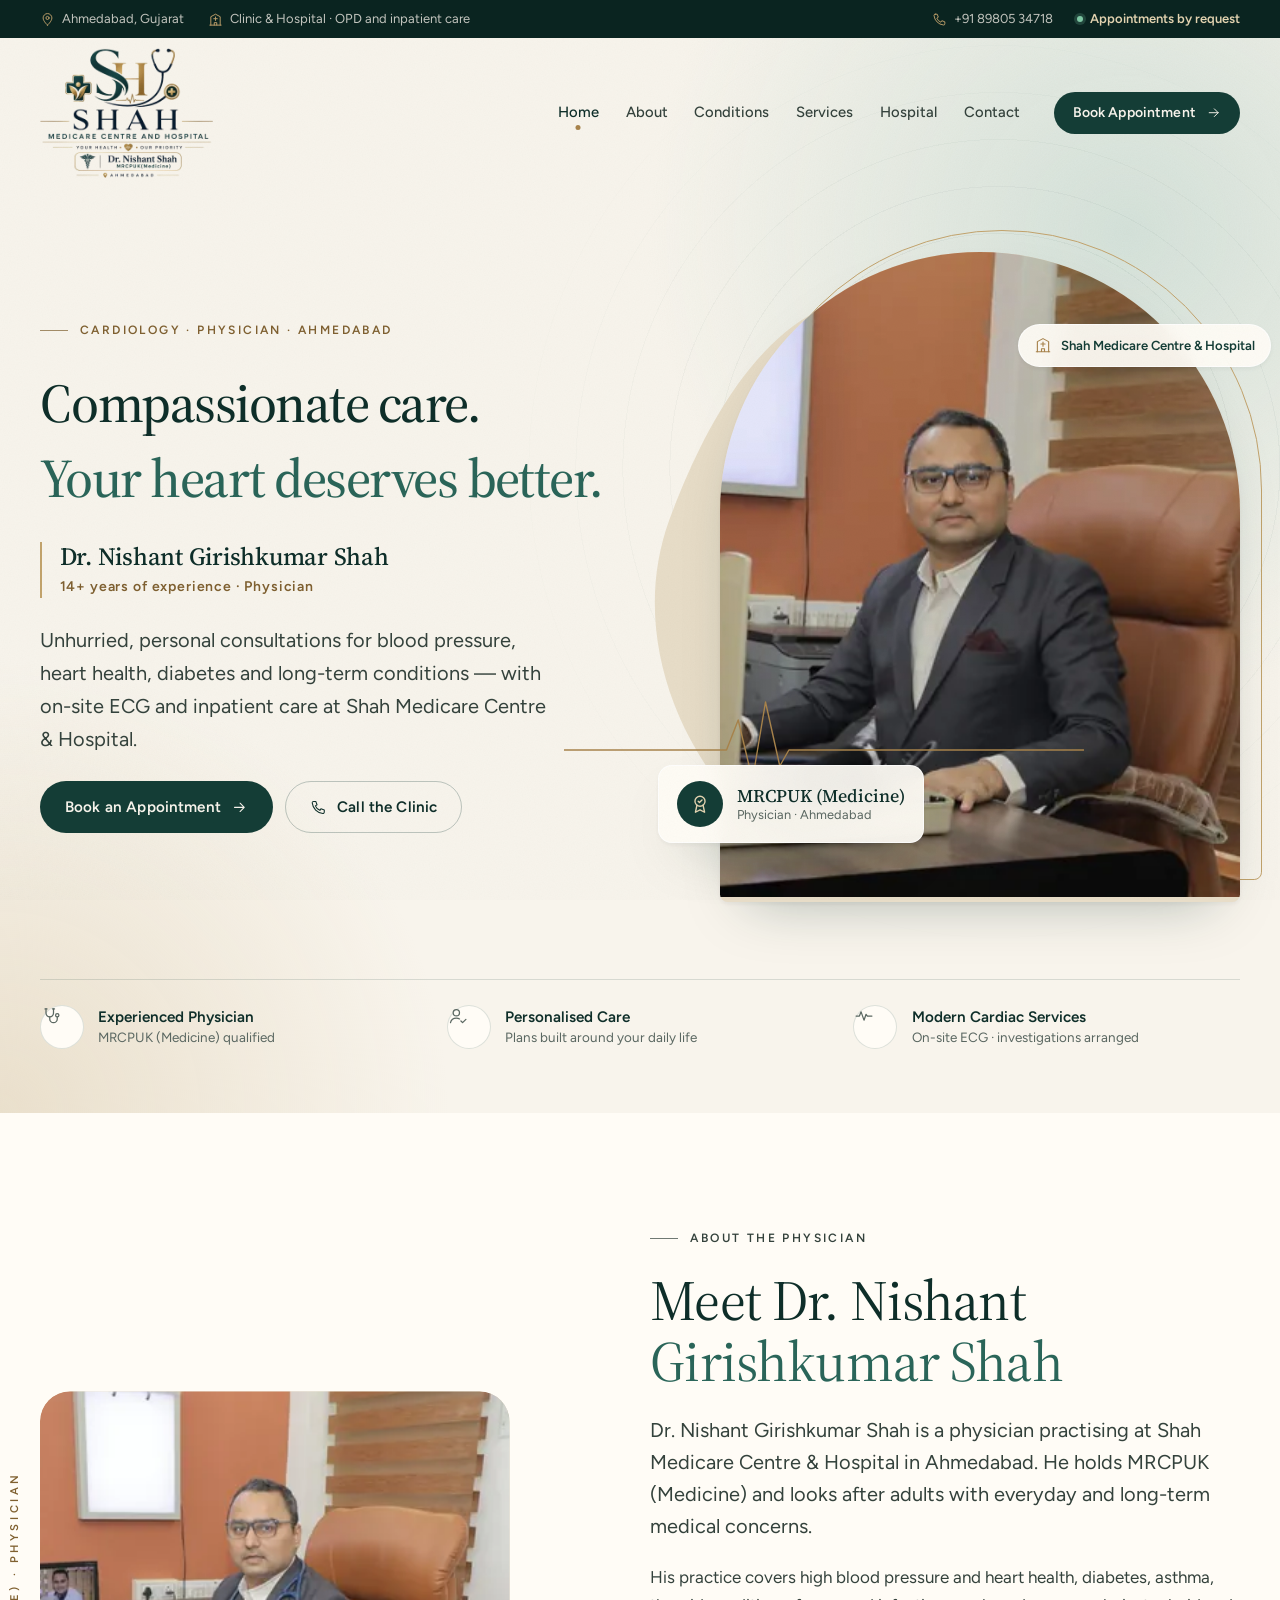
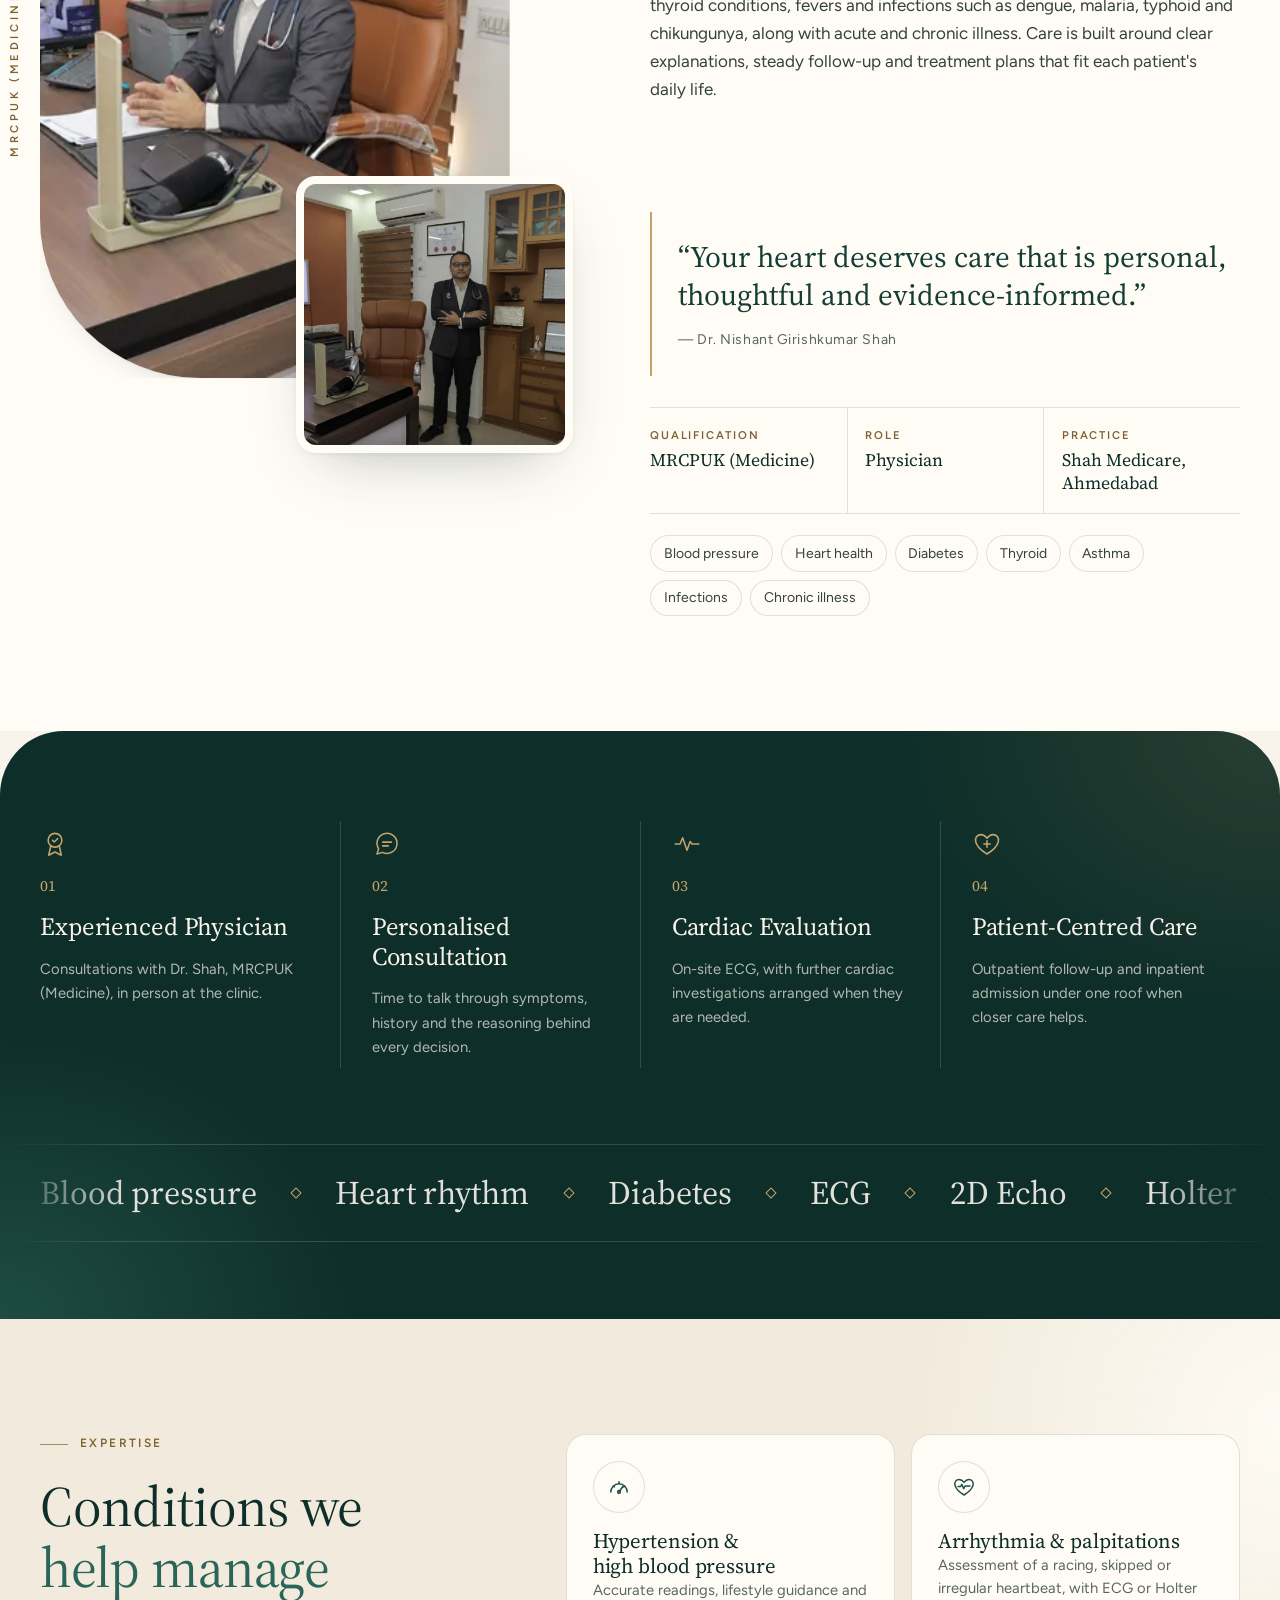
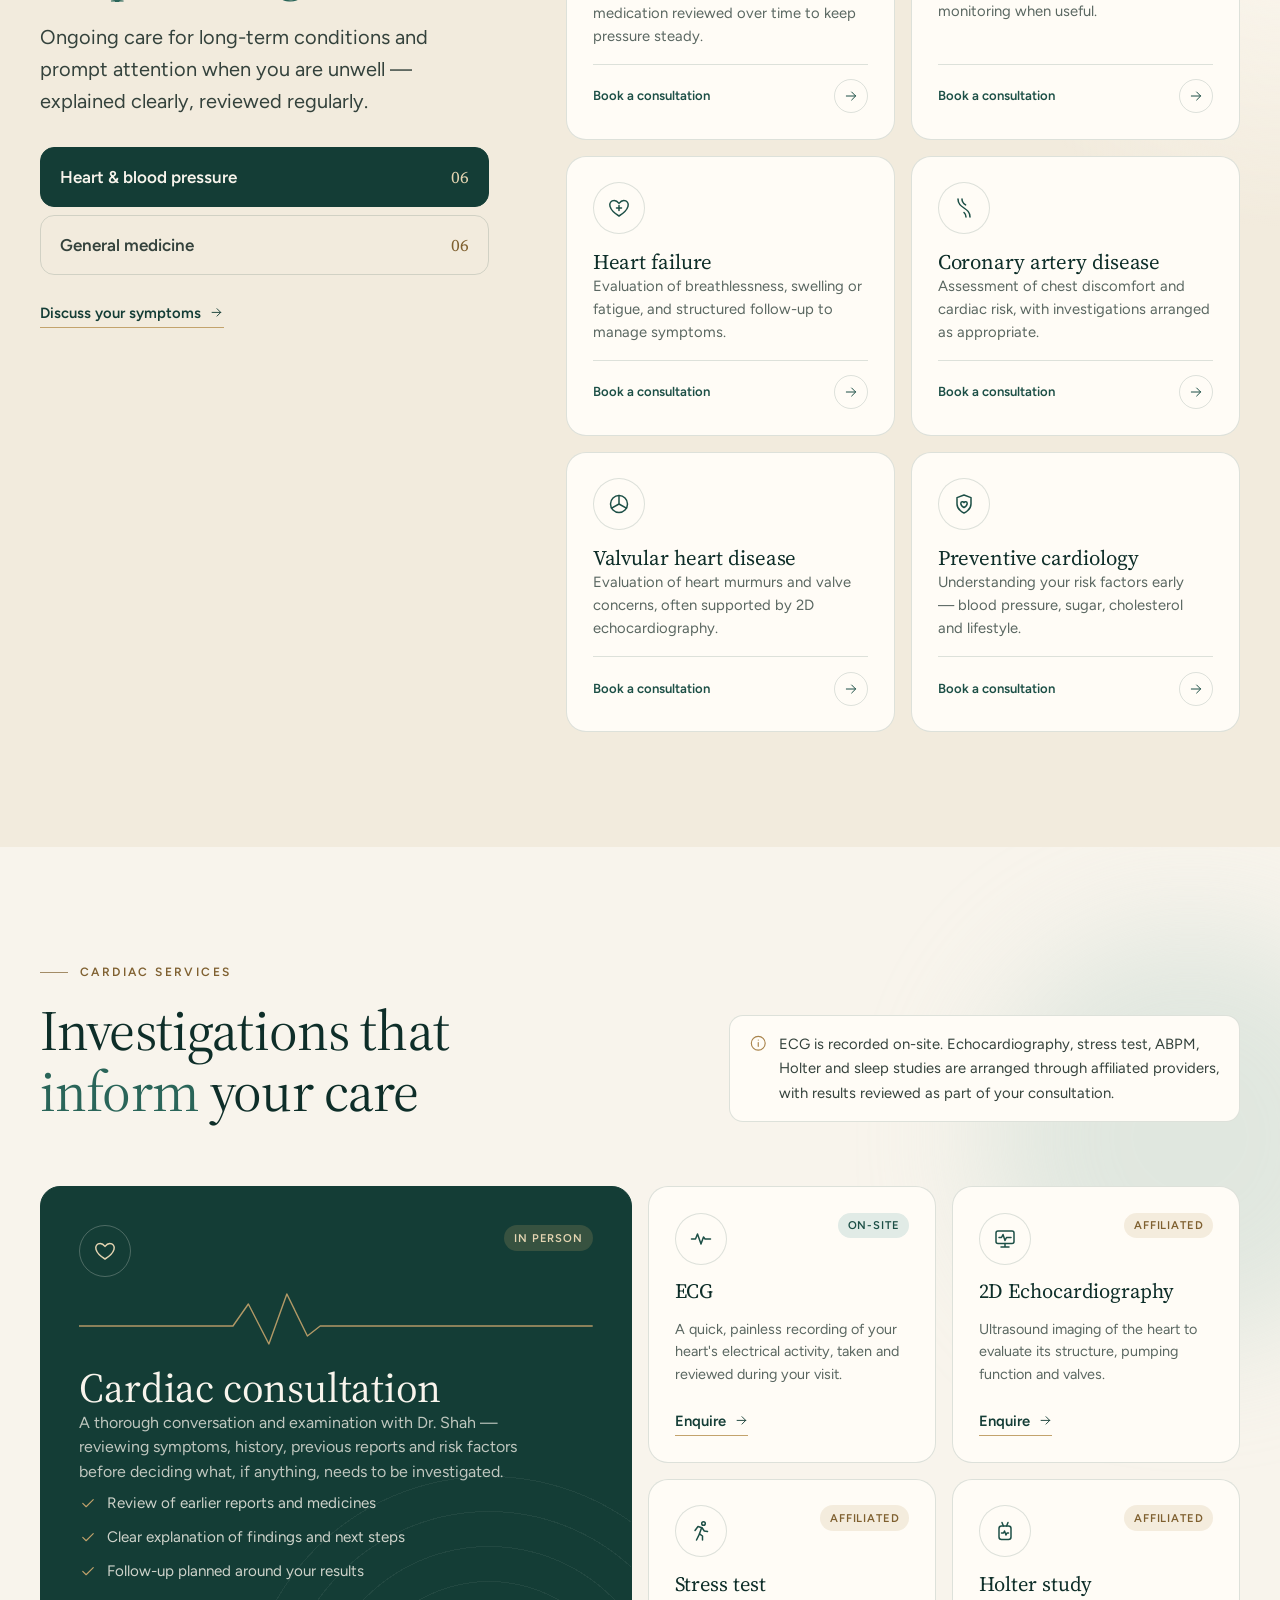
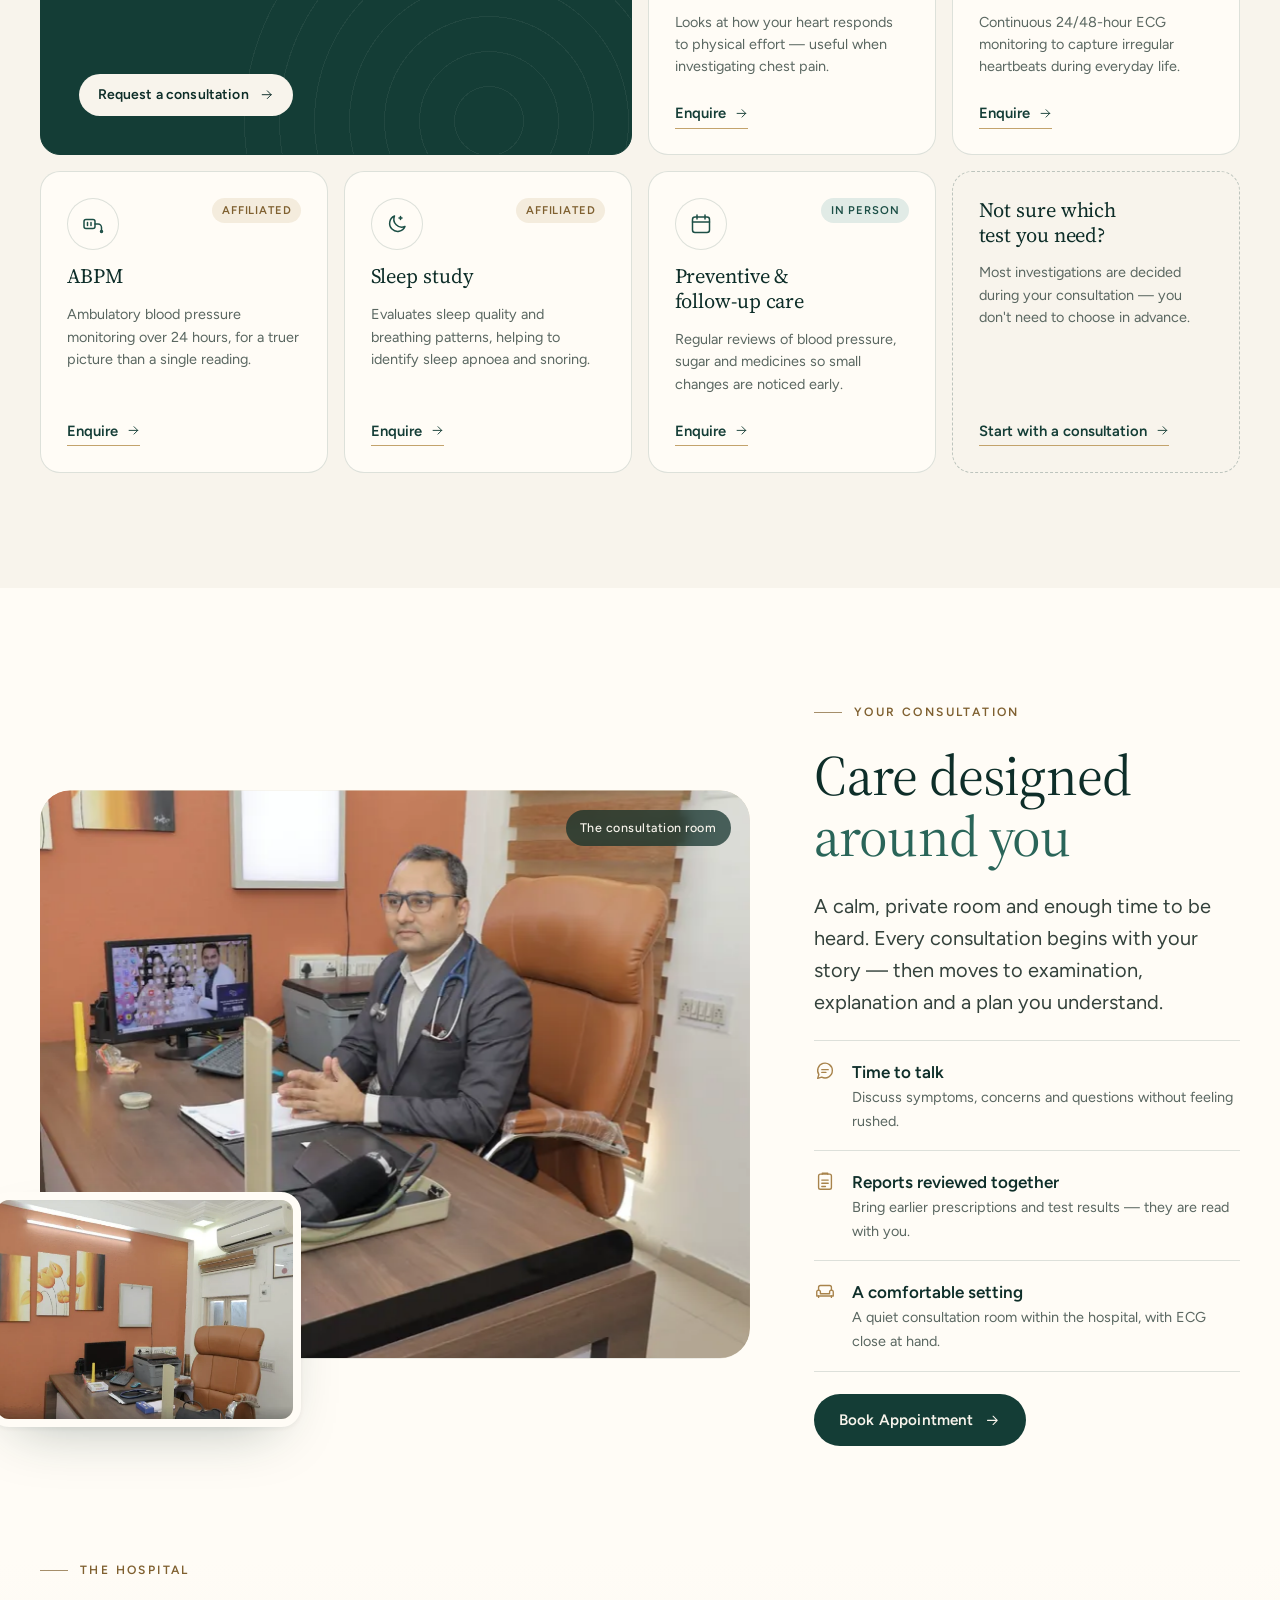
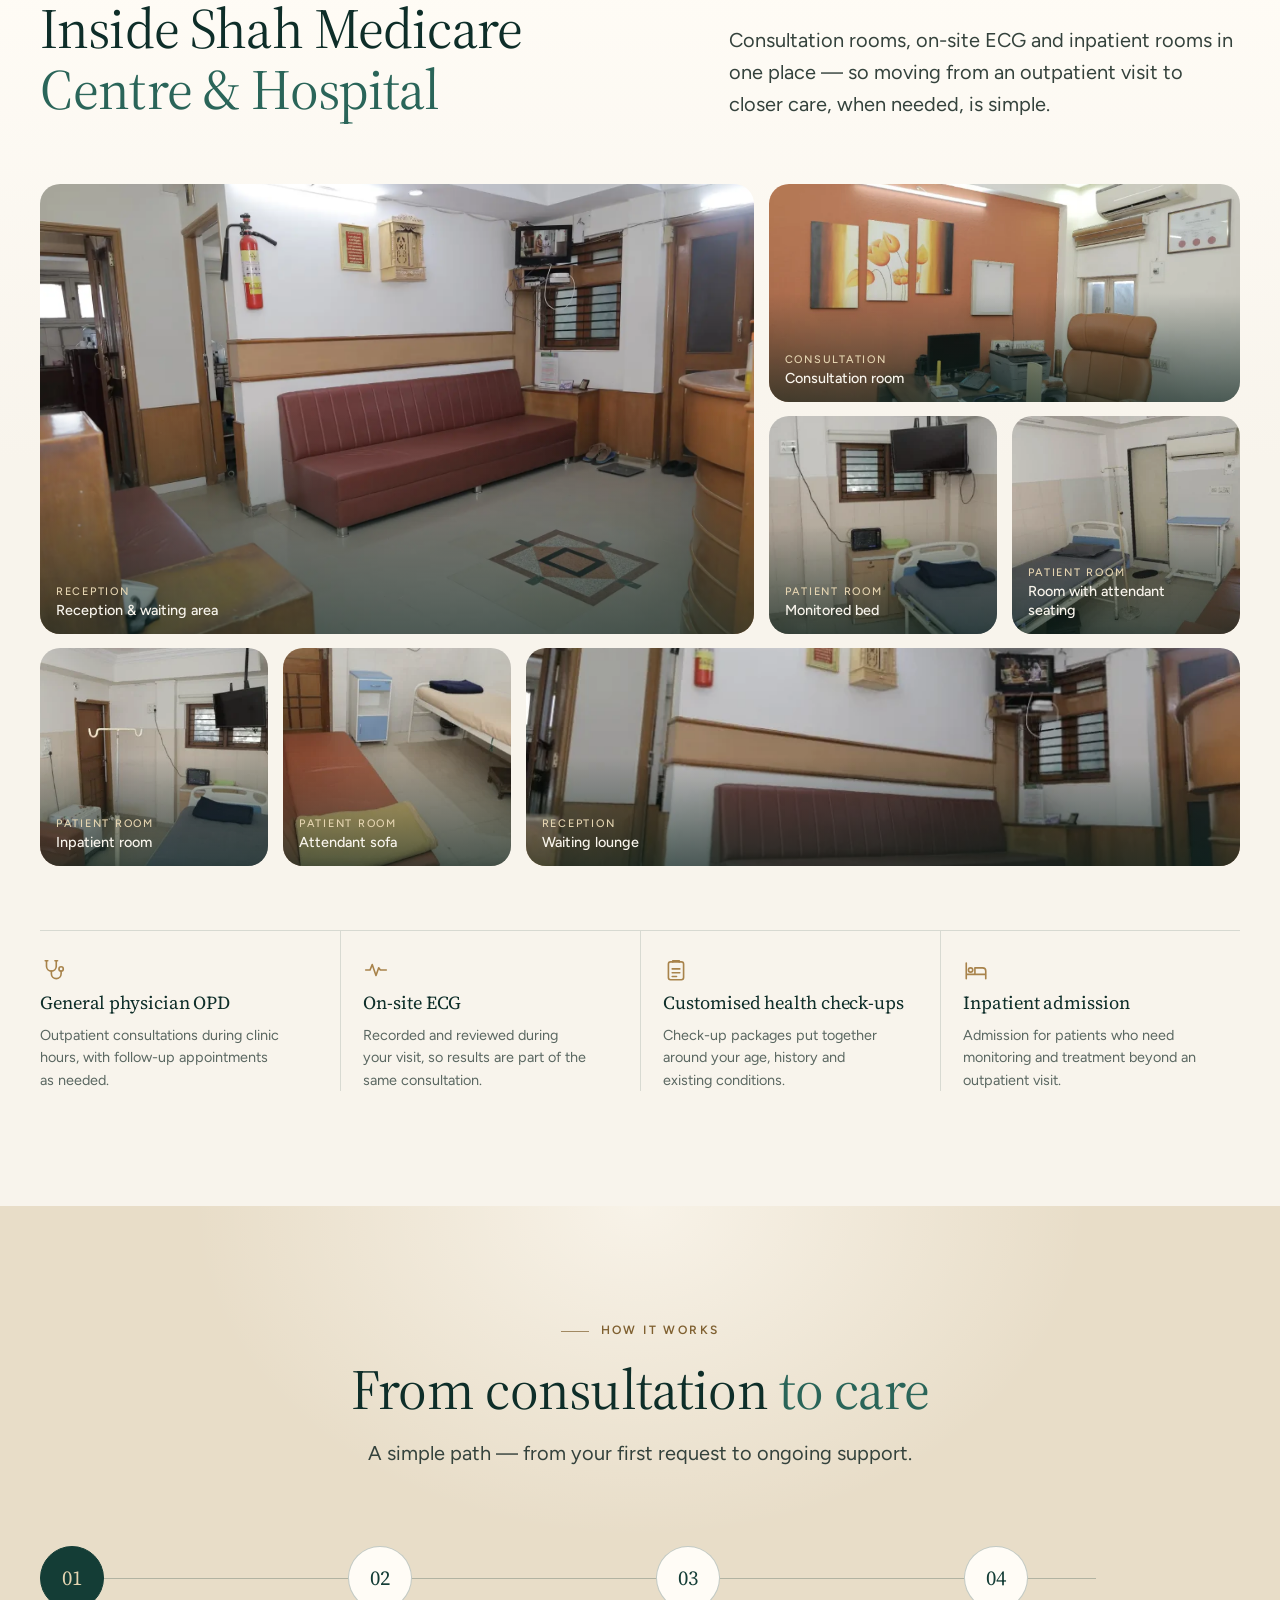
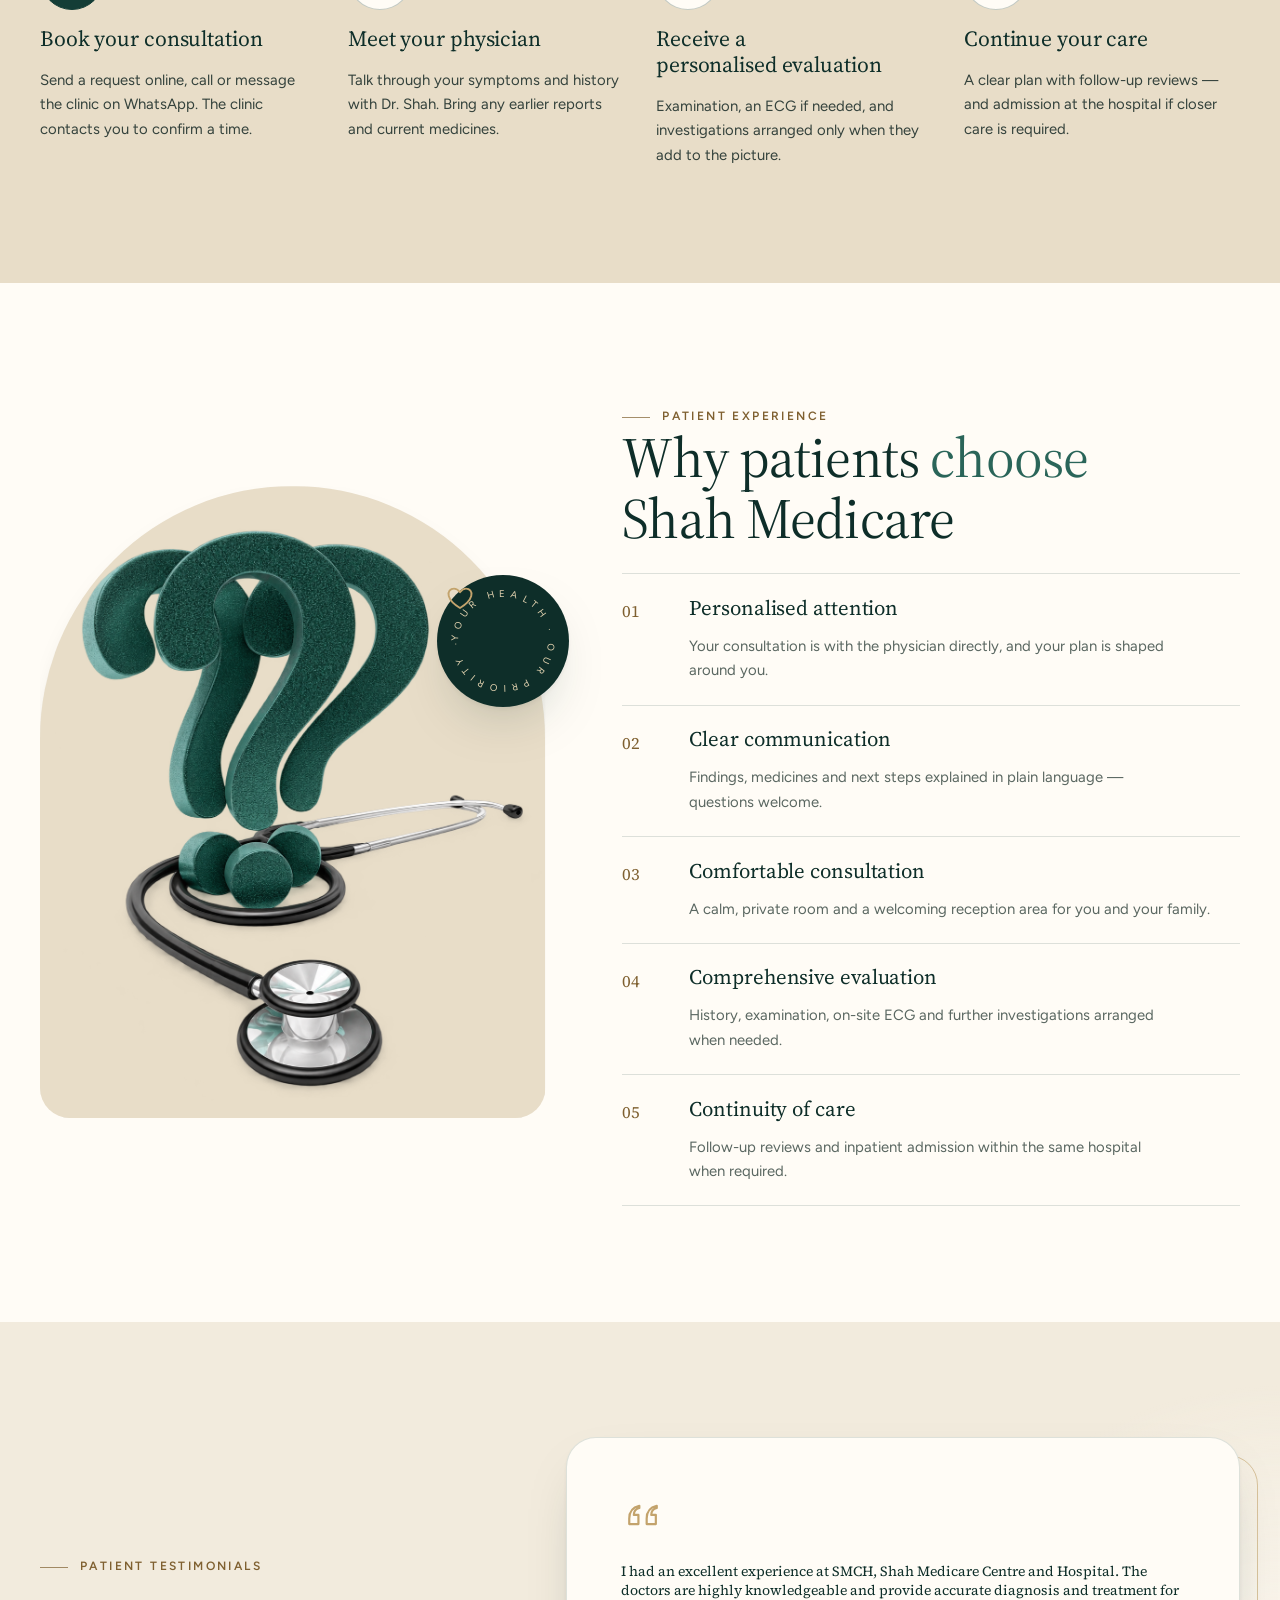
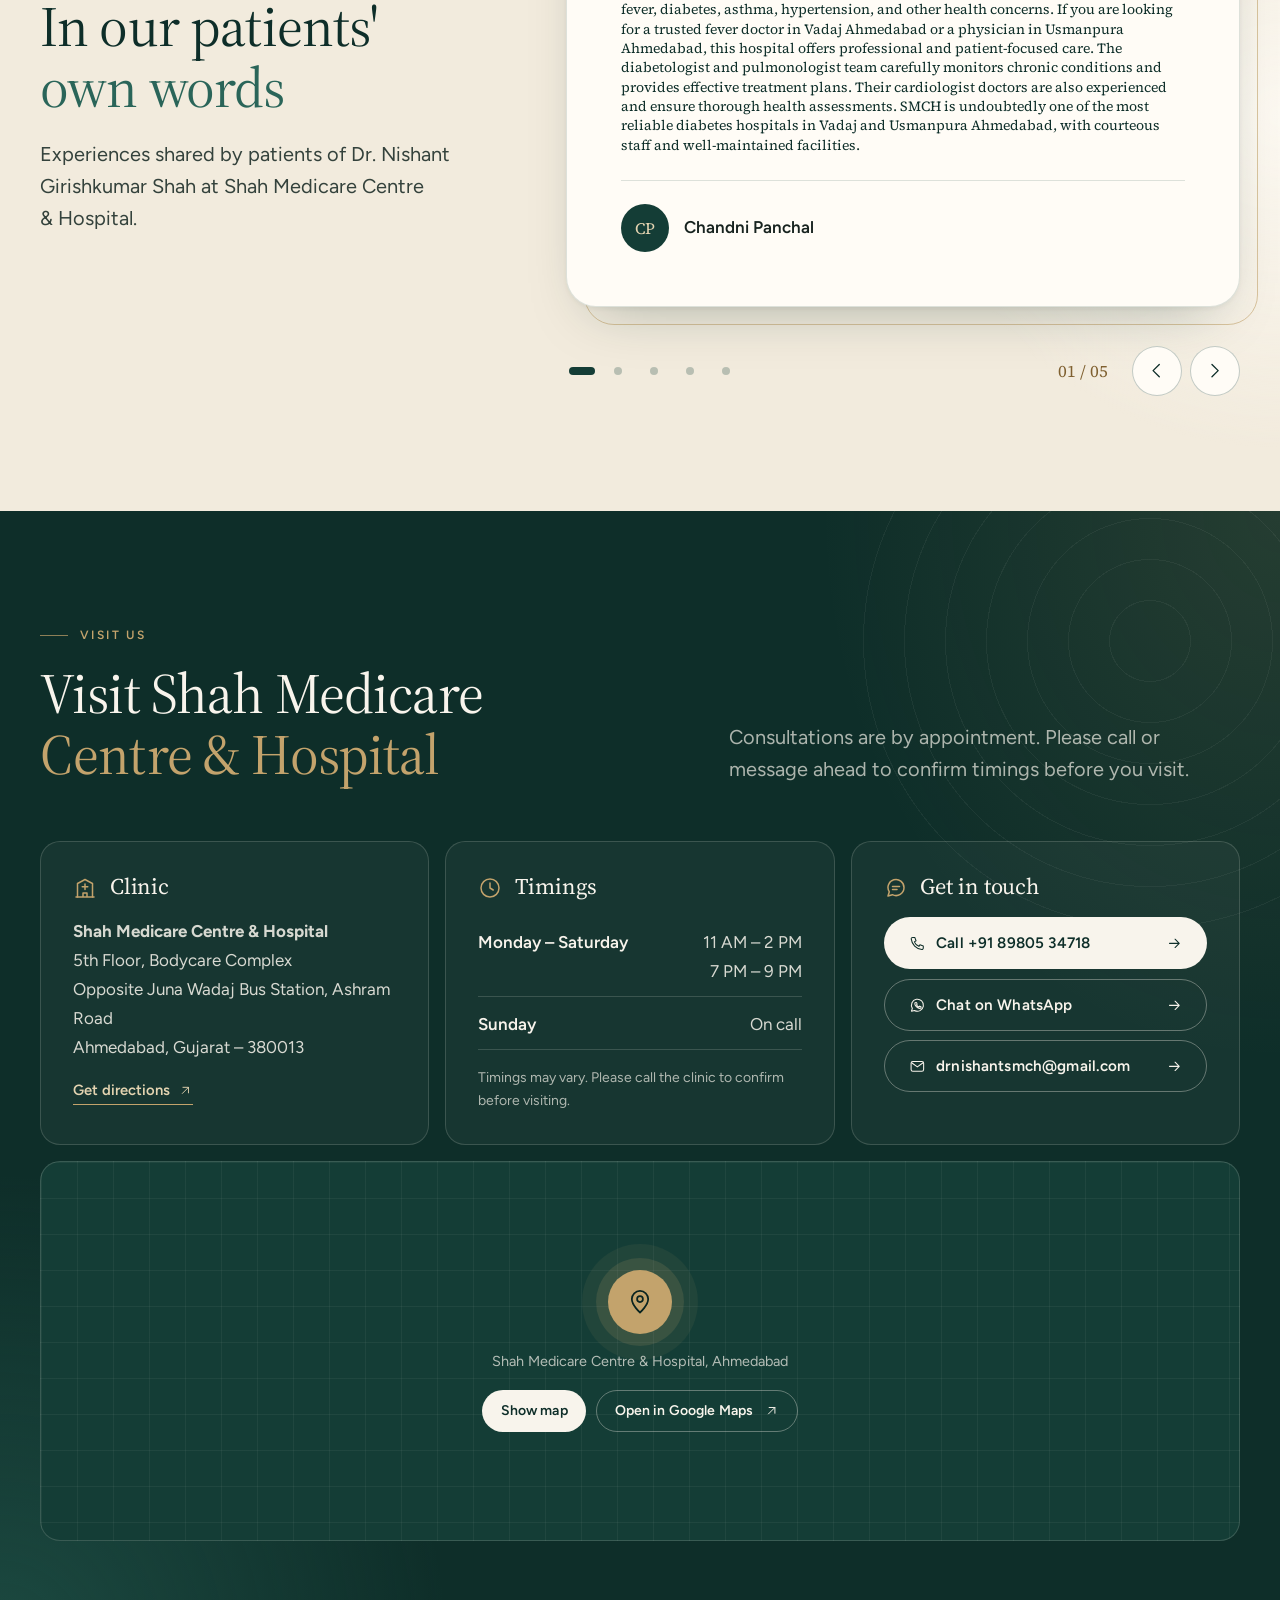
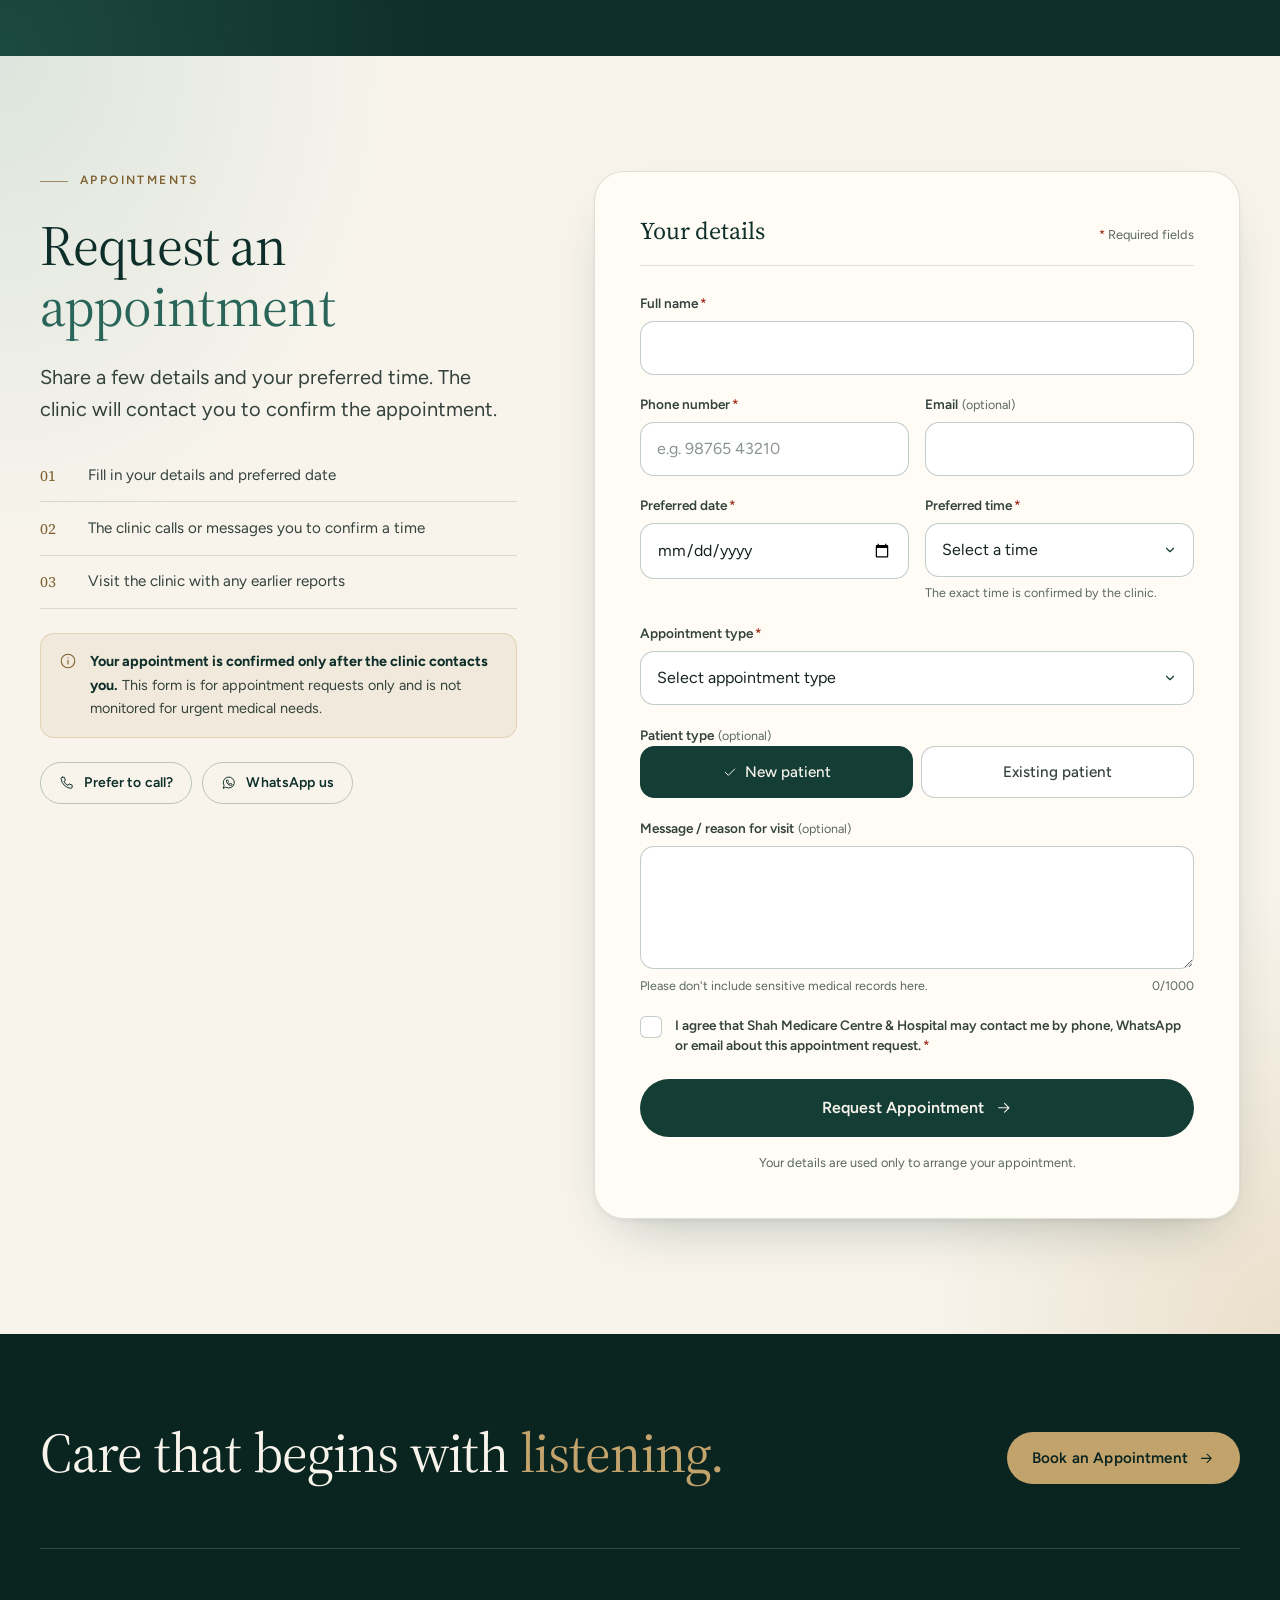
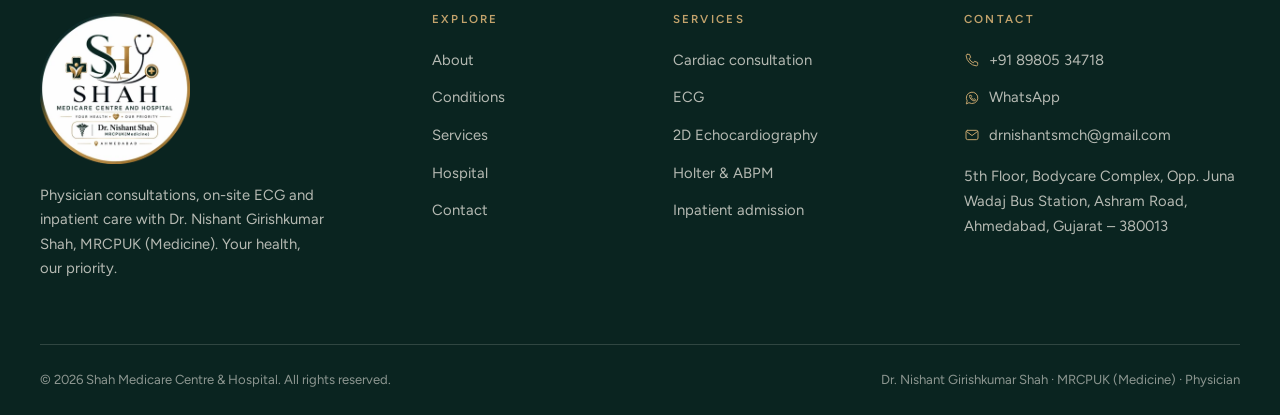
==== index.html @ a855cf31 "logo change" ====
<!doctype html>
<html lang="en-IN" class="no-js">

<head>
  <meta charset="utf-8">
  <meta name="viewport" content="width=device-width, initial-scale=1, viewport-fit=cover">
  <title>Dr. Nishant Girishkumar Shah | Shah Medicare Centre &amp; Hospital, Ahmedabad</title>
  <meta name="description"
    content="Dr. Nishant Girishkumar Shah, MRCPUK (Medicine), is a physician at Shah Medicare Centre &amp; Hospital, Ahmedabad — consultations for blood pressure, heart health, diabetes and chronic illness, with on-site ECG and inpatient care.">
  <meta name="theme-color" content="#0e2e29">
  <!-- REPLACE: set your live domain -->
  <link rel="canonical" href="https://www.example.com/">

  <meta property="og:type" content="website">
  <meta property="og:site_name" content="Shah Medicare Centre &amp; Hospital">
  <meta property="og:title" content="Dr. Nishant Girishkumar Shah — Shah Medicare Centre &amp; Hospital, Ahmedabad">
  <meta property="og:description"
    content="Compassionate, personal physician care in Ahmedabad. Consultations, on-site ECG, cardiac investigations and inpatient admission.">
  <meta property="og:url" content="https://www.example.com/">
  <meta property="og:image" content="https://www.example.com/assets/images/og-image.jpg">
  <meta property="og:image:width" content="1200">
  <meta property="og:image:height" content="630">
  <meta property="og:locale" content="en_IN">
  <meta name="twitter:card" content="summary_large_image">
  <meta name="twitter:title" content="Dr. Nishant Girishkumar Shah — Shah Medicare Centre &amp; Hospital">
  <meta name="twitter:description" content="Compassionate, personal physician care in Ahmedabad.">
  <meta name="twitter:image" content="https://www.example.com/assets/images/og-image.jpg">

  <link rel="icon" href="assets/icons/favicon-64.png" type="image/png" sizes="64x64">
  <link rel="apple-touch-icon" href="assets/icons/apple-touch-icon.png">
  <link rel="preconnect" href="https://fonts.googleapis.com">
  <link rel="preconnect" href="https://fonts.gstatic.com" crossorigin>
  <link rel="stylesheet"
    href="https://fonts.googleapis.com/css2?family=Figtree:wght@400;500;600&family=Source+Serif+4:opsz,wght@8..60,400..600&display=swap">
  <link rel="preload" as="image" href="assets/images/dr-shah-portrait-1000.webp"
    imagesrcset="assets/images/dr-shah-portrait-640.webp 640w, assets/images/dr-shah-portrait-1000.webp 1000w, assets/images/dr-shah-portrait-1600.webp 1600w"
    imagesizes="(max-width: 860px) 80vw, 520px" type="image/webp">
  <link rel="stylesheet" href="css/style.css?v=20260929">
  <script>document.documentElement.classList.replace('no-js', 'js');</script>

  <script type="application/ld+json">
  {
    "@context": "https://schema.org",
    "@graph": [
      {
        "@type": ["MedicalClinic", "LocalBusiness"],
        "@id": "https://www.example.com/#clinic",
        "name": "Shah Medicare Centre & Hospital",
        "url": "https://www.example.com/",
        "image": "https://www.example.com/assets/images/waiting_area.webp",
        "logo": "https://www.example.com/assets/images/logo-badge-320.png",
        "slogan": "Your Health, Our Priority",
        "medicalSpecialty": ["Cardiovascular", "PrimaryCare"],
        "address": {
          "@type": "PostalAddress",
          "streetAddress": "5th Floor, Bodycare Complex, Opposite Juna Wadaj Bus Station, Ashram Road",
          "addressLocality": "Ahmedabad",
          "addressRegion": "Gujarat",
          "postalCode": "380013",
          "addressCountry": "IN"
        },
        "telephone": "+91-89805-34718",
        "email": "drnishantsmch@gmail.com",
        "openingHoursSpecification": [
          {"@type": "OpeningHoursSpecification", "dayOfWeek": ["Monday","Tuesday","Wednesday","Thursday","Friday","Saturday"], "opens": "11:00", "closes": "14:00"},
          {"@type": "OpeningHoursSpecification", "dayOfWeek": ["Monday","Tuesday","Wednesday","Thursday","Friday","Saturday"], "opens": "19:00", "closes": "21:00"}
        ],
        "availableService": [
          {"@type": "MedicalTest", "name": "Electrocardiogram (ECG)"},
          {"@type": "MedicalTest", "name": "2D Echocardiography"},
          {"@type": "MedicalTest", "name": "Stress Test"},
          {"@type": "MedicalTest", "name": "Holter Study"},
          {"@type": "MedicalTest", "name": "Ambulatory Blood Pressure Monitoring (ABPM)"},
          {"@type": "MedicalTest", "name": "Sleep Study"}
        ],
        "employee": {"@id": "https://www.example.com/#dr-shah"}
      },
      {
        "@type": "Person",
        "@id": "https://www.example.com/#dr-shah",
        "name": "Dr. Nishant Girishkumar Shah",
        "honorificPrefix": "Dr.",
        "jobTitle": "Physician",
        "image": "https://www.example.com/assets/images/dr-shah-portrait-1000.jpg",
        "hasCredential": {"@type": "EducationalOccupationalCredential", "name": "MRCPUK (Medicine)", "credentialCategory": "Professional membership"},
        "worksFor": {"@id": "https://www.example.com/#clinic"}
      },
      {
        "@type": "WebSite",
        "@id": "https://www.example.com/#website",
        "url": "https://www.example.com/",
        "name": "Shah Medicare Centre & Hospital",
        "inLanguage": "en-IN"
      }
    ]
  }
  </script>
</head>

<body id="top">
  <!-- ========== ICON SPRITE ========== -->
  <svg width="0" height="0" style="position:absolute" aria-hidden="true" focusable="false">
    <symbol id="i-arrow" viewBox="0 0 24 24">
      <path d="M5 12h14M13 6l6 6-6 6" />
    </symbol>
    <symbol id="i-arrow-ur" viewBox="0 0 24 24">
      <path d="M7 17 17 7M8 7h9v9" />
    </symbol>
    <symbol id="i-phone" viewBox="0 0 24 24">
      <path
        d="M5.2 3.5h3.1l1.8 4.8-2.4 1.5a11.5 11.5 0 0 0 6.5 6.5l1.5-2.4 4.8 1.8v3.1a2 2 0 0 1-2.1 2A17 17 0 0 1 3.2 5.6a2 2 0 0 1 2-2.1z" />
    </symbol>
    <symbol id="i-whatsapp" viewBox="0 0 24 24">
      <path d="M3.6 20.4l1.2-4.1a8.6 8.6 0 1 1 3.1 3z" />
      <path
        d="M9.1 8.3c.2-.4.4-.5.8-.5h.5c.2 0 .4.1.5.4l.7 1.7c.1.2 0 .4-.1.6l-.5.6c-.1.1-.2.3 0 .5a6.3 6.3 0 0 0 2.7 2.5c.2.1.4.1.5-.1l.6-.7c.2-.2.4-.2.6-.1l1.6.8c.2.1.3.3.3.5v.4c0 .5-.2.9-.7 1.1-1 .5-2.3.4-4-.5a9.3 9.3 0 0 1-3.6-3.7c-.8-1.5-.7-2.7-.4-3.5z" />
    </symbol>
    <symbol id="i-mail" viewBox="0 0 24 24">
      <rect x="3" y="5" width="18" height="14" rx="2.5" />
      <path d="m3.8 6.8 8.2 6 8.2-6" />
    </symbol>
    <symbol id="i-pin" viewBox="0 0 24 24">
      <path d="M12 21s-7-6.1-7-11.5a7 7 0 0 1 14 0C19 14.9 12 21 12 21z" />
      <circle cx="12" cy="9.5" r="2.5" />
    </symbol>
    <symbol id="i-clock" viewBox="0 0 24 24">
      <circle cx="12" cy="12" r="9" />
      <path d="M12 7v5l3.2 2" />
    </symbol>
    <symbol id="i-calendar" viewBox="0 0 24 24">
      <rect x="3.5" y="5" width="17" height="15.5" rx="2.5" />
      <path d="M3.5 10h17M8 3v4M16 3v4" />
    </symbol>
    <symbol id="i-check" viewBox="0 0 24 24">
      <path d="m5 12.5 4.5 4.5L19 7.5" />
    </symbol>
    <symbol id="i-close" viewBox="0 0 24 24">
      <path d="M6 6l12 12M18 6 6 18" />
    </symbol>
    <symbol id="i-chev-l" viewBox="0 0 24 24">
      <path d="m15 5-7 7 7 7" />
    </symbol>
    <symbol id="i-chev-r" viewBox="0 0 24 24">
      <path d="m9 5 7 7-7 7" />
    </symbol>
    <symbol id="i-plus" viewBox="0 0 24 24">
      <path d="M12 5v14M5 12h14" />
    </symbol>
    <symbol id="i-info" viewBox="0 0 24 24">
      <circle cx="12" cy="12" r="9" />
      <path d="M12 11v5M12 7.8v.1" />
    </symbol>
    <symbol id="i-heart" viewBox="0 0 24 24">
      <path
        d="M12 20s-7.6-4.6-9-9.6C2 6.9 4.3 4.5 7.2 4.5c2 0 3.4 1.1 4.8 2.9 1.4-1.8 2.8-2.9 4.8-2.9 2.9 0 5.2 2.4 4.2 5.9C19.6 15.4 12 20 12 20z" />
    </symbol>
    <symbol id="i-pulse" viewBox="0 0 24 24">
      <path d="M2.5 12h4l2-5 3.5 10 2.5-7 1.5 2h5.5" />
    </symbol>
    <symbol id="i-gauge" viewBox="0 0 24 24">
      <path d="M3.8 17a8.2 8.2 0 1 1 16.4 0" />
      <path d="M12 17l3.6-5.2" />
      <circle cx="12" cy="17" r="1.4" />
      <path d="M6.4 11.2l1 .7M12 6.8v1.3M17.6 11.2l-1 .7" />
    </symbol>
    <symbol id="i-rhythm" viewBox="0 0 24 24">
      <path
        d="M12 20s-7.6-4.6-9-9.6C2 6.9 4.3 4.5 7.2 4.5c2 0 3.4 1.1 4.8 2.9 1.4-1.8 2.8-2.9 4.8-2.9 2.9 0 5.2 2.4 4.2 5.9C19.6 15.4 12 20 12 20z" />
      <path d="M6 11.5h2.6l1.2-2.2 1.9 4.3 1.4-2.6H18" />
    </symbol>
    <symbol id="i-heart-care" viewBox="0 0 24 24">
      <path
        d="M12 20s-7.6-4.6-9-9.6C2 6.9 4.3 4.5 7.2 4.5c2 0 3.4 1.1 4.8 2.9 1.4-1.8 2.8-2.9 4.8-2.9 2.9 0 5.2 2.4 4.2 5.9C19.6 15.4 12 20 12 20z" />
      <path d="M12 9.5v5M9.5 12h5" />
    </symbol>
    <symbol id="i-artery" viewBox="0 0 24 24">
      <path d="M6 3c0 5 3 7 6 9s6 4 6 9" />
      <path d="M10 3c0 3 1.6 4.6 3.6 5.9" />
      <path d="M14 21c0-2-.8-3.4-2-4.5" />
    </symbol>
    <symbol id="i-valve" viewBox="0 0 24 24">
      <circle cx="12" cy="12" r="8.5" />
      <path d="M12 12V3.5M12 12l7.4 4.2M12 12l-7.4 4.2" />
    </symbol>
    <symbol id="i-shield" viewBox="0 0 24 24">
      <path d="M12 21s7-3 7-9V5.6L12 3 5 5.6V12c0 6 7 9 7 9z" />
      <path d="M12 15.6s-3.2-1.9-3.2-4.1a1.7 1.7 0 0 1 3.2-.8 1.7 1.7 0 0 1 3.2.8c0 2.2-3.2 4.1-3.2 4.1z" />
    </symbol>
    <symbol id="i-drop" viewBox="0 0 24 24">
      <path d="M12 3.5s6 6.4 6 10.5a6 6 0 0 1-12 0c0-4.1 6-10.5 6-10.5z" />
      <path d="M9.5 14.5a2.5 2.5 0 0 0 2.5 2.5" />
    </symbol>
    <symbol id="i-thyroid" viewBox="0 0 24 24">
      <path d="M12 6.5v11" />
      <path d="M12 9c-1-2-3-3-5-2.5S4 10 5 13.5 9 18 12 15" />
      <path d="M12 9c1-2 3-3 5-2.5s3 3.5 2 7-4 4.5-7 1.5" />
    </symbol>
    <symbol id="i-lungs" viewBox="0 0 24 24">
      <path d="M12 4v7.5" />
      <path d="M12 11c-.9.9-1.9 1.2-3 1.2M12 11c.9.9 1.9 1.2 3 1.2" />
      <path d="M9 7.5C6.4 7.5 4 11 4 16c0 2.4 1.4 3.5 3 3.5 2 0 2.5-1.5 2.5-3.5V8" />
      <path d="M15 7.5c2.6 0 5 3.5 5 8.5 0 2.4-1.4 3.5-3 3.5-2 0-2.5-1.5-2.5-3.5V8" />
    </symbol>
    <symbol id="i-thermo" viewBox="0 0 24 24">
      <path d="M14 14.5V5a2 2 0 0 0-4 0v9.5a4 4 0 1 0 4 0z" />
      <path d="M12 9v7" />
    </symbol>
    <symbol id="i-clipboard" viewBox="0 0 24 24">
      <rect x="5" y="4.5" width="14" height="16.5" rx="2" />
      <path d="M9 4.5V3.5h6v1" />
      <path d="M8.5 11h7M8.5 14.5h7M8.5 18h4" />
    </symbol>
    <symbol id="i-echo" viewBox="0 0 24 24">
      <rect x="3" y="4" width="18" height="12.5" rx="2" />
      <path d="M8 20h8M12 16.5V20" />
      <path d="M6 10.5h2.5l1.5-3 2 6 1.5-3H18" />
    </symbol>
    <symbol id="i-stress" viewBox="0 0 24 24">
      <circle cx="14.5" cy="4.5" r="1.8" />
      <path d="M7.5 21l3-6.2 3 2.2v4" />
      <path d="M6 11.5l3-4 4 1.2 2.3 3.3 3.2.6" />
      <path d="M10.5 14.8l2.1-6" />
    </symbol>
    <symbol id="i-holter" viewBox="0 0 24 24">
      <rect x="6" y="7" width="12" height="13.5" rx="2.5" />
      <path d="M9 3.5l1.4 3.5M15 3.5 13.6 7" />
      <path d="M8.5 14h2l1-2 1.5 4 1-2h1.5" />
    </symbol>
    <symbol id="i-cuff" viewBox="0 0 24 24">
      <rect x="3" y="7.5" width="11" height="9" rx="2" />
      <path d="M14 12h3a3.5 3.5 0 0 1 3.5 3.5V19" />
      <path d="M6.5 10.5v3M10 10.5v3" />
      <circle cx="20.5" cy="19.5" r="1" />
    </symbol>
    <symbol id="i-moon" viewBox="0 0 24 24">
      <path d="M20 14.5A8 8 0 0 1 9.5 4a8 8 0 1 0 10.5 10.5z" />
      <path d="M15.5 4.5v3M14 6h3" />
    </symbol>
    <symbol id="i-steth" viewBox="0 0 24 24">
      <path d="M6 3.5v5a4.5 4.5 0 0 0 9 0v-5" />
      <path d="M10.5 13v2.5a4.5 4.5 0 0 0 9 0V13.2" />
      <circle cx="19.5" cy="11" r="2" />
      <path d="M4.8 3.5h2.4M13.8 3.5h2.4" />
    </symbol>
    <symbol id="i-user" viewBox="0 0 24 24">
      <circle cx="10" cy="8" r="3.8" />
      <path d="M3 20c.8-3.6 3.6-5.5 7-5.5 1.5 0 2.8.3 3.9 1" />
      <path d="m15.5 18 2 2 4-4" />
    </symbol>
    <symbol id="i-award" viewBox="0 0 24 24">
      <circle cx="12" cy="9" r="5.5" />
      <path d="M8.6 13.4 7 21l5-2.6 5 2.6-1.6-7.6" />
      <path d="m10 9 1.4 1.4L14.2 7.6" />
    </symbol>
    <symbol id="i-hospital" viewBox="0 0 24 24">
      <path d="M4.5 21V7.5L12 3.5l7.5 4V21" />
      <path d="M12 8v5.5M9.2 10.7h5.6" />
      <path d="M3 21h18M10 21v-4h4v4" />
    </symbol>
    <symbol id="i-bed" viewBox="0 0 24 24">
      <path d="M3 5.5V20M3 16h18v4M21 16v-3a3 3 0 0 0-3-3h-7v6" />
      <circle cx="7" cy="12" r="2" />
    </symbol>
    <symbol id="i-chat" viewBox="0 0 24 24">
      <path d="M20 11.5a8 8 0 0 1-11.6 7.2L4 20l1.3-4.2A8 8 0 1 1 20 11.5z" />
      <path d="M8.5 10.5h7M8.5 13.5h4.5" />
    </symbol>
    <symbol id="i-expand" viewBox="0 0 24 24">
      <path d="M14 4h6v6M10 20H4v-6M20 4l-6.5 6.5M4 20l6.5-6.5" />
    </symbol>
    <symbol id="i-copy" viewBox="0 0 24 24">
      <rect x="8" y="8" width="12" height="12" rx="2" />
      <path d="M16 8V6a2 2 0 0 0-2-2H6a2 2 0 0 0-2 2v8a2 2 0 0 0 2 2h2" />
    </symbol>
    <symbol id="i-quote" viewBox="0 0 24 24">
      <path
        d="M10 7.5C6.5 8.3 4.5 10.8 4.5 14.5v3h5v-5H7c0-2 1-3.3 3-3.8zM19.5 7.5c-3.5.8-5.5 3.3-5.5 7v3h5v-5h-2.5c0-2 1-3.3 3-3.8z" />
    </symbol>
    <symbol id="i-directions" viewBox="0 0 24 24">
      <path d="M12 2.8 21.2 12 12 21.2 2.8 12z" />
      <path d="M9.5 14v-2.2a1 1 0 0 1 1-1h4.2M13 8.8l2 2-2 2" />
    </symbol>
    <symbol id="i-sofa" viewBox="0 0 24 24">
      <path d="M5 11V8a2 2 0 0 1 2-2h10a2 2 0 0 1 2 2v3" />
      <path d="M3 13a2 2 0 0 1 4 0v2h10v-2a2 2 0 0 1 4 0v4.5H3z" />
      <path d="M5 17.5V19M19 17.5V19" />
    </symbol>
  </svg>

  <a class="skip-link" href="#main">Skip to main content</a>
  <div class="scroll-progress" aria-hidden="true"></div>

  <!-- ========== UTILITY BAR ========== -->
  <div class="utility">
    <div class="container">
      <div class="utility__group">
        <span class="utility__item"><svg class="icon" aria-hidden="true">
            <use href="#i-pin" />
          </svg>Ahmedabad, Gujarat</span>
        <span class="utility__item utility__hide-md"><svg class="icon" aria-hidden="true">
            <use href="#i-hospital" />
          </svg>Clinic &amp; Hospital · OPD and inpatient care</span>
      </div>
      <div class="utility__group">
        <a class="utility__item" href="tel:+918980534718"><svg class="icon" aria-hidden="true">
            <use href="#i-phone" />
          </svg>+91 89805 34718</a>
        <a class="utility__item utility__cta utility__hide-sm" href="#appointment"><span class="utility__dot"
            aria-hidden="true"></span>Appointments by request</a>
      </div>
    </div>
  </div>

  <!-- ========== HEADER ========== -->
  <header class="site-header" data-header>
    <div class="container">
   <a class="brand" href="index.html" aria-label="Shah Medicare Centre and Hospital — Home">
        <picture class="brand__logo brand__logo--dark">
          <source type="image/webp" srcset="assets/images/logo-full.webp">
          <img src="assets/images/logo-full.png" width="400" height="300" alt="Shah Medicare Centre and Hospital — Dr. Nishant Shah, MRCPUK (Medicine), Ahmedabad" decoding="async" fetchpriority="high">
        </picture>
        <picture class="brand__logo brand__logo--light" aria-hidden="true">
          <source type="image/webp" srcset="assets/images/logo-full-light.webp">
          <img src="assets/images/logo-full-light.png" width="400" height="300" alt="" decoding="async" loading="lazy">
        </picture>
      </a>

      <nav class="nav" aria-label="Primary">
        <ul class="nav__list">
          <li><a class="nav__link" href="#top" data-spy="top">Home</a></li>
          <li><a class="nav__link" href="#about" data-spy="about">About</a></li>
          <li><a class="nav__link" href="#conditions" data-spy="conditions">Conditions</a></li>
          <li><a class="nav__link" href="#services" data-spy="services">Services</a></li>
          <li><a class="nav__link" href="#hospital" data-spy="hospital">Hospital</a></li>
          <li><a class="nav__link" href="contact.html">Contact</a></li>
        </ul>
        <a class="btn btn--primary btn--sm" href="#appointment" data-magnetic>Book Appointment <svg
            class="icon icon--arrow" aria-hidden="true">
            <use href="#i-arrow" />
          </svg></a>
        <button class="nav-toggle" type="button" aria-expanded="false" aria-controls="mobile-menu" data-nav-toggle>
          <span class="visually-hidden" data-nav-toggle-label>Open menu</span>
          <span class="nav-toggle__bars" aria-hidden="true"><span></span><span></span><span></span></span>
        </button>
      </nav>
    </div>
  </header>

  <div class="mobile-menu" id="mobile-menu" data-mobile-menu role="dialog" aria-modal="true" aria-label="Site menu"
    hidden>
    <ul class="mobile-menu__list">
      <li><a href="#top"><small>01</small>Home</a></li>
      <li><a href="#about"><small>02</small>About</a></li>
      <li><a href="#conditions"><small>03</small>Conditions</a></li>
      <li><a href="#services"><small>04</small>Services</a></li>
      <li><a href="#hospital"><small>05</small>Hospital</a></li>
      <li><a href="contact.html"><small>06</small>Contact</a></li>
    </ul>
    <div class="mobile-menu__foot">
      <a class="btn btn--gold btn--block" href="#appointment">Book an Appointment <svg class="icon icon--arrow"
          aria-hidden="true">
          <use href="#i-arrow" />
        </svg></a>
      <div class="mobile-menu__contact on-dark">
        <a href="tel:+918980534718"><svg class="icon" aria-hidden="true">
            <use href="#i-phone" />
          </svg>+91 89805 34718</a>
        <a href="https://wa.me/918980534718" target="_blank" rel="noopener"><svg class="icon" aria-hidden="true">
            <use href="#i-whatsapp" />
          </svg>Chat on WhatsApp</a>
      </div>
    </div>
  </div>

  <main id="main">
    <!-- ========== HERO ========== -->
    <section class="hero" aria-labelledby="hero-title">
      <div class="container">
        <div class="hero__grid">
          <div class="hero__copy">
            <p class="eyebrow" data-hero style="--d:100ms">Cardiology · Physician · Ahmedabad</p>
            <h1 class="hero__title" id="hero-title" data-hero style="--d:220ms">
              <span class="line">Compassionate care.</span>
              <span class="line"><em>Your heart deserves better.</em></span>
            </h1>
            <div class="hero__doctor" data-hero style="--d:380ms">
              <strong>Dr. Nishant Girishkumar Shah</strong>
              <span>14+
years of experience · Physician</span>
            </div>
            <p class="hero__desc" data-hero style="--d:480ms">Unhurried, personal consultations for blood pressure,
              heart health, diabetes and long-term conditions — with on-site ECG and inpatient care at Shah Medicare
              Centre &amp; Hospital.</p>
            <div class="hero__actions" data-hero style="--d:600ms">
              <a class="btn btn--primary" href="#appointment" data-magnetic>Book an Appointment <svg
                  class="icon icon--arrow" aria-hidden="true">
                  <use href="#i-arrow" />
                </svg></a>
              <a class="btn btn--ghost" href="tel:+918980534718"><svg class="icon" aria-hidden="true">
                  <use href="#i-phone" />
                </svg>Call the Clinic</a>
            </div>
          </div>

          <div class="hero__visual">
            <svg class="hero__blob" viewBox="0 0 600 700" aria-hidden="true">
              <path fill="currentColor"
                d="M318 32c92 6 190 62 232 152 44 94 20 196-8 290-28 96-94 190-196 214-104 24-214-20-274-104C14 500-10 392 26 294 62 196 112 110 176 66 216 38 262 28 318 32z" />
            </svg>
            <div class="hero__frame" aria-hidden="true" data-hero="card" style="--d:520ms"></div>
            <div class="hero__photo" data-hero="image" style="--d:260ms">
              <picture>
                <source type="image/webp"
                  srcset="assets/images/dr-shah-portrait-640.webp 640w, assets/images/dr-shah-portrait-1000.webp 1000w, assets/images/dr-shah-portrait-1600.webp 1600w"
                  sizes="(max-width: 860px) 80vw, 520px">
                <img src="assets/images/dr-shah-portrait-1000.jpg"
                  srcset="assets/images/dr-shah-portrait-640.jpg 640w, assets/images/dr-shah-portrait-1000.jpg 1000w, assets/images/dr-shah-portrait-1600.jpg 1600w"
                  sizes="(max-width: 860px) 80vw, 520px" width="1000" height="667"
                  alt="Dr. Nishant Girishkumar Shah seated at his consultation desk at Shah Medicare Centre &amp; Hospital"
                  fetchpriority="high" decoding="async" data-parallax="-0.04">
              </picture>
            </div>
            <svg class="hero__ecg" viewBox="0 0 800 90" preserveAspectRatio="none" aria-hidden="true">
              <path d="M0 55h250l18-30 22 60 20-78 22 64 14-16h454" fill="none" stroke="currentColor" stroke-width="1.4"
                stroke-linecap="round" stroke-linejoin="round" vector-effect="non-scaling-stroke" />
            </svg>
            <div class="hero-card hero-card--place" data-hero="card" style="--d:900ms">
              <svg class="icon" aria-hidden="true">
                <use href="#i-hospital" />
              </svg>Shah Medicare Centre &amp; Hospital
            </div>
            <div class="hero-card hero-card--cred" data-hero="card" style="--d:1050ms">
              <span class="icon-disc" aria-hidden="true"><svg class="icon">
                  <use href="#i-award" />
                </svg></span>
              <span class="hero-card__t"><strong>MRCPUK (Medicine)</strong><span>Physician · Ahmedabad</span></span>
            </div>
          </div>
        </div>

        <ul class="hero__trust" role="list" data-hero style="--d:800ms">
          <li class="trust-item">
            <span class="icon-disc" aria-hidden="true"><svg class="icon">
                <use href="#i-steth" />
              </svg></span>
            <span><strong>Experienced Physician</strong><span>MRCPUK (Medicine) qualified</span></span>
          </li>
          <li class="trust-item">
            <span class="icon-disc" aria-hidden="true"><svg class="icon">
                <use href="#i-user" />
              </svg></span>
            <span><strong>Personalised Care</strong><span>Plans built around your daily life</span></span>
          </li>
          <li class="trust-item">
            <span class="icon-disc" aria-hidden="true"><svg class="icon">
                <use href="#i-pulse" />
              </svg></span>
            <span><strong>Modern Cardiac Services</strong><span>On-site ECG · investigations arranged</span></span>
          </li>
        </ul>
      </div>
    </section>

    <!-- ========== ABOUT ========== -->
    <section class="section about" id="about" aria-labelledby="about-title">
      <div class="container about__grid">
        <div class="about__media">
          <span class="about__label" aria-hidden="true">MRCPUK (Medicine) · Physician</span>
          <div class="img-frame about__main" data-reveal="mask">
            <picture>
              <source type="image/webp"
                srcset="assets/images/dr-shah-consulting-640.webp 640w, assets/images/dr-shah-consulting-1000.webp 1000w, assets/images/dr-shah-consulting-1600.webp 1600w"
                sizes="(max-width: 860px) 90vw, 480px">
              <img src="assets/images/dr-shah-consulting-1000.jpg"
                srcset="assets/images/dr-shah-consulting-640.jpg 640w, assets/images/dr-shah-consulting-1000.jpg 1000w, assets/images/dr-shah-consulting-1600.jpg 1600w"
                sizes="(max-width: 860px) 90vw, 480px" width="1000" height="667"
                alt="Dr. Shah in his consultation room, stethoscope around his neck, speaking with a patient"
                loading="lazy" decoding="async">
            </picture>
          </div>
          <div class="img-frame about__inset" data-reveal="scale" style="--d:250ms" data-parallax="0.06">
            <picture>
              <source type="image/webp" srcset="assets/images/doctor-standing.webp">
              <img src="assets/images/doctor-standing.jpg" width="728" height="440"
                alt="Dr. Shah standing in his consultation room beside his certificates" loading="lazy"
                decoding="async">
            </picture>
          </div>
        </div>

        <div class="about__copy">
          <p class="eyebrow" data-reveal>About the physician</p>
          <h2 id="about-title" data-reveal>Meet Dr. Nishant <em>Girishkumar Shah</em></h2>
          <p class="lead" data-reveal>Dr. Nishant Girishkumar Shah is a physician practising at Shah Medicare Centre
            &amp; Hospital in Ahmedabad. He holds MRCPUK (Medicine) and looks after adults with everyday and long-term
            medical concerns.</p>
          <p data-reveal>His practice covers high blood pressure and heart health, diabetes, asthma, thyroid conditions,
            fevers and infections such as dengue, malaria, typhoid and chikungunya, along with acute and chronic
            illness. Care is built around clear explanations, steady follow-up and treatment plans that fit each
            patient's daily life.</p>
          <p data-reveal>Consultations are available on an outpatient basis, with inpatient admission at the hospital
            when a condition needs closer monitoring.</p>

          <blockquote class="quote" data-reveal>
            <p>“Your heart deserves care that is personal, thoughtful and evidence-informed.”</p>
            <footer>— Dr. Nishant Girishkumar Shah</footer>
          </blockquote>

          <dl class="creds" data-reveal>
            <div>
              <dt>Qualification</dt>
              <dd>MRCPUK (Medicine)</dd>
            </div>
            <div>
              <dt>Role</dt>
              <dd>Physician</dd>
            </div>
            <div>
              <dt>Practice</dt>
              <dd>Shah Medicare, Ahmedabad</dd>
            </div>
          </dl>

          <ul class="tag-list" aria-label="Areas of focus" data-reveal>
            <li class="chip">Blood pressure</li>
            <li class="chip">Heart health</li>
            <li class="chip">Diabetes</li>
            <li class="chip">Thyroid</li>
            <li class="chip">Asthma</li>
            <li class="chip">Infections</li>
            <li class="chip">Chronic illness</li>
          </ul>
        </div>
      </div>
    </section>

    <!-- ========== TRUST STRIP ========== -->
    <section class="trust on-dark sheet-top" aria-labelledby="trust-title">
      <div class="container">
        <h2 id="trust-title" class="visually-hidden">Why patients trust our care</h2>
        <div class="trust__grid">
          <div class="trust__item" data-reveal>
            <svg class="icon" aria-hidden="true">
              <use href="#i-award" />
            </svg>
            <span class="trust__num">01</span>
            <h3>Experienced Physician</h3>
            <p>Consultations with Dr. Shah, MRCPUK (Medicine), in person at the clinic.</p>
          </div>
          <div class="trust__item" data-reveal style="--d:100ms">
            <svg class="icon" aria-hidden="true">
              <use href="#i-chat" />
            </svg>
            <span class="trust__num">02</span>
            <h3>Personalised Consultation</h3>
            <p>Time to talk through symptoms, history and the reasoning behind every decision.</p>
          </div>
          <div class="trust__item" data-reveal style="--d:200ms">
            <svg class="icon" aria-hidden="true">
              <use href="#i-pulse" />
            </svg>
            <span class="trust__num">03</span>
            <h3>Cardiac Evaluation</h3>
            <p>On-site ECG, with further cardiac investigations arranged when they are needed.</p>
          </div>
          <div class="trust__item" data-reveal style="--d:300ms">
            <svg class="icon" aria-hidden="true">
              <use href="#i-heart-care" />
            </svg>
            <span class="trust__num">04</span>
            <h3>Patient-Centred Care</h3>
            <p>Outpatient follow-up and inpatient admission under one roof when closer care helps.</p>
          </div>
        </div>
      </div>
      <div class="marquee" aria-hidden="true">
        <div class="marquee__track">
          <ul class="marquee__group">
            <li>Blood pressure</li>
            <li class="sep"></li>
            <li>Heart rhythm</li>
            <li class="sep"></li>
            <li>Diabetes</li>
            <li class="sep"></li>
            <li>ECG</li>
            <li class="sep"></li>
            <li>2D Echo</li>
            <li class="sep"></li>
            <li>Holter</li>
            <li class="sep"></li>
            <li>Thyroid</li>
            <li class="sep"></li>
            <li>Preventive care</li>
            <li class="sep"></li>
          </ul>
          <ul class="marquee__group" aria-hidden="true">
            <li>Blood pressure</li>
            <li class="sep"></li>
            <li>Heart rhythm</li>
            <li class="sep"></li>
            <li>Diabetes</li>
            <li class="sep"></li>
            <li>ECG</li>
            <li class="sep"></li>
            <li>2D Echo</li>
            <li class="sep"></li>
            <li>Holter</li>
            <li class="sep"></li>
            <li>Thyroid</li>
            <li class="sep"></li>
            <li>Preventive care</li>
            <li class="sep"></li>
          </ul>
        </div>
      </div>
    </section>

    <!-- ========== CONDITIONS ========== -->
    <section class="section conditions" id="conditions" aria-labelledby="conditions-title">
      <div class="container conditions__grid">
        <div class="conditions__aside">
          <p class="eyebrow" data-reveal>Expertise</p>
          <h2 id="conditions-title" data-reveal>Conditions we <em>help manage</em></h2>
          <p class="lead" data-reveal>Ongoing care for long-term conditions and prompt attention when you are unwell —
            explained clearly, reviewed regularly.</p>
          <div class="tabs" role="tablist" aria-label="Condition groups" data-tabs data-reveal>
            <button class="tab" type="button" role="tab" id="tab-heart" aria-controls="panel-heart"
              aria-selected="true">Heart &amp; blood pressure <span class="tab__count">06</span></button>
            <button class="tab" type="button" role="tab" id="tab-general" aria-controls="panel-general"
              aria-selected="false" tabindex="-1">General medicine <span class="tab__count">06</span></button>
          </div>
          <div data-reveal><a class="link-arrow" href="#appointment">Discuss your symptoms <svg class="icon"
                aria-hidden="true">
                <use href="#i-arrow" />
              </svg></a></div>
        </div>

        <div class="conditions__panels">
          <div class="tabpanel" role="tabpanel" id="panel-heart" aria-labelledby="tab-heart" tabindex="0">
            <p class="tabpanel-title">Heart &amp; blood pressure</p>
            <ul class="cond-grid" role="list">
              <li style="--i:0" data-reveal><a class="cond-card" href="#appointment" data-book="Cardiology Consultation"
                  data-book-note="Hypertension / high blood pressure">
                  <span class="icon-disc" aria-hidden="true"><svg class="icon">
                      <use href="#i-gauge" />
                    </svg></span>
                  <div>
                    <h3>Hypertension &amp; high blood pressure</h3>
                    <p>Accurate readings, lifestyle guidance and medication reviewed over time to keep pressure steady.
                    </p>
                  </div>
                  <span class="cond-card__foot">Book a consultation <span class="cond-card__arrow"
                      aria-hidden="true"><svg class="icon">
                        <use href="#i-arrow" />
                      </svg></span></span>
                </a></li>
              <li style="--i:1" data-reveal><a class="cond-card" href="#appointment" data-book="Cardiology Consultation"
                  data-book-note="Palpitations / heart rhythm">
                  <span class="icon-disc" aria-hidden="true"><svg class="icon">
                      <use href="#i-rhythm" />
                    </svg></span>
                  <div>
                    <h3>Arrhythmia &amp; palpitations</h3>
                    <p>Assessment of a racing, skipped or irregular heartbeat, with ECG or Holter monitoring when
                      useful.</p>
                  </div>
                  <span class="cond-card__foot">Book a consultation <span class="cond-card__arrow"
                      aria-hidden="true"><svg class="icon">
                        <use href="#i-arrow" />
                      </svg></span></span>
                </a></li>
              <li style="--i:2" data-reveal><a class="cond-card" href="#appointment" data-book="Cardiology Consultation"
                  data-book-note="Heart failure">
                  <span class="icon-disc" aria-hidden="true"><svg class="icon">
                      <use href="#i-heart-care" />
                    </svg></span>
                  <div>
                    <h3>Heart failure</h3>
                    <p>Evaluation of breathlessness, swelling or fatigue, and structured follow-up to manage symptoms.
                    </p>
                  </div>
                  <span class="cond-card__foot">Book a consultation <span class="cond-card__arrow"
                      aria-hidden="true"><svg class="icon">
                        <use href="#i-arrow" />
                      </svg></span></span>
                </a></li>
              <li style="--i:3" data-reveal><a class="cond-card" href="#appointment" data-book="Cardiology Consultation"
                  data-book-note="Coronary artery disease / chest pain">
                  <span class="icon-disc" aria-hidden="true"><svg class="icon">
                      <use href="#i-artery" />
                    </svg></span>
                  <div>
                    <h3>Coronary artery disease</h3>
                    <p>Assessment of chest discomfort and cardiac risk, with investigations arranged as appropriate.</p>
                  </div>
                  <span class="cond-card__foot">Book a consultation <span class="cond-card__arrow"
                      aria-hidden="true"><svg class="icon">
                        <use href="#i-arrow" />
                      </svg></span></span>
                </a></li>
              <li style="--i:4" data-reveal><a class="cond-card" href="#appointment" data-book="Cardiology Consultation"
                  data-book-note="Valvular heart disease">
                  <span class="icon-disc" aria-hidden="true"><svg class="icon">
                      <use href="#i-valve" />
                    </svg></span>
                  <div>
                    <h3>Valvular heart disease</h3>
                    <p>Evaluation of heart murmurs and valve concerns, often supported by 2D echocardiography.</p>
                  </div>
                  <span class="cond-card__foot">Book a consultation <span class="cond-card__arrow"
                      aria-hidden="true"><svg class="icon">
                        <use href="#i-arrow" />
                      </svg></span></span>
                </a></li>
              <li style="--i:5" data-reveal><a class="cond-card" href="#appointment" data-book="General Consultation"
                  data-book-note="Preventive heart check-up">
                  <span class="icon-disc" aria-hidden="true"><svg class="icon">
                      <use href="#i-shield" />
                    </svg></span>
                  <div>
                    <h3>Preventive cardiology</h3>
                    <p>Understanding your risk factors early — blood pressure, sugar, cholesterol and lifestyle.</p>
                  </div>
                  <span class="cond-card__foot">Book a consultation <span class="cond-card__arrow"
                      aria-hidden="true"><svg class="icon">
                        <use href="#i-arrow" />
                      </svg></span></span>
                </a></li>
            </ul>
          </div>

          <div class="tabpanel" role="tabpanel" id="panel-general" aria-labelledby="tab-general" tabindex="0">
            <p class="tabpanel-title">General medicine</p>
            <ul class="cond-grid" role="list">
              <li style="--i:0"><a class="cond-card" href="#appointment" data-book="General Consultation"
                  data-book-note="Diabetes care">
                  <span class="icon-disc" aria-hidden="true"><svg class="icon">
                      <use href="#i-drop" />
                    </svg></span>
                  <div>
                    <h3>Diabetes care</h3>
                    <p>Blood sugar monitoring, medication review and practical guidance on diet and daily routine.</p>
                  </div>
                  <span class="cond-card__foot">Book a consultation <span class="cond-card__arrow"
                      aria-hidden="true"><svg class="icon">
                        <use href="#i-arrow" />
                      </svg></span></span>
                </a></li>
              <li style="--i:1"><a class="cond-card" href="#appointment" data-book="General Consultation"
                  data-book-note="Thyroid care">
                  <span class="icon-disc" aria-hidden="true"><svg class="icon">
                      <use href="#i-thyroid" />
                    </svg></span>
                  <div>
                    <h3>Thyroid care</h3>
                    <p>Investigation of thyroid-related symptoms and ongoing management with periodic review.</p>
                  </div>
                  <span class="cond-card__foot">Book a consultation <span class="cond-card__arrow"
                      aria-hidden="true"><svg class="icon">
                        <use href="#i-arrow" />
                      </svg></span></span>
                </a></li>
              <li style="--i:2"><a class="cond-card" href="#appointment" data-book="General Consultation"
                  data-book-note="Asthma care">
                  <span class="icon-disc" aria-hidden="true"><svg class="icon">
                      <use href="#i-lungs" />
                    </svg></span>
                  <div>
                    <h3>Asthma care</h3>
                    <p>Assessment of wheezing and breathing difficulty, inhaler technique and a clear action plan.</p>
                  </div>
                  <span class="cond-card__foot">Book a consultation <span class="cond-card__arrow"
                      aria-hidden="true"><svg class="icon">
                        <use href="#i-arrow" />
                      </svg></span></span>
                </a></li>
              <li style="--i:3"><a class="cond-card" href="#appointment" data-book="General Consultation"
                  data-book-note="Fever / infection">
                  <span class="icon-disc" aria-hidden="true"><svg class="icon">
                      <use href="#i-thermo" />
                    </svg></span>
                  <div>
                    <h3>Fever &amp; infections</h3>
                    <p>Diagnosis and treatment of fevers, including dengue, malaria, typhoid and chikungunya.</p>
                  </div>
                  <span class="cond-card__foot">Book a consultation <span class="cond-card__arrow"
                      aria-hidden="true"><svg class="icon">
                        <use href="#i-arrow" />
                      </svg></span></span>
                </a></li>
              <li style="--i:4"><a class="cond-card" href="#appointment" data-book="General Consultation"
                  data-book-note="Acute / chronic illness">
                  <span class="icon-disc" aria-hidden="true"><svg class="icon">
                      <use href="#i-clipboard" />
                    </svg></span>
                  <div>
                    <h3>Acute &amp; chronic illness</h3>
                    <p>Care for sudden illness and steady, long-term management of ongoing conditions.</p>
                  </div>
                  <span class="cond-card__foot">Book a consultation <span class="cond-card__arrow"
                      aria-hidden="true"><svg class="icon">
                        <use href="#i-arrow" />
                      </svg></span></span>
                </a></li>
              <li style="--i:5"><a class="cond-card" href="#appointment" data-book="General Consultation"
                  data-book-note="Customised health check-up">
                  <span class="icon-disc" aria-hidden="true"><svg class="icon">
                      <use href="#i-steth" />
                    </svg></span>
                  <div>
                    <h3>Customised health check-ups</h3>
                    <p>Check-up packages put together around your age, history and existing conditions.</p>
                  </div>
                  <span class="cond-card__foot">Book a consultation <span class="cond-card__arrow"
                      aria-hidden="true"><svg class="icon">
                        <use href="#i-arrow" />
                      </svg></span></span>
                </a></li>
            </ul>
          </div>
        </div>
      </div>
    </section>

    <!-- ========== CARDIAC SERVICES ========== -->
    <section class="section services" id="services" aria-labelledby="services-title">
      <span class="glow glow--a" aria-hidden="true"></span>
      <div class="container">
        <div class="sec-head sec-head--split">
          <div class="sec-head__main">
            <p class="eyebrow" data-reveal>Cardiac services</p>
            <h2 id="services-title" data-reveal>Investigations that <em>inform</em> your care</h2>
          </div>
          <div data-reveal>
            <p class="services__note"><svg class="icon" aria-hidden="true">
                <use href="#i-info" />
              </svg><span>ECG is recorded on-site. Echocardiography, stress test, ABPM, Holter and sleep studies are
                arranged through affiliated providers, with results reviewed as part of your consultation.</span></p>
          </div>
        </div>

        <ul class="bento h-scroll" role="list" data-hscroll>
          <li class="svc svc--feature" data-reveal>
            <div class="svc__top">
              <span class="icon-disc" aria-hidden="true"><svg class="icon">
                  <use href="#i-heart" />
                </svg></span>
              <span class="badge">In person</span>
            </div>
            <svg class="svc__pulse" viewBox="0 0 400 60" preserveAspectRatio="none" aria-hidden="true">
              <path d="M0 34h120l12-22 16 40 14-50 16 42 10-10h212" fill="none" stroke="currentColor" stroke-width="1.4"
                stroke-linecap="round" stroke-linejoin="round" vector-effect="non-scaling-stroke" />
            </svg>
            <div>
              <h3>Cardiac consultation</h3>
              <p>A thorough conversation and examination with Dr. Shah — reviewing symptoms, history, previous reports
                and risk factors before deciding what, if anything, needs to be investigated.</p>
              <ul class="svc__list" role="list">
                <li><svg class="icon" aria-hidden="true">
                    <use href="#i-check" />
                  </svg>Review of earlier reports and medicines</li>
                <li><svg class="icon" aria-hidden="true">
                    <use href="#i-check" />
                  </svg>Clear explanation of findings and next steps</li>
                <li><svg class="icon" aria-hidden="true">
                    <use href="#i-check" />
                  </svg>Follow-up planned around your results</li>
              </ul>
            </div>
            <div class="svc__action"><a class="btn btn--light btn--sm" href="#appointment"
                data-book="Cardiology Consultation">Request a consultation <svg class="icon icon--arrow"
                  aria-hidden="true">
                  <use href="#i-arrow" />
                </svg></a></div>
          </li>
          <li class="svc" data-reveal style="--d:60ms">
            <div class="svc__top"><span class="icon-disc" aria-hidden="true"><svg class="icon">
                  <use href="#i-pulse" />
                </svg></span><span class="badge">On-site</span></div>
            <h3>ECG</h3>
            <p>A quick, painless recording of your heart's electrical activity, taken and reviewed during your visit.
            </p>
            <div class="svc__action"><button type="button" class="link-arrow" data-book="ECG">Enquire <svg class="icon"
                  aria-hidden="true">
                  <use href="#i-arrow" />
                </svg></button></div>
          </li>
          <li class="svc" data-reveal style="--d:120ms">
            <div class="svc__top"><span class="icon-disc" aria-hidden="true"><svg class="icon">
                  <use href="#i-echo" />
                </svg></span><span class="badge badge--gold">Affiliated</span></div>
            <h3>2D Echocardiography</h3>
            <p>Ultrasound imaging of the heart to evaluate its structure, pumping function and valves.</p>
            <div class="svc__action"><button type="button" class="link-arrow" data-book="Echocardiography"
                data-book-note="2D Echocardiography">Enquire <svg class="icon" aria-hidden="true">
                  <use href="#i-arrow" />
                </svg></button></div>
          </li>
          <li class="svc" data-reveal style="--d:180ms">
            <div class="svc__top"><span class="icon-disc" aria-hidden="true"><svg class="icon">
                  <use href="#i-stress" />
                </svg></span><span class="badge badge--gold">Affiliated</span></div>
            <h3>Stress test</h3>
            <p>Looks at how your heart responds to physical effort — useful when investigating chest pain.</p>
            <div class="svc__action"><button type="button" class="link-arrow" data-book="Other"
                data-book-note="Stress test">Enquire <svg class="icon" aria-hidden="true">
                  <use href="#i-arrow" />
                </svg></button></div>
          </li>
          <li class="svc" data-reveal style="--d:60ms">
            <div class="svc__top"><span class="icon-disc" aria-hidden="true"><svg class="icon">
                  <use href="#i-holter" />
                </svg></span><span class="badge badge--gold">Affiliated</span></div>
            <h3>Holter study</h3>
            <p>Continuous 24/48-hour ECG monitoring to capture irregular heartbeats during everyday life.</p>
            <div class="svc__action"><button type="button" class="link-arrow" data-book="Other"
                data-book-note="Holter study">Enquire <svg class="icon" aria-hidden="true">
                  <use href="#i-arrow" />
                </svg></button></div>
          </li>
          <li class="svc" data-reveal style="--d:120ms">
            <div class="svc__top"><span class="icon-disc" aria-hidden="true"><svg class="icon">
                  <use href="#i-cuff" />
                </svg></span><span class="badge badge--gold">Affiliated</span></div>
            <h3>ABPM</h3>
            <p>Ambulatory blood pressure monitoring over 24 hours, for a truer picture than a single reading.</p>
            <div class="svc__action"><button type="button" class="link-arrow" data-book="Other"
                data-book-note="ABPM (24-hour blood pressure monitoring)">Enquire <svg class="icon" aria-hidden="true">
                  <use href="#i-arrow" />
                </svg></button></div>
          </li>
          <li class="svc" data-reveal style="--d:60ms">
            <div class="svc__top"><span class="icon-disc" aria-hidden="true"><svg class="icon">
                  <use href="#i-moon" />
                </svg></span><span class="badge badge--gold">Affiliated</span></div>
            <h3>Sleep study</h3>
            <p>Evaluates sleep quality and breathing patterns, helping to identify sleep apnoea and snoring.</p>
            <div class="svc__action"><button type="button" class="link-arrow" data-book="Other"
                data-book-note="Sleep study">Enquire <svg class="icon" aria-hidden="true">
                  <use href="#i-arrow" />
                </svg></button></div>
          </li>
          <li class="svc" data-reveal style="--d:120ms">
            <div class="svc__top"><span class="icon-disc" aria-hidden="true"><svg class="icon">
                  <use href="#i-calendar" />
                </svg></span><span class="badge">In person</span></div>
            <h3>Preventive &amp; follow-up care</h3>
            <p>Regular reviews of blood pressure, sugar and medicines so small changes are noticed early.</p>
            <div class="svc__action"><button type="button" class="link-arrow" data-book="Follow-up Consultation">Enquire
                <svg class="icon" aria-hidden="true">
                  <use href="#i-arrow" />
                </svg></button></div>
          </li>
          <li class="svc svc--cta" data-reveal style="--d:180ms">
            <h3>Not sure which test you need?</h3>
            <p>Most investigations are decided during your consultation — you don't need to choose in advance.</p>
            <div class="svc__action"><a class="link-arrow" href="#appointment">Start with a consultation <svg
                  class="icon" aria-hidden="true">
                  <use href="#i-arrow" />
                </svg></a></div>
          </li>
        </ul>
        <div class="h-scroll__bar" aria-hidden="true"><span data-hscroll-bar></span></div>
      </div>
    </section>

    <!-- ========== CONSULTATION FEATURE ========== -->
    <section class="section consult" aria-labelledby="consult-title">
      <div class="container consult__grid">
        <div class="consult__media">
          <div class="img-frame consult__main" data-reveal="mask">
            <picture>
              <source type="image/webp"
                srcset="assets/images/dr-shah-desk-640.webp 640w, assets/images/dr-shah-desk-1000.webp 1000w, assets/images/dr-shah-desk-1600.webp 1600w"
                sizes="(max-width: 1024px) 94vw, 720px">
              <img src="assets/images/dr-shah-desk-1000.jpg"
                srcset="assets/images/dr-shah-desk-640.jpg 640w, assets/images/dr-shah-desk-1000.jpg 1000w, assets/images/dr-shah-desk-1600.jpg 1600w"
                sizes="(max-width: 1024px) 94vw, 720px" width="1000" height="667"
                alt="Dr. Shah listening attentively at his desk during a consultation" loading="lazy" decoding="async"
                data-parallax="0.05">
            </picture>
            <span class="consult__caption">The consultation room</span>
          </div>
          <div class="img-frame consult__inset" data-reveal="scale" style="--d:300ms">
            <picture>
              <source type="image/webp" srcset="assets/images/consultation.webp">
              <img src="assets/images/consultation.jpg" width="734" height="433"
                alt="The consultation room with desk, examination equipment and X-ray viewer" loading="lazy"
                decoding="async">
            </picture>
          </div>
        </div>
        <div class="consult__copy">
          <p class="eyebrow" data-reveal>Your consultation</p>
          <h2 id="consult-title" data-reveal>Care designed <em>around you</em></h2>
          <p class="lead" data-reveal>A calm, private room and enough time to be heard. Every consultation begins with
            your story — then moves to examination, explanation and a plan you understand.</p>
          <ul class="benefits" role="list" data-reveal>
            <li><svg class="icon" aria-hidden="true">
                <use href="#i-chat" />
              </svg>
              <div><strong>Time to talk</strong><span>Discuss symptoms, concerns and questions without feeling
                  rushed.</span></div>
            </li>
            <li><svg class="icon" aria-hidden="true">
                <use href="#i-clipboard" />
              </svg>
              <div><strong>Reports reviewed together</strong><span>Bring earlier prescriptions and test results — they
                  are read with you.</span></div>
            </li>
            <li><svg class="icon" aria-hidden="true">
                <use href="#i-sofa" />
              </svg>
              <div><strong>A comfortable setting</strong><span>A quiet consultation room within the hospital, with ECG
                  close at hand.</span></div>
            </li>
          </ul>
          <div data-reveal><a class="btn btn--primary" href="#appointment" data-magnetic>Book Appointment <svg
                class="icon icon--arrow" aria-hidden="true">
                <use href="#i-arrow" />
              </svg></a></div>
        </div>
      </div>
    </section>

    <!-- ========== HOSPITAL GALLERY ========== -->
    <section class="section hospital" id="hospital" aria-labelledby="hospital-title" style="padding-top: 0">
      <div class="container">
        <div class="sec-head sec-head--split">
          <div class="sec-head__main">
            <p class="eyebrow" data-reveal>The hospital</p>
            <h2 id="hospital-title" data-reveal>Inside Shah Medicare <em>Centre &amp; Hospital</em></h2>
          </div>
          <p class="lead" data-reveal>Consultation rooms, on-site ECG and inpatient rooms in one place — so moving from
            an outpatient visit to closer care, when needed, is simple.</p>
        </div>

        <ul class="gallery" role="list" data-gallery aria-label="Hospital photographs">
          <li data-reveal="scale"><button type="button" class="g-item" data-lightbox
              data-src="assets/images/waiting_area.webp" data-caption="Reception &amp; waiting area" data-cat="Reception">
              <picture>
                <source type="image/webp" srcset="assets/images/waiting_area.webp"><img
                  src="assets/images/waiting_area.webp" width="728" height="442"
                  alt="Reception desk and waiting area with seating" loading="lazy" decoding="async">
              </picture>
              <span class="g-item__cap"><small>Reception</small>Reception &amp; waiting area</span>
              <span class="g-item__zoom" aria-hidden="true"><svg class="icon">
                  <use href="#i-expand" />
                </svg></span>
              <span class="visually-hidden">Open larger image</span>
            </button></li>
          <li data-reveal="scale" style="--d:80ms"><button type="button" class="g-item" data-lightbox
              data-src="assets/images/consultation.jpg" data-caption="Consultation room" data-cat="Consultation">
              <picture>
                <source type="image/webp" srcset="assets/images/consultation.webp"><img
                  src="assets/images/consultation.jpg" width="734" height="433"
                  alt="Consultation room with desk and examination equipment" loading="lazy" decoding="async">
              </picture>
              <span class="g-item__cap"><small>Consultation</small>Consultation room</span>
              <span class="g-item__zoom" aria-hidden="true"><svg class="icon">
                  <use href="#i-expand" />
                </svg></span>
              <span class="visually-hidden">Open larger image</span>
            </button></li>
          <li data-reveal="scale" style="--d:140ms"><button type="button" class="g-item" data-lightbox
              data-src="assets/images/room-2.jpg" data-caption="Patient room with monitor" data-cat="Patient room">
              <picture>
                <source type="image/webp" srcset="assets/images/room-2.webp"><img src="assets/images/room-2.jpg"
                  width="356" height="270" alt="Patient room with hospital bed, bedside monitor and television"
                  loading="lazy" decoding="async">
              </picture>
              <span class="g-item__cap"><small>Patient room</small>Monitored bed</span>
              <span class="g-item__zoom" aria-hidden="true"><svg class="icon">
                  <use href="#i-expand" />
                </svg></span>
              <span class="visually-hidden">Open larger image</span>
            </button></li>
          <li data-reveal="scale" style="--d:200ms"><button type="button" class="g-item" data-lightbox
              data-src="assets/images/room-4.jpg" data-caption="Air-conditioned patient room" data-cat="Patient room">
              <picture>
                <source type="image/webp" srcset="assets/images/room-4.webp"><img src="assets/images/room-4.jpg"
                  width="356" height="322" alt="Air-conditioned patient room with bed, IV stand and attendant sofa"
                  loading="lazy" decoding="async">
              </picture>
              <span class="g-item__cap"><small>Patient room</small>Room with attendant seating</span>
              <span class="g-item__zoom" aria-hidden="true"><svg class="icon">
                  <use href="#i-expand" />
                </svg></span>
              <span class="visually-hidden">Open larger image</span>
            </button></li>
          <li data-reveal="scale" style="--d:60ms"><button type="button" class="g-item" data-lightbox
              data-src="assets/images/room-3.jpg" data-caption="Inpatient room" data-cat="Patient room">
              <picture>
                <source type="image/webp" srcset="assets/images/room-3.webp"><img src="assets/images/room-3.jpg"
                  width="350" height="322" alt="Inpatient room with bed, IV stand and wall-mounted television"
                  loading="lazy" decoding="async">
              </picture>
              <span class="g-item__cap"><small>Patient room</small>Inpatient room</span>
              <span class="g-item__zoom" aria-hidden="true"><svg class="icon">
                  <use href="#i-expand" />
                </svg></span>
              <span class="visually-hidden">Open larger image</span>
            </button></li>
          <li data-reveal="scale" style="--d:120ms"><button type="button" class="g-item" data-lightbox
              data-src="assets/images/room-1.jpg" data-caption="Room with attendant sofa" data-cat="Patient room">
              <picture>
                <source type="image/webp" srcset="assets/images/room-1.webp"><img src="assets/images/room-1.jpg"
                  width="350" height="320" alt="Patient room with bed, bedside cabinet and attendant sofa"
                  loading="lazy" decoding="async">
              </picture>
              <span class="g-item__cap"><small>Patient room</small>Attendant sofa</span>
              <span class="g-item__zoom" aria-hidden="true"><svg class="icon">
                  <use href="#i-expand" />
                </svg></span>
              <span class="visually-hidden">Open larger image</span>
            </button></li>
          <li data-reveal="scale" style="--d:180ms"><button type="button" class="g-item" data-lightbox
              data-src="assets/images/reception-2.jpg" data-caption="Patient waiting lounge" data-cat="Reception">
              <picture>
                <source type="image/webp" srcset="assets/images/reception-2.webp"><img
                  src="assets/images/reception-2.jpg" width="728" height="390"
                  alt="Waiting lounge with upholstered bench seating" loading="lazy" decoding="async">
              </picture>
              <span class="g-item__cap"><small>Reception</small>Waiting lounge</span>
              <span class="g-item__zoom" aria-hidden="true"><svg class="icon">
                  <use href="#i-expand" />
                </svg></span>
              <span class="visually-hidden">Open larger image</span>
            </button></li>
        </ul>

        <ul class="facilities" role="list">
          <li data-reveal><svg class="icon" aria-hidden="true">
              <use href="#i-steth" />
            </svg>
            <h3>General physician OPD</h3>
            <p>Outpatient consultations during clinic hours, with follow-up appointments as needed.</p>
          </li>
          <li data-reveal style="--d:80ms"><svg class="icon" aria-hidden="true">
              <use href="#i-pulse" />
            </svg>
            <h3>On-site ECG</h3>
            <p>Recorded and reviewed during your visit, so results are part of the same consultation.</p>
          </li>
          <li data-reveal style="--d:160ms"><svg class="icon" aria-hidden="true">
              <use href="#i-clipboard" />
            </svg>
            <h3>Customised health check-ups</h3>
            <p>Check-up packages put together around your age, history and existing conditions.</p>
          </li>
          <li data-reveal style="--d:240ms"><svg class="icon" aria-hidden="true">
              <use href="#i-bed" />
            </svg>
            <h3>Inpatient admission</h3>
            <p>Admission for patients who need monitoring and treatment beyond an outpatient visit.</p>
          </li>
        </ul>
      </div>
    </section>

    <!-- ========== CARE JOURNEY ========== -->
    <section class="section journey" aria-labelledby="journey-title" data-journey>
      <div class="container">
        <div class="sec-head sec-head--center">
          <p class="eyebrow" data-reveal>How it works</p>
          <h2 id="journey-title" data-reveal>From consultation <em>to care</em></h2>
          <p class="lead" data-reveal>A simple path — from your first request to ongoing support.</p>
        </div>
        <ol class="steps" role="list">
          <li class="steps__line" aria-hidden="true"></li>
          <li class="step" data-step data-reveal><span class="step__num" aria-hidden="true">01</span>
            <h3>Book your consultation</h3>
            <p>Send a request online, call or message the clinic on WhatsApp. The clinic contacts you to confirm a time.
            </p>
          </li>
          <li class="step" data-step data-reveal style="--d:100ms"><span class="step__num" aria-hidden="true">02</span>
            <h3>Meet your physician</h3>
            <p>Talk through your symptoms and history with Dr. Shah. Bring any earlier reports and current medicines.
            </p>
          </li>
          <li class="step" data-step data-reveal style="--d:200ms"><span class="step__num" aria-hidden="true">03</span>
            <h3>Receive a personalised evaluation</h3>
            <p>Examination, an ECG if needed, and investigations arranged only when they add to the picture.</p>
          </li>
          <li class="step" data-step data-reveal style="--d:300ms"><span class="step__num" aria-hidden="true">04</span>
            <h3>Continue your care</h3>
            <p>A clear plan with follow-up reviews — and admission at the hospital if closer care is required.</p>
          </li>
        </ol>
      </div>
    </section>

    <!-- ========== WHY CHOOSE ========== -->
    <section class="section why" aria-labelledby="why-title">
      <div class="container why__grid">
        <div class="why__media">
          <div class="img-frame why__img" data-reveal="mask">
            <picture>
              <source type="image/webp" srcset="assets/images/why_us.png">
              <img src="assets/images/why_us.png" width="728" height="440"
                alt="Dr. Shah seated at his desk in the consultation room" loading="lazy" decoding="async">
            </picture>
          </div>
          <div class="why__stamp" aria-hidden="true" data-parallax="-0.08">
            <svg viewBox="0 0 120 120">
              <defs>
                <path id="stamp-circle" d="M60 60m-46 0a46 46 0 1 1 92 0a46 46 0 1 1-92 0" />
              </defs><text>
                <textPath href="#stamp-circle" textLength="286" lengthAdjust="spacing">Your health · Our priority ·
                </textPath>
              </text>
            </svg>
            <svg class="icon">
              <use href="#i-heart" />
            </svg>
          </div>
        </div>
        <div>
          <p class="eyebrow" data-reveal>Patient experience</p>
          <h2 id="why-title" data-reveal>Why patients <em>choose</em> Shah Medicare</h2>
          <ol class="why__list" role="list">
            <li data-reveal>
              <h3>Personalised attention</h3>
              <p>Your consultation is with the physician directly, and your plan is shaped around you.</p>
            </li>
            <li data-reveal>
              <h3>Clear communication</h3>
              <p>Findings, medicines and next steps explained in plain language — questions welcome.</p>
            </li>
            <li data-reveal>
              <h3>Comfortable consultation</h3>
              <p>A calm, private room and a welcoming reception area for you and your family.</p>
            </li>
            <li data-reveal>
              <h3>Comprehensive evaluation</h3>
              <p>History, examination, on-site ECG and further investigations arranged when needed.</p>
            </li>
            <li data-reveal>
              <h3>Continuity of care</h3>
              <p>Follow-up reviews and inpatient admission within the same hospital when required.</p>
            </li>
          </ol>
        </div>
      </div>
    </section>

    <!-- ========== PATIENT TESTIMONIALS ==========
         REPLACE each [bracketed] placeholder with a real testimonial the patient
         has approved for publication. Add or remove <figure class="t-slide">
         blocks as needed — dots and "1 of N" labels update automatically. -->
    <section class="section testimonials" id="testimonials" aria-labelledby="t-title">
      <div class="container t-layout">
        <div class="t-intro">
          <p class="eyebrow" data-reveal>Patient testimonials</p>
          <h2 id="t-title" data-reveal>In our patients' <em>own words</em></h2>
          <p class="lead" data-reveal>Experiences shared by patients of Dr. Nishant Girishkumar Shah at Shah Medicare
            Centre &amp; Hospital.</p>
          <p class="t-consent" data-reveal><svg class="icon" aria-hidden="true">
              <use href="#i-shield" />
            </svg>Shared with each patient's consent. Individual experiences vary.</p>
        </div>

        <div class="t-slider" data-slider data-reveal="right" role="region" aria-roledescription="carousel"
          aria-label="Patient testimonials">
          <div class="t-stage">
            <div class="t-viewport">
              <div class="t-track" data-slider-track aria-live="polite">
                <figure class="t-slide" role="group" aria-roledescription="slide">
                  <svg class="icon t-quote" aria-hidden="true">
                    <use href="#i-quote" />
                  </svg>
                  <blockquote>
                    <p><span class="ph">I had an excellent experience at SMCH, Shah Medicare Centre and Hospital. The doctors are highly knowledgeable and provide accurate diagnosis and treatment for fever, diabetes, asthma, hypertension, and other health concerns. If you are looking for a trusted fever doctor in Vadaj Ahmedabad or a physician in Usmanpura Ahmedabad, this hospital offers professional and patient-focused care. The diabetologist and pulmonologist team carefully monitors chronic conditions and provides effective treatment plans. Their cardiologist doctors are also experienced and ensure thorough health assessments. SMCH is undoubtedly one of the most reliable diabetes hospitals in Vadaj and Usmanpura Ahmedabad, with courteous staff and well-maintained facilities.</span></p>
                  </blockquote>
                  <figcaption>
                    <span class="t-avatar" aria-hidden="true">CP</span>
                    <span><strong class="ph">Chandni Panchal</strong><span class="ph"></span></span>
                  </figcaption>
                </figure>
                <figure class="t-slide" role="group" aria-roledescription="slide">
                  <svg class="icon t-quote" aria-hidden="true">
                    <use href="#i-quote" />
                  </svg>
                  <blockquote>
                    <p><span class="ph">SMCH, Shah Medicare Centre and Hospital provides exceptional healthcare services with a team of experienced physicians and specialists. I visited for diabetes and blood pressure management, and the diabetologist explained everything in detail while creating a personalized treatment plan. Patients looking for a hypertension doctor in Vadaj Ahmedabad, a diabetologist in Usmanpura Ahmedabad, or an asthma doctor in Vadaj Ahmedabad can confidently choose this hospital. The medical staff is attentive, appointments are managed efficiently, and the overall patient experience is very comfortable. Their commitment to quality healthcare makes them a preferred choice in the area.</span>
                    </p>
                  </blockquote>
                  <figcaption>
                    <span class="t-avatar" aria-hidden="true">KR</span>
                    <span><strong class="ph">Kuntal R. Sathwara</strong></span>
                  </figcaption>
                </figure>
                <figure class="t-slide" role="group" aria-roledescription="slide">
                  <svg class="icon t-quote" aria-hidden="true">
                    <use href="#i-quote" />
                  </svg>
                  <blockquote>
                    <p><span class="ph">Dr. Nishant is an excellent doctor, and the way he handled my mother’s case is truly commendable. Three months ago, my mother’s fasting blood sugar (FBS) level was 360, and today her reports are showing 100. The improvement has been remarkable and honestly feels unbelievable to me. We are truly grateful for his guidance, treatment, and care throughout this journey.
Fully re              commend this doctor!</span></p>
                  </blockquote>
                  <figcaption>
                    <span class="t-avatar" aria-hidden="true">AS</span>
                    <span><strong class="ph">Akshay shah</strong></span>
                  </figcaption>
                </figure>

                <figure class="t-slide" role="group" aria-roledescription="slide">
                  <svg class="icon t-quote" aria-hidden="true">
                    <use href="#i-quote" />
                  </svg>
                  <blockquote>
                    <p><span class="ph">Highly satisfied with the treatment and care at SMCH Hospital by Dr. Nishant Shah. One of the best fever doctors and physicians in Vadaj and Usmanpura Ahmedabad, providing accurate diagnosis and effective treatment for fever, diabetes, asthma, hypertension, and chest-related problems. The staff is supportive, the hospital environment is clean, and patients receive proper attention with expert medical guidance. Strongly recommended for anyone looking for a diabetologist, pulmonologist, cardiologist, or general physician in Ahmedabad </span></p>
                  </blockquote>
                  <figcaption>
                    <span class="t-avatar" aria-hidden="true">BS</span>
                    <span><strong class="ph">Bhavesh Shah</strong></span>
                  </figcaption>
                </figure>

                <figure class="t-slide" role="group" aria-roledescription="slide">
                  <svg class="icon t-quote" aria-hidden="true">
                    <use href="#i-quote" />
                  </svg>
                  <blockquote>
                    <p><span class="ph">
                      Dr. thank you for explained every step of my treatment plan clearly". "He was friendly, clear in communication and explained the problem in detail</span></p>
                  </blockquote>
                  <figcaption>
                    <span class="t-avatar" aria-hidden="true">NH</span>
                    <span><strong class="ph">Namrata Hingu</strong></span>
                  </figcaption>
                </figure>
              </div>
            </div>
          </div>
          <div class="t-controls">
            <div class="t-dots" data-slider-dots></div>
            <span class="t-count" data-slider-count aria-hidden="true">01 / 05</span>
            <div class="t-arrows">
              <button class="round-btn" type="button" data-slider-prev aria-label="Previous testimonial"><svg
                  class="icon" aria-hidden="true">
                  <use href="#i-chev-l" />
                </svg></button>
              <button class="round-btn" type="button" data-slider-next aria-label="Next testimonial"><svg class="icon"
                  aria-hidden="true">
                  <use href="#i-chev-r" />
                </svg></button>
            </div>
          </div>
        </div>
      </div>
    </section>

    <!-- ========== VISIT ========== -->
    <section class="section visit on-dark" id="visit" aria-labelledby="visit-title">
      <div class="container">
        <div class="sec-head sec-head--split">
          <div class="sec-head__main">
            <p class="eyebrow" data-reveal>Visit us</p>
            <h2 id="visit-title" data-reveal>Visit Shah Medicare <em>Centre &amp; Hospital</em></h2>
          </div>
          <p class="lead muted" data-reveal>Consultations are by appointment. Please call or message ahead to confirm
            timings before you visit.</p>
        </div>

        <div class="visit__cards">
          <article class="v-card" data-reveal>
            <div class="v-card__head"><svg class="icon" aria-hidden="true">
                <use href="#i-hospital" />
              </svg>
              <h3>Clinic</h3>
            </div>
            <address>
              <strong>Shah Medicare Centre &amp; Hospital</strong><br>
              5th Floor, Bodycare Complex<br>
              Opposite Juna Wadaj Bus Station, Ashram Road<br>
              Ahmedabad, Gujarat – 380013
            </address>
            <a class="link-arrow"
              href="https://www.google.com/maps/search/?api=1&amp;query=Shah+Medicare+Centre+%26+Hospital,+Bodycare+Complex,+Ashram+Road,+Ahmedabad"
              target="_blank" rel="noopener" style="color:var(--c-gold-200)">Get directions <svg class="icon"
                aria-hidden="true">
                <use href="#i-arrow-ur" />
              </svg><span class="visually-hidden">(opens Google Maps in a new tab)</span></a>
          </article>
          <article class="v-card" data-reveal style="--d:100ms">
            <div class="v-card__head"><svg class="icon" aria-hidden="true">
                <use href="#i-clock" />
              </svg>
              <h3>Timings</h3>
            </div>
            <dl class="hours">
              <div>
                <dt>Monday – Saturday</dt>
                <dd>11 AM – 2 PM<br>7 PM – 9 PM</dd>
              </div>
              <div>
                <dt>Sunday</dt>
                <dd>On call</dd>
              </div>
            </dl>
            <p class="muted" style="font-size:.875rem">Timings may vary. Please call the clinic to confirm before
              visiting.</p>
          </article>
          <article class="v-card" data-reveal style="--d:200ms">
            <div class="v-card__head"><svg class="icon" aria-hidden="true">
                <use href="#i-chat" />
              </svg>
              <h3>Get in touch</h3>
            </div>
            <div class="contact-actions">
              <a class="btn btn--light" href="tel:+918980534718"><svg class="icon" aria-hidden="true">
                  <use href="#i-phone" />
                </svg>Call +91 89805 34718<svg class="icon icon--arrow" aria-hidden="true">
                  <use href="#i-arrow" />
                </svg></a>
              <a class="btn btn--outline-light" href="https://wa.me/918980534718" target="_blank" rel="noopener"><svg
                  class="icon" aria-hidden="true">
                  <use href="#i-whatsapp" />
                </svg>Chat on WhatsApp<svg class="icon icon--arrow" aria-hidden="true">
                  <use href="#i-arrow" />
                </svg></a>
              <a class="btn btn--outline-light" href="mailto:drnishantsmch@gmail.com"><svg class="icon"
                  aria-hidden="true">
                  <use href="#i-mail" />
                </svg>drnishantsmch@gmail.com<svg class="icon icon--arrow" aria-hidden="true">
                  <use href="#i-arrow" />
                </svg></a>
            </div>
          </article>
        </div>

        <!-- Map loads only on request (faster pages, no third-party tracking until clicked) -->
        <div class="map" data-map
          data-map-src="https://www.google.com/maps?q=Shah+Medicare+Centre+%26+Hospital,+Bodycare+Complex,+Ashram+Road,+Ahmedabad&amp;output=embed"
          data-reveal>
          <div class="map__facade">
            <span class="map__pin" aria-hidden="true"><svg class="icon">
                <use href="#i-pin" />
              </svg></span>
            <p>Shah Medicare Centre &amp; Hospital, Ahmedabad</p>
            <div class="map__actions">
              <button class="btn btn--light btn--sm" type="button" data-map-load>Show map</button>
              <a class="btn btn--outline-light btn--sm"
                href="https://www.google.com/maps/search/?api=1&amp;query=Shah+Medicare+Centre+%26+Hospital,+Bodycare+Complex,+Ashram+Road,+Ahmedabad"
                target="_blank" rel="noopener">Open in Google Maps <svg class="icon" aria-hidden="true">
                  <use href="#i-arrow-ur" />
                </svg></a>
            </div>
          </div>
        </div>
      </div>
    </section>

    <!-- ========== APPOINTMENT (dynamic) ========== -->
    <section class="section appointment" id="appointment" aria-labelledby="appt-title">
      <div class="container appt__grid">
        <div class="appt__intro">
          <p class="eyebrow" data-reveal>Appointments</p>
          <h2 id="appt-title" data-reveal>Request an <em>appointment</em></h2>
          <p class="lead" data-reveal>Share a few details and your preferred time. The clinic will contact you to
            confirm the appointment.</p>
          <ol class="mini-steps" role="list" data-reveal>
            <li>Fill in your details and preferred date</li>
            <li>The clinic calls or messages you to confirm a time</li>
            <li>Visit the clinic with any earlier reports</li>
          </ol>
          <div class="notice" data-reveal>
            <svg class="icon" aria-hidden="true">
              <use href="#i-info" />
            </svg>
            <p><strong>Your appointment is confirmed only after the clinic contacts you.</strong> This form is for
              appointment requests only and is not monitored for urgent medical needs.</p>
          </div>
          <div class="appt__alt" data-reveal>
            <a class="btn btn--ghost btn--sm" href="tel:+918980534718"><svg class="icon" aria-hidden="true">
                <use href="#i-phone" />
              </svg>Prefer to call?</a>
            <a class="btn btn--ghost btn--sm" href="https://wa.me/918980534718" target="_blank" rel="noopener"><svg
                class="icon" aria-hidden="true">
                <use href="#i-whatsapp" />
              </svg>WhatsApp us</a>
          </div>
        </div>

        <div class="form-card" data-reveal="right">
          <div data-form-view>
            <div class="form-card__head">
              <h3>Your details</h3>
              <p><span aria-hidden="true" style="color:var(--c-error)">*</span> Required fields</p>
            </div>
            <form class="appt-form" id="appointment-form" novalidate data-appointment-form
              data-endpoint="api/appointment.php">
              <div class="form-grid">
                <div class="field field--full">
                  <label for="f-name">Full name<span class="req" aria-hidden="true">*</span></label>
                  <input class="input" id="f-name" name="full_name" type="text" autocomplete="name" required
                    maxlength="100" aria-describedby="f-name-err">
                  <p class="field__error" id="f-name-err" aria-live="polite"></p>
                </div>
                <div class="field">
                  <label for="f-phone">Phone number<span class="req" aria-hidden="true">*</span></label>
                  <input class="input" id="f-phone" name="phone" type="tel" inputmode="tel" autocomplete="tel" required
                    maxlength="20" placeholder="e.g. 98765 43210" aria-describedby="f-phone-err">
                  <p class="field__error" id="f-phone-err" aria-live="polite"></p>
                </div>
                <div class="field">
                  <label for="f-email">Email<span class="opt">(optional)</span></label>
                  <input class="input" id="f-email" name="email" type="email" autocomplete="email" maxlength="150"
                    aria-describedby="f-email-err">
                  <p class="field__error" id="f-email-err" aria-live="polite"></p>
                </div>
                <div class="field">
                  <label for="f-date">Preferred date<span class="req" aria-hidden="true">*</span></label>
                  <input class="input" id="f-date" name="appointment_date" type="date" required
                    aria-describedby="f-date-err">
                  <p class="field__error" id="f-date-err" aria-live="polite"></p>
                </div>
                <div class="field">
                  <label for="f-time">Preferred time<span class="req" aria-hidden="true">*</span></label>
                  <select class="input" id="f-time" name="appointment_time" required
                    aria-describedby="f-time-hint f-time-err">
                    <option value="">Select a time</option>
                    <option value="Morning">Morning</option>
                    <option value="Afternoon">Afternoon</option>
                    <option value="Evening">Evening</option>
                  </select>
                  <p class="field__hint" id="f-time-hint">The exact time is confirmed by the clinic.</p>
                  <p class="field__error" id="f-time-err" aria-live="polite"></p>
                </div>
                <div class="field field--full">
                  <label for="f-type">Appointment type<span class="req" aria-hidden="true">*</span></label>
                  <select class="input" id="f-type" name="appointment_type" required aria-describedby="f-type-err">
                    <option value="">Select appointment type</option>
                    <option>General Consultation</option>
                    <option>Cardiology Consultation</option>
                    <option>Follow-up Consultation</option>
                    <option>ECG</option>
                    <option>Echocardiography</option>
                    <option>Other</option>
                  </select>
                  <p class="field__error" id="f-type-err" aria-live="polite"></p>
                </div>
                <fieldset class="field field--full">
                  <legend>Patient type<span class="opt">(optional)</span></legend>
                  <div class="segmented">
                    <label><input type="radio" name="patient_type" value="New Patient" checked><span><svg class="icon"
                          aria-hidden="true">
                          <use href="#i-check" />
                        </svg>New patient</span></label>
                    <label><input type="radio" name="patient_type" value="Existing Patient"><span><svg class="icon"
                          aria-hidden="true">
                          <use href="#i-check" />
                        </svg>Existing patient</span></label>
                  </div>
                </fieldset>
                <div class="field field--full">
                  <label for="f-msg">Message / reason for visit<span class="opt">(optional)</span></label>
                  <textarea class="input" id="f-msg" name="message" rows="4" maxlength="1000"
                    aria-describedby="f-msg-hint f-msg-err"></textarea>
                  <p class="field__hint" id="f-msg-hint"><span>Please don't include sensitive medical records
                      here.</span><span data-counter="f-msg">0/1000</span></p>
                  <p class="field__error" id="f-msg-err" aria-live="polite"></p>
                </div>
                <div class="field field--full consent-wrap">
                  <label class="consent">
                    <input type="checkbox" name="consent" value="1" required aria-describedby="f-consent-err">
                    <span class="consent__box" aria-hidden="true"><svg class="icon">
                        <use href="#i-check" />
                      </svg></span>
                    <span>I agree that Shah Medicare Centre &amp; Hospital may contact me by phone, WhatsApp or email
                      about this appointment request.<span class="req" aria-hidden="true">*</span></span>
                  </label>
                  <p class="field__error" id="f-consent-err" aria-live="polite"></p>
                </div>
                <!-- Anti-spam honeypot: humans never see or fill this -->
                <div class="hp-field" aria-hidden="true">
                  <label for="f-website">Website</label>
                  <input id="f-website" name="website" type="text" tabindex="-1" autocomplete="off">
                </div>
              </div>
              <div class="form-foot">
                <p class="form-status" role="alert" data-form-status></p>
                <button class="btn btn--primary btn--block submit-btn" type="submit" data-submit>
                  <span data-submit-label>Request Appointment</span>
                  <span class="spinner" aria-hidden="true"></span>
                  <svg class="icon icon--arrow" aria-hidden="true">
                    <use href="#i-arrow" />
                  </svg>
                </button>
                <p class="form-note">Your details are used only to arrange your appointment.</p>
              </div>
            </form>
          </div>

          <div class="appt-success" data-form-success tabindex="-1" hidden>
            <svg class="success-mark" viewBox="0 0 88 88" aria-hidden="true">
              <circle cx="44" cy="44" r="40" fill="none" stroke="currentColor" stroke-width="2" />
              <path d="m28 45 11 11 22-24" fill="none" stroke="currentColor" stroke-width="2.5" stroke-linecap="round"
                stroke-linejoin="round" />
            </svg>
            <h3>Your appointment request has been received.</h3>
            <p>The clinic will contact you to confirm your appointment. Please keep your reference number handy.</p>
            <div class="ref-box">
              <div><small>Appointment reference</small><strong data-success-ref>APPT-00000000-0000</strong></div>
              <button class="copy-btn" type="button" data-copy-ref><svg class="icon" aria-hidden="true">
                  <use href="#i-copy" />
                </svg><span>Copy</span></button>
            </div>
            <button class="link-arrow" type="button" data-form-again>Make another request <svg class="icon"
                aria-hidden="true">
                <use href="#i-arrow" />
              </svg></button>
          </div>
        </div>
      </div>
    </section>
  </main>

  <!-- ========== FOOTER ========== -->
  <footer class="site-footer on-dark">
    <div class="container">
      <div class="footer__cta">
        <h2>Care that begins with <em>listening.</em></h2>
        <a class="btn btn--gold" href="#appointment" data-magnetic>Book an Appointment <svg class="icon icon--arrow"
            aria-hidden="true">
            <use href="#i-arrow" />
          </svg></a>
      </div>
      <div class="footer__grid">
        <div class="footer__brand">
          <a class="footer__logo" href="index.html" aria-label="Shah Medicare Centre and Hospital — Home">
            <picture>
              <source type="image/webp" srcset="assets/images/logo-badge-320.webp">
              <img src="assets/images/logo-badge-320.png" width="320" height="322" alt="Shah Medicare Centre and Hospital — Your health, our priority" loading="lazy" decoding="async">
            </picture>
          </a>
          <p>Physician consultations, on-site ECG and inpatient care with Dr. Nishant Girishkumar Shah, MRCPUK
            (Medicine). Your health, our priority.</p>
        </div>
        <div class="footer__col">
          <h3>Explore</h3>
          <ul role="list">
            <li><a href="#about">About</a></li>
            <li><a href="#conditions">Conditions</a></li>
            <li><a href="#services">Services</a></li>
            <li><a href="#hospital">Hospital</a></li>
            <li><a href="contact.html">Contact</a></li>
          </ul>
        </div>
        <div class="footer__col">
          <h3>Services</h3>
          <ul role="list">
            <li><a href="#services">Cardiac consultation</a></li>
            <li><a href="#services">ECG</a></li>
            <li><a href="#services">2D Echocardiography</a></li>
            <li><a href="#services">Holter &amp; ABPM</a></li>
            <li><a href="#hospital">Inpatient admission</a></li>
          </ul>
        </div>
        <div class="footer__col footer__col--contact">
          <h3>Contact</h3>
          <ul role="list">
            <li><a href="tel:+918980534718"><svg class="icon" aria-hidden="true">
                  <use href="#i-phone" />
                </svg>+91 89805 34718</a></li>
            <li><a href="https://wa.me/918980534718" target="_blank" rel="noopener"><svg class="icon"
                  aria-hidden="true">
                  <use href="#i-whatsapp" />
                </svg>WhatsApp</a></li>
            <li><a href="mailto:drnishantsmch@gmail.com"><svg class="icon" aria-hidden="true">
                  <use href="#i-mail" />
                </svg>drnishantsmch@gmail.com</a></li>
          </ul>
          <address style="margin-top:.8rem">5th Floor, Bodycare Complex, Opp. Juna Wadaj Bus Station, Ashram Road,
            Ahmedabad, Gujarat – 380013</address>
        </div>
      </div>
      <div class="footer__bottom">
        <p>© <span data-year>2026</span> Shah Medicare Centre &amp; Hospital. All rights reserved.</p>
        <p>Dr. Nishant Girishkumar Shah · MRCPUK (Medicine) · Physician</p>
      </div>
    </div>
  </footer>

  <nav class="action-bar" aria-label="Quick actions" data-action-bar>
    <a href="tel:+918980534718"><svg class="icon" aria-hidden="true">
        <use href="#i-phone" />
      </svg>Call</a>
    <a href="https://wa.me/918980534718" target="_blank" rel="noopener"><svg class="icon" aria-hidden="true">
        <use href="#i-whatsapp" />
      </svg>WhatsApp</a>
    <a class="is-primary" href="#appointment"><svg class="icon" aria-hidden="true">
        <use href="#i-calendar" />
      </svg>Book</a>
  </nav>

  <!-- Lightbox -->
  <div class="lightbox" data-lightbox-root role="dialog" aria-modal="true" aria-label="Image viewer" hidden>
    <div class="lightbox__bar">
      <span class="lightbox__count" data-lb-count aria-live="polite">1 / 7</span>
      <button class="lb-btn" type="button" data-lb-close aria-label="Close image viewer"><svg class="icon"
          aria-hidden="true">
          <use href="#i-close" />
        </svg></button>
    </div>
    <div class="lightbox__stage" data-lb-stage>
      <figure class="lightbox__figure">
        <img class="lightbox__img" data-lb-img src="[data-uri]" alt="">
        <figcaption class="lightbox__cap" data-lb-cap></figcaption>
      </figure>
    </div>
    <div class="lightbox__nav">
      <button class="lb-btn" type="button" data-lb-prev aria-label="Previous image"><svg class="icon"
          aria-hidden="true">
          <use href="#i-chev-l" />
        </svg></button>
      <button class="lb-btn" type="button" data-lb-next aria-label="Next image"><svg class="icon" aria-hidden="true">
          <use href="#i-chev-r" />
        </svg></button>
    </div>
  </div>

  <script src="js/main.js?v=20260929" defer></script>
  <script src="js/appointment.js?v=20260929" defer></script>
</body>

</html>
---- css/style.css ----
/* ==========================================================================
   Shah Medicare Centre & Hospital — Dr. Nishant Girishkumar Shah
   Design system + layout. Vanilla CSS, no framework.

   1. Tokens            7. Hero                13. Journey
   2. Reset / base      8. About               14. Why choose
   3. Typography        9. Trust strip         15. Testimonials
   4. Layout helpers   10. Conditions          16. Visit
   5. Components       11. Services            17. Appointment + form
   6. Header / nav     12. Consultation/Gallery 18. Footer, contact page, utilities
   ========================================================================== */

/* 1. TOKENS ---------------------------------------------------------------- */
:root {
  /* Brand palette — change these to re-theme the entire site */
  --c-green-950: #0a2420;
  --c-green-900: #0e2e29;
  --c-green-800: #143d36;
  --c-green-700: #1c4f46;
  --c-green-600: #2a6559;
  --c-green-200: #c9dbd3;
  --c-green-100: #e1ebe6;

  --c-ivory: #f8f4ec;
  --c-cream: #f2ebdd;
  --c-beige: #e8ddc8;
  --c-sand: #d8c7a5;
  --c-paper: #fffcf6;

  --c-gold-700: #7f6030;   /* gold text on light backgrounds (AA) */
  --c-gold-500: #a8834b;
  --c-gold-400: #c3a36c;
  --c-gold-200: #e4d4b1;

  --c-ink: #17231f;
  --c-ink-2: #34423c;
  --c-muted: #5a6761;
  --c-line: rgba(20, 61, 54, 0.14);
  --c-line-strong: rgba(20, 61, 54, 0.26);
  --c-line-light: rgba(248, 244, 236, 0.16);

  --c-error: #a3321f;
  --c-success: #1f6b4f;

  /* Type */
  --f-display: "Source Serif 4", "Iowan Old Style", Georgia, "Times New Roman", serif;
  --f-body: "Figtree", system-ui, -apple-system, "Segoe UI", Roboto, sans-serif;

  --fs-xs: 0.75rem;
  --fs-sm: 0.875rem;
  --fs-base: clamp(1rem, 0.96rem + 0.18vw, 1.0625rem);
  --fs-lg: clamp(1.0625rem, 1rem + 0.35vw, 1.25rem);
  --fs-h3: clamp(1.2rem, 1.1rem + 0.45vw, 1.45rem);
  --fs-h2: clamp(2.1rem, 1.45rem + 2.6vw, 3.6rem);
  --fs-h1: clamp(1rem, 1rem + 3vw, 4rem);

  /* Space & shape */
  --container: 1240px;
  --gutter: clamp(16px, 4vw, 40px);
  --sec-py: clamp(80px, 9vw, 144px);
  --r-sm: 8px;
  --r-md: 14px;
  --r-lg: 20px;
  --r-xl: 30px;
  --r-pill: 999px;

  --sh-1: 0 1px 2px rgba(14, 46, 41, 0.05), 0 10px 30px -16px rgba(14, 46, 41, 0.22);
  --sh-2: 0 2px 4px rgba(14, 46, 41, 0.05), 0 24px 60px -28px rgba(14, 46, 41, 0.35);

  --ease: cubic-bezier(0.2, 0.7, 0.2, 1);
  --ease-out: cubic-bezier(0.16, 1, 0.3, 1);
  --t-fast: 180ms;
  --t-med: 380ms;
  --t-slow: 900ms;

  --header-h: 150px;
  --utility-h: 38px;
  --logo-h: 130px; /* header logo height (full logo) */
}

/* 2. RESET / BASE ---------------------------------------------------------- */
*, *::before, *::after { box-sizing: border-box; }
* { margin: 0; }
html {
  color-scheme: light;
  -webkit-text-size-adjust: 100%;
  text-size-adjust: 100%;
  scroll-behavior: smooth;
  scroll-padding-top: 110px;
}
body {
  min-height: 100vh;
  background: var(--c-ivory);
  color: var(--c-ink);
  font-family: var(--f-body);
  font-size: var(--fs-base);
  line-height: 1.65;
  -webkit-font-smoothing: antialiased;
  -moz-osx-font-smoothing: grayscale;
  overflow-x: clip;
}
/* Subtle paper grain across the whole site */
body::before {
  content: "";
  position: fixed;
  inset: 0;
  z-index: 500;
  pointer-events: none;
  opacity: 0.03;
  mix-blend-mode: multiply;
  background-image: url("data:image/svg+xml,%3Csvg xmlns='http://www.w3.org/2000/svg' width='160' height='160'%3E%3Cfilter id='n'%3E%3CfeTurbulence type='fractalNoise' baseFrequency='.85' numOctaves='3' stitchTiles='stitch'/%3E%3CfeColorMatrix values='0 0 0 0 0.08 0 0 0 0 0.2 0 0 0 0 0.18 0 0 0 1 0'/%3E%3C/filter%3E%3Crect width='100%25' height='100%25' filter='url(%23n)'/%3E%3C/svg%3E");
}
body.is-locked { overflow: hidden; }

img, picture, svg, video { display: block; max-width: 100%; }
img { height: auto; }
input, button, textarea, select { font: inherit; color: inherit; }
button { cursor: pointer; background: none; border: 0; padding: 0; }
a { color: inherit; text-decoration-thickness: 1px; text-underline-offset: 0.2em; }
:where(ul[role="list"], ol[role="list"]) { list-style: none; padding: 0; }
p, li, h1, h2, h3, h4 { overflow-wrap: break-word; }
[hidden] { display: none !important; }

:focus-visible {
  outline: 2px solid var(--c-gold-500);
  outline-offset: 3px;
  border-radius: 4px;
}
::selection { background: var(--c-gold-200); color: var(--c-green-900); }

.icon {
  width: 1.25em;
  height: 1.25em;
  flex: none;
  fill: none;
  stroke: currentColor;
  stroke-width: 1.5;
  stroke-linecap: round;
  stroke-linejoin: round;
}

.visually-hidden {
  position: absolute !important;
  width: 1px; height: 1px;
  padding: 0; margin: -1px;
  overflow: hidden; clip: rect(0 0 0 0);
  white-space: nowrap; border: 0;
}
.skip-link {
  position: fixed;
  top: 12px; left: 12px;
  z-index: 1000;
  padding: 0.75rem 1.1rem;
  background: var(--c-green-900);
  color: var(--c-ivory);
  border-radius: var(--r-sm);
  text-decoration: none;
  transform: translateY(-160%);
  transition: transform var(--t-fast) var(--ease);
}
.skip-link:focus { transform: none; }

/* Placeholder marker: content the clinic must confirm/replace (see README) */

.on-dark .ph { background-image: linear-gradient(transparent 62%, rgba(195, 163, 108, 0.22) 62%); }

/* 3. TYPOGRAPHY ------------------------------------------------------------ */
h1, h2, h3, h4, .display {
  font-family: var(--f-display);
  font-weight: 400;
  font-optical-sizing: auto;
  line-height: 1.08;
  letter-spacing: -0.015em;
  color: var(--c-green-900);
  text-wrap: balance;
}
h2 { font-size: var(--fs-h2); }
h3 { font-size: var(--fs-h3); line-height: 1.2; letter-spacing: -0.005em; }
h2 em, h1 em, .display em {
  font-style: normal;
  font-weight: inherit;
  color: var(--c-green-600);
}
p { text-wrap: pretty; }
.lead { font-size: var(--fs-lg); color: var(--c-ink-2); line-height: 1.6; }
.muted { color: var(--c-muted); }

.eyebrow {
  display: inline-flex;
  align-items: center;
  gap: 0.75rem;
  font-family: var(--f-body);
  font-size: var(--fs-xs);
  font-weight: 600;
  letter-spacing: 0.2em;
  text-transform: uppercase;
  color: var(--c-gold-700);
}
.eyebrow::before {
  content: "";
  width: 28px;
  height: 1px;
  background: currentColor;
  opacity: 0.7;
}
.on-dark .eyebrow { color: var(--c-gold-400); }

.on-dark { color: rgba(248, 244, 236, 0.86); }
.on-dark h2, .on-dark h3, .on-dark h4 { color: var(--c-ivory); }
.on-dark h2 em { color: var(--c-gold-400); }
.on-dark .muted { color: rgba(248, 244, 236, 0.68); }

/* 4. LAYOUT HELPERS -------------------------------------------------------- */
.container {
  width: min(100% - (var(--gutter) * 2), var(--container));
  margin-inline: auto;
}
.section { position: relative; padding-block: var(--sec-py); }
.sec-head { max-width: 680px; display: grid; gap: 1.1rem; }
.sec-head--split {
  max-width: none;
  grid-template-columns: minmax(0, 1.1fr) minmax(0, 0.9fr);
  align-items: end;
  gap: clamp(1.5rem, 5vw, 5rem);
}
.sec-head--split .sec-head__main { display: grid; gap: 1.1rem; }
.sec-head--center { margin-inline: auto; text-align: center; justify-items: center; }

/* Section surfaces */
.bg-ivory { background: var(--c-ivory); }
.bg-paper { background: var(--c-paper); }
.bg-cream { background: var(--c-cream); }
.bg-beige { background: var(--c-beige); }
.bg-green { background: var(--c-green-900); }

/* Soft organic glow shapes */
.section > .container { position: relative; z-index: 1; }
.glow { position: absolute; z-index: 0; pointer-events: none; border-radius: 50%; filter: blur(60px); opacity: 0.55; }

/* Rounded "sheet" transitions between surfaces */
.sheet-top { border-radius: clamp(28px, 5vw, 64px) clamp(28px, 5vw, 64px) 0 0; }
.sheet-bottom { border-radius: 0 0 clamp(28px, 5vw, 64px) clamp(28px, 5vw, 64px); }

/* 5. COMPONENTS ------------------------------------------------------------ */
.btn {
  --btn-bg: var(--c-green-800);
  --btn-fg: var(--c-ivory);
  --btn-bd: transparent;
  position: relative;
  display: inline-flex;
  align-items: center;
  justify-content: center;
  gap: 0.65rem;
  min-height: 52px;
  padding: 0.85rem 1.5rem;
  border: 1px solid var(--btn-bd);
  border-radius: var(--r-pill);
  background: var(--btn-bg);
  color: var(--btn-fg);
  font-weight: 600;
  font-size: 0.95rem;
  letter-spacing: 0.01em;
  line-height: 1.2;
  text-decoration: none;
  white-space: nowrap;
  transition: background-color var(--t-fast) var(--ease), color var(--t-fast) var(--ease),
    border-color var(--t-fast) var(--ease), box-shadow var(--t-med) var(--ease), transform var(--t-med) var(--ease-out);
  will-change: transform;
}
.btn .icon { width: 1.1em; height: 1.1em; transition: transform var(--t-med) var(--ease-out); }
.btn:hover { box-shadow: 0 12px 28px -14px rgba(14, 46, 41, 0.55); }
.btn:hover .icon--arrow { transform: translateX(4px); }
.btn:active { transform: scale(0.98); }
.btn--primary:hover { --btn-bg: var(--c-green-700); }
.btn--ghost { --btn-bg: transparent; --btn-fg: var(--c-green-900); --btn-bd: var(--c-line-strong); }
.btn--ghost:hover { --btn-bg: var(--c-paper); --btn-bd: var(--c-green-800); box-shadow: none; }
.btn--light { --btn-bg: var(--c-ivory); --btn-fg: var(--c-green-900); }
.btn--light:hover { --btn-bg: #fff; }
.btn--outline-light { --btn-bg: transparent; --btn-fg: var(--c-ivory); --btn-bd: rgba(248, 244, 236, 0.35); }
.btn--outline-light:hover { --btn-bd: var(--c-gold-400); --btn-bg: rgba(248, 244, 236, 0.06); box-shadow: none; }
.btn--gold { --btn-bg: var(--c-gold-400); --btn-fg: var(--c-green-950); }
.btn--gold:hover { --btn-bg: var(--c-gold-200); }
.btn--sm { min-height: 42px; padding: 0.6rem 1.1rem; font-size: 0.875rem; }
.btn--block { width: 100%; }

.link-arrow {
  display: inline-flex;
  align-items: center;
  gap: 0.5rem;
  font-weight: 600;
  font-size: 0.925rem;
  color: var(--c-green-800);
  text-decoration: none;
  border-bottom: 1px solid var(--c-gold-400);
  padding-bottom: 2px;
  transition: gap var(--t-med) var(--ease-out), color var(--t-fast);
}
.link-arrow:hover { gap: 0.8rem; color: var(--c-green-600); }
.link-arrow .icon { width: 1em; height: 1em; }
button.link-arrow { border-radius: 0; }

.chip {
  display: inline-flex;
  align-items: center;
  gap: 0.45rem;
  padding: 0.35rem 0.8rem;
  border: 1px solid var(--c-line);
  border-radius: var(--r-pill);
  font-size: var(--fs-sm);
  color: var(--c-ink-2);
  background: rgba(255, 252, 246, 0.6);
}
.badge {
  display: inline-flex;
  align-items: center;
  gap: 0.35rem;
  padding: 0.22rem 0.6rem;
  border-radius: var(--r-pill);
  font-size: 0.7rem;
  font-weight: 600;
  letter-spacing: 0.08em;
  text-transform: uppercase;
  background: var(--c-green-100);
  color: var(--c-green-700);
}
.badge--gold { background: rgba(195, 163, 108, 0.18); color: var(--c-gold-700); }

.icon-disc {
  display: grid;
  place-items: center;
  width: 52px;
  height: 52px;
  border-radius: 50%;
  border: 1px solid var(--c-line);
  background: var(--c-paper);
  color: var(--c-green-700);
  transition: transform var(--t-med) var(--ease-out), background-color var(--t-med), color var(--t-med), border-color var(--t-med);
}
.icon-disc .icon { width: 24px; height: 24px; }

/* Image frames */
.img-frame { position: relative; overflow: hidden; background: var(--c-beige); }
.img-frame picture, .hero__photo picture, .g-item picture { display: block; width: 100%; height: 100%; }
.img-frame img { width: 100%; height: 100%; object-fit: cover; }

/* Scroll progress */
.scroll-progress {
  position: fixed;
  inset: 0 0 auto 0;
  height: 3px;
  z-index: 200;
  pointer-events: none;
  background: linear-gradient(90deg, var(--c-gold-400), var(--c-gold-500));
  transform-origin: 0 50%;
  transform: scaleX(var(--progress, 0));
}

/* 6. UTILITY BAR / HEADER / NAV ------------------------------------------- */
.utility {
  position: relative;
  height: var(--utility-h);
  background: var(--c-green-950);
  color: rgba(248, 244, 236, 0.78);
  font-size: 0.8125rem;
  z-index: 60;
}
.utility .container { height: 100%; display: flex; align-items: center; justify-content: space-between; gap: 1rem; }
.utility__group { display: flex; align-items: center; gap: 1.5rem; min-width: 0; }
.utility__item { display: inline-flex; align-items: center; gap: 0.45rem; white-space: nowrap; text-decoration: none; }
.utility__item .icon { width: 15px; height: 15px; color: var(--c-gold-400); }
a.utility__item:hover { color: var(--c-ivory); }
.utility__cta { color: var(--c-gold-200); font-weight: 600; }
.utility__cta:hover { color: #fff; }
.utility__dot { width: 6px; height: 6px; border-radius: 50%; background: #7fc8a4; box-shadow: 0 0 0 3px rgba(127, 200, 164, 0.2); }

.site-header {
  position: sticky;
  top: 0;
  z-index: 100;
  height: var(--header-h);
  transition: height var(--t-med) var(--ease), background-color var(--t-med) var(--ease),
    box-shadow var(--t-med) var(--ease), border-color var(--t-med) var(--ease);
  border-bottom: 1px solid transparent;
}
.site-header.is-scrolled {
  --header-h: 100px;
  --logo-h: 86px;
  background: rgba(248, 244, 236, 0.86);
  -webkit-backdrop-filter: saturate(140%) blur(14px);
  backdrop-filter: saturate(140%) blur(14px);
  border-color: var(--c-line);
  box-shadow: 0 10px 30px -24px rgba(14, 46, 41, 0.5);
}
.site-header .container { height: 100%; display: flex; align-items: center; justify-content: space-between; gap: 1.5rem; }

.brand { display: inline-flex; align-items: center; flex: none; text-decoration: none; line-height: 0; border-radius: 6px; }
.brand__logo { display: block; }
.brand__logo img { display: block; width: auto; max-width: none; height: var(--logo-h); transition: height var(--t-med) var(--ease); }
.brand__logo--light { display: none; }
.site-header.menu-open .brand__logo--dark { display: none; }
.site-header.menu-open .brand__logo--light { display: block; }

.nav { display: flex; align-items: center; gap: clamp(1rem, 2.4vw, 2.2rem); }
.nav__list { display: flex; align-items: center; gap: clamp(0.4rem, 1.6vw, 1.6rem); list-style: none; padding: 0; }
.nav__link {
  position: relative;
  display: inline-block;
  padding: 0.5rem 0.2rem;
  font-size: 0.925rem;
  font-weight: 500;
  color: var(--c-ink-2);
  text-decoration: none;
  transition: color var(--t-fast);
}
.nav__link::after {
  content: "";
  position: absolute;
  left: 50%;
  bottom: 0.15rem;
  width: 5px;
  height: 5px;
  border-radius: 50%;
  background: var(--c-gold-500);
  transform: translateX(-50%) scale(0);
  transition: transform var(--t-med) var(--ease-out);
}
.nav__link:hover { color: var(--c-green-900); }
.nav__link.is-active, .nav__link[aria-current="page"] { color: var(--c-green-900); }
.nav__link.is-active::after, .nav__link[aria-current="page"]::after { transform: translateX(-50%) scale(1); }

.nav-toggle {
  display: none;
  width: 48px;
  height: 48px;
  border-radius: 50%;
  border: 1px solid var(--c-line-strong);
  place-items: center;
  color: var(--c-green-900);
  position: relative;
  z-index: 130;
}
.nav-toggle__bars { position: relative; width: 18px; height: 12px; }
.nav-toggle__bars span {
  position: absolute; left: 0; width: 100%; height: 1.5px; border-radius: 2px;
  background: currentColor;
  transition: transform var(--t-med) var(--ease-out), opacity var(--t-fast), top var(--t-med) var(--ease-out);
}
.nav-toggle__bars span:nth-child(1) { top: 0; }
.nav-toggle__bars span:nth-child(2) { top: 5.25px; }
.nav-toggle__bars span:nth-child(3) { top: 10.5px; }
.nav-toggle[aria-expanded="true"] { color: var(--c-ivory); border-color: rgba(248, 244, 236, 0.3); }
.nav-toggle[aria-expanded="true"] .nav-toggle__bars span:nth-child(1) { top: 5.25px; transform: rotate(45deg); }
.nav-toggle[aria-expanded="true"] .nav-toggle__bars span:nth-child(2) { opacity: 0; }
.nav-toggle[aria-expanded="true"] .nav-toggle__bars span:nth-child(3) { top: 5.25px; transform: rotate(-45deg); }

/* Mobile menu (full-screen) */
.mobile-menu {
  position: fixed;
  inset: 0;
  z-index: 120;
  display: flex;
  flex-direction: column;
  padding: calc(var(--utility-h) + 96px) var(--gutter) calc(24px + env(safe-area-inset-bottom));
  background:
    radial-gradient(120% 60% at 100% 0%, rgba(195, 163, 108, 0.16), transparent 60%),
    var(--c-green-900);
  color: var(--c-ivory);
  overflow-y: auto;
  visibility: hidden;
  opacity: 0;
  clip-path: inset(0 0 100% 0);
  transition: clip-path 560ms var(--ease-out), opacity 300ms var(--ease), visibility 0s linear 560ms;
}
.mobile-menu.is-open {
  visibility: visible;
  opacity: 1;
  clip-path: inset(0 0 0 0);
  transition: clip-path 560ms var(--ease-out), opacity 200ms var(--ease), visibility 0s;
}
.mobile-menu__list { list-style: none; padding: 0; display: grid; gap: 0.1rem; }
.mobile-menu__list a {
  display: flex;
  align-items: baseline;
  gap: 1rem;
  padding: 0.55rem 0;
  font-family: var(--f-display);
  font-size: clamp(2rem, 8vw, 2.6rem);
  line-height: 1.15;
  color: var(--c-ivory);
  text-decoration: none;
  border-bottom: 1px solid var(--c-line-light);
  opacity: 0;
  transform: translateY(14px);
  transition: opacity 420ms var(--ease), transform 520ms var(--ease-out), color var(--t-fast);
}
.mobile-menu__list a small { font-family: var(--f-body); font-size: 0.72rem; letter-spacing: 0.15em; color: var(--c-gold-400); }
.mobile-menu__list a:hover, .mobile-menu__list a[aria-current="page"] { color: var(--c-gold-200); }
.mobile-menu.is-open .mobile-menu__list a { opacity: 1; transform: none; }
.mobile-menu.is-open .mobile-menu__list li:nth-child(2) a { transition-delay: 40ms; }
.mobile-menu.is-open .mobile-menu__list li:nth-child(3) a { transition-delay: 80ms; }
.mobile-menu.is-open .mobile-menu__list li:nth-child(4) a { transition-delay: 120ms; }
.mobile-menu.is-open .mobile-menu__list li:nth-child(5) a { transition-delay: 160ms; }
.mobile-menu.is-open .mobile-menu__list li:nth-child(6) a { transition-delay: 200ms; }
.mobile-menu__foot { margin-top: auto; padding-top: 2rem; display: grid; gap: 1rem; }
.mobile-menu__contact { display: grid; gap: 0.5rem; font-size: 0.95rem; color: rgba(248, 244, 236, 0.75); }
.mobile-menu__contact a { display: inline-flex; gap: 0.6rem; align-items: center; text-decoration: none; min-height: 40px; }
.mobile-menu__contact .icon { color: var(--c-gold-400); }
.site-header.menu-open { z-index: 125; background: transparent; box-shadow: none; border-color: transparent; -webkit-backdrop-filter: none; backdrop-filter: none; }
.site-header.menu-open .brand { position: relative; z-index: 130; }

/* 7. HERO ------------------------------------------------------------------ */
.hero {
  position: relative;
  margin-top: calc(var(--header-h) * -1);
  padding-top: calc(var(--header-h) + clamp(28px, 5vw, 64px));
  padding-bottom: clamp(40px, 5vw, 64px);
  background:
    radial-gradient(60% 70% at 88% 18%, rgba(201, 219, 211, 0.75), transparent 62%),
    radial-gradient(50% 60% at 0% 100%, rgba(232, 221, 200, 0.9), transparent 70%),
    var(--c-ivory);
  overflow: clip;
}
/* Fine contour rings — organic "medical" pattern */
.hero::before {
  content: "";
  position: absolute;
  inset: 0;
  pointer-events: none;
  background: repeating-radial-gradient(circle at 78% 40%, transparent 0 46px, rgba(20, 61, 54, 0.06) 46px 47px);
  -webkit-mask-image: radial-gradient(55% 60% at 78% 40%, #000 20%, transparent 75%);
  mask-image: radial-gradient(55% 60% at 78% 40%, #000 20%, transparent 75%);
}
.hero__grid {
  position: relative;
  display: grid;
  grid-template-columns: minmax(0, 1.08fr) minmax(0, 0.92fr);
  align-items: center;
  gap: clamp(2rem, 5vw, 5rem);
}
.hero__copy { display: grid; gap: 1.6rem; justify-items: start; }
.hero__title {
  font-size: var(--fs-h1);
  font-weight: 500;
  line-height: 75px;
  letter-spacing: -0.028em;
}
.hero__title .line { display: block; }
.hero__title em { font-style: normal; font-weight: inherit; color: var(--c-green-600); }
.hero__doctor { display: grid; gap: 0.2rem; padding-left: 1.1rem; border-left: 2px solid var(--c-gold-400); }
.hero__doctor strong { font-family: var(--f-display); font-weight: 500; font-size: clamp(1.25rem, 1.1rem + 0.6vw, 1.55rem); color: var(--c-green-900); letter-spacing: -0.01em; line-height: 1.2; }
.hero__doctor span { font-size: var(--fs-sm); font-weight: 600; letter-spacing: 0.06em; color: var(--c-gold-700); }
.hero__desc { max-width: 520px; color: var(--c-ink-2); font-size: var(--fs-lg); }
.hero__actions { display: flex; flex-wrap: wrap; gap: 0.75rem; }

.hero__visual { position: relative; width: 100%; max-width: 520px; margin-inline: auto 0; aspect-ratio: 4 / 5; }
.hero__blob {
  position: absolute;
  inset: -9% -12% -6% -14%;
  width: 126%;
  height: 115%;
  color: var(--c-beige);
  animation: blobDrift 26s ease-in-out infinite alternate;
}
.hero__frame {
  position: absolute;
  inset: 0;
  border: 1px solid var(--c-gold-400);
  border-radius: 999px 999px var(--r-xl) var(--r-xl);
  translate: 22px -22px;
  opacity: 0.8;
}
.hero__photo {
  position: absolute;
  inset: 0;
  border-radius: 999px 999px var(--r-xl) var(--r-xl);
  overflow: hidden;
  background: var(--c-beige);
  box-shadow: var(--sh-2);
}
.hero__photo img { width: 100%; height: 100%; object-fit: cover; object-position: 80% 30%; transform: scale(1.04); }
.hero__ecg {
  position: absolute;
  left: -30%;
  right: -12%;
  bottom: 18%;
  height: 90px;
  color: var(--c-gold-500);
  pointer-events: none;
}
.hero__ecg path { stroke-dasharray: 1400; stroke-dashoffset: 1400; }
.hero-card {
  position: absolute;
  display: flex;
  align-items: center;
  gap: 0.85rem;
  padding: 0.95rem 1.15rem;
  background: rgba(255, 252, 246, 0.94);
  -webkit-backdrop-filter: blur(8px);
  backdrop-filter: blur(8px);
  border: 1px solid rgba(255, 255, 255, 0.8);
  border-radius: var(--r-md);
  box-shadow: var(--sh-2);
}
.hero-card--cred { left: -12%; bottom: 9%; }
.hero-card--cred .icon-disc { width: 46px; height: 46px; background: var(--c-green-800); color: var(--c-gold-200); border: 0; }
.hero-card--cred .icon-disc .icon { width: 22px; height: 22px; }
.hero-card__t { display: grid; line-height: 1.25; }
.hero-card__t strong { font-family: var(--f-display); font-weight: 500; font-size: 1.12rem; color: var(--c-green-900); }
.hero-card__t span { font-size: 0.8rem; color: var(--c-muted); }
.hero-card--place { right: -6%; top: 11%; padding: 0.6rem 0.95rem; gap: 0.55rem; border-radius: var(--r-pill); font-size: 0.82rem; font-weight: 600; color: var(--c-green-800); }
.hero-card--place .icon { color: var(--c-gold-500); width: 18px; height: 18px; }

.hero__trust {
  position: relative;
  margin-top: clamp(40px, 6vw, 80px);
  padding-top: 1.6rem;
  border-top: 1px solid var(--c-line);
  display: grid;
  grid-template-columns: repeat(3, minmax(0, 1fr));
  gap: 1.25rem;
}
.trust-item { display: flex; align-items: center; gap: 0.9rem; }
.trust-item .icon-disc { width: 44px; height: 44px; }
.trust-item .icon-disc .icon { width: 20px; height: 20px; }
.trust-item strong { display: block; font-weight: 600; font-size: 0.95rem; color: var(--c-green-900); line-height: 1.3; }
.trust-item span { display: block; font-size: 0.84rem; color: var(--c-muted); line-height: 1.4; }

/* Hero entrance (only when JS confirms it can run) */
.js .hero [data-hero] { opacity: 0; }
.js .is-loaded .hero [data-hero] { animation: heroUp 1000ms var(--ease-out) forwards; animation-delay: var(--d, 0ms); }
.js .is-loaded .hero [data-hero="image"] { animation-name: heroImage; animation-duration: 1300ms; }
.js .is-loaded .hero [data-hero="card"] { animation-name: heroCard; }
.js .is-loaded .hero__ecg path { animation: drawLine 2400ms var(--ease) 700ms forwards; }
.no-js .hero__ecg path, .reduced .hero__ecg path { stroke-dashoffset: 0; }

@keyframes heroUp { from { opacity: 0; transform: translateY(22px); } to { opacity: 1; transform: none; } }
@keyframes heroImage { from { opacity: 0; transform: translateY(32px) scale(0.97); } to { opacity: 1; transform: none; } }
@keyframes heroCard { from { opacity: 0; transform: translateY(16px) scale(0.96); } to { opacity: 1; transform: none; } }
@keyframes drawLine { to { stroke-dashoffset: 0; } }
@keyframes blobDrift { from { transform: rotate(-3deg) scale(1); } to { transform: rotate(4deg) scale(1.04); } }

/* 8. ABOUT ----------------------------------------------------------------- */
.about { background: var(--c-paper); }
.about__grid { display: grid; grid-template-columns: minmax(0, 0.95fr) minmax(0, 1.05fr); gap: clamp(2.5rem, 6vw, 6.5rem); align-items: center; }
.about__media { position: relative; padding: 0 12% 14% 0; }
.about__main { aspect-ratio: 4 / 5; border-radius: var(--r-xl) var(--r-xl) var(--r-xl) 160px; box-shadow: var(--sh-1); }
.about__main img { object-position: 57% 40%; }
.about__inset {
  position: absolute;
  right: 0;
  bottom: 0;
  width: 52%;
  aspect-ratio: 1 / 1;
  border-radius: var(--r-lg);
  border: 8px solid var(--c-paper);
  box-shadow: var(--sh-2);
}
.about__inset img { object-position: 55% 45%; }
.about__label {
  position: absolute;
  left: -2.2rem;
  top: 12%;
  writing-mode: vertical-rl;
  transform: rotate(180deg);
  font-size: 0.7rem;
  letter-spacing: 0.32em;
  text-transform: uppercase;
  color: var(--c-gold-700);
  font-weight: 600;
}
.about__copy { display: grid; gap: 1.35rem; }
.about__copy p { color: var(--c-ink-2); }
.quote {
  position: relative;
  margin: 0.6rem 0;
  padding: 1.6rem 0 1.6rem 1.6rem;
  border-left: 2px solid var(--c-gold-400);
}
.quote p {
  font-family: var(--f-display);
  font-style: normal;
  font-weight: 400;
  font-size: clamp(1.35rem, 1.1rem + 1vw, 1.85rem);
  line-height: 1.3;
  color: var(--c-green-800);
}
.quote footer { margin-top: 0.8rem; font-size: var(--fs-sm); color: var(--c-muted); letter-spacing: 0.04em; }
.creds { display: grid; grid-template-columns: repeat(3, minmax(0, 1fr)); border-top: 1px solid var(--c-line); border-bottom: 1px solid var(--c-line); }
.creds > div { padding: 1.1rem 1rem 1.1rem 0; }
.creds > div + div { padding-left: 1.1rem; border-left: 1px solid var(--c-line); }
.creds dt { font-size: 0.7rem; letter-spacing: 0.16em; text-transform: uppercase; font-weight: 600; color: var(--c-gold-700); }
.creds dd { margin: 0.3rem 0 0; font-family: var(--f-display); font-size: 1.1rem; color: var(--c-green-900); line-height: 1.3; }
.tag-list { display: flex; flex-wrap: wrap; gap: 0.5rem; list-style: none; padding: 0; }

/* 9. TRUST STRIP ----------------------------------------------------------- */
.trust {
  position: relative;
  background: var(--c-green-900);
  color: rgba(248, 244, 236, 0.85);
  overflow: hidden;
  padding-block: clamp(64px, 7vw, 104px) clamp(56px, 6vw, 88px);
}
.trust::before {
  content: "";
  position: absolute;
  inset: 0;
  pointer-events: none;
  background:
    radial-gradient(50% 80% at 100% 0%, rgba(195, 163, 108, 0.14), transparent 60%),
    radial-gradient(40% 70% at 0% 100%, rgba(42, 101, 89, 0.55), transparent 70%);
}
.trust__grid { position: relative; display: grid; grid-template-columns: repeat(4, minmax(0, 1fr)); }
.trust__item { display: grid; gap: 0.9rem; align-content: start; padding: 0.5rem clamp(1rem, 2.4vw, 2.2rem); }
.trust__item + .trust__item { border-left: 1px solid var(--c-line-light); }
.trust__item:first-child { padding-left: 0; }
.trust__num { font-family: var(--f-display); font-style: normal; font-weight: 400; font-size: 0.95rem; color: var(--c-gold-400); }
.trust__item h3 { color: var(--c-ivory); font-size: clamp(1.2rem, 1rem + 0.7vw, 1.55rem); }
.trust__item p { font-size: 0.925rem; color: rgba(248, 244, 236, 0.7); }
.trust__item .icon { width: 30px; height: 30px; color: var(--c-gold-400); stroke-width: 1.25; }

.marquee {
  position: relative;
  margin-top: clamp(48px, 6vw, 80px);
  padding-block: 1.3rem;
  border-block: 1px solid var(--c-line-light);
  overflow: hidden;
  -webkit-mask-image: linear-gradient(90deg, transparent, #000 10%, #000 90%, transparent);
  mask-image: linear-gradient(90deg, transparent, #000 10%, #000 90%, transparent);
}
.marquee__track { display: flex; width: max-content; animation: marquee 48s linear infinite; }
.marquee:hover .marquee__track { animation-play-state: paused; }
.marquee__group { display: flex; align-items: center; gap: 2.2rem; padding-right: 2.2rem; list-style: none; }
.marquee__group li { font-family: var(--f-display); font-size: clamp(1.4rem, 1.1rem + 1.2vw, 2.2rem); font-weight: 400; color: rgba(248, 244, 236, 0.9); white-space: nowrap; }
.marquee__group li:nth-child(even) { font-style: normal; color: var(--c-gold-200); }
.marquee__group .sep { width: 8px; height: 8px; border: 1px solid var(--c-gold-400); transform: rotate(45deg); flex: none; }
@keyframes marquee { to { transform: translateX(-50%); } }

/* 10. CONDITIONS ----------------------------------------------------------- */
.conditions {
  background:
    radial-gradient(40% 50% at 100% 10%, rgba(255, 252, 246, 0.9), transparent 70%),
    var(--c-cream);
}
.conditions__grid { display: grid; grid-template-columns: minmax(0, 0.8fr) minmax(0, 1.2fr); gap: clamp(2rem, 6vw, 6rem); align-items: start; }
.conditions__aside { position: sticky; top: 110px; display: grid; gap: 1.4rem; }
.tabs { display: grid; gap: 0.5rem; margin-top: 0.5rem; }
.tab {
  display: flex;
  align-items: center;
  justify-content: space-between;
  gap: 1rem;
  width: 100%;
  min-height: 60px;
  padding: 0.9rem 1.2rem;
  border: 1px solid var(--c-line);
  border-radius: var(--r-md);
  background: transparent;
  text-align: left;
  font-weight: 600;
  color: var(--c-ink-2);
  transition: background-color var(--t-med) var(--ease), color var(--t-med), border-color var(--t-med);
}
.tab__count { font-family: var(--f-display); font-style: normal; font-weight: 400; color: var(--c-gold-700); }
.tab:hover { border-color: var(--c-line-strong); background: rgba(255, 252, 246, 0.6); }
.tab[aria-selected="true"] { background: var(--c-green-800); color: var(--c-ivory); border-color: var(--c-green-800); }
.tab[aria-selected="true"] .tab__count { color: var(--c-gold-200); }
.tabpanel-title { margin-bottom: 1.2rem; font-size: 0.8rem; font-weight: 600; letter-spacing: 0.16em; text-transform: uppercase; color: var(--c-gold-700); }
.js .tabpanel-title { display: none; }
.tabpanel + .tabpanel { margin-top: 3rem; }
.js .tabpanel + .tabpanel { margin-top: 0; }
.tabpanel.is-entering .cond-card { animation: heroUp 700ms var(--ease-out) both; animation-delay: calc(var(--i, 0) * 60ms); }

.cond-grid { display: grid; grid-template-columns: repeat(2, minmax(0, 1fr)); gap: 1rem; list-style: none; padding: 0; }
.cond-card {
  position: relative;
  display: grid;
  grid-template-rows: auto 1fr auto;
  gap: 1rem;
  height: 100%;
  padding: 1.6rem;
  background: var(--c-paper);
  border: 1px solid var(--c-line);
  border-radius: var(--r-lg);
  text-decoration: none;
  color: inherit;
  transition: transform var(--t-med) var(--ease-out), border-color var(--t-med), box-shadow var(--t-med);
}
.cond-card h3 { font-size: 1.3rem; }
.cond-card p { font-size: 0.925rem; color: var(--c-muted); line-height: 1.55; }
.cond-card__foot { display: flex; align-items: center; justify-content: space-between; padding-top: 0.9rem; border-top: 1px solid var(--c-line); font-size: 0.82rem; font-weight: 600; color: var(--c-green-700); }
.cond-card__arrow { display: grid; place-items: center; width: 34px; height: 34px; border-radius: 50%; border: 1px solid var(--c-line); transition: background-color var(--t-med), color var(--t-med), transform var(--t-med) var(--ease-out), border-color var(--t-med); }
.cond-card__arrow .icon { width: 16px; height: 16px; }
.cond-card:hover { transform: translateY(-4px); border-color: var(--c-gold-200); box-shadow: var(--sh-1); }
.cond-card:hover .icon-disc { background: var(--c-green-800); color: var(--c-gold-200); border-color: var(--c-green-800); transform: rotate(-8deg); }
.cond-card:hover .cond-card__arrow { background: var(--c-gold-400); border-color: var(--c-gold-400); color: var(--c-green-950); transform: rotate(-45deg); }

/* 11. SERVICES ------------------------------------------------------------- */
.services { background: var(--c-ivory); }
.services .glow--a { width: 420px; height: 420px; right: -120px; top: 80px; background: rgba(201, 219, 211, 0.9); }
.services__note { display: flex; gap: 0.75rem; align-items: flex-start; font-size: 0.925rem; color: var(--c-ink-2); padding: 1rem 1.2rem; border-radius: var(--r-md); background: var(--c-paper); border: 1px solid var(--c-line); }
.services__note .icon { color: var(--c-gold-500); margin-top: 2px; }
.bento {
  position: relative;
  margin-top: clamp(2.5rem, 5vw, 4rem);
  display: grid;
  grid-template-columns: repeat(4, minmax(0, 1fr));
  grid-auto-rows: minmax(250px, auto);
  gap: 1rem;
  list-style: none;
  padding: 0;
}
.svc {
  position: relative;
  display: flex;
  flex-direction: column;
  gap: 0.9rem;
  padding: 1.6rem;
  background: var(--c-paper);
  border: 1px solid var(--c-line);
  border-radius: var(--r-lg);
  overflow: hidden;
  transition: transform var(--t-med) var(--ease-out), border-color var(--t-med), box-shadow var(--t-med);
}
.svc:hover { transform: translateY(-4px); border-color: var(--c-gold-200); box-shadow: var(--sh-1); }
.svc:hover .icon-disc { transform: scale(1.06); background: var(--c-green-100); }
.svc__top { display: flex; align-items: flex-start; justify-content: space-between; gap: 0.75rem; }
.svc h3 { font-size: 1.28rem; }
.svc p { font-size: 0.9rem; color: var(--c-muted); line-height: 1.55; }
.svc__action { margin-top: auto; padding-top: 0.4rem; }
.svc--feature {
  grid-column: span 2;
  grid-row: span 2;
  padding: clamp(1.8rem, 3vw, 2.6rem);
  background: var(--c-green-800);
  border-color: var(--c-green-800);
  color: rgba(248, 244, 236, 0.82);
  justify-content: space-between;
}
.svc--feature::before {
  content: "";
  position: absolute;
  inset: auto -20% -40% auto;
  width: 520px;
  height: 520px;
  border-radius: 50%;
  background: repeating-radial-gradient(circle, transparent 0 34px, rgba(248, 244, 236, 0.06) 34px 35px);
  pointer-events: none;
}
.svc--feature h3 { color: var(--c-ivory); font-size: clamp(1.8rem, 1.3rem + 1.6vw, 2.6rem); line-height: 1.08; }
.svc--feature p { color: rgba(248, 244, 236, 0.75); font-size: 1rem; max-width: 440px; }
.svc--feature .icon-disc { background: transparent; border-color: rgba(248, 244, 236, 0.25); color: var(--c-gold-200); }
.svc--feature .badge { background: rgba(195, 163, 108, 0.2); color: var(--c-gold-200); }
.svc--feature .svc__list { list-style: none; padding: 0; display: grid; gap: 0.55rem; margin-top: 0.4rem; }
.svc--feature .svc__list li { display: flex; gap: 0.6rem; align-items: flex-start; font-size: 0.95rem; }
.svc--feature .svc__list .icon { color: var(--c-gold-400); width: 18px; height: 18px; margin-top: 3px; }
.svc--feature:hover { border-color: var(--c-green-700); }
.svc--feature:hover .icon-disc { background: rgba(248, 244, 236, 0.08); }
.svc__pulse { position: relative; width: 100%; height: 60px; color: var(--c-gold-400); opacity: 0.9; }
.svc__pulse path { stroke-dasharray: 900; stroke-dashoffset: 900; }
.svc--feature.is-in .svc__pulse path { animation: drawLine 2200ms var(--ease) 300ms forwards; }
.svc--cta {
  background: transparent;
  border-style: dashed;
  border-color: var(--c-line-strong);
  justify-content: center;
}
.svc--cta h3 { font-style: normal; font-weight: 400; }
.svc--cta:hover { background: var(--c-paper); }

.h-scroll__bar { display: none; }

/* 12. CONSULTATION FEATURE ------------------------------------------------- */
.consult { background: var(--c-paper); overflow: clip; }
.consult__grid { display: grid; grid-template-columns: minmax(0, 1.25fr) minmax(0, 0.75fr); gap: clamp(2rem, 5vw, 5rem); align-items: center; }
.consult__media { position: relative; }
.consult__main { aspect-ratio: 5 / 4; border-radius: var(--r-xl); box-shadow: var(--sh-2); }
.consult__main img { object-position: 55% 50%; height: 115%; margin-top: -7.5%; }
.consult__inset {
  position: absolute;
  left: clamp(-60px, -4vw, -20px);
  bottom: -12%;
  width: 44%;
  aspect-ratio: 4 / 3;
  border-radius: var(--r-lg);
  border: 8px solid var(--c-paper);
  box-shadow: var(--sh-2);
}
.consult__caption {
  position: absolute;
  right: 1.2rem;
  top: 1.2rem;
  padding: 0.5rem 0.9rem;
  border-radius: var(--r-pill);
  background: rgba(14, 46, 41, 0.72);
  -webkit-backdrop-filter: blur(6px);
  backdrop-filter: blur(6px);
  color: var(--c-ivory);
  font-size: 0.78rem;
  font-weight: 500;
  letter-spacing: 0.04em;
}
.consult__copy { display: grid; gap: 1.4rem; }
.benefits { list-style: none; padding: 0; display: grid; border-top: 1px solid var(--c-line); }
.benefits li { display: grid; grid-template-columns: auto 1fr; gap: 1rem; align-items: start; padding: 1.05rem 0; border-bottom: 1px solid var(--c-line); }
.benefits .icon { color: var(--c-gold-500); width: 22px; height: 22px; margin-top: 2px; }
.benefits strong { display: block; color: var(--c-green-900); font-weight: 600; }
.benefits span { display: block; font-size: 0.9rem; color: var(--c-muted); }

/* Image mask reveal on scroll */
.js [data-reveal="mask"] { clip-path: inset(8% 8% 8% 8% round var(--r-xl)); opacity: 0.001; transition: clip-path 1300ms var(--ease-out), opacity 700ms var(--ease); }
.js [data-reveal="mask"] img { transform: scale(1.12); transition: transform 1600ms var(--ease-out); }
.js [data-reveal="mask"].is-in { clip-path: inset(0 0 0 0 round var(--r-xl)); opacity: 1; }
.js [data-reveal="mask"].is-in img { transform: scale(1); }

/* 13. HOSPITAL GALLERY ----------------------------------------------------- */
.hospital {
  background:
    linear-gradient(180deg, var(--c-paper) 0%, var(--c-ivory) 40%, var(--c-ivory) 100%);
}
.gallery {
  margin-top: clamp(2.5rem, 5vw, 4rem);
  display: grid;
  grid-template-columns: repeat(5, minmax(0, 1fr));
  grid-template-rows: repeat(3, clamp(160px, 17vw, 228px));
  grid-template-areas:
    "a a a b b"
    "a a a c d"
    "e f g g g";
  gap: 0.9rem;
  list-style: none;
  padding: 0;
}
.gallery li:nth-child(1) { grid-area: a; }
.gallery li:nth-child(2) { grid-area: b; }
.gallery li:nth-child(3) { grid-area: c; }
.gallery li:nth-child(4) { grid-area: d; }
.gallery li:nth-child(5) { grid-area: e; }
.gallery li:nth-child(6) { grid-area: f; }
.gallery li:nth-child(7) { grid-area: g; }
.g-item {
  position: relative;
  display: block;
  width: 100%;
  height: 100%;
  border-radius: var(--r-lg);
  overflow: hidden;
  background: var(--c-beige);
  text-align: left;
}
.g-item img { width: 100%; height: 100%; object-fit: cover; transition: transform 1200ms var(--ease-out); }
.g-item::after {
  content: "";
  position: absolute;
  inset: 0;
  background: linear-gradient(180deg, transparent 50%, rgba(10, 36, 32, 0.72));
  opacity: 0.85;
  transition: opacity var(--t-med);
}
.g-item__cap {
  position: absolute;
  left: 1rem;
  right: 3.6rem;
  bottom: 0.9rem;
  z-index: 1;
  color: var(--c-ivory);
  font-size: 0.9rem;
  font-weight: 500;
  line-height: 1.3;
}
.g-item__cap small { display: block; font-size: 0.68rem; letter-spacing: 0.16em; text-transform: uppercase; color: var(--c-gold-200); margin-bottom: 2px; }
.g-item__zoom {
  position: absolute;
  right: 0.9rem;
  bottom: 0.9rem;
  z-index: 1;
  display: grid;
  place-items: center;
  width: 38px;
  height: 38px;
  border-radius: 50%;
  background: rgba(248, 244, 236, 0.92);
  color: var(--c-green-900);
  transform: scale(0.85);
  opacity: 0;
  transition: transform var(--t-med) var(--ease-out), opacity var(--t-med);
}
.g-item__zoom .icon { width: 16px; height: 16px; }
.g-item:hover img, .g-item:focus-visible img { transform: scale(1.06); }
.g-item:hover .g-item__zoom, .g-item:focus-visible .g-item__zoom { opacity: 1; transform: none; }
.g-item:focus-visible { outline-offset: 4px; }

.facilities { margin-top: clamp(2.5rem, 5vw, 4rem); display: grid; grid-template-columns: repeat(4, minmax(0, 1fr)); border-top: 1px solid var(--c-line); list-style: none; padding: 0; }
.facilities li { display: grid; gap: 0.6rem; align-content: start; padding: 1.6rem 1.4rem 0 0; }
.facilities li + li { padding-left: 1.4rem; border-left: 1px solid var(--c-line); }
.facilities .icon { width: 26px; height: 26px; color: var(--c-gold-500); }
.facilities h3 { font-size: 1.15rem; }
.facilities p { font-size: 0.9rem; color: var(--c-muted); line-height: 1.55; }

/* Lightbox */
.lightbox {
  position: fixed;
  inset: 0;
  z-index: 300;
  display: grid;
  grid-template-rows: auto 1fr auto;
  padding: clamp(12px, 3vw, 28px);
  background: rgba(8, 26, 23, 0.94);
  color: var(--c-ivory);
  opacity: 0;
  visibility: hidden;
  transition: opacity var(--t-med) var(--ease), visibility 0s linear var(--t-med);
}
.lightbox.is-open { opacity: 1; visibility: visible; transition: opacity var(--t-med) var(--ease), visibility 0s; }
.lightbox__bar { display: flex; justify-content: space-between; align-items: center; gap: 1rem; }
.lightbox__count { font-size: 0.85rem; letter-spacing: 0.12em; color: rgba(248, 244, 236, 0.7); font-variant-numeric: tabular-nums; }
.lightbox__stage { position: relative; display: grid; place-items: center; min-height: 0; padding-block: 1rem; touch-action: pan-y; }
.lightbox__figure { display: grid; justify-items: center; gap: 1rem; max-width: 100%; max-height: 100%; min-height: 0; }
.lightbox__img {
  max-width: min(100%, 1100px);
  max-height: calc(100vh - 190px);
  max-height: calc(100dvh - 190px);
  width: auto;
  height: auto;
  border-radius: var(--r-md);
  box-shadow: 0 30px 80px -30px rgba(0, 0, 0, 0.6);
  transition: opacity 260ms var(--ease), transform 360ms var(--ease-out);
}
.lightbox__img.is-swapping { opacity: 0; transform: scale(0.98); }
.lightbox__cap { font-family: var(--f-display); font-size: 1.15rem; text-align: center; color: var(--c-ivory); }
.lightbox__cap small { display: block; font-family: var(--f-body); font-size: 0.72rem; letter-spacing: 0.18em; text-transform: uppercase; color: var(--c-gold-400); margin-bottom: 0.2rem; }
.lb-btn {
  display: grid;
  place-items: center;
  width: 52px;
  height: 52px;
  border-radius: 50%;
  border: 1px solid rgba(248, 244, 236, 0.25);
  color: var(--c-ivory);
  transition: background-color var(--t-fast), border-color var(--t-fast);
}
.lb-btn:hover { background: rgba(248, 244, 236, 0.1); border-color: var(--c-gold-400); }
.lb-btn .icon { width: 22px; height: 22px; }
.lightbox__nav { display: flex; justify-content: center; gap: 0.75rem; }

/* 14. JOURNEY -------------------------------------------------------------- */
.journey {
  background:
    radial-gradient(50% 70% at 50% 0%, rgba(255, 252, 246, 0.7), transparent 70%),
    var(--c-beige);
  --p: 0;
}
.steps { position: relative; margin-top: clamp(3rem, 6vw, 5rem); display: grid; grid-template-columns: repeat(4, minmax(0, 1fr)); gap: 2rem; list-style: none; padding: 0; }
.steps__line { position: absolute; left: 32px; right: 12%; top: 32px; height: 1px; background: var(--c-line-strong); }
.steps__line::after { content: ""; position: absolute; inset: 0; background: var(--c-green-700); transform-origin: 0 50%; transform: scaleX(var(--p)); }
.step { position: relative; display: grid; gap: 1rem; align-content: start; }
.step__num {
  position: relative;
  z-index: 1;
  display: grid;
  place-items: center;
  width: 64px;
  height: 64px;
  border-radius: 50%;
  background: var(--c-paper);
  border: 1px solid var(--c-line-strong);
  font-family: var(--f-display);
  font-style: normal;
  font-size: 1.3rem;
  color: var(--c-green-800);
  transition: background-color var(--t-slow) var(--ease), color var(--t-slow), border-color var(--t-slow);
}
.step.is-reached .step__num { background: var(--c-green-800); color: var(--c-gold-200); border-color: var(--c-green-800); }
.step h3 { font-size: 1.35rem; }
.step p { font-size: 0.93rem; color: var(--c-ink-2); }

/* 15. WHY CHOOSE ----------------------------------------------------------- */
.why { background: var(--c-paper); }
.why__grid { display: grid; grid-template-columns: minmax(0, 0.9fr) minmax(0, 1.1fr); gap: clamp(2rem, 6vw, 6rem); align-items: center; }
.why__media { position: relative; }
.why__img { aspect-ratio: 4 / 5; border-radius: 999px 999px var(--r-xl) var(--r-xl); box-shadow: var(--sh-1); }
.why__img img { object-position: 50% 40%; }
.why__stamp {
  position: absolute;
  right: -1.5rem;
  top: 14%;
  width: 132px;
  height: 132px;
  border-radius: 50%;
  display: grid;
  place-items: center;
  background: var(--c-green-900);
  color: var(--c-gold-200);
  box-shadow: var(--sh-2);
}
.why__stamp svg { position: absolute; inset: 8px; width: calc(100% - 16px); height: calc(100% - 16px); animation: spin 38s linear infinite; }
.why__stamp text { font-family: var(--f-body); font-size: 10px; letter-spacing: 0; text-transform: uppercase; fill: currentColor; }
.why__stamp .icon { width: 30px; height: 30px; color: var(--c-gold-400); }
@keyframes spin { to { transform: rotate(360deg); } }
.why__list { list-style: none; padding: 0; margin-top: 1.5rem; counter-reset: why; }
.why__list li {
  counter-increment: why;
  display: grid;
  grid-template-columns: 3.2rem 1fr;
  gap: 0.5rem 1rem;
  padding: 1.35rem 0;
  border-bottom: 1px solid var(--c-line);
  transition: padding-left var(--t-med) var(--ease-out);
}
.why__list li:first-child { border-top: 1px solid var(--c-line); }
.why__list li::before { content: counter(why, decimal-leading-zero); font-family: var(--f-display); font-style: normal; color: var(--c-gold-700); font-size: 1.05rem; padding-top: 0.15rem; }
.why__list li:hover { padding-left: 0.5rem; }
.why__list h3 { font-size: 1.3rem; }
.why__list p { grid-column: 2; font-size: 0.93rem; color: var(--c-muted); }

/* 16. TESTIMONIALS -------------------------------------------------------- */
.testimonials {
  background:
    radial-gradient(40% 60% at 100% 50%, rgba(255, 252, 246, 0.8), transparent 70%),
    var(--c-cream);
}
.t-layout { display: grid; grid-template-columns: minmax(0, 0.8fr) minmax(0, 1.2fr); gap: clamp(2rem, 6vw, 6rem); align-items: center; }
.t-intro { display: grid; gap: 1.2rem; }
.t-consent { display: flex; gap: 0.6rem; align-items: center; font-size: 0.85rem; color: var(--c-muted); }
.t-consent .icon { color: var(--c-gold-500); width: 18px; height: 18px; }
.t-slider { position: relative; min-width: 0; }
.t-stage { position: relative; }
.t-stage::before {
  content: "";
  position: absolute;
  inset: 18px -18px -18px 18px;
  border: 1px solid var(--c-gold-400);
  border-radius: var(--r-xl);
  opacity: 0.6;
  pointer-events: none;
}
.t-viewport { position: relative; overflow: hidden; border-radius: var(--r-xl); background: var(--c-paper); border: 1px solid var(--c-line); box-shadow: var(--sh-2); }
.t-track { display: flex; transition: transform 700ms var(--ease-out); }
.t-slide { flex: 0 0 100%; min-width: 0; display: grid; gap: 1.6rem; align-content: start; padding: clamp(1.8rem, 4.5vw, 3.4rem); }
.t-quote { width: 44px !important; height: 44px !important; color: var(--c-gold-400); stroke-width: 1.2; }
.t-slide blockquote p { font-family: var(--f-display); font-weight: 400; font-size: 14px; line-height: 1.38; color: var(--c-green-900); text-wrap: pretty; }
.t-slide figcaption { display: flex; align-items: center; gap: 0.9rem; padding-top: 1.4rem; border-top: 1px solid var(--c-line); }
.t-slide figcaption > span:last-child { display: grid; gap: 0.15rem; }
.t-slide figcaption strong { font-weight: 600; color: var(--c-ink); }
.t-slide figcaption strong + span { font-size: var(--fs-sm); color: var(--c-muted); }
.t-avatar { display: grid; place-items: center; width: 48px; height: 48px; border-radius: 50%; background: var(--c-green-800); color: var(--c-gold-200); font-family: var(--f-display); font-style: normal; font-size: 1rem; flex: none; }
.t-controls { position: relative; margin-top: 2.4rem; display: flex; align-items: center; justify-content: space-between; gap: 1rem; }
.t-dots { display: flex; gap: 0.25rem; }
.t-dot { width: 32px; height: 32px; display: grid; place-items: center; border-radius: 50%; }
.t-dot::before { content: ""; width: 8px; height: 8px; border-radius: 4px; background: var(--c-line-strong); transition: width var(--t-med) var(--ease-out), background-color var(--t-med); }
.t-dot[aria-current="true"]::before { width: 26px; background: var(--c-green-800); }
.t-count { font-family: var(--f-display); font-style: normal; color: var(--c-gold-700); font-variant-numeric: tabular-nums; margin-left: auto; margin-right: 0.5rem; }
.t-arrows { display: flex; gap: 0.5rem; }
.round-btn { display: grid; place-items: center; width: 50px; height: 50px; border-radius: 50%; border: 1px solid var(--c-line-strong); color: var(--c-green-900); background: var(--c-paper); transition: background-color var(--t-fast), color var(--t-fast), border-color var(--t-fast); }
.round-btn:hover { background: var(--c-green-800); border-color: var(--c-green-800); color: var(--c-ivory); }

/* 17. VISIT ---------------------------------------------------------------- */
.visit {
  background:
    radial-gradient(60% 80% at 100% 0%, rgba(195, 163, 108, 0.13), transparent 60%),
    radial-gradient(50% 60% at 0% 100%, rgba(42, 101, 89, 0.5), transparent 70%),
    var(--c-green-900);
  overflow: hidden;
}
.visit::after {
  content: "";
  position: absolute;
  right: -180px;
  top: -180px;
  width: 620px;
  height: 620px;
  border-radius: 50%;
  pointer-events: none;
  background: repeating-radial-gradient(circle, transparent 0 40px, rgba(248, 244, 236, 0.05) 40px 41px);
}
.visit__cards { position: relative; z-index: 1; margin-top: clamp(2.5rem, 5vw, 3.5rem); display: grid; grid-template-columns: repeat(3, minmax(0, 1fr)); gap: 1rem; }
.v-card {
  display: flex;
  flex-direction: column;
  gap: 1rem;
  padding: clamp(1.5rem, 2.5vw, 2rem);
  border: 1px solid var(--c-line-light);
  border-radius: var(--r-lg);
  background: rgba(248, 244, 236, 0.04);
  transition: background-color var(--t-med), border-color var(--t-med), transform var(--t-med) var(--ease-out);
}
.v-card:hover { background: rgba(248, 244, 236, 0.07); border-color: rgba(195, 163, 108, 0.45); transform: translateY(-4px); }
.v-card__head { display: flex; align-items: center; gap: 0.8rem; }
.v-card__head .icon { color: var(--c-gold-400); width: 24px; height: 24px; }
.v-card h3 { font-size: 1.4rem; }
.v-card address { font-style: normal; line-height: 1.7; }
.v-card .link-arrow { align-self: flex-start; }
.hours { display: grid; gap: 0.1rem; margin: 0; }
.hours > div { display: flex; justify-content: space-between; gap: 1rem; padding: 0.7rem 0; border-bottom: 1px solid var(--c-line-light); }
.hours dt { font-weight: 600; color: var(--c-ivory); }
.hours dd { margin: 0; text-align: right; }
.contact-actions { display: grid; gap: 0.6rem; }
.contact-actions .btn { justify-content: flex-start; }
.contact-actions .btn .icon--arrow { margin-left: auto; }

.map {
  position: relative;
  z-index: 1;
  margin-top: 1rem;
  height: clamp(260px, 32vw, 380px);
  border-radius: var(--r-lg);
  overflow: hidden;
  border: 1px solid var(--c-line-light);
  background:
    linear-gradient(rgba(248, 244, 236, 0.05) 1px, transparent 1px) 0 0 / 36px 36px,
    linear-gradient(90deg, rgba(248, 244, 236, 0.05) 1px, transparent 1px) 0 0 / 36px 36px,
    var(--c-green-800);
}
.map iframe { position: absolute; inset: 0; width: 100%; height: 100%; border: 0; filter: grayscale(0.25) contrast(1.02); }
.map__facade { position: absolute; inset: 0; display: grid; place-items: center; align-content: center; gap: 1rem; padding: 1.5rem; text-align: center; }
.map__pin { display: grid; place-items: center; width: 64px; height: 64px; border-radius: 50%; background: var(--c-gold-400); color: var(--c-green-950); box-shadow: 0 0 0 12px rgba(195, 163, 108, 0.15), 0 0 0 26px rgba(195, 163, 108, 0.07); }
.map__pin .icon { width: 28px; height: 28px; }
.map__facade p { max-width: 420px; font-size: 0.9rem; color: rgba(248, 244, 236, 0.7); }
.map__actions { display: flex; flex-wrap: wrap; justify-content: center; gap: 0.6rem; }
.map--light { background: linear-gradient(rgba(20, 61, 54, 0.06) 1px, transparent 1px) 0 0 / 36px 36px, linear-gradient(90deg, rgba(20, 61, 54, 0.06) 1px, transparent 1px) 0 0 / 36px 36px, var(--c-cream); border-color: var(--c-line); }
.map--light .map__facade p { color: var(--c-muted); }

/* 18. APPOINTMENT + FORM --------------------------------------------------- */
.appointment {
  background:
    radial-gradient(45% 55% at 0% 0%, rgba(201, 219, 211, 0.6), transparent 70%),
    radial-gradient(40% 50% at 100% 100%, rgba(232, 221, 200, 0.9), transparent 70%),
    var(--c-ivory);
}
.appt__grid { display: grid; grid-template-columns: minmax(0, 0.85fr) minmax(0, 1.15fr); gap: clamp(2rem, 6vw, 6rem); align-items: start; }
.appt__intro { position: sticky; top: 110px; display: grid; gap: 1.5rem; }
.mini-steps { list-style: none; padding: 0; display: grid; gap: 0; counter-reset: ms; }
.mini-steps li { counter-increment: ms; display: grid; grid-template-columns: 2.2rem 1fr; gap: 0.8rem; padding: 0.85rem 0; border-bottom: 1px solid var(--c-line); font-size: 0.95rem; color: var(--c-ink-2); }
.mini-steps li::before { content: counter(ms, decimal-leading-zero); font-family: var(--f-display); font-style: normal; color: var(--c-gold-700); }
.appt__alt { display: flex; flex-wrap: wrap; gap: 0.6rem; }
.notice {
  display: flex;
  gap: 0.8rem;
  align-items: flex-start;
  padding: 1rem 1.15rem;
  border-radius: var(--r-md);
  background: rgba(195, 163, 108, 0.12);
  border: 1px solid rgba(195, 163, 108, 0.35);
  font-size: 0.9rem;
  color: var(--c-ink-2);
}
.notice .icon { color: var(--c-gold-700); margin-top: 2px; }
.notice strong { color: var(--c-green-900); }

.form-card {
  position: relative;
  padding: clamp(1.5rem, 3.5vw, 2.8rem);
  background: var(--c-paper);
  border: 1px solid var(--c-line);
  border-radius: var(--r-xl);
  box-shadow: var(--sh-2);
}
.form-card__head { display: flex; justify-content: space-between; align-items: baseline; gap: 1rem; margin-bottom: 1.6rem; padding-bottom: 1.2rem; border-bottom: 1px solid var(--c-line); }
.form-card__head h3 { font-size: 1.5rem; }
.form-card__head p { font-size: 0.8rem; color: var(--c-muted); }
.form-grid { display: grid; grid-template-columns: repeat(2, minmax(0, 1fr)); gap: 1.15rem 1rem; }
.field { display: grid; gap: 0.4rem; align-content: start; min-width: 0; }
.field--full { grid-column: 1 / -1; }
.field label, .field legend { font-size: 0.85rem; font-weight: 600; color: var(--c-ink-2); padding: 0; }
.field .req { color: var(--c-error); margin-left: 2px; }
.field .opt { font-weight: 400; color: var(--c-muted); font-size: 0.78rem; margin-left: 4px; }
fieldset.field { border: 0; padding: 0; margin: 0; min-width: 0; }
.input {
  width: 100%;
  min-height: 52px;
  padding: 0.8rem 1rem;
  border: 1px solid var(--c-line-strong);
  border-radius: var(--r-md);
  background: #fff;
  font-size: 1rem;
  color: var(--c-ink);
  transition: border-color var(--t-fast), box-shadow var(--t-fast), background-color var(--t-fast);
  -webkit-appearance: none;
  appearance: none;
}
.input::placeholder { color: #8b958f; }
.input:hover { border-color: rgba(20, 61, 54, 0.45); }
.input:focus { outline: none; border-color: var(--c-green-700); box-shadow: 0 0 0 4px rgba(42, 101, 89, 0.14); }
textarea.input { min-height: 120px; resize: vertical; line-height: 1.5; }
select.input {
  padding-right: 2.6rem;
  background-image: url("data:image/svg+xml,%3Csvg xmlns='http://www.w3.org/2000/svg' width='14' height='14' viewBox='0 0 24 24' fill='none' stroke='%23143d36' stroke-width='2' stroke-linecap='round' stroke-linejoin='round'%3E%3Cpath d='m6 9 6 6 6-6'/%3E%3C/svg%3E");
  background-repeat: no-repeat;
  background-position: right 1rem center;
}
input[type="date"].input { min-width: 0; }
.input[aria-invalid="true"] { border-color: var(--c-error); background: #fffaf8; }
.input[aria-invalid="true"]:focus { box-shadow: 0 0 0 4px rgba(163, 50, 31, 0.12); }
.field__error { display: flex; gap: 0.4rem; align-items: center; font-size: 0.8rem; color: var(--c-error); min-height: 0; }
.field__error:empty { display: none; }
.field__hint { font-size: 0.78rem; color: var(--c-muted); display: flex; justify-content: space-between; gap: 1rem; }

.segmented { display: grid; grid-template-columns: repeat(2, minmax(0, 1fr)); gap: 0.5rem; }
.segmented label { position: relative; display: block; cursor: pointer; }
.segmented input { position: absolute; opacity: 0; inset: 0; width: 100%; height: 100%; margin: 0; cursor: pointer; }
.segmented span {
  display: flex;
  align-items: center;
  justify-content: center;
  gap: 0.4rem;
  min-height: 52px;
  padding: 0.6rem;
  border: 1px solid var(--c-line-strong);
  border-radius: var(--r-md);
  background: #fff;
  font-size: 0.95rem;
  font-weight: 500;
  color: var(--c-ink-2);
  transition: all var(--t-fast);
}
.segmented input:checked + span { background: var(--c-green-800); border-color: var(--c-green-800); color: var(--c-ivory); }
.segmented input:focus-visible + span { outline: 2px solid var(--c-gold-500); outline-offset: 2px; }
.segmented span .icon { width: 16px; height: 16px; display: none; }
.segmented input:checked + span .icon { display: block; }

.consent { display: grid; grid-template-columns: auto 1fr; gap: 0.8rem; align-items: start; font-size: 0.875rem; color: var(--c-ink-2); cursor: pointer; line-height: 1.5; }
.consent input { position: absolute; opacity: 0; width: 22px; height: 22px; margin: 0; cursor: pointer; }
.consent__box { position: relative; display: grid; place-items: center; width: 22px; height: 22px; margin-top: 1px; border: 1.5px solid var(--c-line-strong); border-radius: 6px; background: #fff; color: #fff; transition: all var(--t-fast); }
.consent__box .icon { width: 14px; height: 14px; stroke-width: 2.5; transform: scale(0); transition: transform var(--t-fast) var(--ease-out); }
.consent input:checked + .consent__box { background: var(--c-green-800); border-color: var(--c-green-800); }
.consent input:checked + .consent__box .icon { transform: scale(1); }
.consent input:focus-visible + .consent__box { outline: 2px solid var(--c-gold-500); outline-offset: 2px; }
.consent input[aria-invalid="true"] + .consent__box { border-color: var(--c-error); }
.consent-wrap { position: relative; }

.hp-field { position: absolute !important; left: -10000px !important; width: 1px; height: 1px; overflow: hidden; }

.form-foot { margin-top: 1.5rem; display: grid; gap: 0.9rem; }
.submit-btn { min-height: 58px; font-size: 1rem; }
.submit-btn .spinner { display: none; width: 20px; height: 20px; border-radius: 50%; border: 2px solid rgba(248, 244, 236, 0.35); border-top-color: var(--c-ivory); animation: spin 700ms linear infinite; }
.submit-btn.is-loading .spinner { display: block; }
.submit-btn.is-loading .icon--arrow { display: none; }
.submit-btn[disabled] { opacity: 0.85; cursor: progress; }
.form-status { font-size: 0.9rem; padding: 0.85rem 1rem; border-radius: var(--r-md); background: #fbeee9; color: var(--c-error); border: 1px solid rgba(163, 50, 31, 0.25); }
.form-status:empty { display: none; }
.form-note { font-size: 0.8rem; color: var(--c-muted); text-align: center; }

.appt-success { text-align: center; display: grid; justify-items: center; gap: 1.1rem; padding-block: 1.5rem; }
.appt-success:focus { outline: none; }
.success-mark { width: 88px; height: 88px; color: var(--c-success); }
.success-mark circle { stroke-dasharray: 260; stroke-dashoffset: 260; animation: drawLine 900ms var(--ease-out) forwards; }
.success-mark path { stroke-dasharray: 60; stroke-dashoffset: 60; animation: drawLine 500ms var(--ease-out) 700ms forwards; }
.appt-success h3 { font-size: clamp(1.5rem, 1.2rem + 1vw, 2rem); max-width: 420px; }
.appt-success p { color: var(--c-ink-2); max-width: 440px; }
.ref-box { display: inline-flex; align-items: center; gap: 0.9rem; padding: 0.8rem 0.8rem 0.8rem 1.2rem; border: 1px dashed var(--c-gold-500); border-radius: var(--r-md); background: rgba(195, 163, 108, 0.08); }
.ref-box small { display: block; font-size: 0.7rem; letter-spacing: 0.16em; text-transform: uppercase; color: var(--c-gold-700); font-weight: 600; text-align: left; }
.ref-box strong { font-family: ui-monospace, "SF Mono", Menlo, Consolas, monospace; font-size: 1.1rem; color: var(--c-green-900); letter-spacing: 0.04em; }
.copy-btn { display: inline-flex; align-items: center; gap: 0.4rem; min-height: 40px; padding: 0.4rem 0.8rem; border-radius: var(--r-sm); background: var(--c-paper); border: 1px solid var(--c-line); font-size: 0.8rem; font-weight: 600; color: var(--c-green-800); }
.copy-btn .icon { width: 15px; height: 15px; }

/* 19. FOOTER --------------------------------------------------------------- */
.site-footer { background: var(--c-green-950); color: rgba(248, 244, 236, 0.72); padding-top: clamp(64px, 7vw, 100px); font-size: 0.925rem; }
.footer__cta { display: flex; flex-wrap: wrap; align-items: end; justify-content: space-between; gap: 1.5rem 3rem; padding-bottom: clamp(40px, 5vw, 64px); border-bottom: 1px solid var(--c-line-light); }
.footer__cta h2 { font-size: clamp(2rem, 1.4rem + 2.6vw, 3.6rem); color: var(--c-ivory); max-width: 720px; }
.footer__cta h2 em { color: var(--c-gold-400); }
.footer__grid { display: grid; grid-template-columns: 1.4fr 0.8fr 1fr 1.1fr; gap: 2.5rem; padding-block: clamp(40px, 5vw, 64px); }
.footer__brand { display: grid; gap: 1.2rem; align-content: start; }
.footer__logo { display: inline-block; width: 150px; line-height: 0; border-radius: 50%; }
.footer__logo img { width: 100%; height: auto; }
.footer__brand p { max-width: 320px; }
.footer__col h3 { font-family: var(--f-body); font-size: 0.72rem; font-weight: 600; letter-spacing: 0.2em; text-transform: uppercase; color: var(--c-gold-400); margin-bottom: 1.1rem; }
.footer__col ul { list-style: none; padding: 0; display: grid; gap: 0.35rem; }
.footer__col a { text-decoration: none; display: inline-flex; align-items: center; gap: 0.55rem; min-height: 32px; transition: color var(--t-fast); }
.footer__col a:hover { color: var(--c-ivory); }
.footer__col .icon { width: 16px; height: 16px; color: var(--c-gold-400); }
.footer__col address { font-style: normal; line-height: 1.7; }
.footer__bottom { display: flex; flex-wrap: wrap; justify-content: space-between; gap: 1rem; padding-block: 1.5rem calc(1.5rem + env(safe-area-inset-bottom)); border-top: 1px solid var(--c-line-light); font-size: 0.82rem; color: rgba(248, 244, 236, 0.55); }
.footer__bottom nav { display: flex; gap: 1.5rem; }
.footer__bottom a { text-decoration: none; }
.footer__bottom a:hover { color: var(--c-ivory); }

/* Mobile action bar */
.action-bar {
  display: none;
  position: fixed;
  left: 10px;
  right: 10px;
  bottom: calc(10px + env(safe-area-inset-bottom));
  z-index: 90;
  grid-template-columns: 1fr 1fr 1.35fr;
  gap: 6px;
  padding: 6px;
  border-radius: 20px;
  background: rgba(14, 46, 41, 0.94);
  -webkit-backdrop-filter: blur(12px);
  backdrop-filter: blur(12px);
  box-shadow: 0 18px 40px -16px rgba(0, 0, 0, 0.5);
  transform: translateY(140%);
  transition: transform var(--t-med) var(--ease-out);
}
.action-bar.is-visible { transform: none; }
.action-bar a {
  display: flex;
  align-items: center;
  justify-content: center;
  gap: 0.45rem;
  min-height: 50px;
  border-radius: 15px;
  color: var(--c-ivory);
  text-decoration: none;
  font-size: 0.875rem;
  font-weight: 600;
}
.action-bar a .icon { width: 18px; height: 18px; color: var(--c-gold-400); }
.action-bar a.is-primary { background: var(--c-gold-400); color: var(--c-green-950); }
.action-bar a.is-primary .icon { color: var(--c-green-950); }

/* 20. CONTACT PAGE --------------------------------------------------------- */
.page-hero {
  position: relative;
  margin-top: calc(var(--header-h) * -1);
  padding-top: calc(var(--header-h) + clamp(32px, 5vw, 72px));
  padding-bottom: clamp(56px, 7vw, 96px);
  background:
    radial-gradient(55% 70% at 90% 10%, rgba(201, 219, 211, 0.7), transparent 62%),
    var(--c-ivory);
  overflow: clip;
}
.page-hero__grid { display: grid; grid-template-columns: minmax(0, 1fr) minmax(0, 1fr); gap: clamp(2rem, 5vw, 5rem); align-items: end; }
.page-hero__copy { display: grid; gap: 1.4rem; justify-items: start; }
.page-hero h1 { font-size: clamp(3rem, 2rem + 5vw, 6.2rem); font-weight: 500; letter-spacing: -0.03em; line-height: 0.98; }
.breadcrumb ol { display: flex; flex-wrap: wrap; gap: 0.5rem; list-style: none; padding: 0; font-size: 0.85rem; color: var(--c-muted); }
.breadcrumb li + li::before { content: "/"; margin-right: 0.5rem; color: var(--c-gold-500); }
.breadcrumb a { text-decoration: none; }
.breadcrumb a:hover { color: var(--c-green-800); }
.page-hero__media { position: relative; }
.page-hero__img { aspect-ratio: 16 / 11; border-radius: var(--r-xl) var(--r-xl) var(--r-xl) 140px; box-shadow: var(--sh-2); }
.page-hero__img img { object-position: 50% 50%; }
.page-hero__chip { position: absolute; left: -1.2rem; bottom: 1.4rem; }

.quick-contact { margin-top: clamp(-40px, -3vw, -20px); position: relative; z-index: 2; }
.qc-grid { display: grid; grid-template-columns: repeat(4, minmax(0, 1fr)); gap: 1rem; list-style: none; padding: 0; }
.qc-card {
  display: grid;
  gap: 0.8rem;
  align-content: start;
  height: 100%;
  padding: 1.5rem;
  background: var(--c-paper);
  border: 1px solid var(--c-line);
  border-radius: var(--r-lg);
  box-shadow: var(--sh-1);
  text-decoration: none;
  transition: transform var(--t-med) var(--ease-out), border-color var(--t-med);
}
a.qc-card:hover { transform: translateY(-4px); border-color: var(--c-gold-200); }
a.qc-card:hover .icon-disc { background: var(--c-green-800); color: var(--c-gold-200); border-color: var(--c-green-800); }
.qc-card small { font-size: 0.7rem; letter-spacing: 0.18em; text-transform: uppercase; font-weight: 600; color: var(--c-gold-700); }
.qc-card strong { font-family: var(--f-display); font-weight: 400; font-size: 1.2rem; color: var(--c-green-900); line-height: 1.3; }
.qc-card span { font-size: 0.875rem; color: var(--c-muted); }
.qc-card .qc-email { font-size: 1.05rem; overflow-wrap: anywhere; }

.info-split { display: grid; grid-template-columns: minmax(0, 0.9fr) minmax(0, 1.1fr); gap: clamp(2rem, 5vw, 5rem); align-items: start; }
.info-block { display: grid; gap: 1.4rem; }
.hours--light > div { border-color: var(--c-line); }
.hours--light dt { color: var(--c-green-900); }
.hours--light dd { color: var(--c-ink-2); }

.strip { display: grid; grid-template-columns: 1.3fr 1fr 1fr 1.3fr; gap: 0.9rem; list-style: none; padding: 0; margin-top: clamp(2rem, 4vw, 3rem); }
.strip .g-item { aspect-ratio: 4 / 5; height: auto; }
.strip li:nth-child(1) .g-item, .strip li:nth-child(4) .g-item { aspect-ratio: auto; height: 100%; min-height: 260px; }

.faq { max-width: 860px; margin: clamp(2rem, 4vw, 3rem) auto 0; border-top: 1px solid var(--c-line); }
.faq details { border-bottom: 1px solid var(--c-line); }
.faq summary {
  display: flex;
  align-items: center;
  justify-content: space-between;
  gap: 1.5rem;
  padding: 1.35rem 0;
  cursor: pointer;
  list-style: none;
  font-family: var(--f-display);
  font-size: clamp(1.1rem, 1rem + 0.4vw, 1.3rem);
  color: var(--c-green-900);
}
.faq summary::-webkit-details-marker { display: none; }
.faq summary .icon { width: 20px; height: 20px; color: var(--c-gold-700); transition: transform var(--t-med) var(--ease-out); flex: none; }
.faq details[open] summary .icon { transform: rotate(45deg); }
.faq summary:hover { color: var(--c-green-600); }
.faq__body { padding: 0 3rem 1.4rem 0; color: var(--c-ink-2); }
.faq__body p + p { margin-top: 0.6rem; }

/* Legal placeholder pages */
.legal { max-width: 760px; }
.legal h2 { font-size: 1.6rem; margin-top: 2.2rem; }
.legal p, .legal li { color: var(--c-ink-2); margin-top: 0.8rem; }

/* 21. SCROLL REVEAL -------------------------------------------------------- */
.js [data-reveal]:not([data-reveal="mask"]) {
  opacity: 0;
  transform: translateY(28px);
  transition: opacity 900ms var(--ease), transform 1000ms var(--ease-out);
  transition-delay: var(--d, 0ms);
}
.js [data-reveal="fade"] { transform: none; }
.js [data-reveal="left"] { transform: translateX(-32px); }
.js [data-reveal="right"] { transform: translateX(32px); }
.js [data-reveal="scale"] { transform: scale(0.96); }
.js [data-reveal].is-in { opacity: 1; transform: none; }
[data-parallax] { will-change: transform; }

/* 22. RESPONSIVE ----------------------------------------------------------- */
@media (max-width: 1200px) {
  .hero-card--cred { left: -6%; }
  .footer__grid { grid-template-columns: 1.2fr 1fr 1fr; }
  .footer__brand { grid-column: 1 / -1; }
}

@media (max-width: 1024px) {
  :root { --header-h: 130px; --logo-h: 112px; }
  .nav__list, .nav .btn { display: none; }
  .utility__hide-md { display: none; }
  .nav-toggle { display: grid; }
  .hero__grid { grid-template-columns: minmax(0, 1fr) minmax(0, 0.85fr); }
  .conditions__grid, .appt__grid { grid-template-columns: 1fr; }
  .conditions__aside, .appt__intro { position: static; }
  .tabs { grid-template-columns: repeat(2, minmax(0, 1fr)); }
  .bento { grid-template-columns: repeat(2, minmax(0, 1fr)); }
  .trust__grid { grid-template-columns: repeat(2, minmax(0, 1fr)); row-gap: 2.5rem; }
  .trust__item:nth-child(3) { border-left: 0; padding-left: 0; }
  .facilities { grid-template-columns: repeat(2, minmax(0, 1fr)); }
  .facilities li:nth-child(3) { border-left: 0; padding-left: 0; }
  .steps { grid-template-columns: repeat(2, minmax(0, 1fr)); row-gap: 3rem; }
  .steps__line { display: none; }
  .qc-grid { grid-template-columns: repeat(2, minmax(0, 1fr)); }
  .consult__grid { grid-template-columns: 1fr; }
  .consult__media { margin-bottom: 3rem; margin-left: 20px; }
}

@media (max-width: 860px) {
  .hero__grid, .about__grid, .why__grid, .page-hero__grid, .info-split, .t-layout { grid-template-columns: 1fr; }
  .hero__visual { max-width: 440px; margin-inline: auto; margin-top: 1rem; width: 84%; }
  .hero-card--cred { left: -12%; bottom: 7%; }
  .hero-card--place { right: -10%; }
  .sec-head--split { grid-template-columns: 1fr; }
  .about__media { max-width: 560px; }
  .why__media { max-width: 460px; width: 88%; margin-inline: auto; }
  .visit__cards { grid-template-columns: 1fr; }
  .gallery {
    grid-template-columns: repeat(2, minmax(0, 1fr));
    grid-template-rows: none;
    grid-auto-rows: 200px;
    grid-template-areas: "a a" "b b" "c d" "e f" "g g";
  }
  .gallery li:nth-child(1) { grid-row: span 1; }
  .strip { grid-template-columns: repeat(2, minmax(0, 1fr)); }
}

@media (max-width: 767px) {
  :root { --header-h: 104px; --utility-h: 34px; --logo-h: 88px; }
  .site-header.is-scrolled { --header-h: 80px; --logo-h: 66px; }
  html { scroll-padding-top: 88px; }
  body { padding-bottom: calc(76px + env(safe-area-inset-bottom)); }
  .utility__hide-sm { display: none; }
  .utility { font-size: 0.75rem; }

  .hero__title { font-size: clamp(2.5rem, 11vw, 3.3rem); }
  .hero__actions { width: 100%; }
  .hero__actions .btn { flex: 1 1 100%; }
  .hero__trust { grid-template-columns: 1fr; gap: 1rem; }
  .hero__visual { width: 78%; }
  .hero__frame { translate: 12px -12px; }
  .hero-card { padding: 0.7rem 0.85rem; gap: 0.6rem; }
  .hero-card--cred { left: -16%; }
  .hero-card--cred .icon-disc { width: 38px; height: 38px; }
  .hero-card__t strong { font-size: 0.98rem; }
  .hero-card__t span { font-size: 0.72rem; }
  .hero-card--place { right: -14%; top: 6%; font-size: 0.72rem; padding: 0.45rem 0.75rem; }

  .about__label { display: none; }
  .creds { grid-template-columns: 1fr; }
  .creds > div + div { padding-left: 0; border-left: 0; border-top: 1px solid var(--c-line); }

  .trust__grid { grid-template-columns: 1fr; row-gap: 0; }
  .trust__item, .trust__item:first-child { padding: 1.4rem 0; border-left: 0 !important; }
  .trust__item + .trust__item { border-top: 1px solid var(--c-line-light); }

  .tabs { grid-template-columns: 1fr 1fr; }
  .tab { min-height: 52px; padding: 0.7rem 0.9rem; font-size: 0.9rem; }
  .cond-grid { grid-template-columns: 1fr; gap: 0.75rem; }
  .cond-card { grid-template-columns: auto 1fr; grid-template-rows: auto auto; padding: 1.2rem; gap: 0.3rem 1rem; }
  .cond-card .icon-disc { grid-row: span 2; width: 46px; height: 46px; }
  .cond-card h3 { font-size: 1.15rem; align-self: end; }
  .cond-card__foot { display: none; }

  /* Services become a horizontal swipe track */
  .h-scroll {
    display: grid;
    grid-template-columns: none;
    grid-auto-flow: column;
    grid-auto-columns: 84%;
    grid-auto-rows: auto;
    overflow-x: auto;
    overscroll-behavior-x: contain;
    scroll-snap-type: x mandatory;
    scroll-padding-inline: var(--gutter);
    margin-inline: calc(var(--gutter) * -1);
    padding: 0.25rem var(--gutter) 1rem;
    scrollbar-width: none;
  }
  .h-scroll::-webkit-scrollbar { display: none; }
  .h-scroll > * { scroll-snap-align: start; }
  .h-scroll .svc--feature { grid-column: auto; grid-row: auto; }
  .h-scroll__bar { display: block; height: 2px; margin-top: 0.4rem; background: var(--c-line); border-radius: 2px; overflow: hidden; }
  .h-scroll__bar span { display: block; height: 100%; width: 100%; background: var(--c-green-700); transform-origin: 0 50%; transform: scaleX(var(--sp, 0.12)); transition: transform 120ms linear; }

  .consult__inset { width: 50%; left: -14px; }
  .consult__media { margin-left: 0; }

  .gallery {
    display: grid;
    grid-template-areas: none;
    grid-template-columns: none;
    grid-auto-flow: column;
    grid-auto-columns: 82%;
    grid-auto-rows: 300px;
    overflow-x: auto;
    scroll-snap-type: x mandatory;
    scroll-padding-inline: var(--gutter);
    margin-inline: calc(var(--gutter) * -1);
    padding: 0 var(--gutter) 0.5rem;
    scrollbar-width: none;
  }
  .gallery::-webkit-scrollbar { display: none; }
  .gallery li { grid-area: auto !important; scroll-snap-align: start; }
  .g-item__zoom { opacity: 1; transform: none; }
  .facilities { grid-template-columns: 1fr; }
  .facilities li, .facilities li + li { padding: 1.3rem 0; border-left: 0; border-bottom: 1px solid var(--c-line); }

  .steps { grid-template-columns: 1fr; row-gap: 0; }
  .step { grid-template-columns: 64px 1fr; gap: 0.3rem 1.2rem; padding-bottom: 2rem; }
  .step__num { grid-row: span 2; }
  .step::before { content: ""; position: absolute; left: 32px; top: 64px; bottom: 0; width: 1px; background: var(--c-line-strong); }
  .step:last-child::before { display: none; }
  .step h3 { align-self: center; }

  .why__stamp { width: 104px; height: 104px; right: -0.5rem; }

  .form-grid { grid-template-columns: 1fr; }
  .t-stage::before { inset: 10px -8px -10px 8px; }
  .t-count { display: none; }
  .form-card { border-radius: var(--r-lg); }
  .form-card__head { flex-direction: column; gap: 0.3rem; }
  .ref-box { flex-direction: column; align-items: stretch; text-align: center; }
  .ref-box small { text-align: center; }

  .footer__grid { grid-template-columns: 1fr 1fr; gap: 2rem 1.5rem; }
  .footer__col--contact { grid-column: 1 / -1; }
  .footer__cta .btn { width: 100%; }

  .action-bar { display: grid; }

  .qc-grid { grid-template-columns: 1fr; gap: 0.6rem; }
  .qc-card { grid-template-columns: auto 1fr; gap: 0.1rem 1rem; align-items: center; padding: 1rem 1.1rem; }
  .qc-card .icon-disc { grid-row: span 3; width: 46px; height: 46px; }
  .qc-card strong { font-size: 1.1rem; }
  .strip .g-item__cap small { display: none; }
  .strip .g-item__cap { font-size: 0.82rem; right: 3.2rem; }
  .page-hero__chip { left: 0.8rem; bottom: 0.8rem; }
  .strip { grid-template-columns: 1fr 1fr; }
  .strip .g-item, .strip li:nth-child(1) .g-item, .strip li:nth-child(4) .g-item { aspect-ratio: 1 / 1; min-height: 0; height: auto; }
  .faq__body { padding-right: 0; }
  .lightbox__img { max-height: calc(100dvh - 210px); }
}

@media (max-width: 400px) {
  :root { --logo-h: 84px; }
  .tabs { grid-template-columns: 1fr; }
  .footer__grid { grid-template-columns: 1fr; }
}

/* 23. MOTION PREFERENCES --------------------------------------------------- */
@media (prefers-reduced-motion: reduce) {
  html { scroll-behavior: auto; }
  *, *::before, *::after {
    animation-duration: 0.01ms !important;
    animation-iteration-count: 1 !important;
    transition-duration: 0.01ms !important;
    scroll-behavior: auto !important;
  }
  .js [data-reveal], .js [data-reveal="mask"], .js .hero [data-hero] { opacity: 1 !important; transform: none !important; clip-path: none !important; }
  .js [data-reveal="mask"] img { transform: none !important; }
  .hero__ecg path, .svc__pulse path { stroke-dashoffset: 0 !important; }
  .marquee__track { animation: none !important; flex-wrap: wrap; width: auto; }
  .marquee__group[aria-hidden="true"] { display: none; }
  .why__stamp svg, .hero__blob { animation: none !important; }
}

@media print {
  .utility, .site-header, .action-bar, .scroll-progress, .marquee, .map { display: none !important; }
  body::before { display: none; }
  .js [data-reveal], .js .hero [data-hero] { opacity: 1 !important; transform: none !important; clip-path: none !important; }
}
.section.services{
  overflow-x: hidden;
}
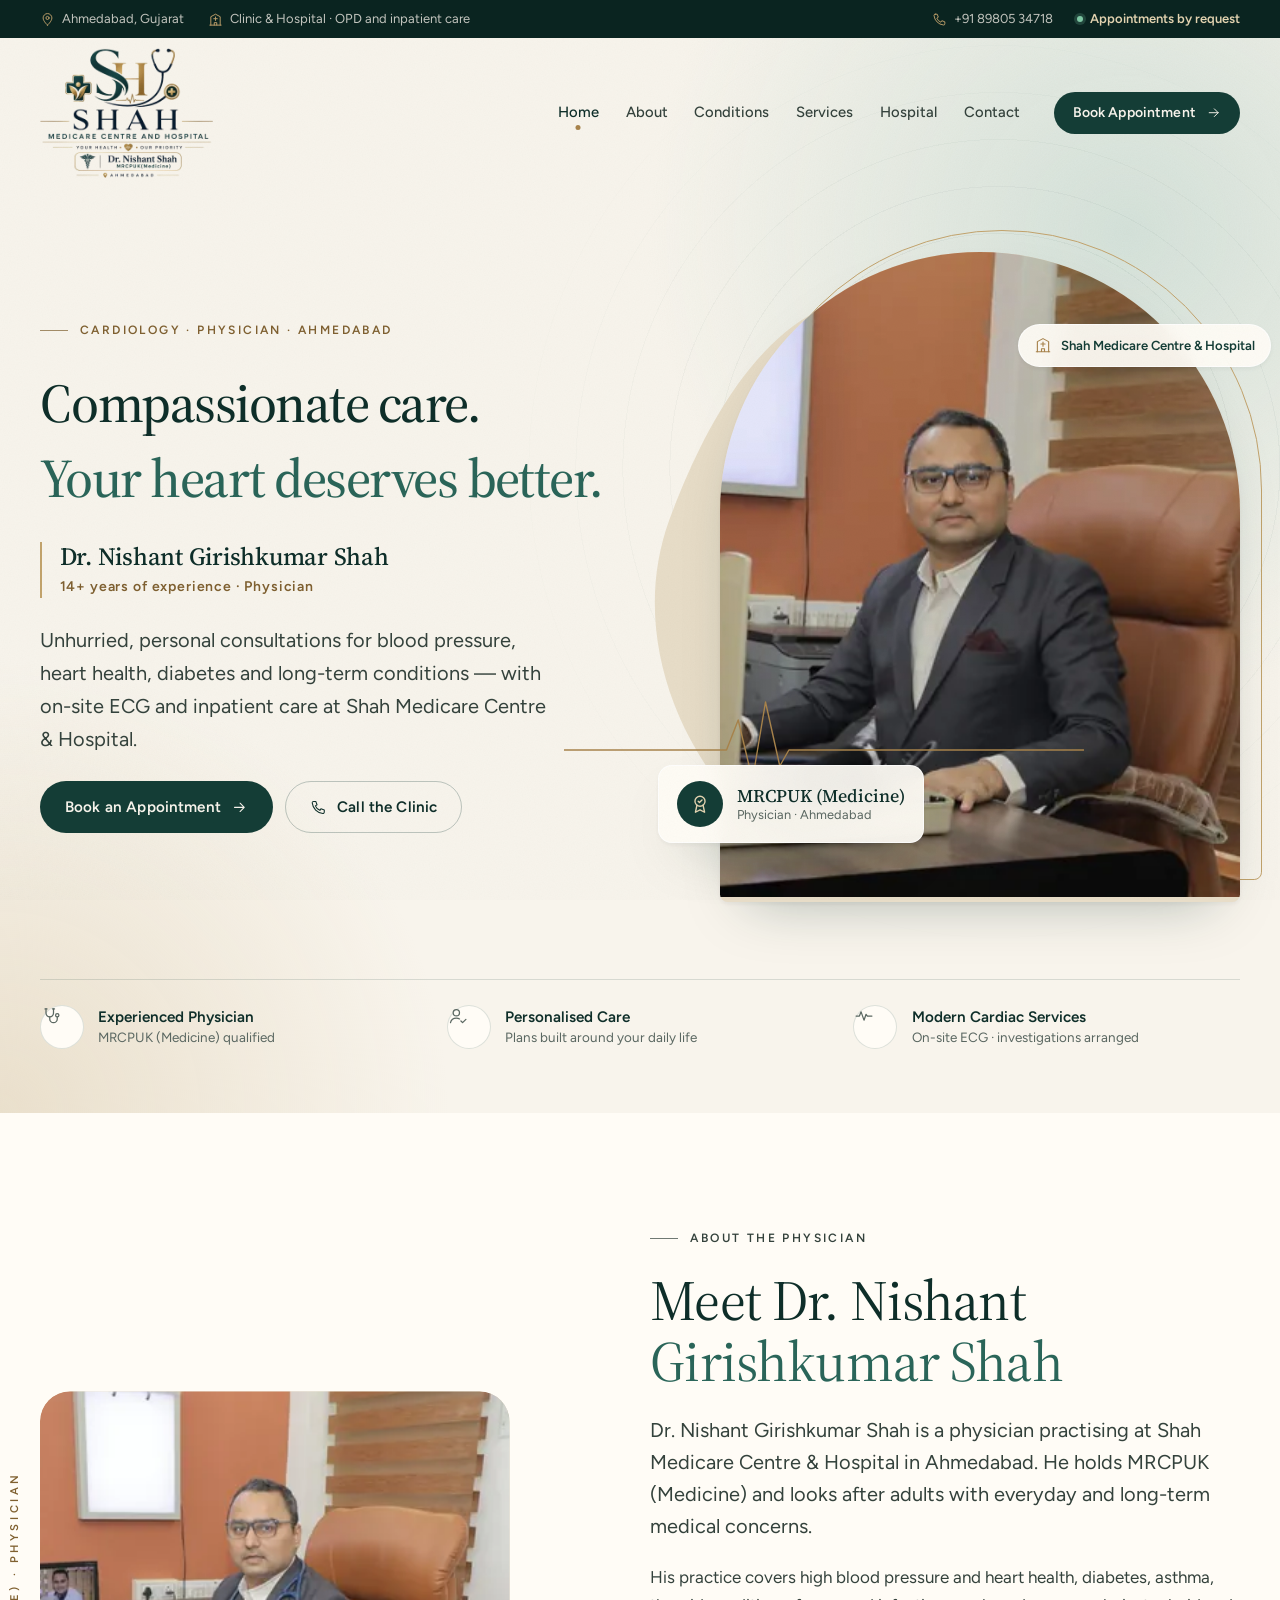
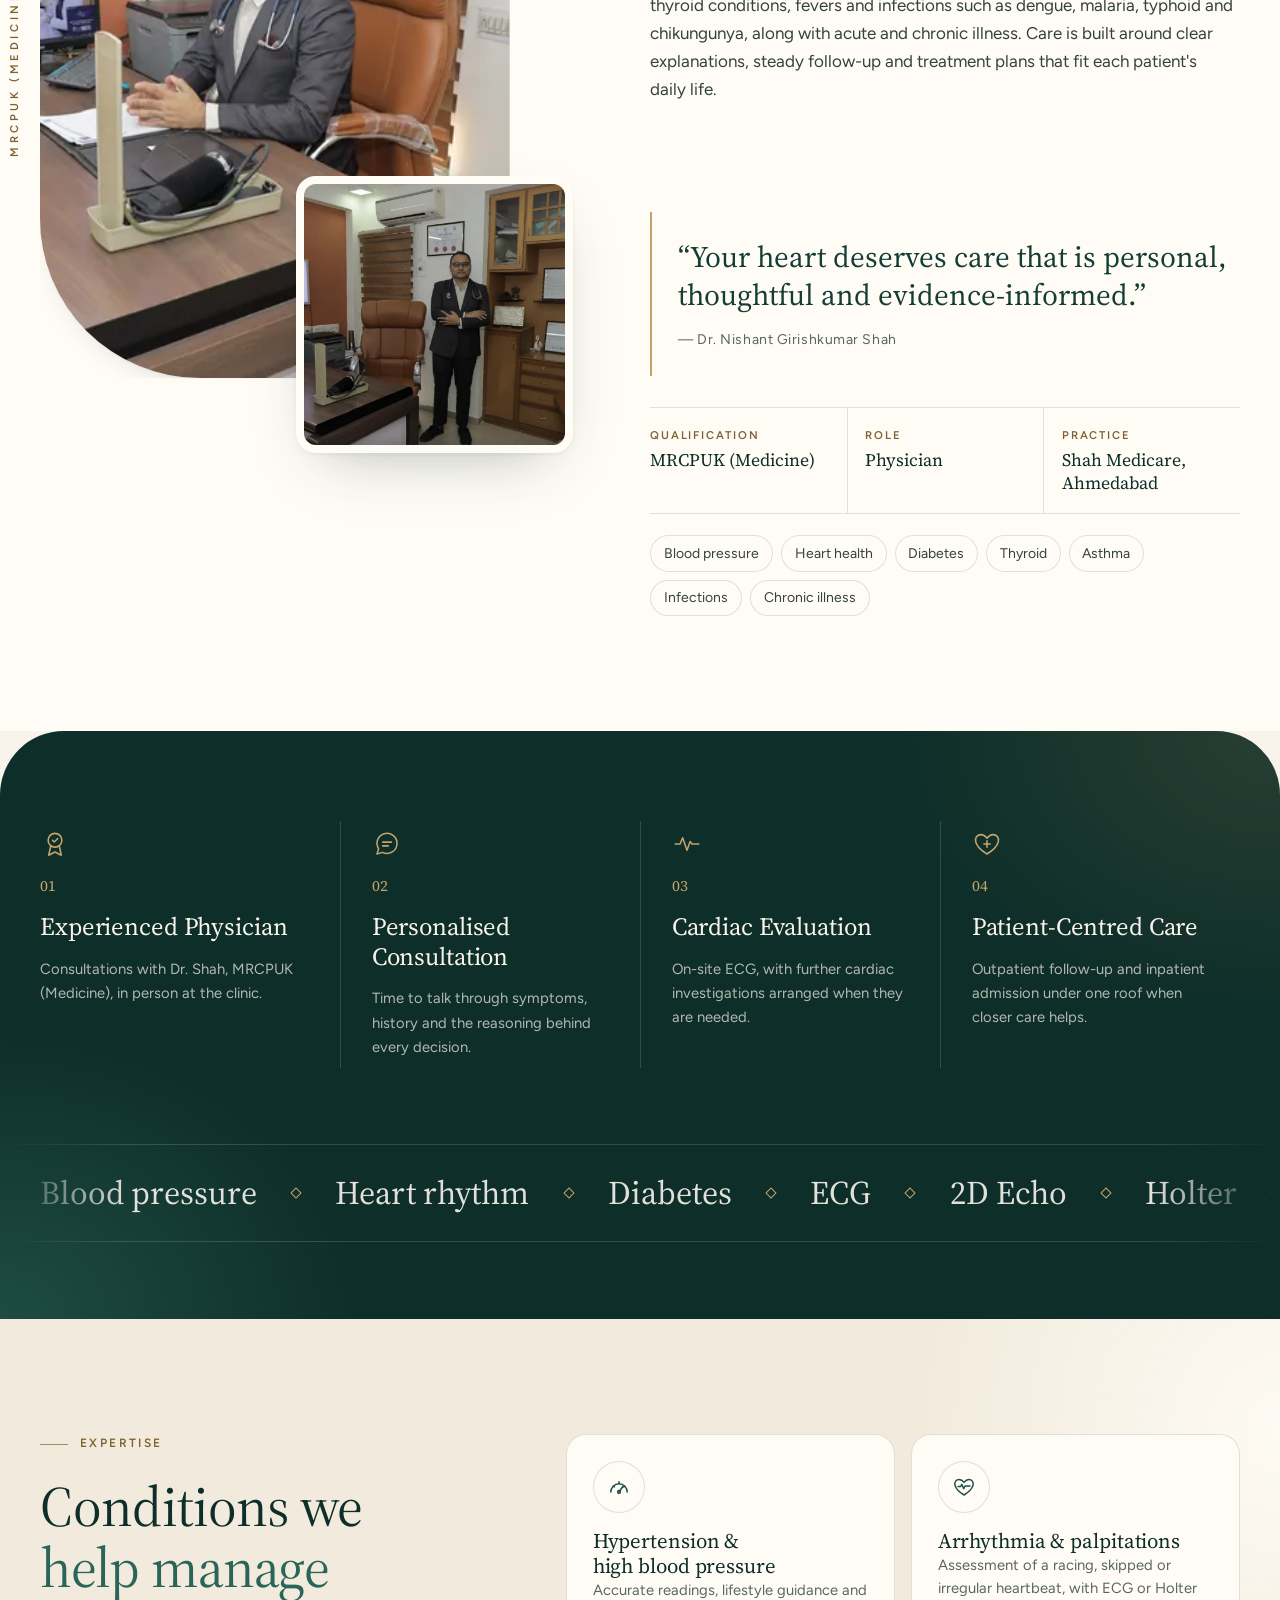
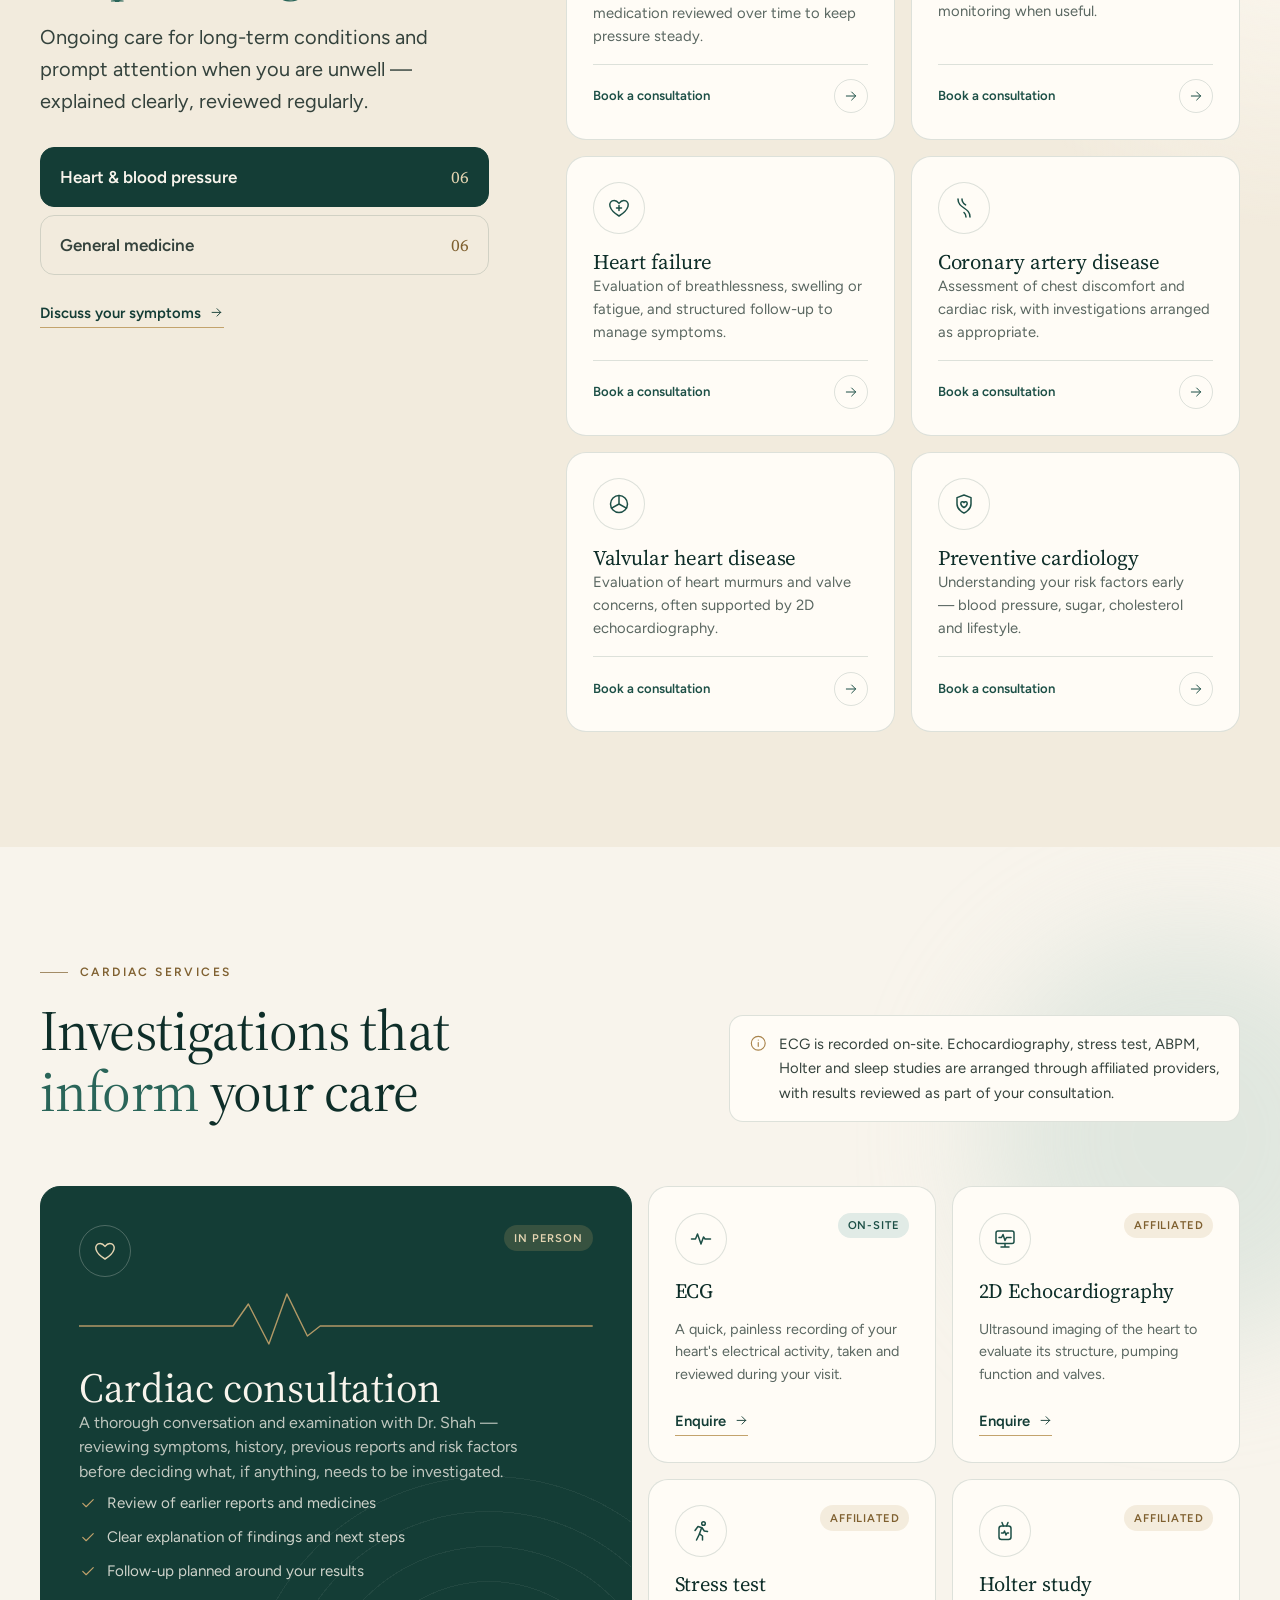
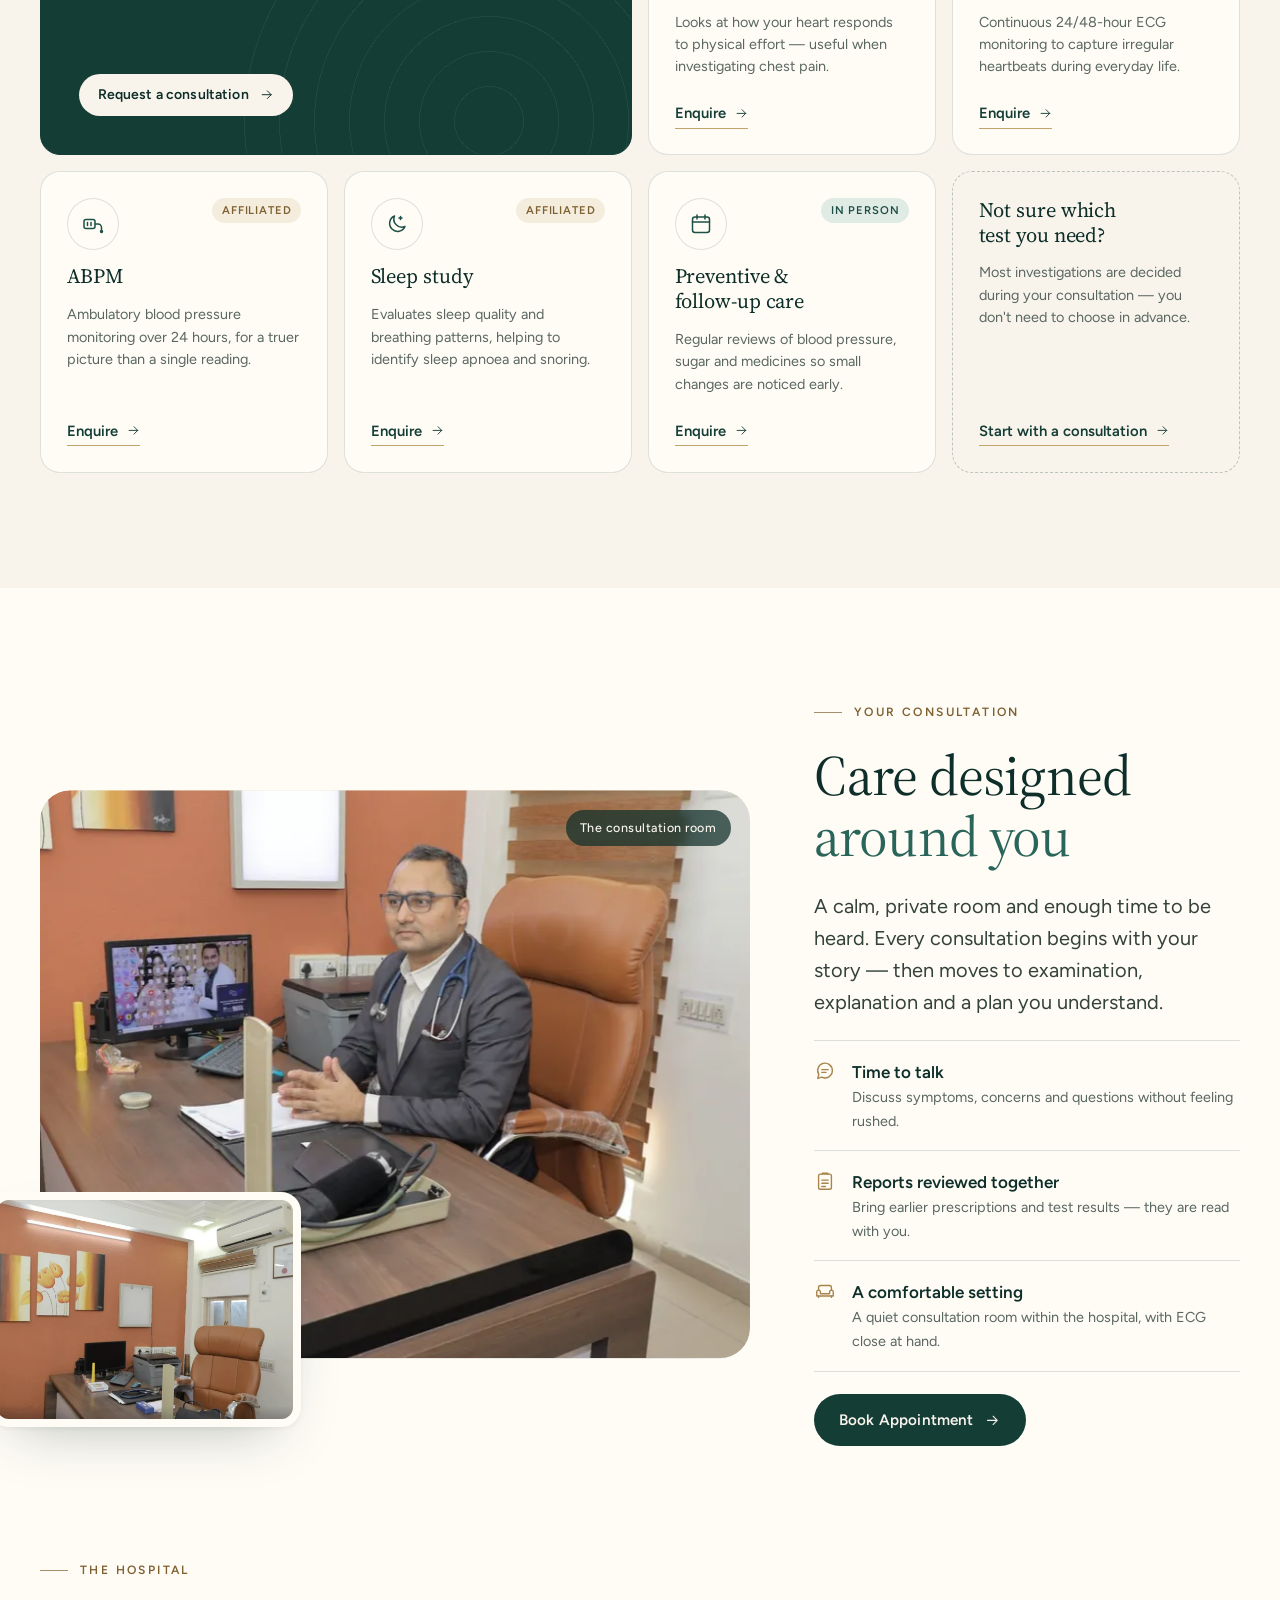
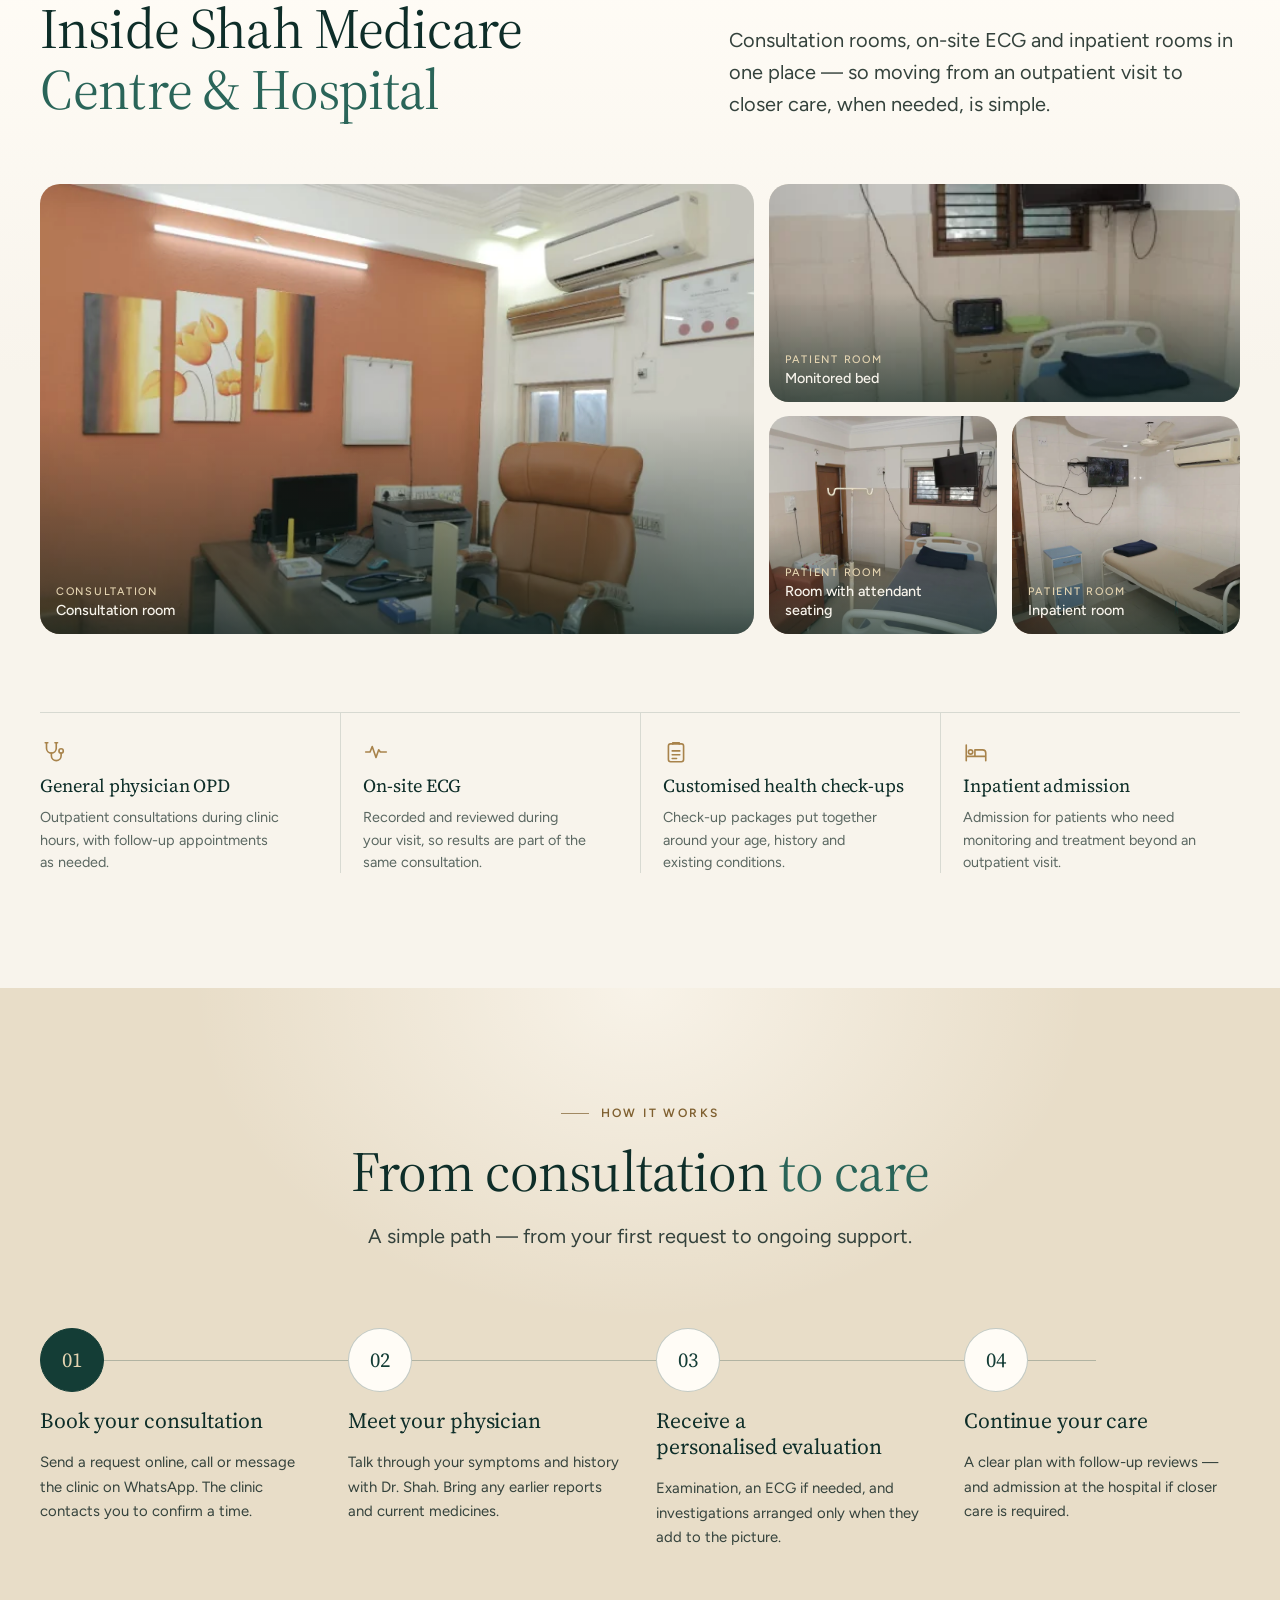
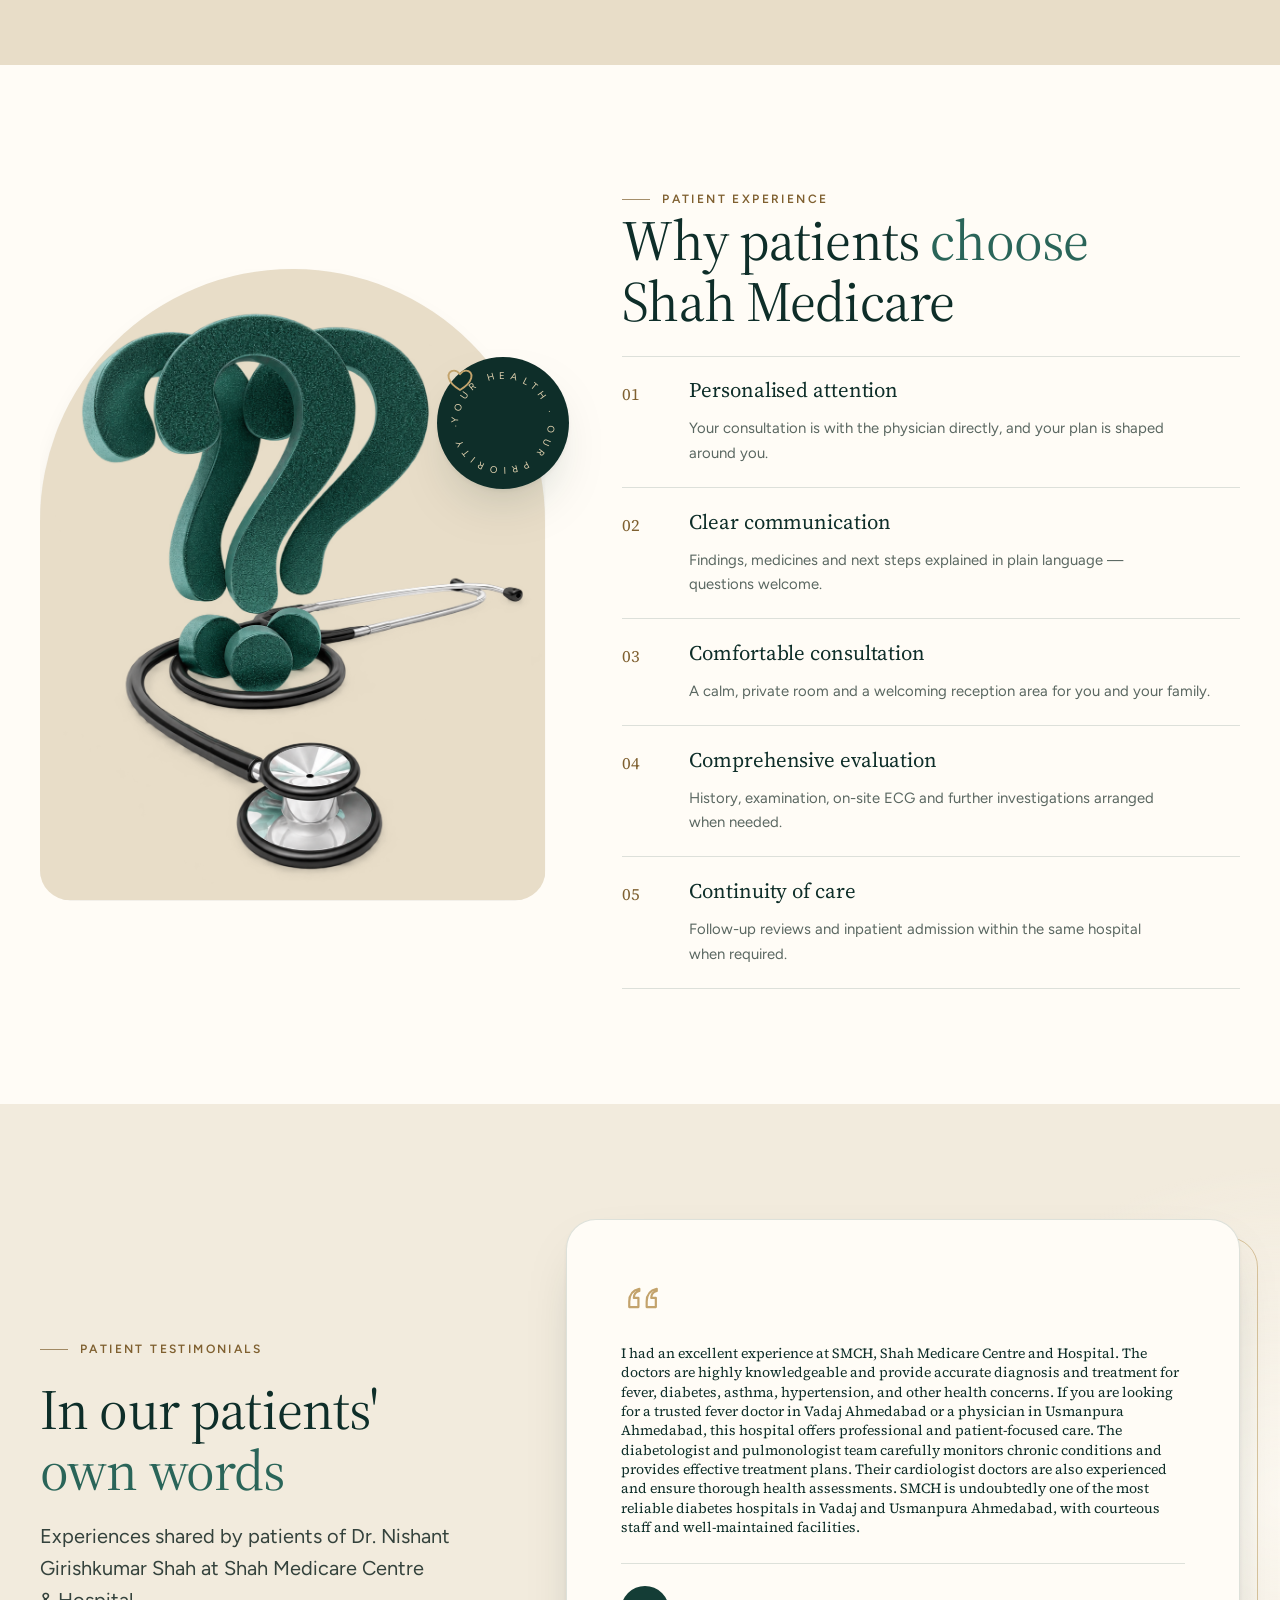
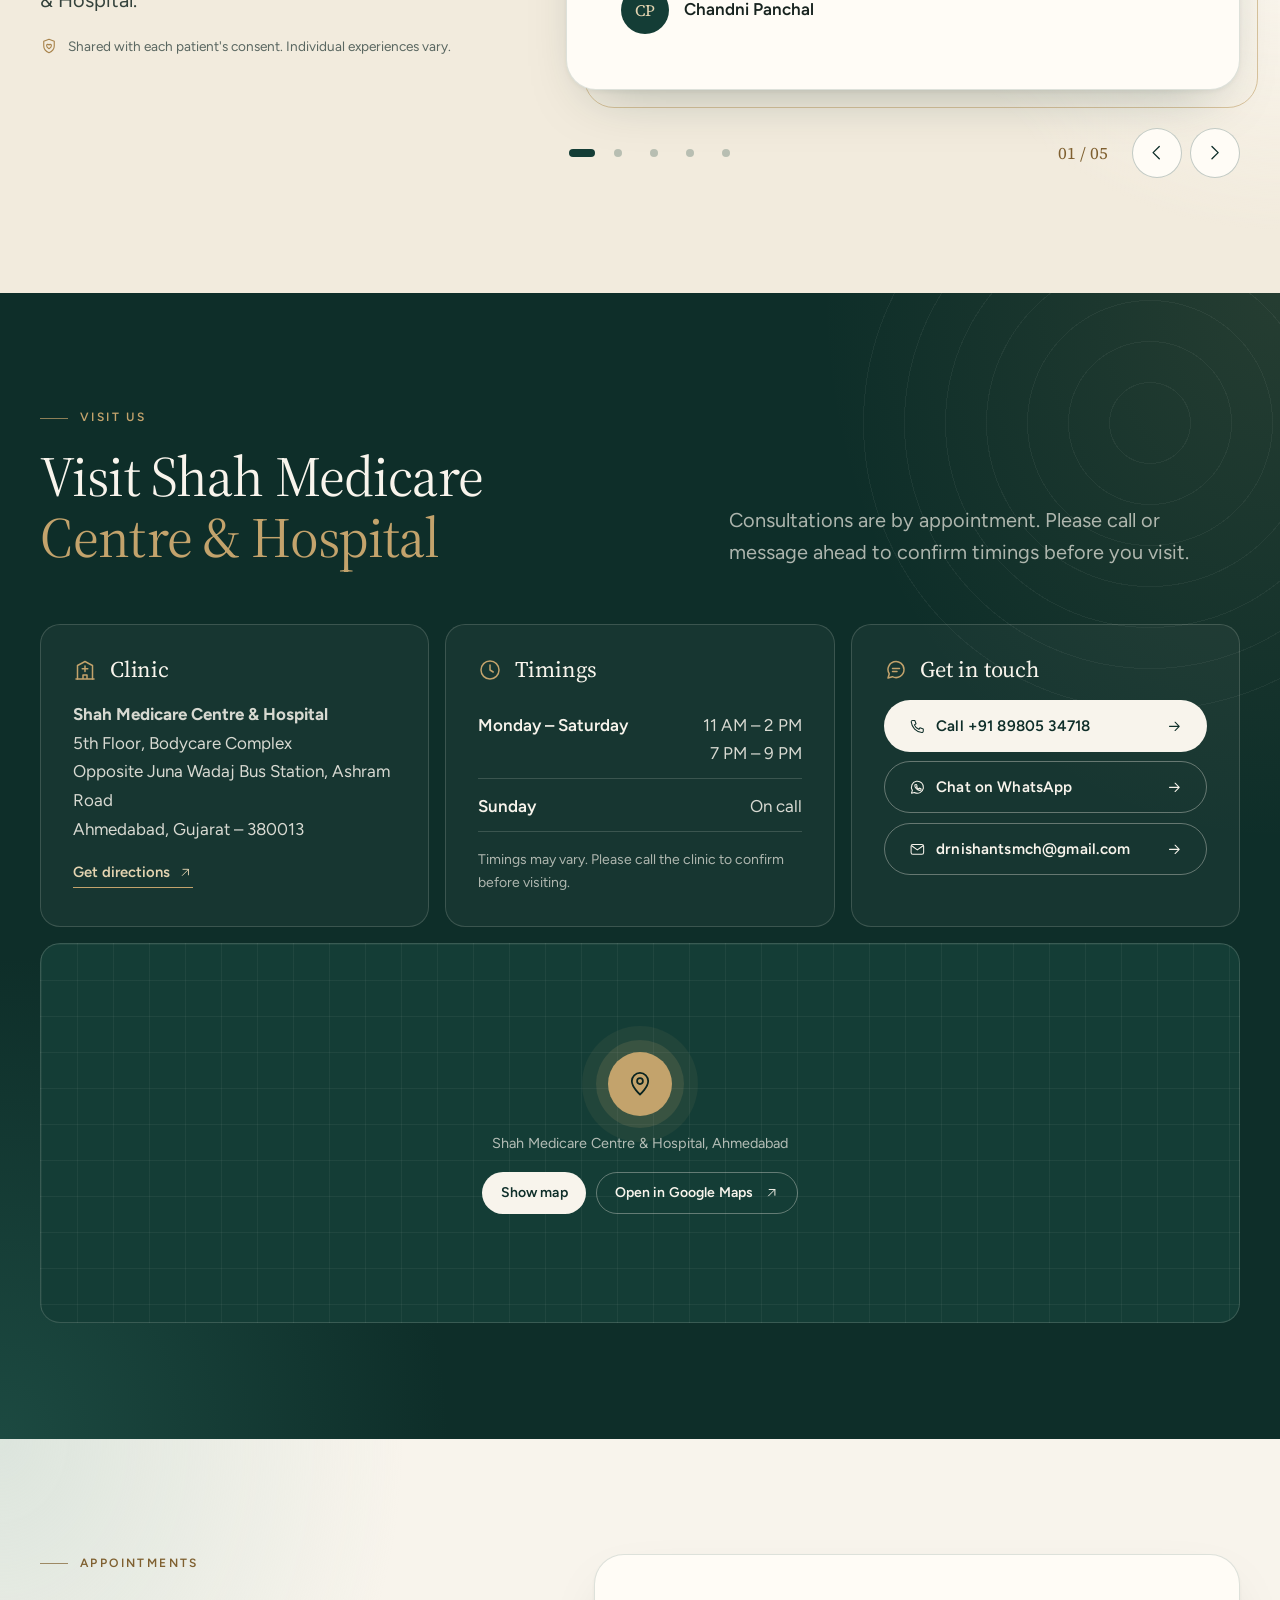
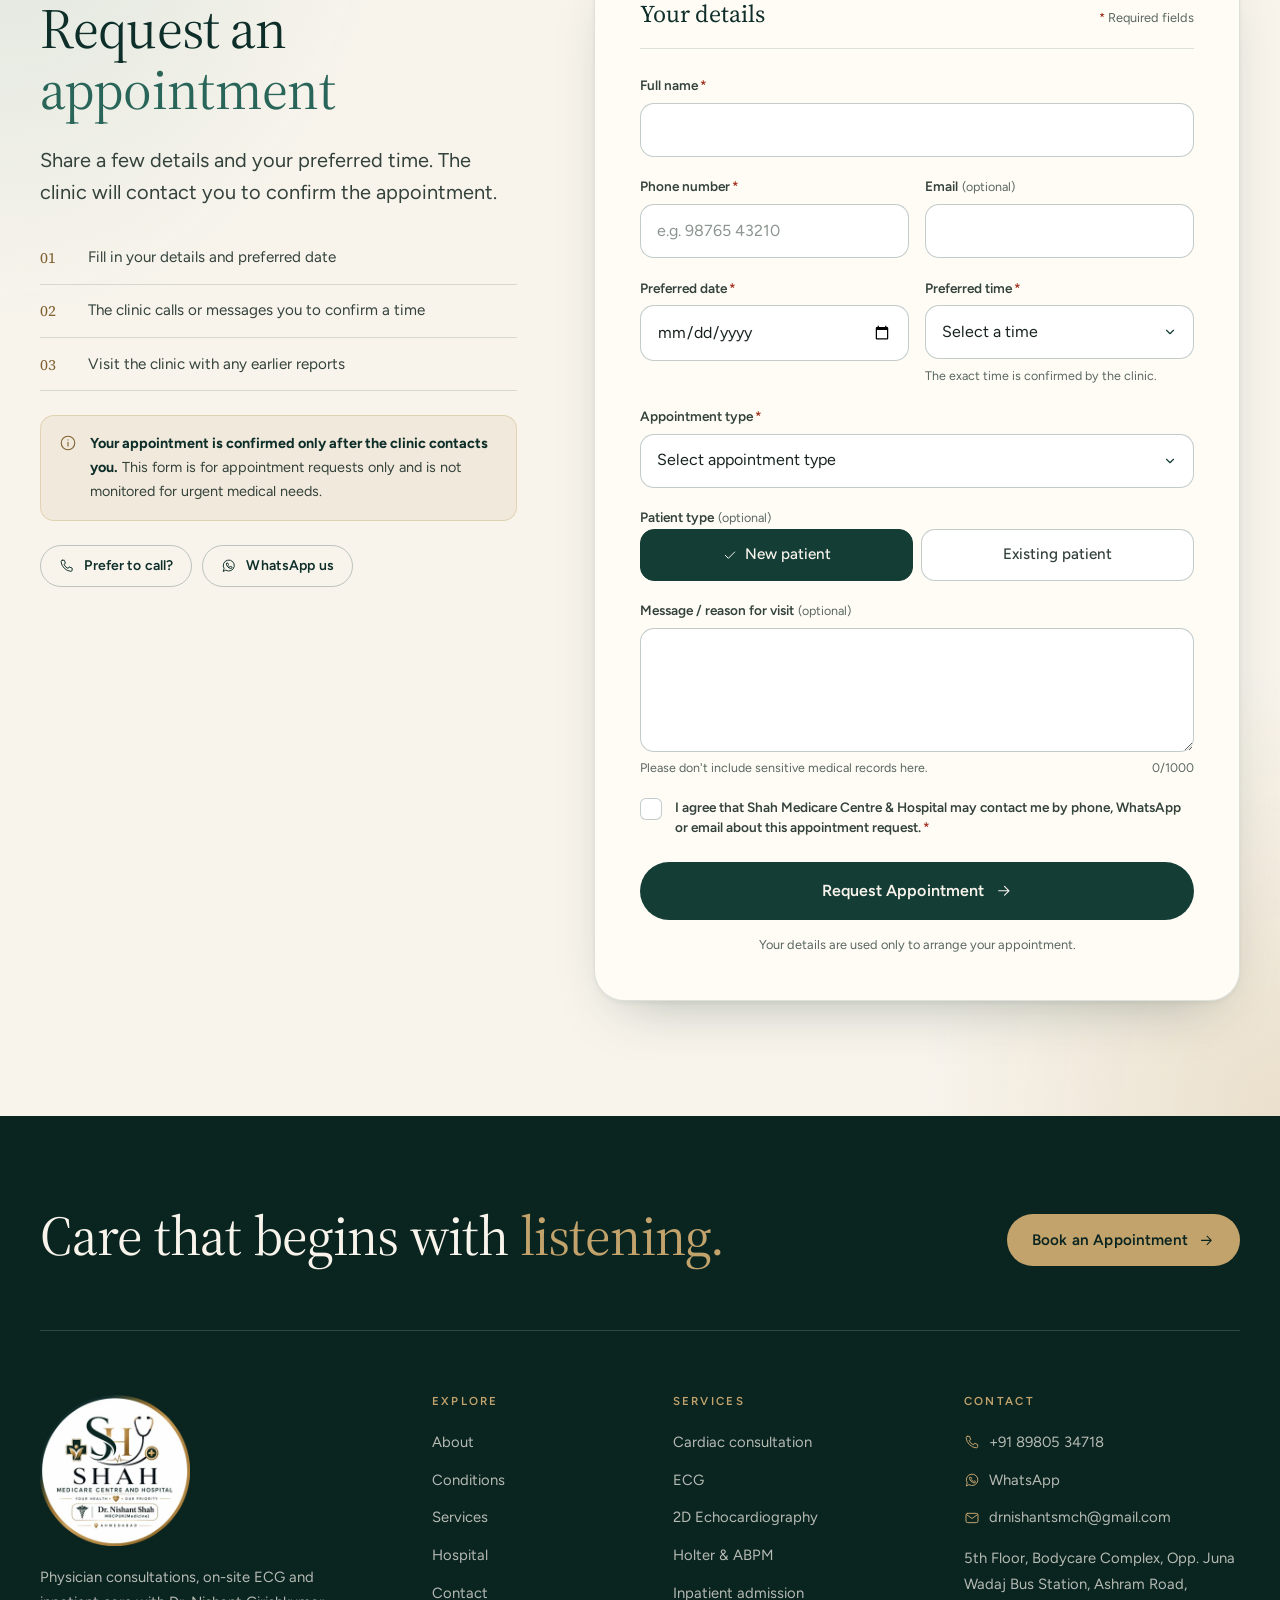
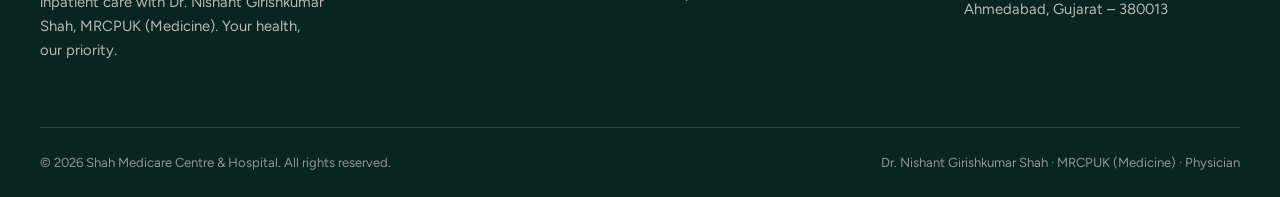
==== commit 6f0e5464: "images changes" ====
--- a/index.html
+++ b/index.html
@@ -1036,19 +1036,7 @@
         </div>
 
         <ul class="gallery" role="list" data-gallery aria-label="Hospital photographs">
-          <li data-reveal="scale"><button type="button" class="g-item" data-lightbox
-              data-src="assets/images/waiting_area.webp" data-caption="Reception &amp; waiting area" data-cat="Reception">
-              <picture>
-                <source type="image/webp" srcset="assets/images/waiting_area.webp"><img
-                  src="assets/images/waiting_area.webp" width="728" height="442"
-                  alt="Reception desk and waiting area with seating" loading="lazy" decoding="async">
-              </picture>
-              <span class="g-item__cap"><small>Reception</small>Reception &amp; waiting area</span>
-              <span class="g-item__zoom" aria-hidden="true"><svg class="icon">
-                  <use href="#i-expand" />
-                </svg></span>
-              <span class="visually-hidden">Open larger image</span>
-            </button></li>
+          
           <li data-reveal="scale" style="--d:80ms"><button type="button" class="g-item" data-lightbox
               data-src="assets/images/consultation.jpg" data-caption="Consultation room" data-cat="Consultation">
               <picture>
@@ -1063,7 +1051,7 @@
               <span class="visually-hidden">Open larger image</span>
             </button></li>
           <li data-reveal="scale" style="--d:140ms"><button type="button" class="g-item" data-lightbox
-              data-src="assets/images/room-2.jpg" data-caption="Patient room with monitor" data-cat="Patient room">
+              data-src="assets/images/Shah_medicare_hospital__room.webp" data-caption="Patient room with monitor" data-cat="Patient room">
               <picture>
                 <source type="image/webp" srcset="assets/images/room-2.webp"><img src="assets/images/room-2.jpg"
                   width="356" height="270" alt="Patient room with hospital bed, bedside monitor and television"
@@ -1078,7 +1066,7 @@
           <li data-reveal="scale" style="--d:200ms"><button type="button" class="g-item" data-lightbox
               data-src="assets/images/room-4.jpg" data-caption="Air-conditioned patient room" data-cat="Patient room">
               <picture>
-                <source type="image/webp" srcset="assets/images/room-4.webp"><img src="assets/images/room-4.jpg"
+                <source type="image/webp" srcset="assets/images/Shah_medicare_hospital__room.webp"><img src="assets/images/room-4.jpg"
                   width="356" height="322" alt="Air-conditioned patient room with bed, IV stand and attendant sofa"
                   loading="lazy" decoding="async">
               </picture>
@@ -1091,7 +1079,7 @@
           <li data-reveal="scale" style="--d:60ms"><button type="button" class="g-item" data-lightbox
               data-src="assets/images/room-3.jpg" data-caption="Inpatient room" data-cat="Patient room">
               <picture>
-                <source type="image/webp" srcset="assets/images/room-3.webp"><img src="assets/images/room-3.jpg"
+                <source type="image/webp" srcset="assets/images/Shah_medicare_hospital_room.webp"><img src="assets/images/room-3.jpg"
                   width="350" height="322" alt="Inpatient room with bed, IV stand and wall-mounted television"
                   loading="lazy" decoding="async">
               </picture>
@@ -1101,32 +1089,8 @@
                 </svg></span>
               <span class="visually-hidden">Open larger image</span>
             </button></li>
-          <li data-reveal="scale" style="--d:120ms"><button type="button" class="g-item" data-lightbox
-              data-src="assets/images/room-1.jpg" data-caption="Room with attendant sofa" data-cat="Patient room">
-              <picture>
-                <source type="image/webp" srcset="assets/images/room-1.webp"><img src="assets/images/room-1.jpg"
-                  width="350" height="320" alt="Patient room with bed, bedside cabinet and attendant sofa"
-                  loading="lazy" decoding="async">
-              </picture>
-              <span class="g-item__cap"><small>Patient room</small>Attendant sofa</span>
-              <span class="g-item__zoom" aria-hidden="true"><svg class="icon">
-                  <use href="#i-expand" />
-                </svg></span>
-              <span class="visually-hidden">Open larger image</span>
-            </button></li>
-          <li data-reveal="scale" style="--d:180ms"><button type="button" class="g-item" data-lightbox
-              data-src="assets/images/reception-2.jpg" data-caption="Patient waiting lounge" data-cat="Reception">
-              <picture>
-                <source type="image/webp" srcset="assets/images/reception-2.webp"><img
-                  src="assets/images/reception-2.jpg" width="728" height="390"
-                  alt="Waiting lounge with upholstered bench seating" loading="lazy" decoding="async">
-              </picture>
-              <span class="g-item__cap"><small>Reception</small>Waiting lounge</span>
-              <span class="g-item__zoom" aria-hidden="true"><svg class="icon">
-                  <use href="#i-expand" />
-                </svg></span>
-              <span class="visually-hidden">Open larger image</span>
-            </button></li>
+          
+          
         </ul>
 
         <ul class="facilities" role="list">
--- a/css/style.css
+++ b/css/style.css
@@ -921,7 +921,7 @@
   margin-top: clamp(2.5rem, 5vw, 4rem);
   display: grid;
   grid-template-columns: repeat(5, minmax(0, 1fr));
-  grid-template-rows: repeat(3, clamp(160px, 17vw, 228px));
+  grid-template-rows: repeat(2, clamp(160px, 17vw, 228px));
   grid-template-areas:
     "a a a b b"
     "a a a c d"
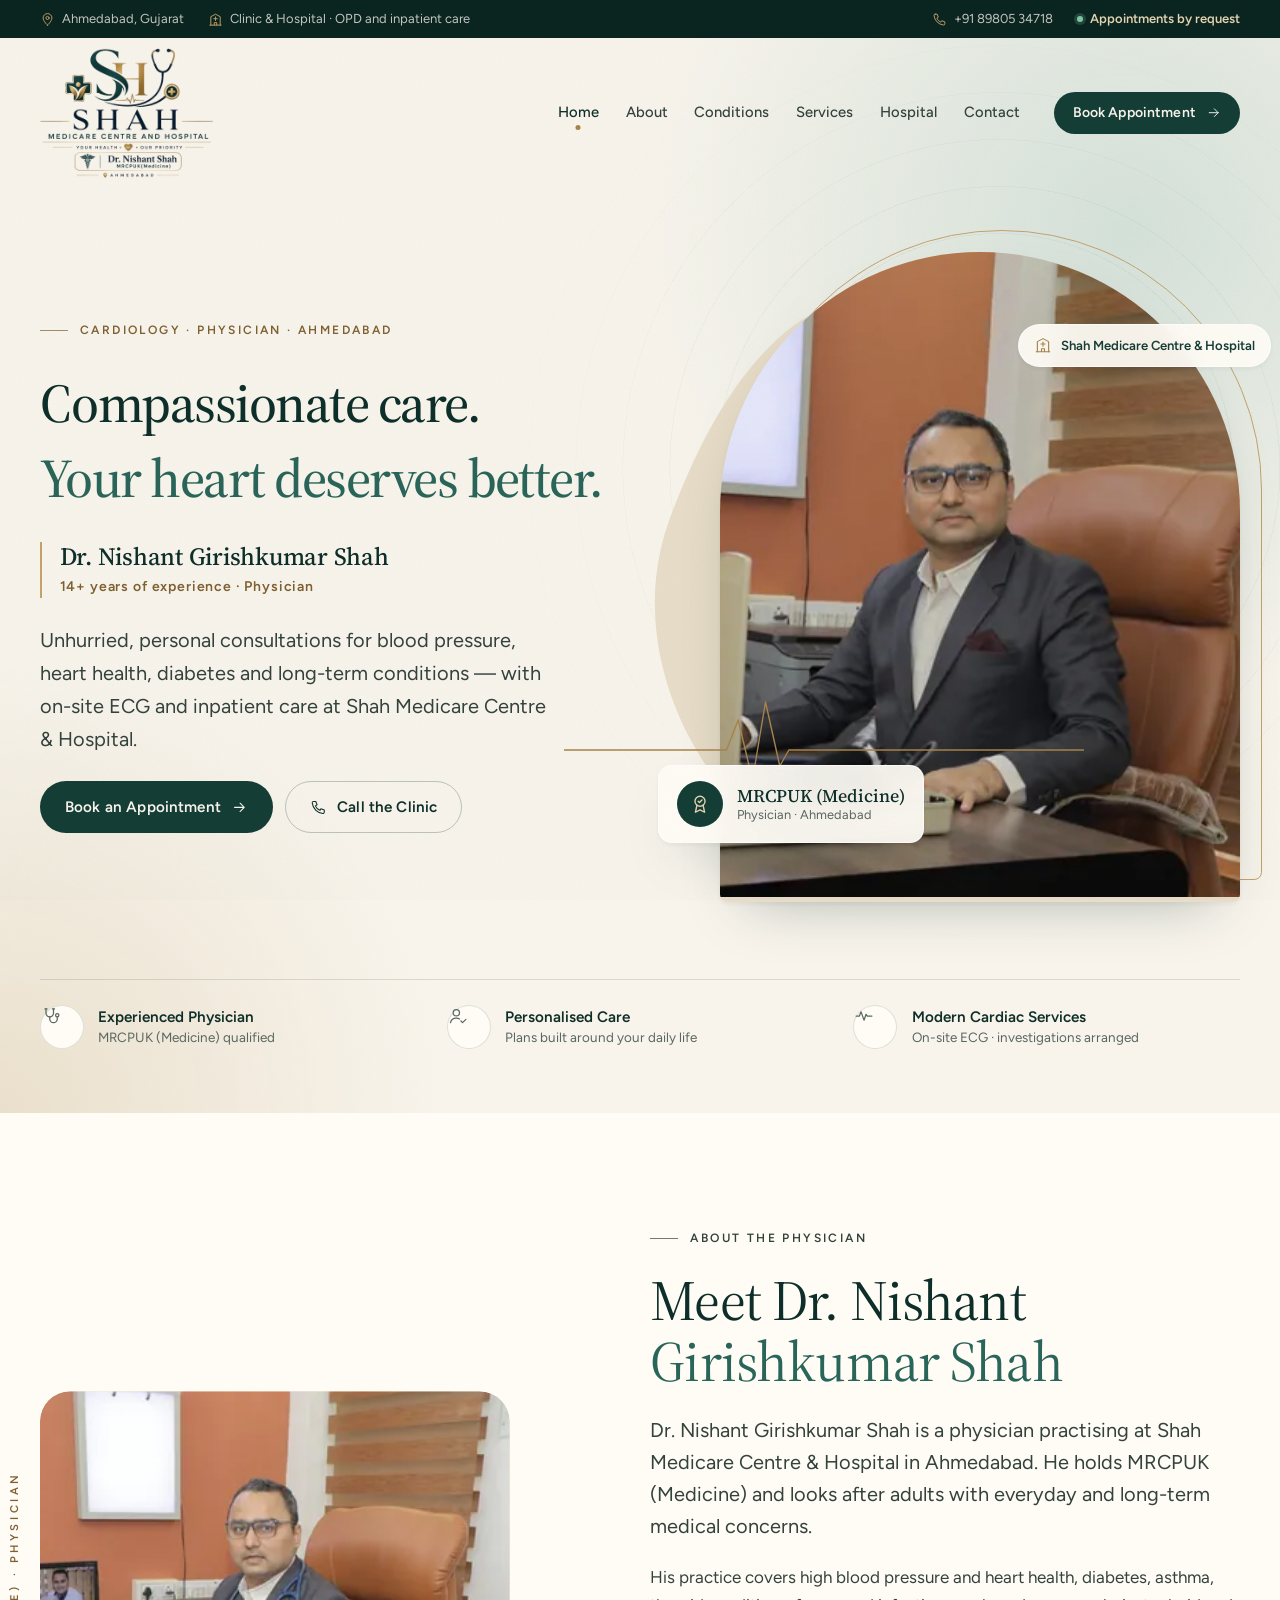
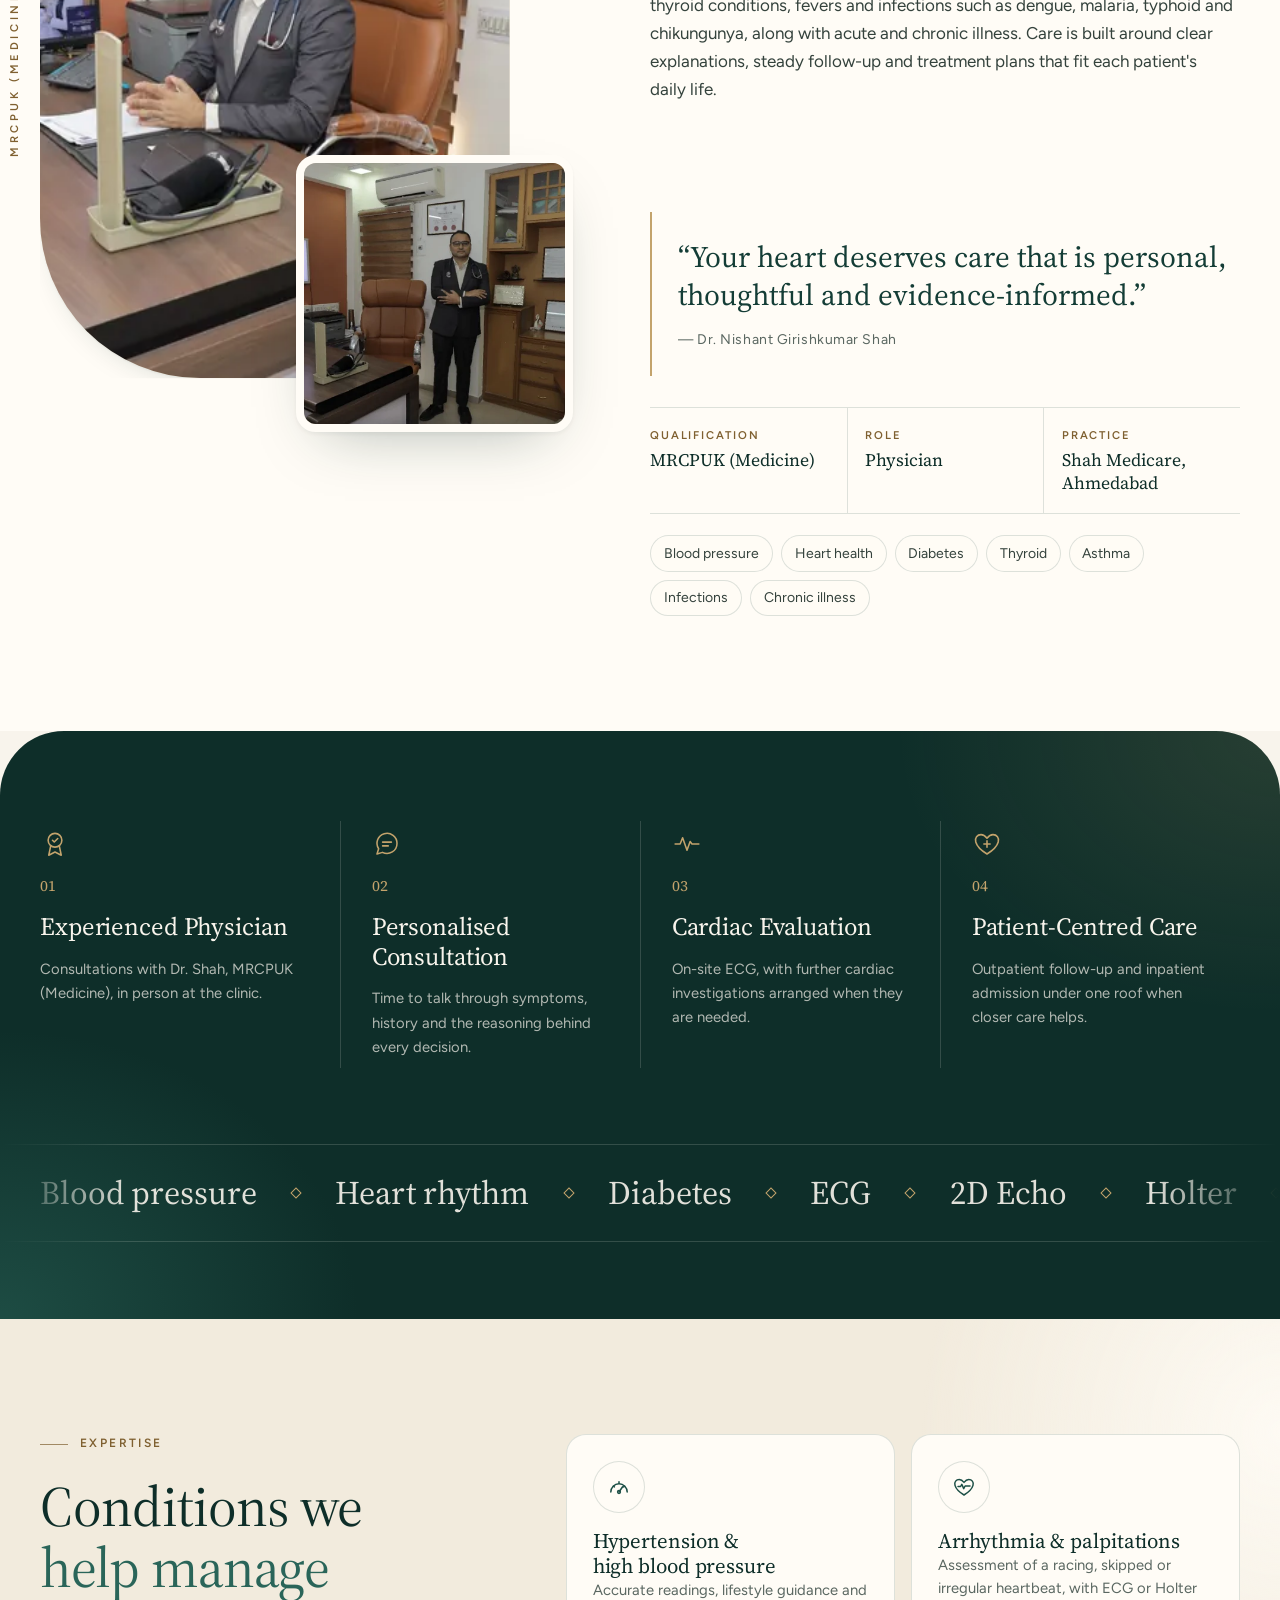
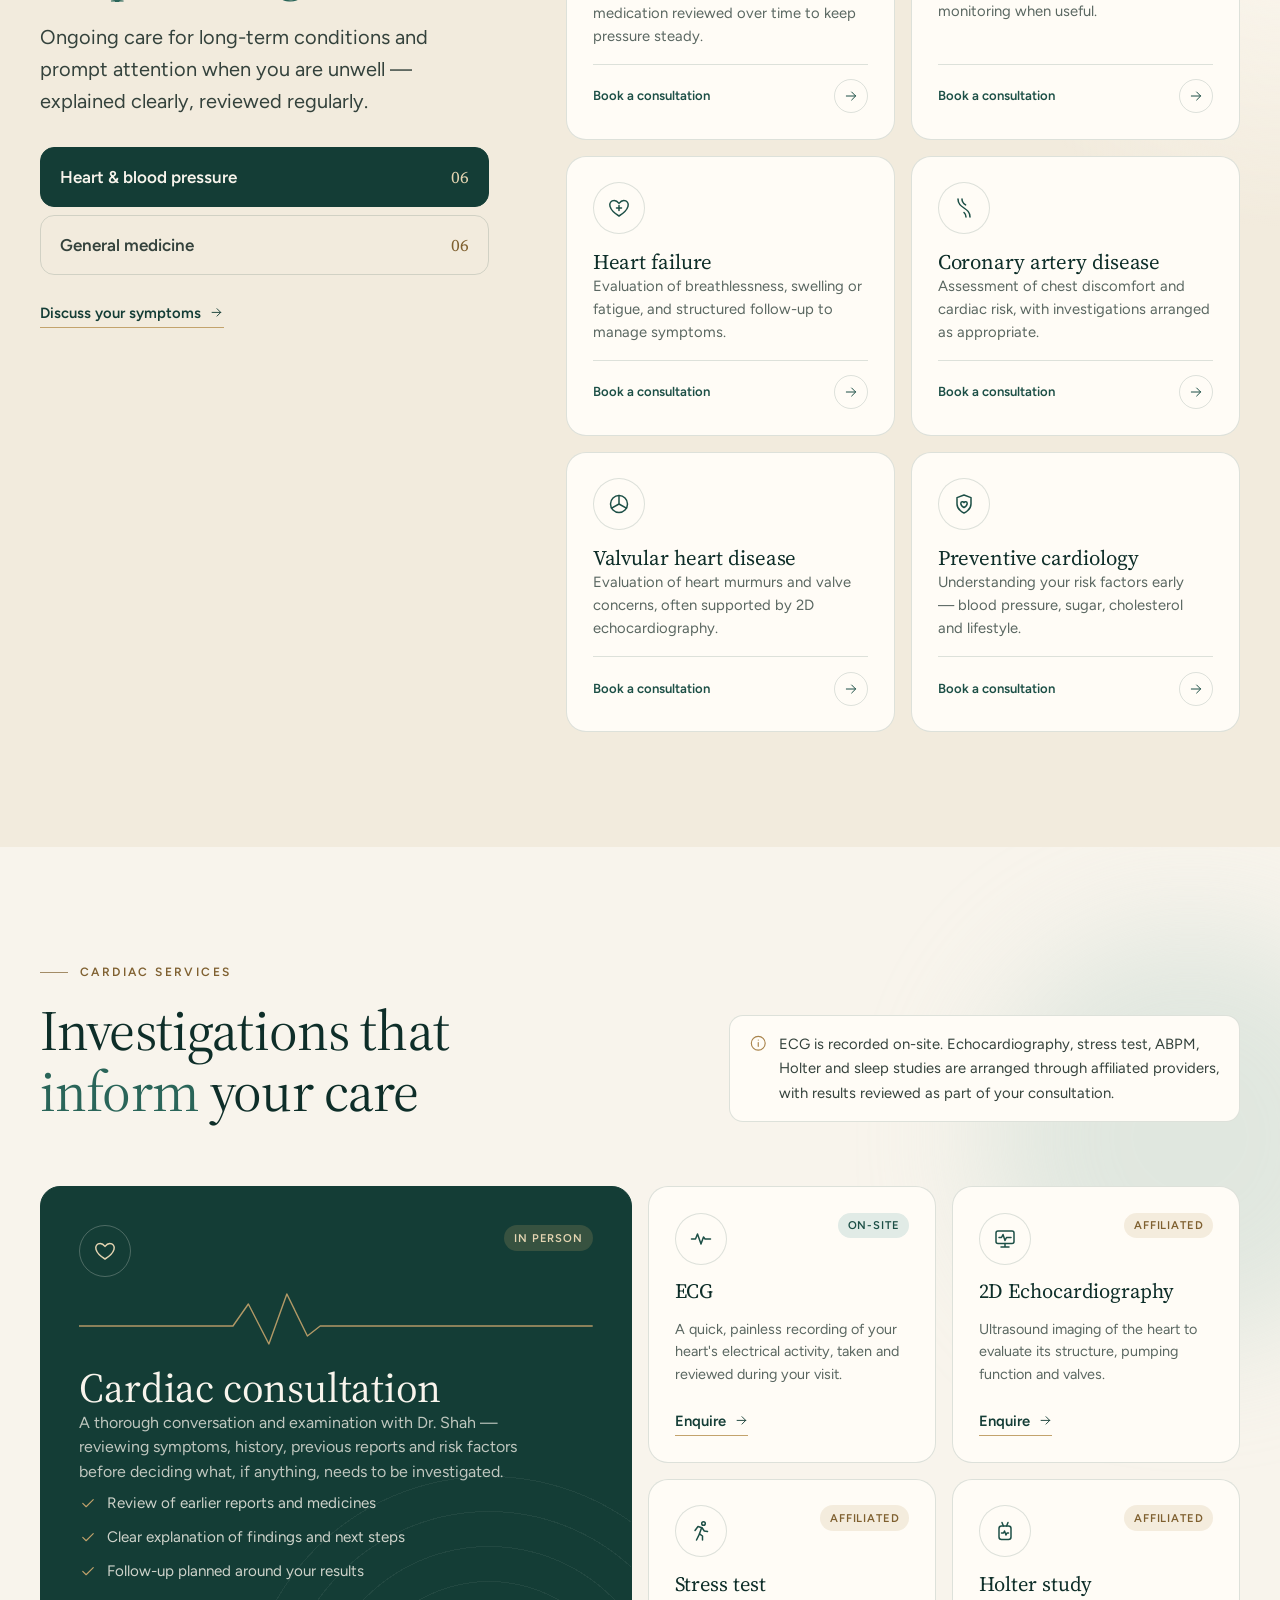
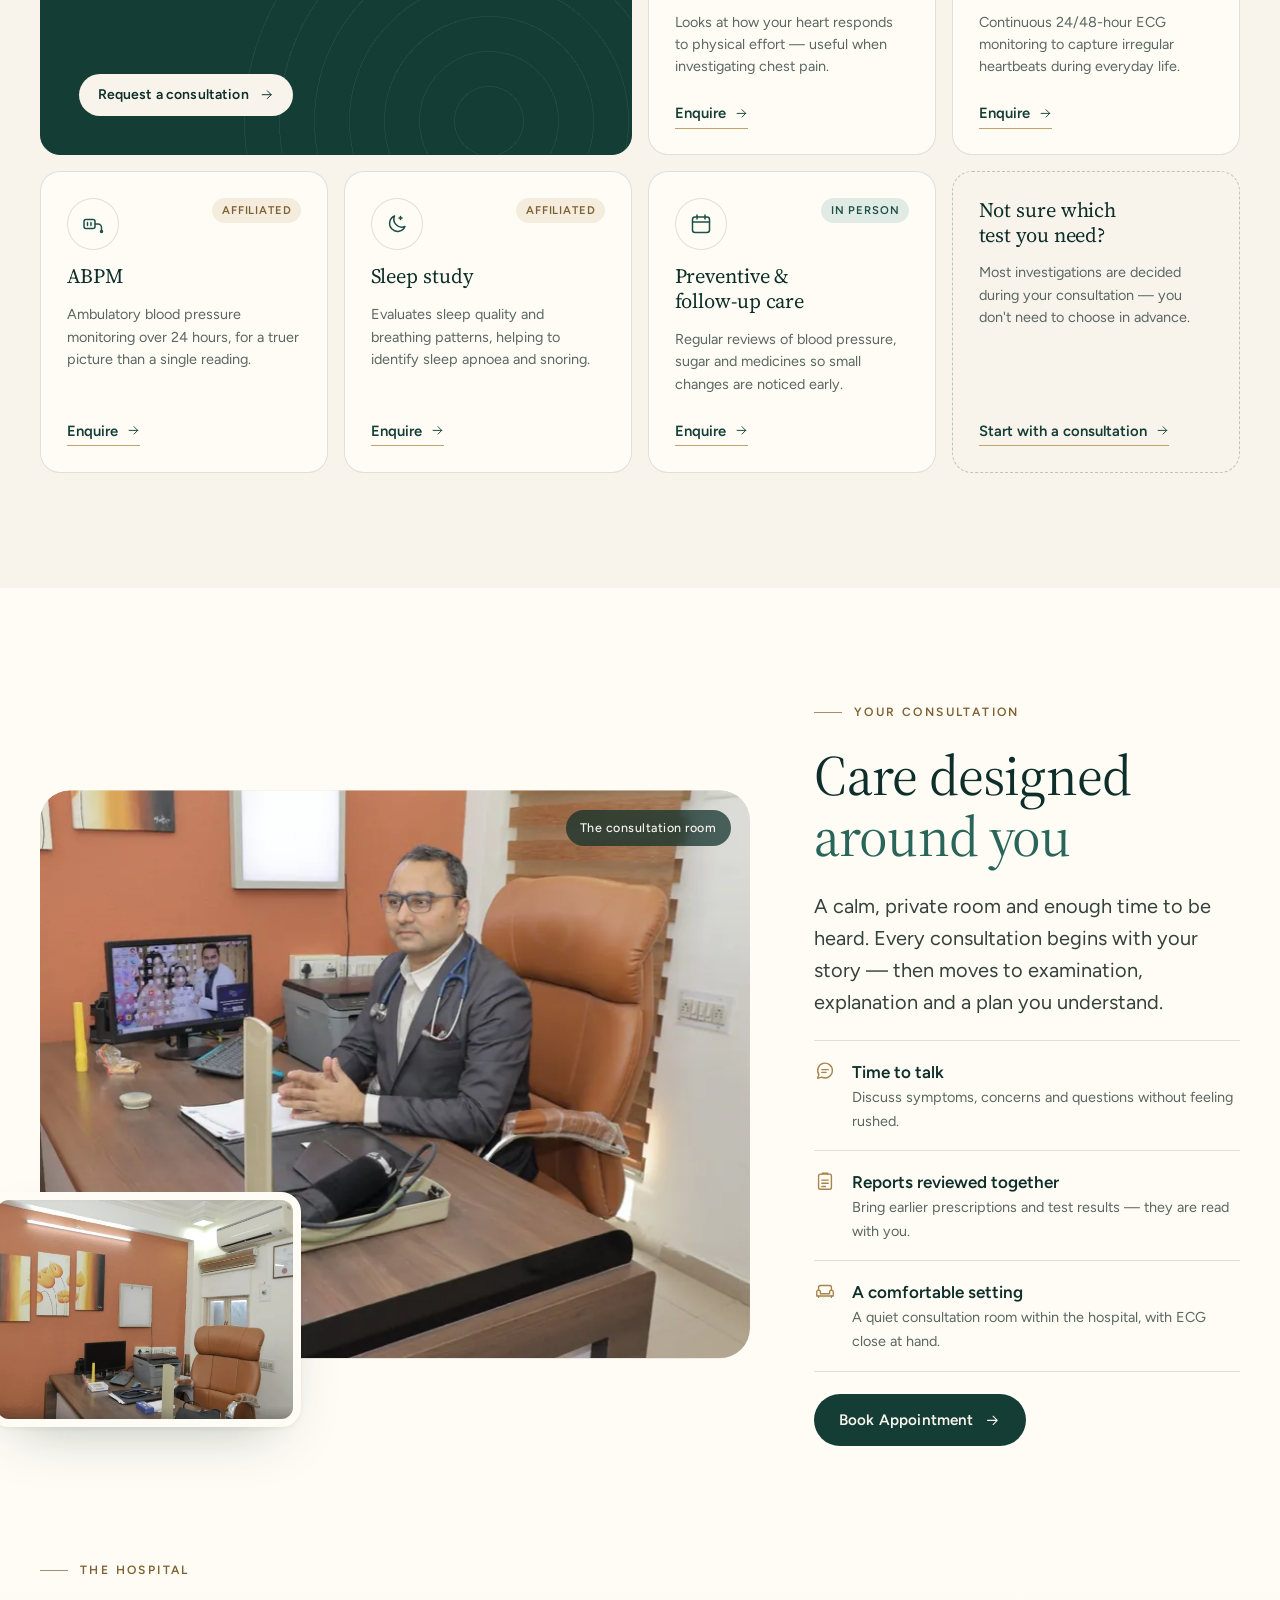
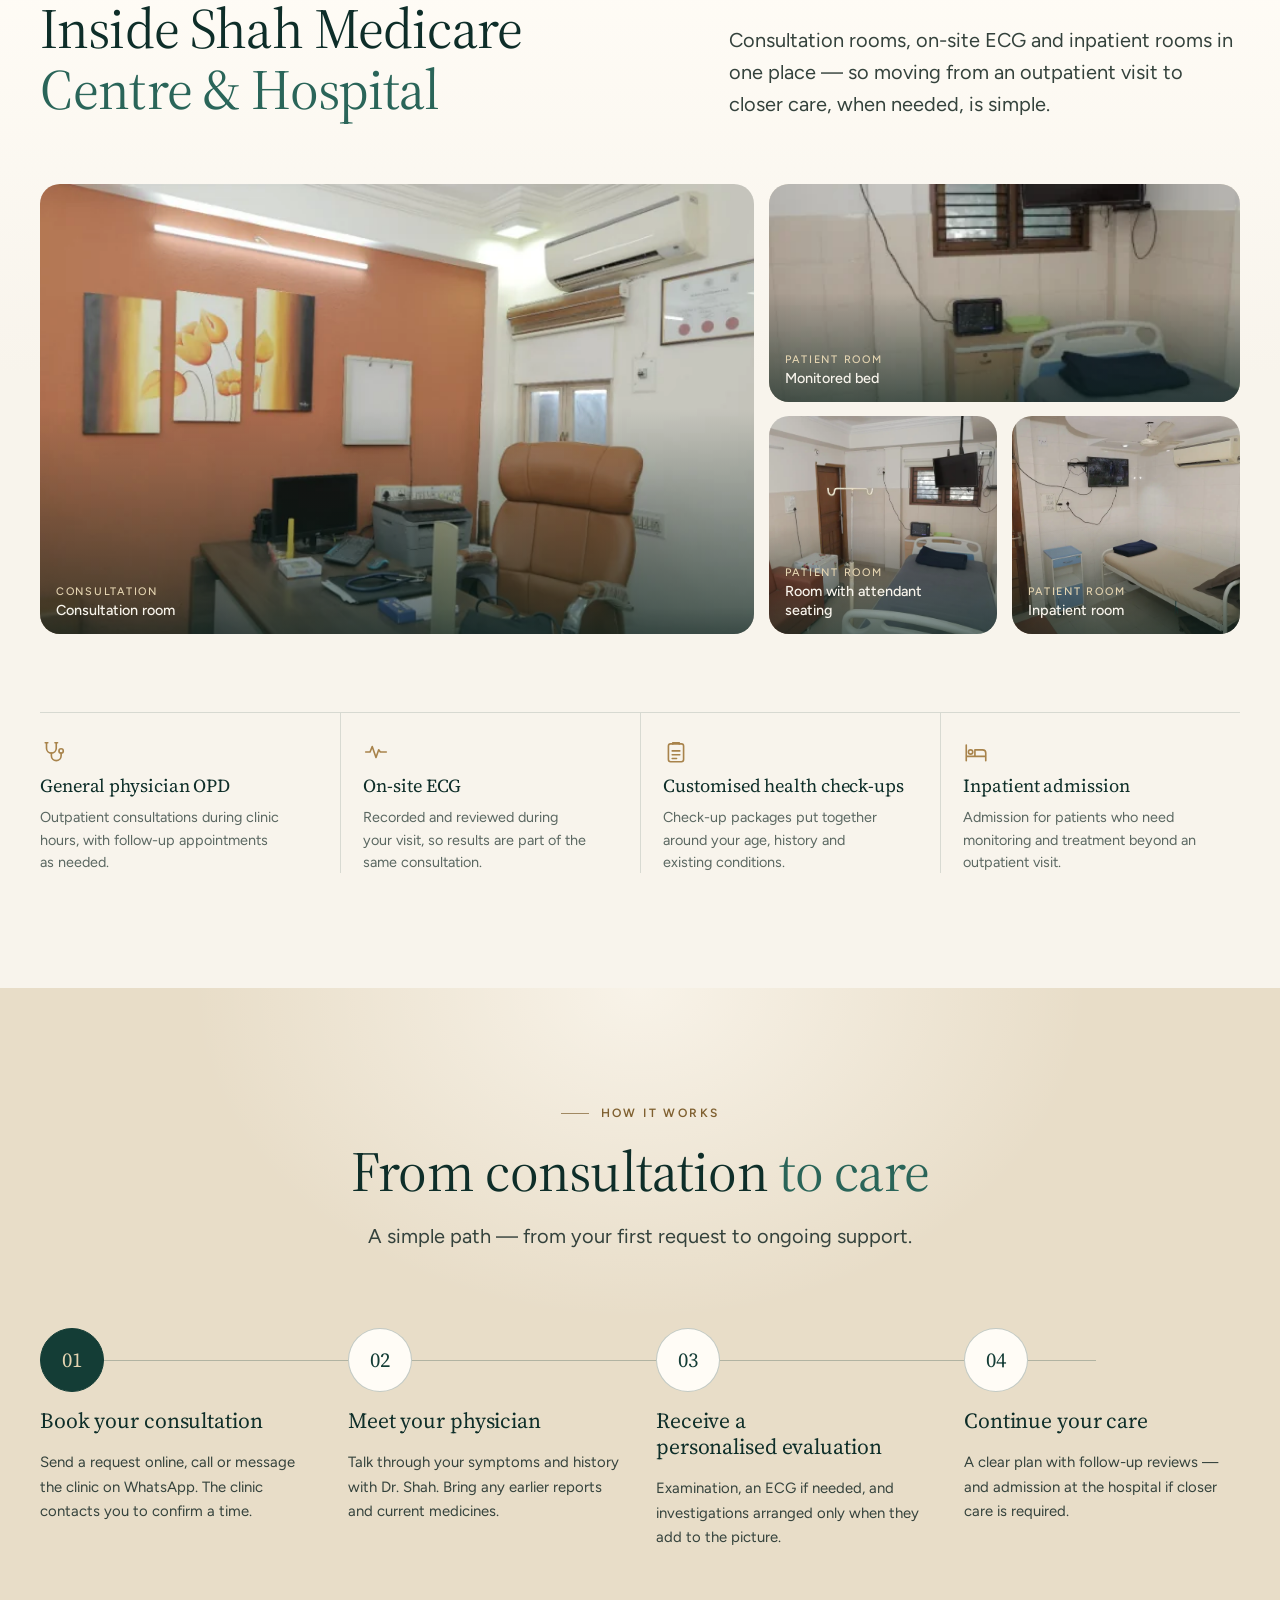
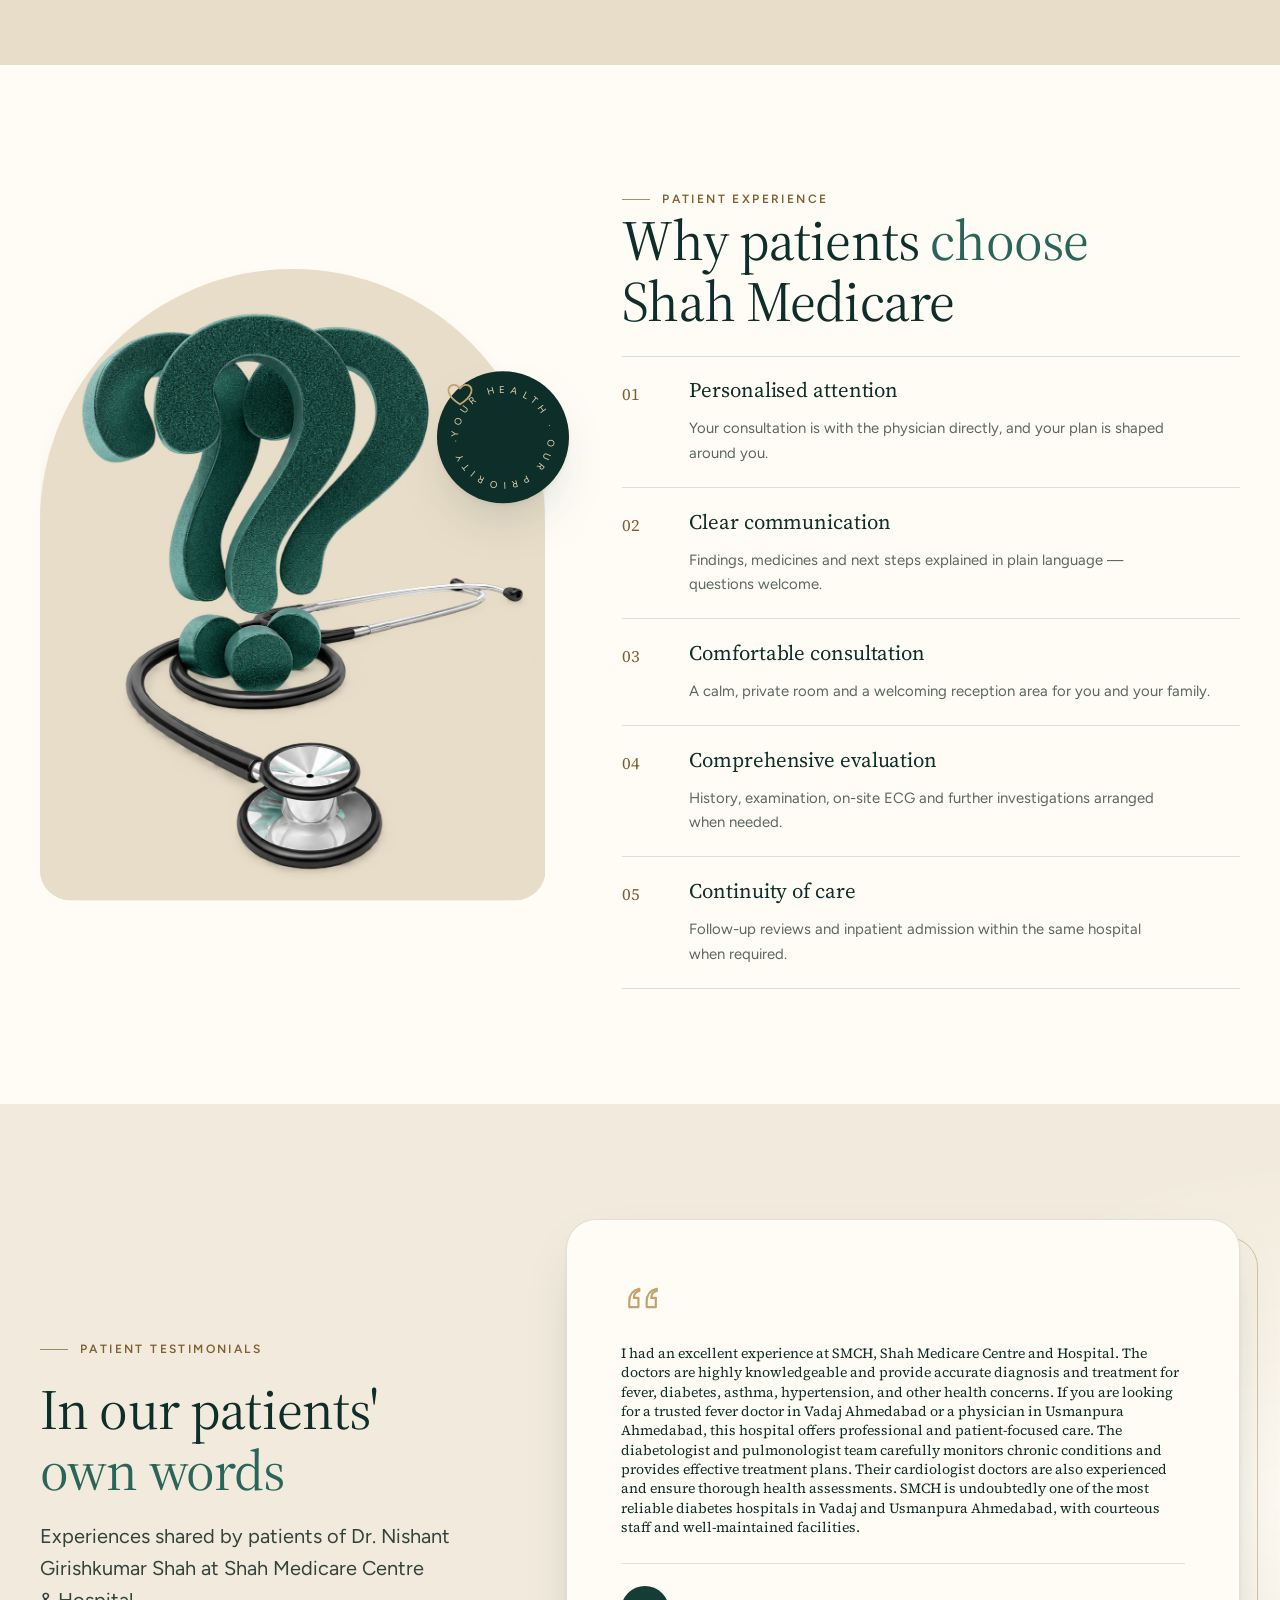
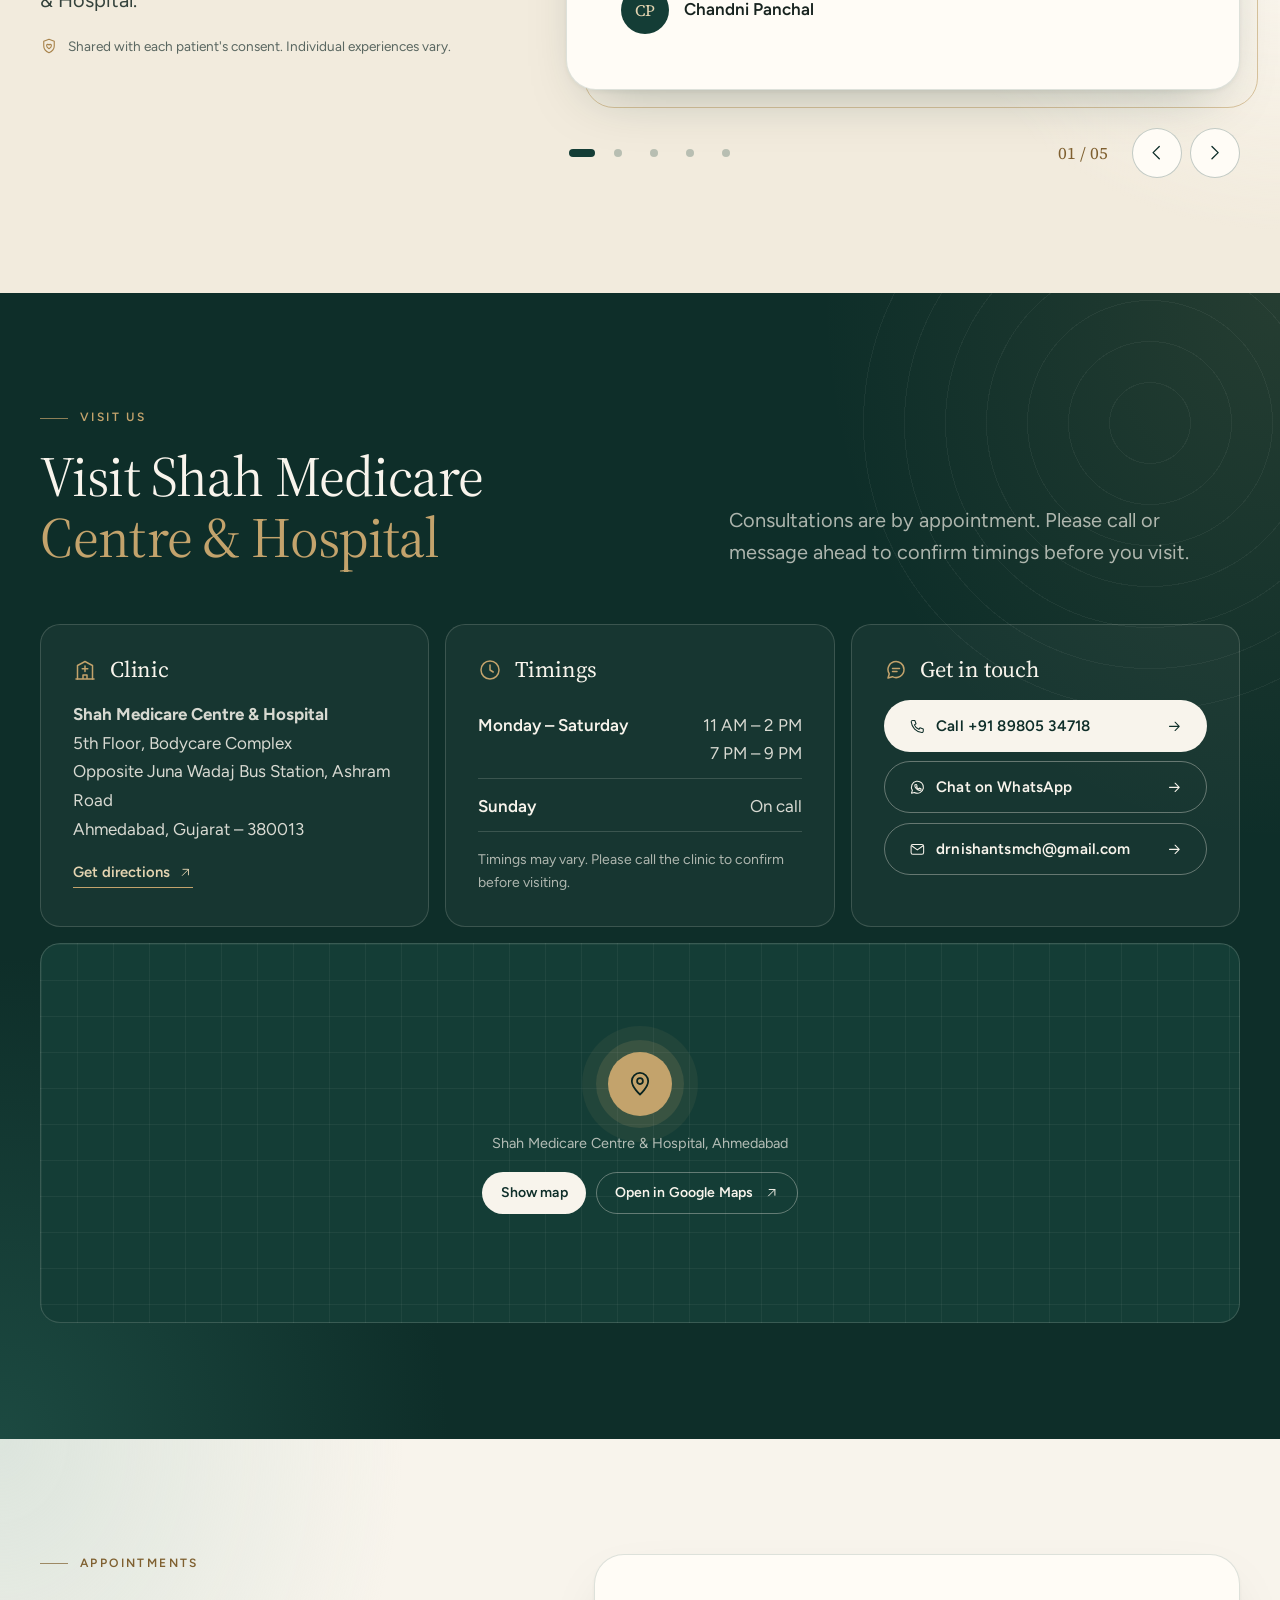
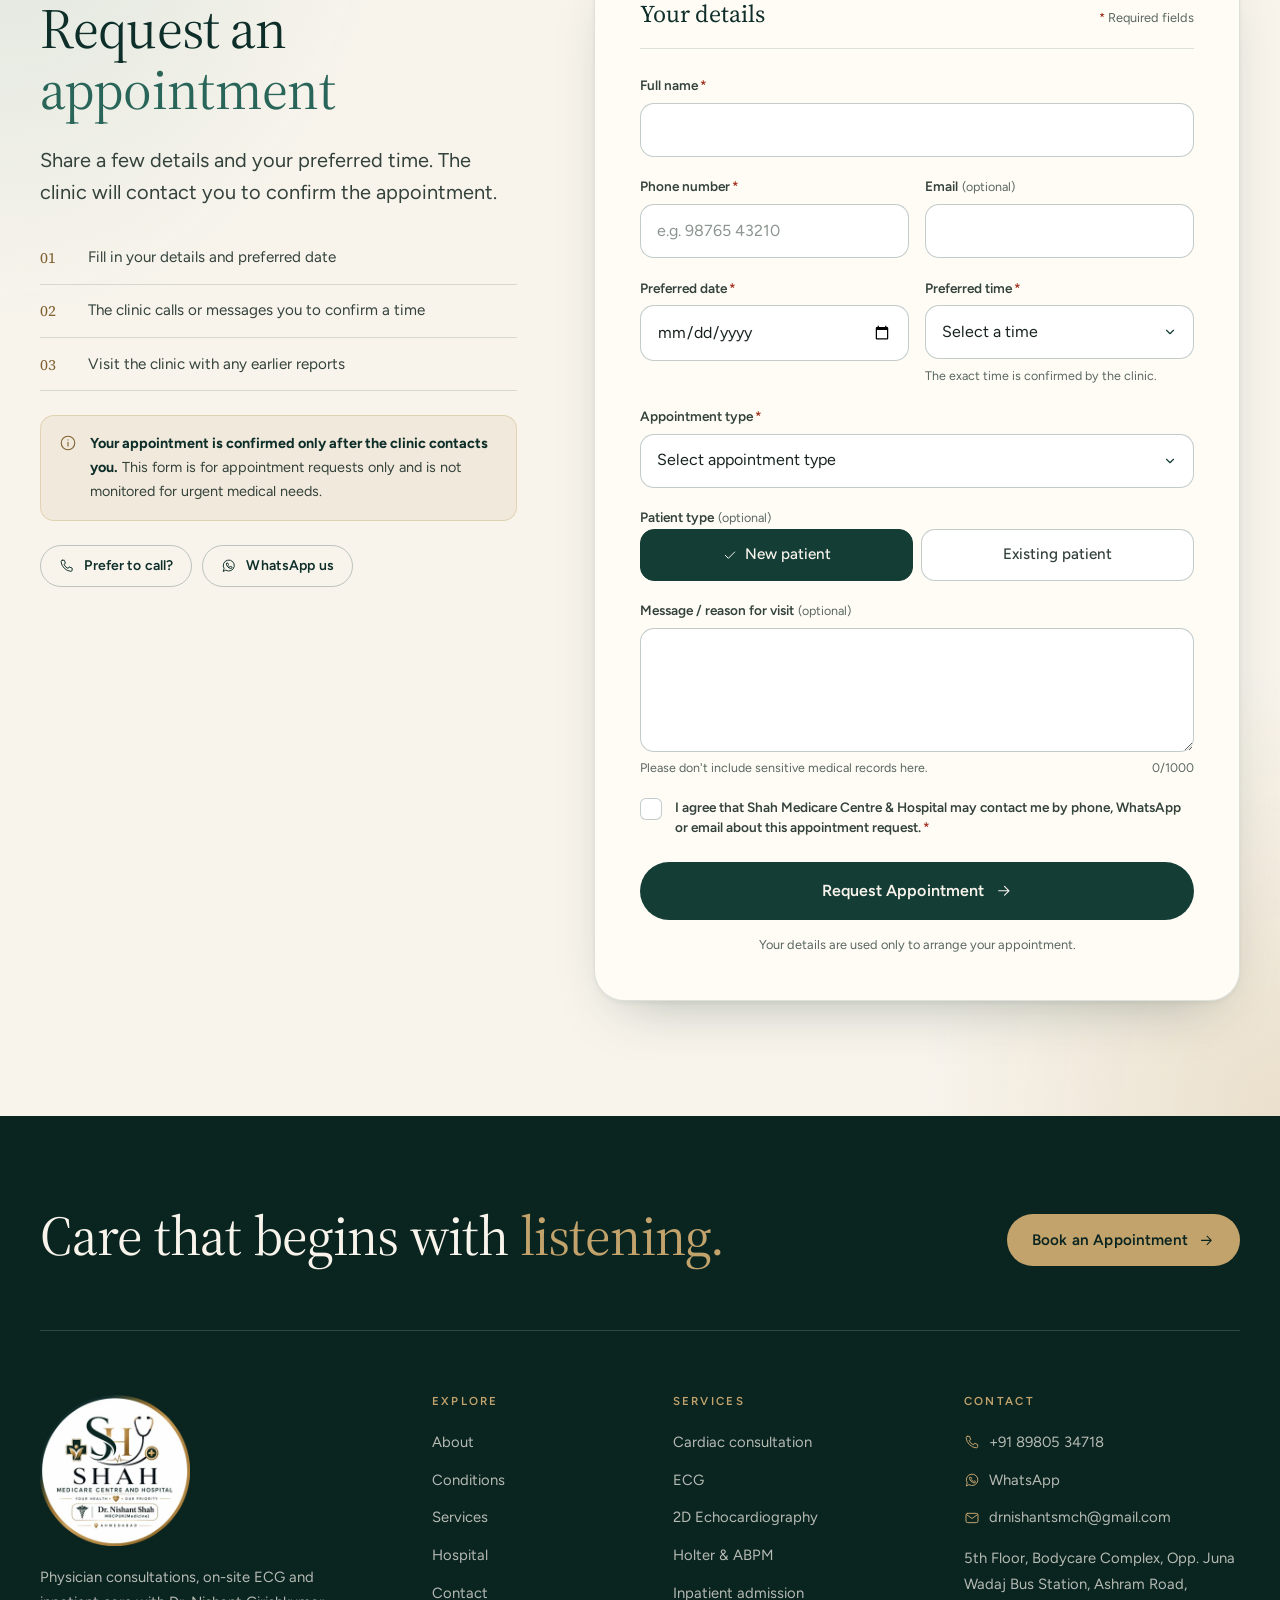
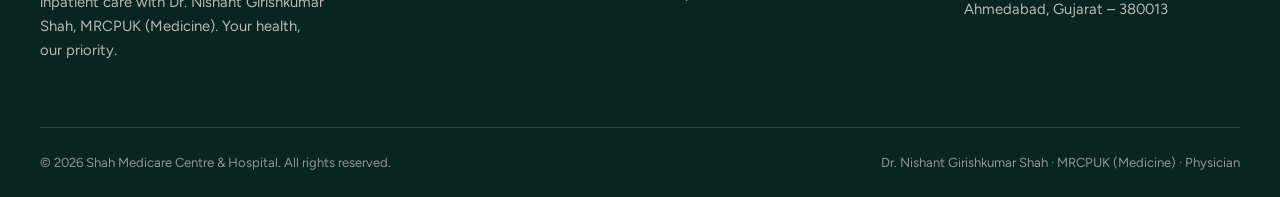
==== commit 122bea22: "css issue solve" ====
--- a/index.html
+++ b/index.html
@@ -35,7 +35,7 @@
   <link rel="preload" as="image" href="assets/images/dr-shah-portrait-1000.webp"
     imagesrcset="assets/images/dr-shah-portrait-640.webp 640w, assets/images/dr-shah-portrait-1000.webp 1000w, assets/images/dr-shah-portrait-1600.webp 1600w"
     imagesizes="(max-width: 860px) 80vw, 520px" type="image/webp">
-  <link rel="stylesheet" href="css/style.css?v=20260929">
+  <link rel="stylesheet" href="css/style.css">
   <script>document.documentElement.classList.replace('no-js', 'js');</script>
 
   <script type="application/ld+json">
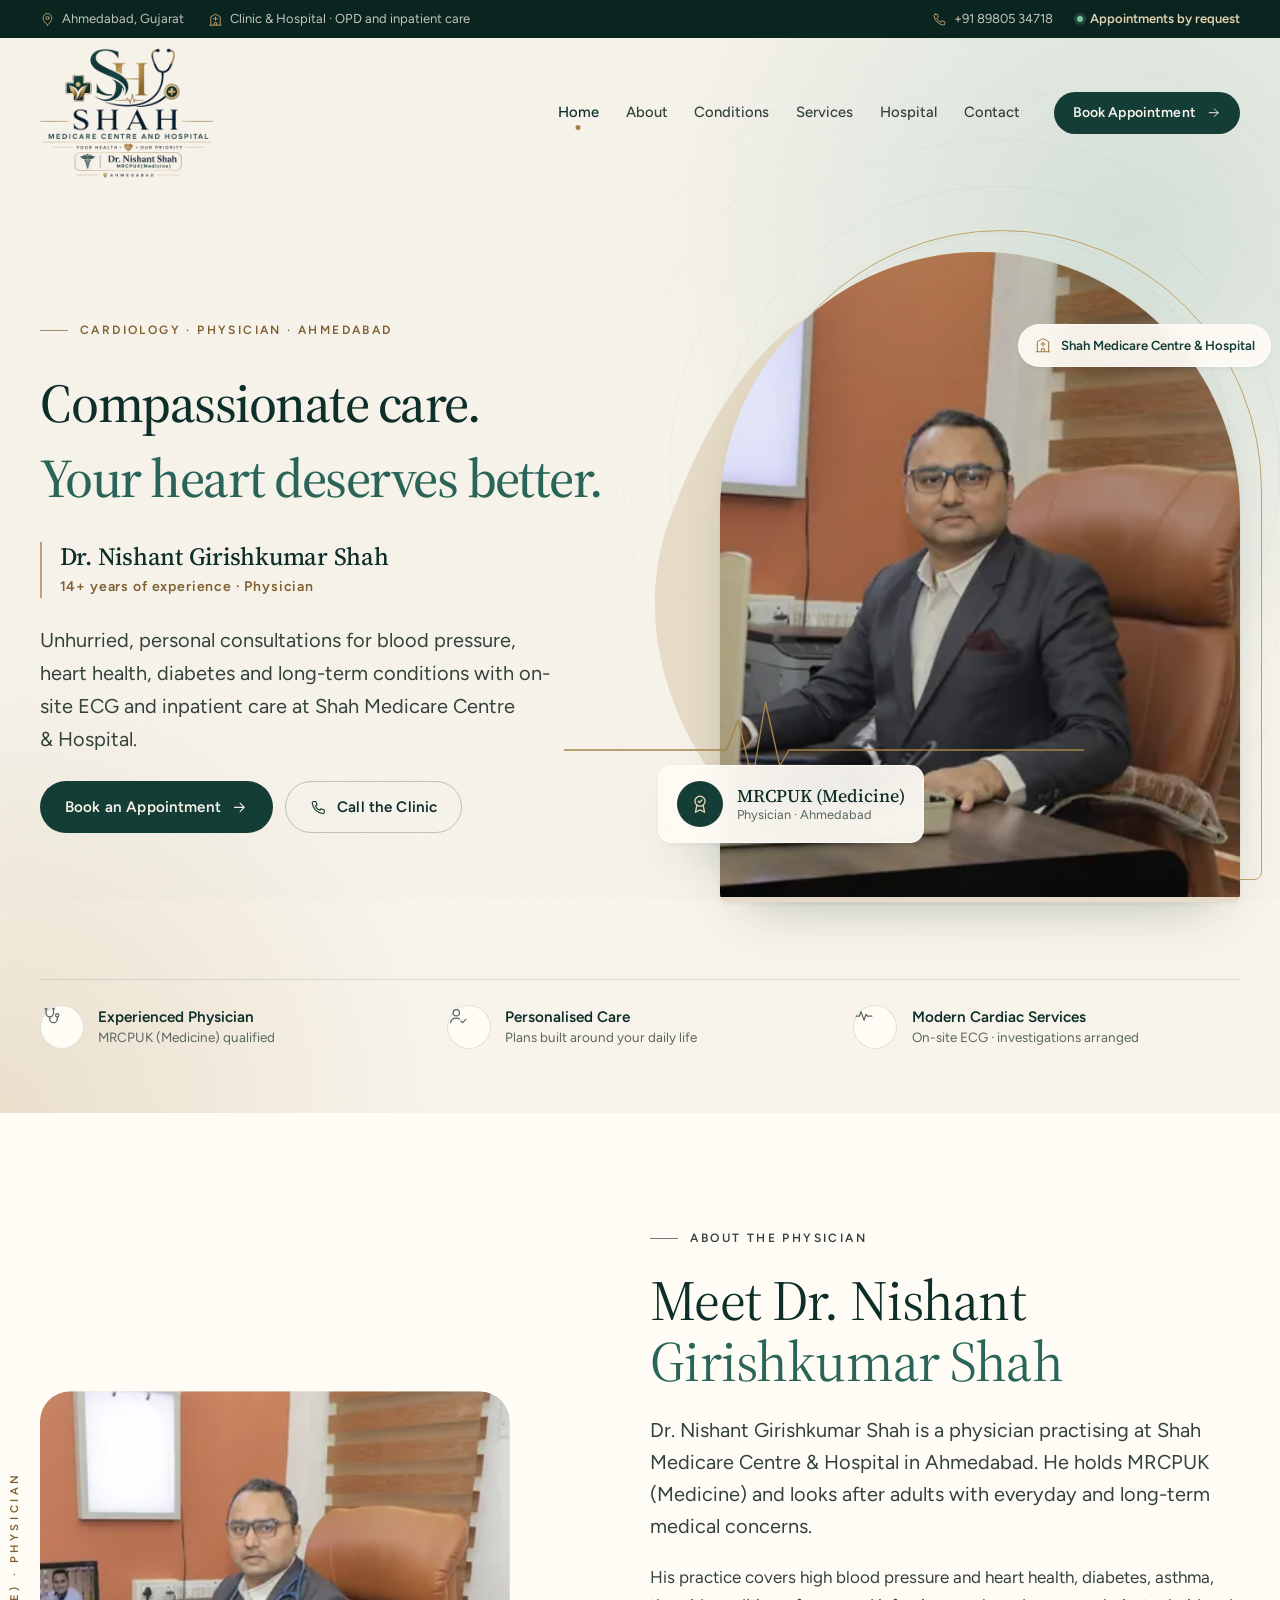
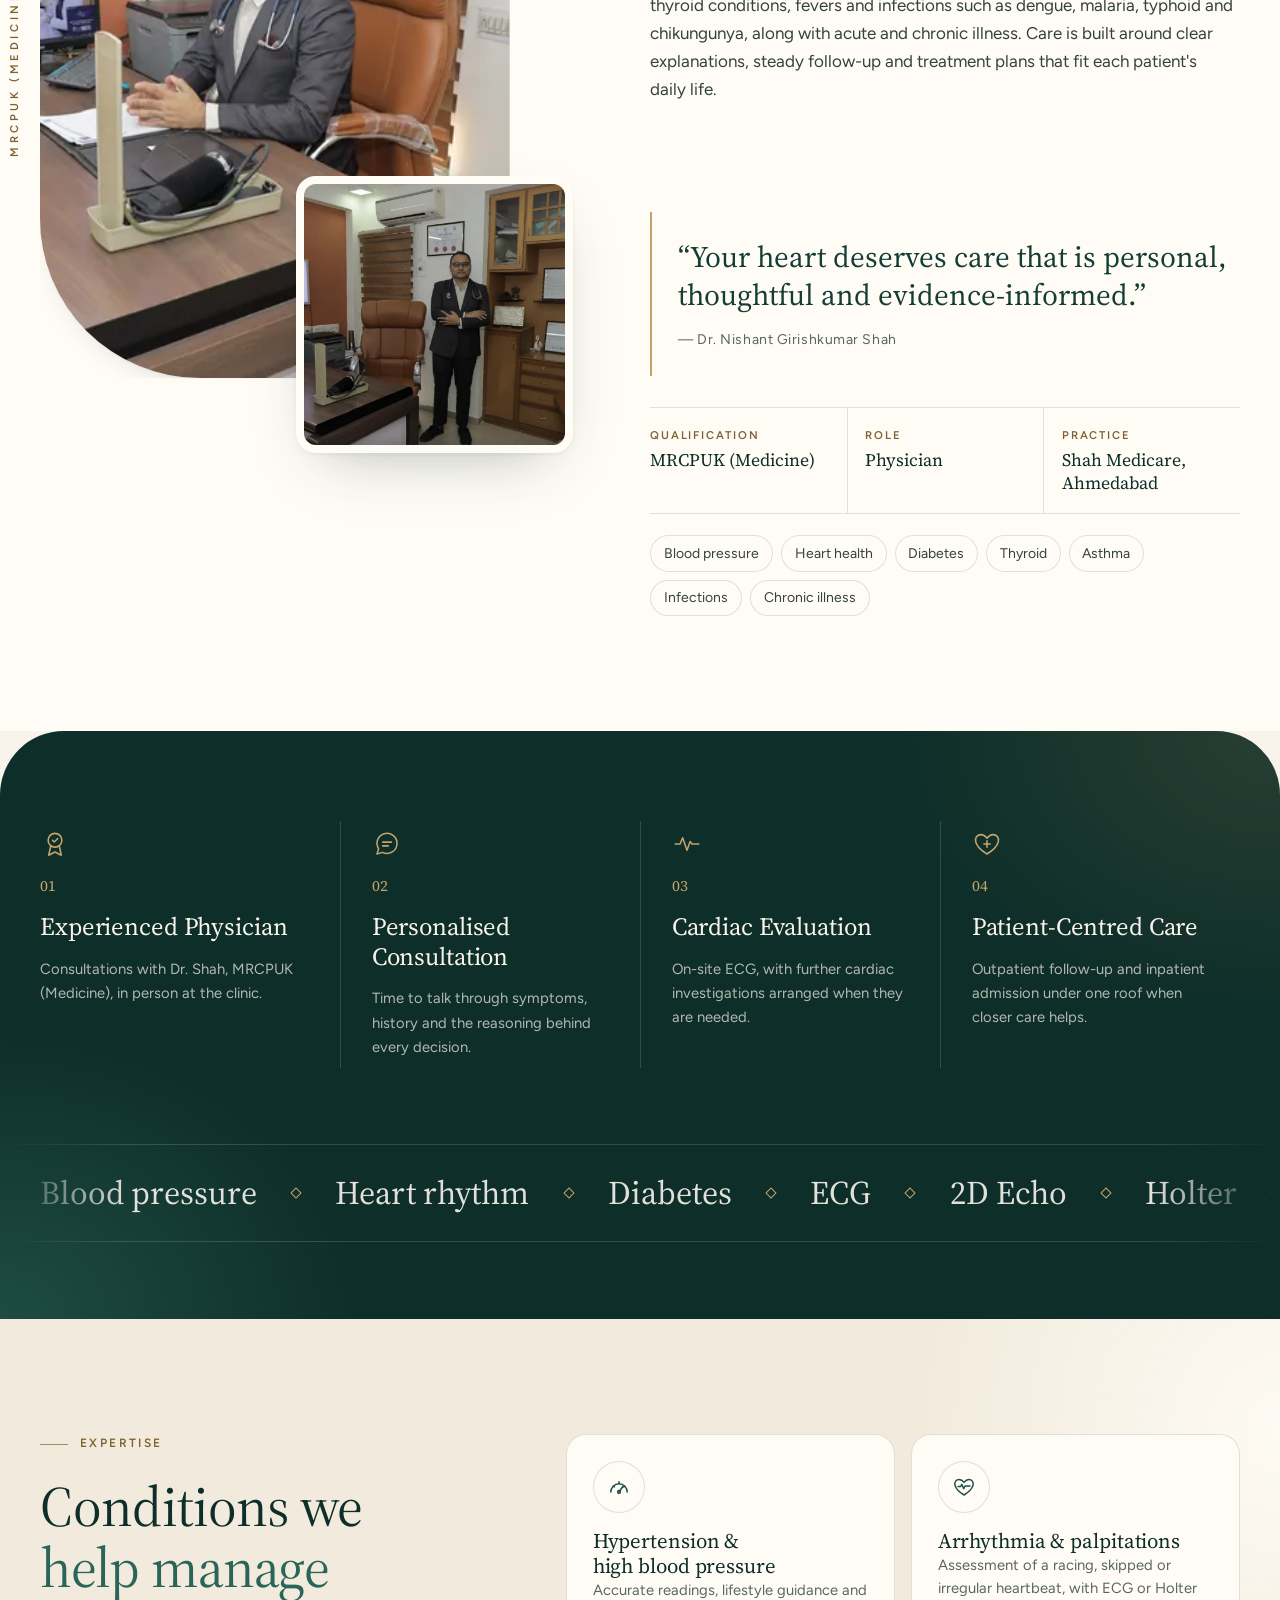
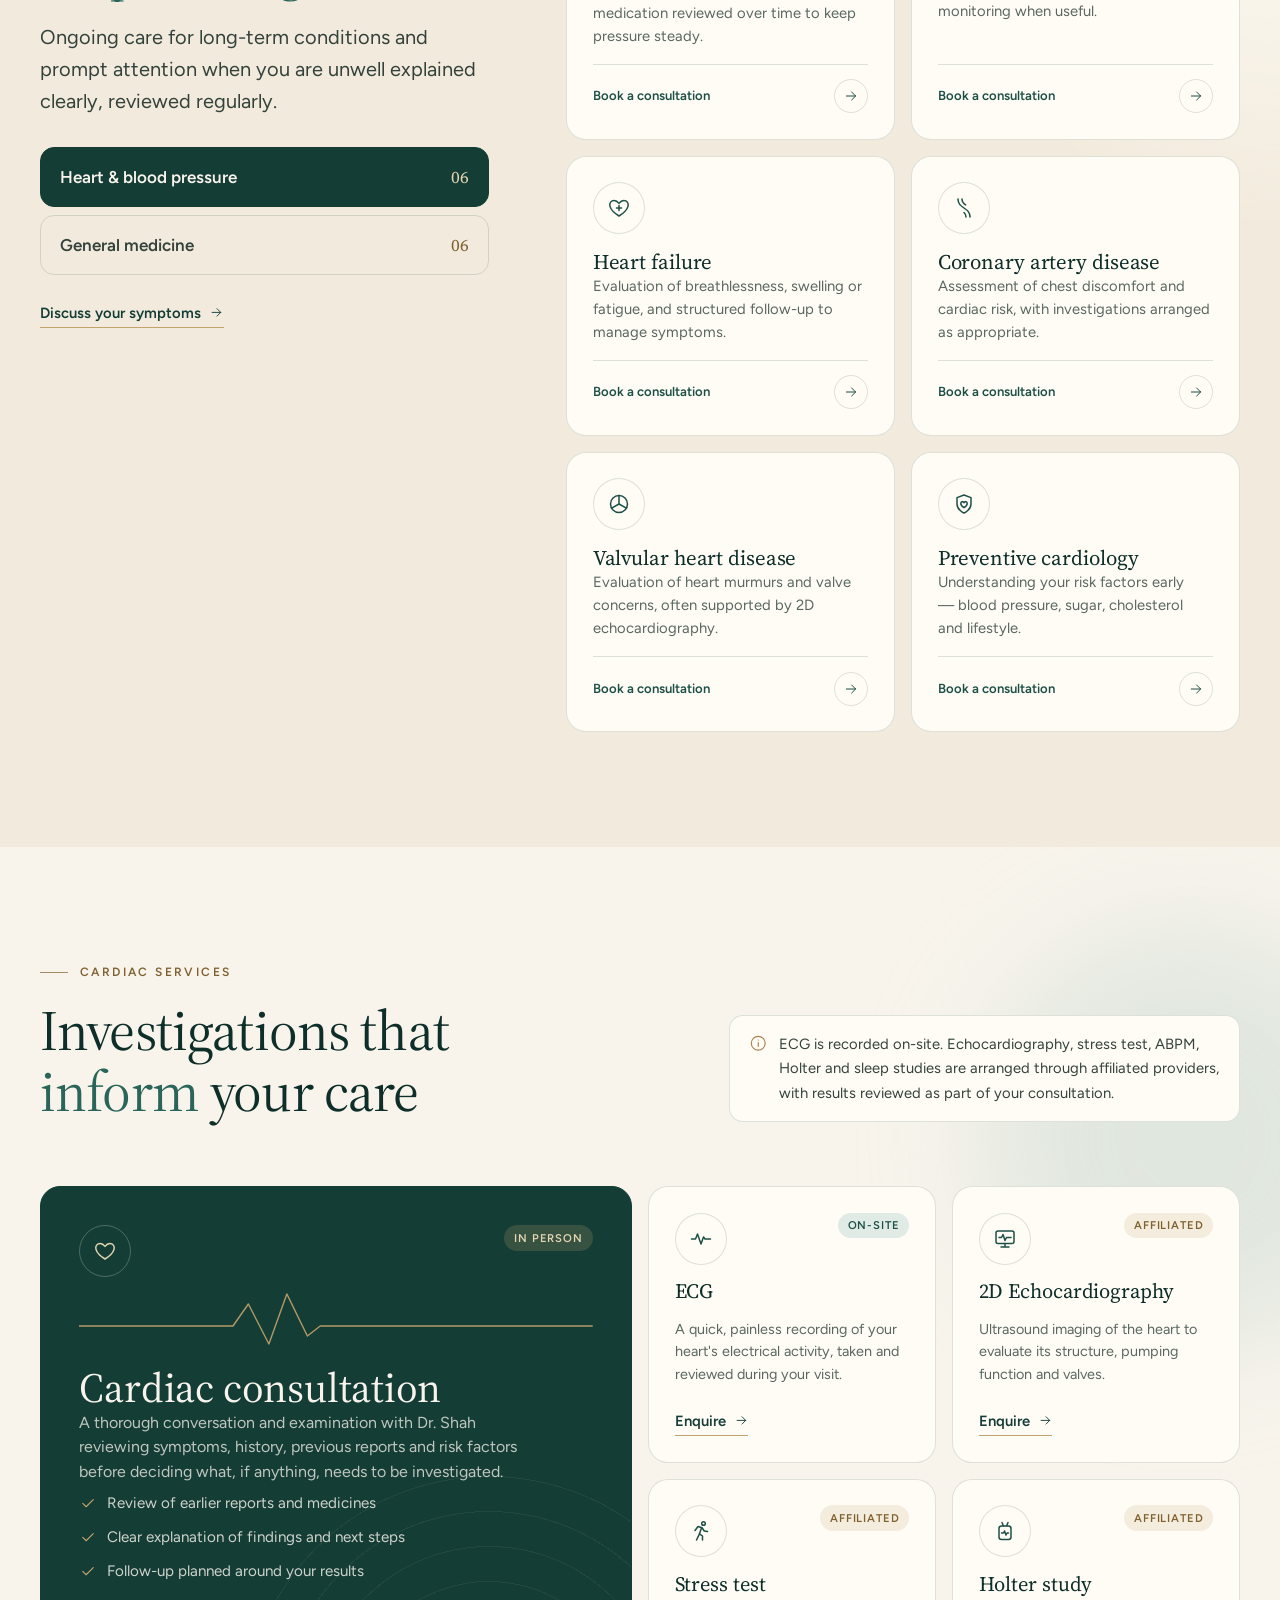
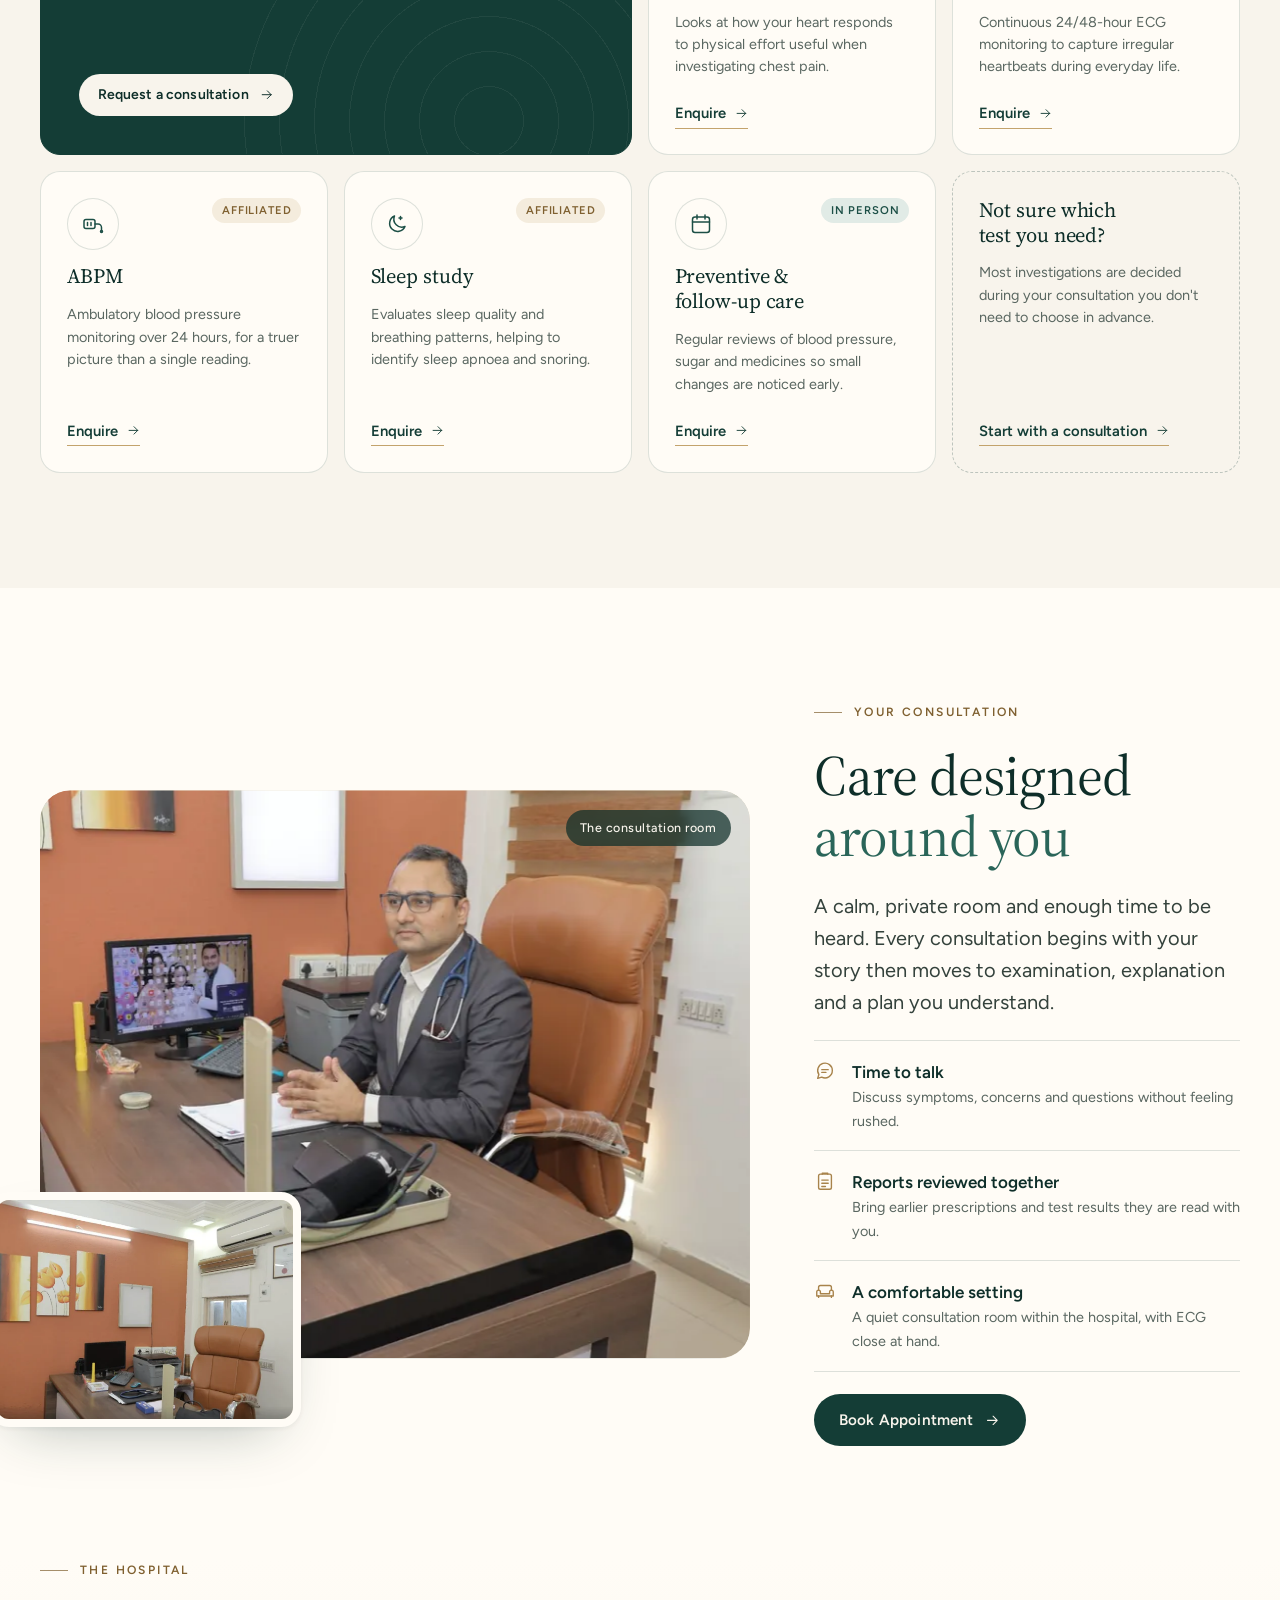
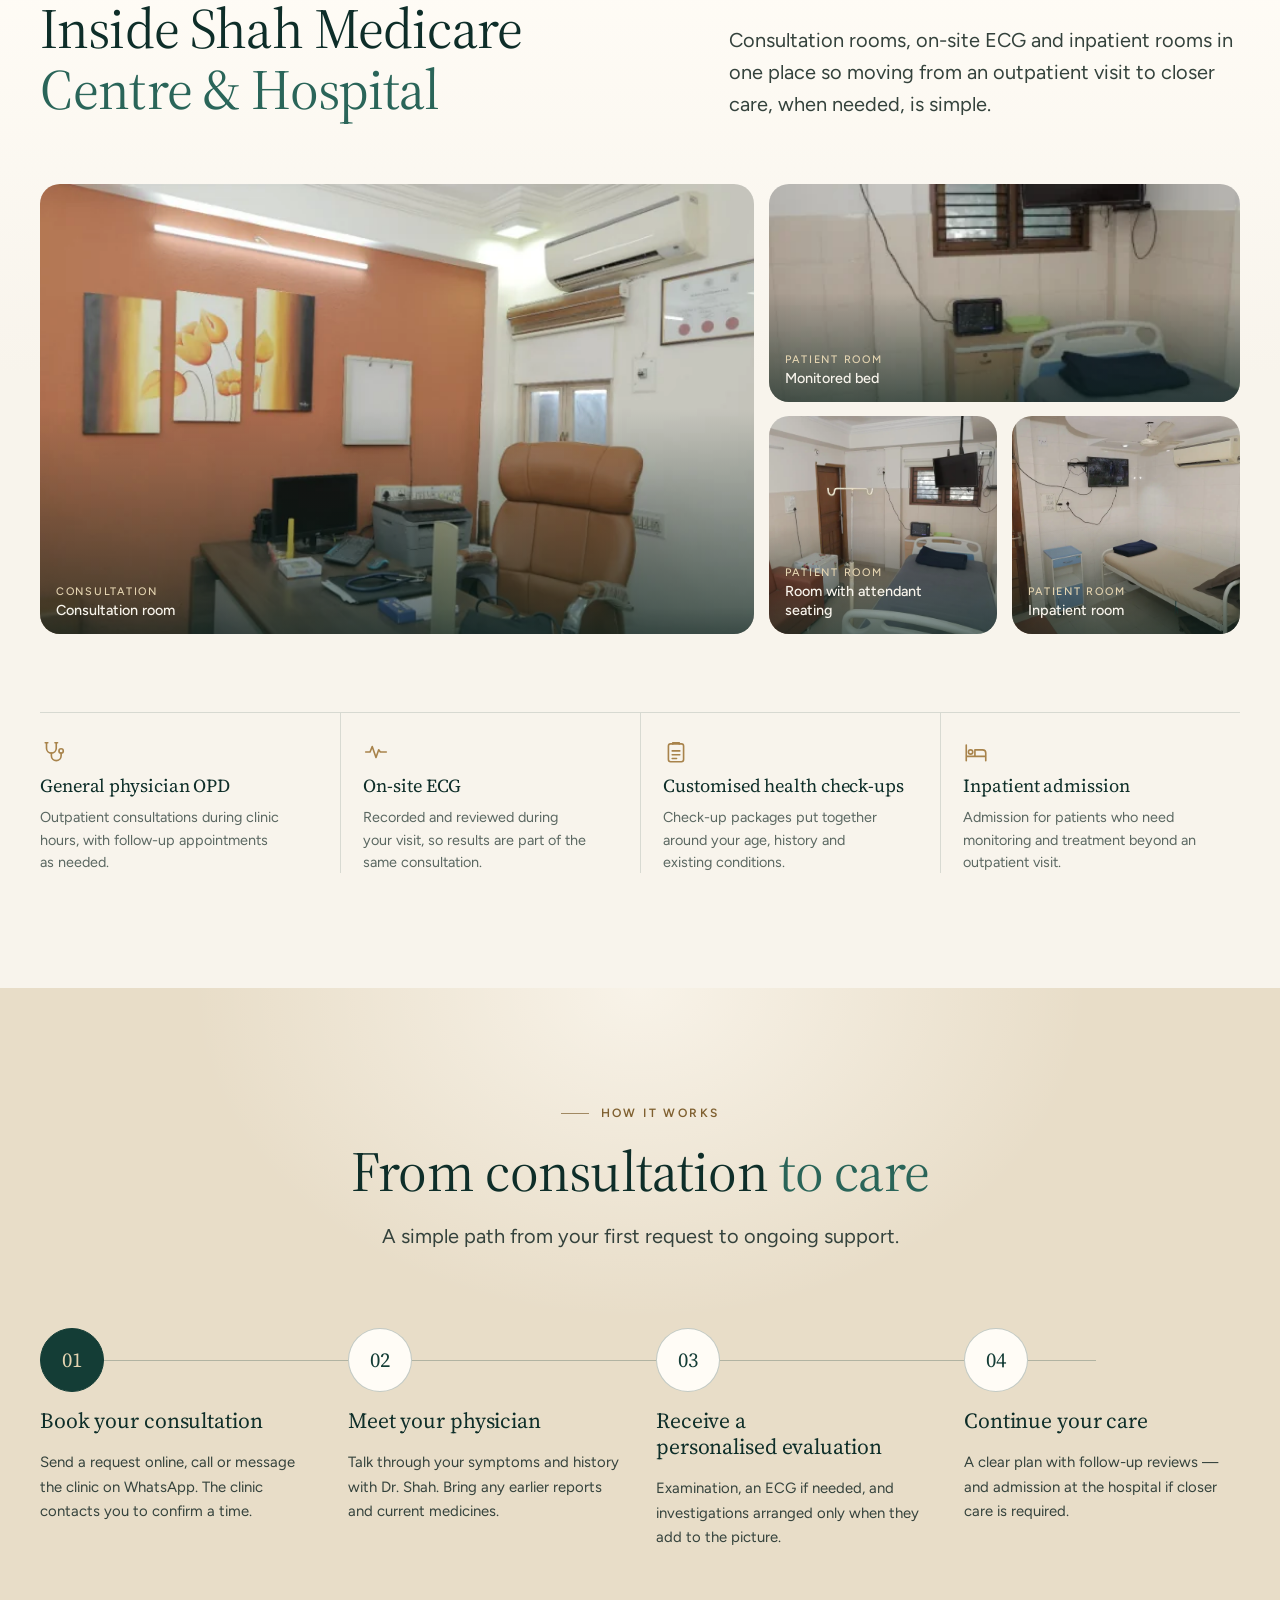
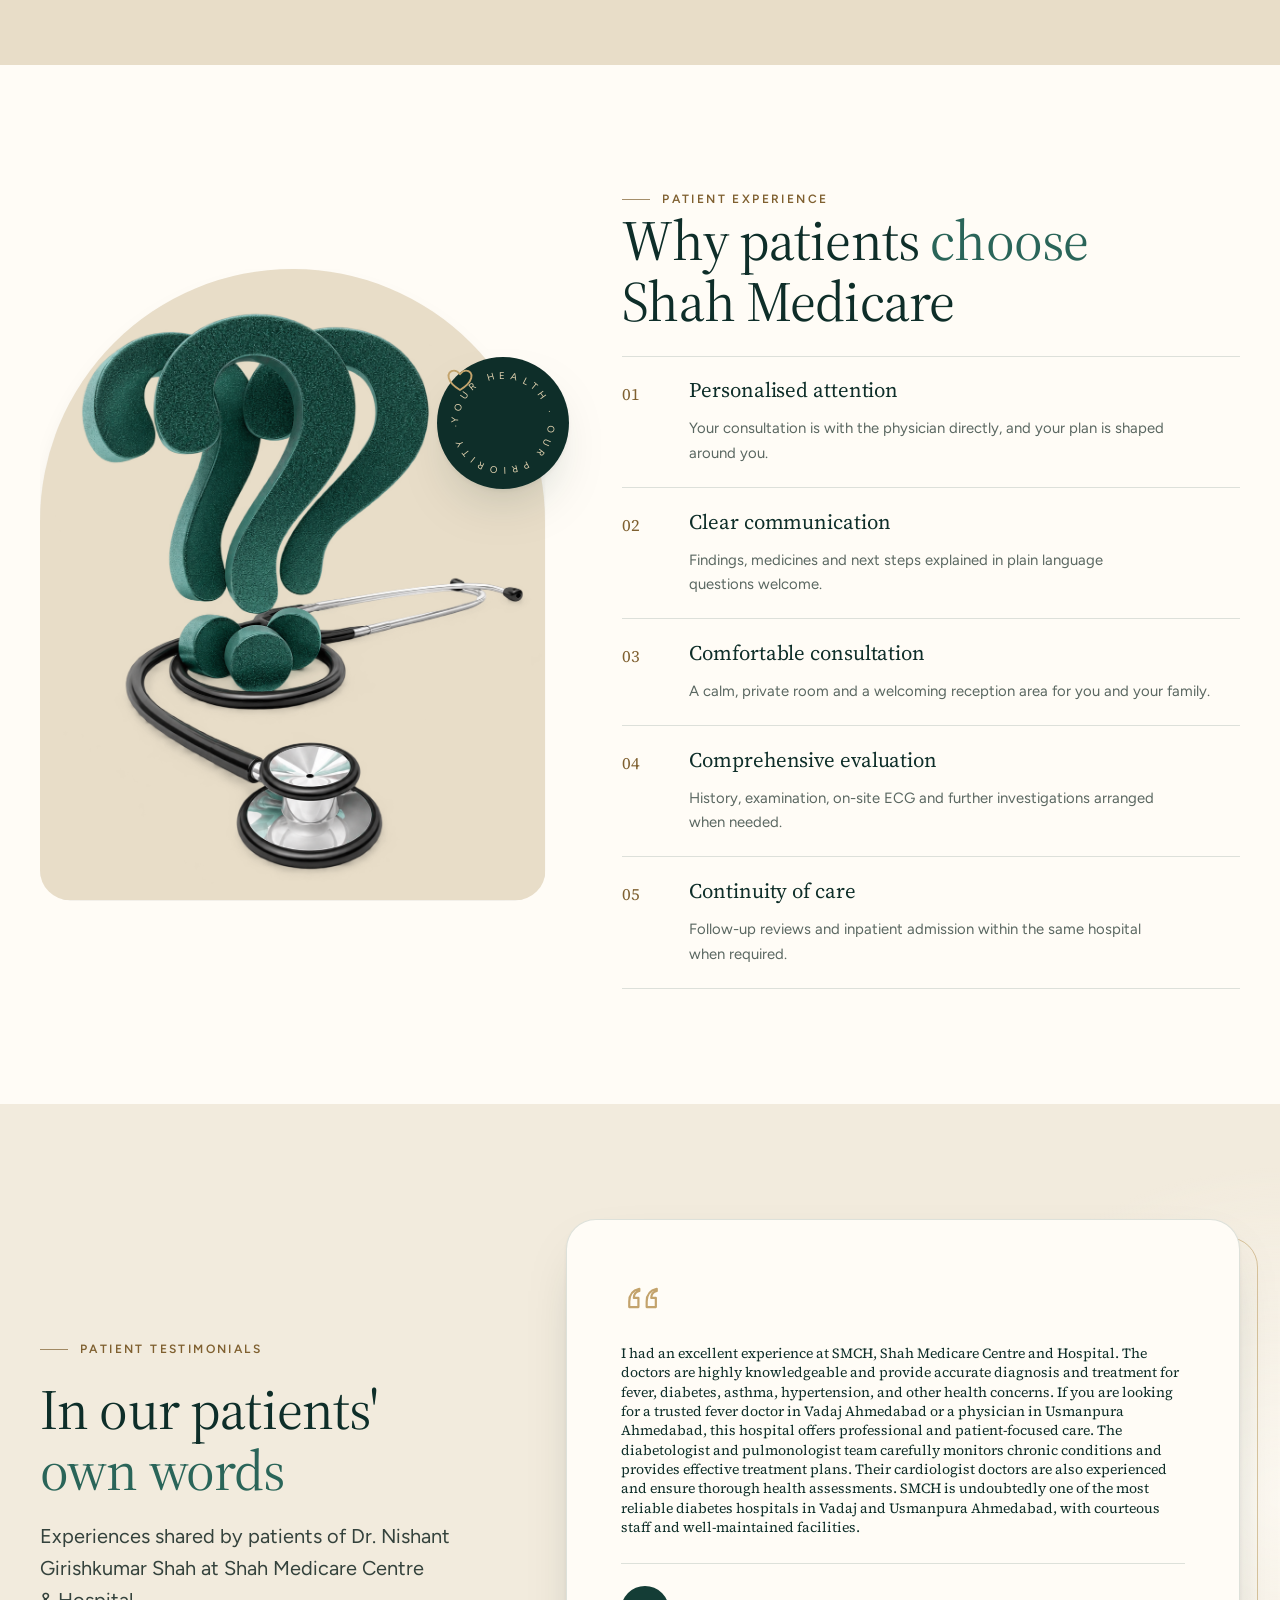
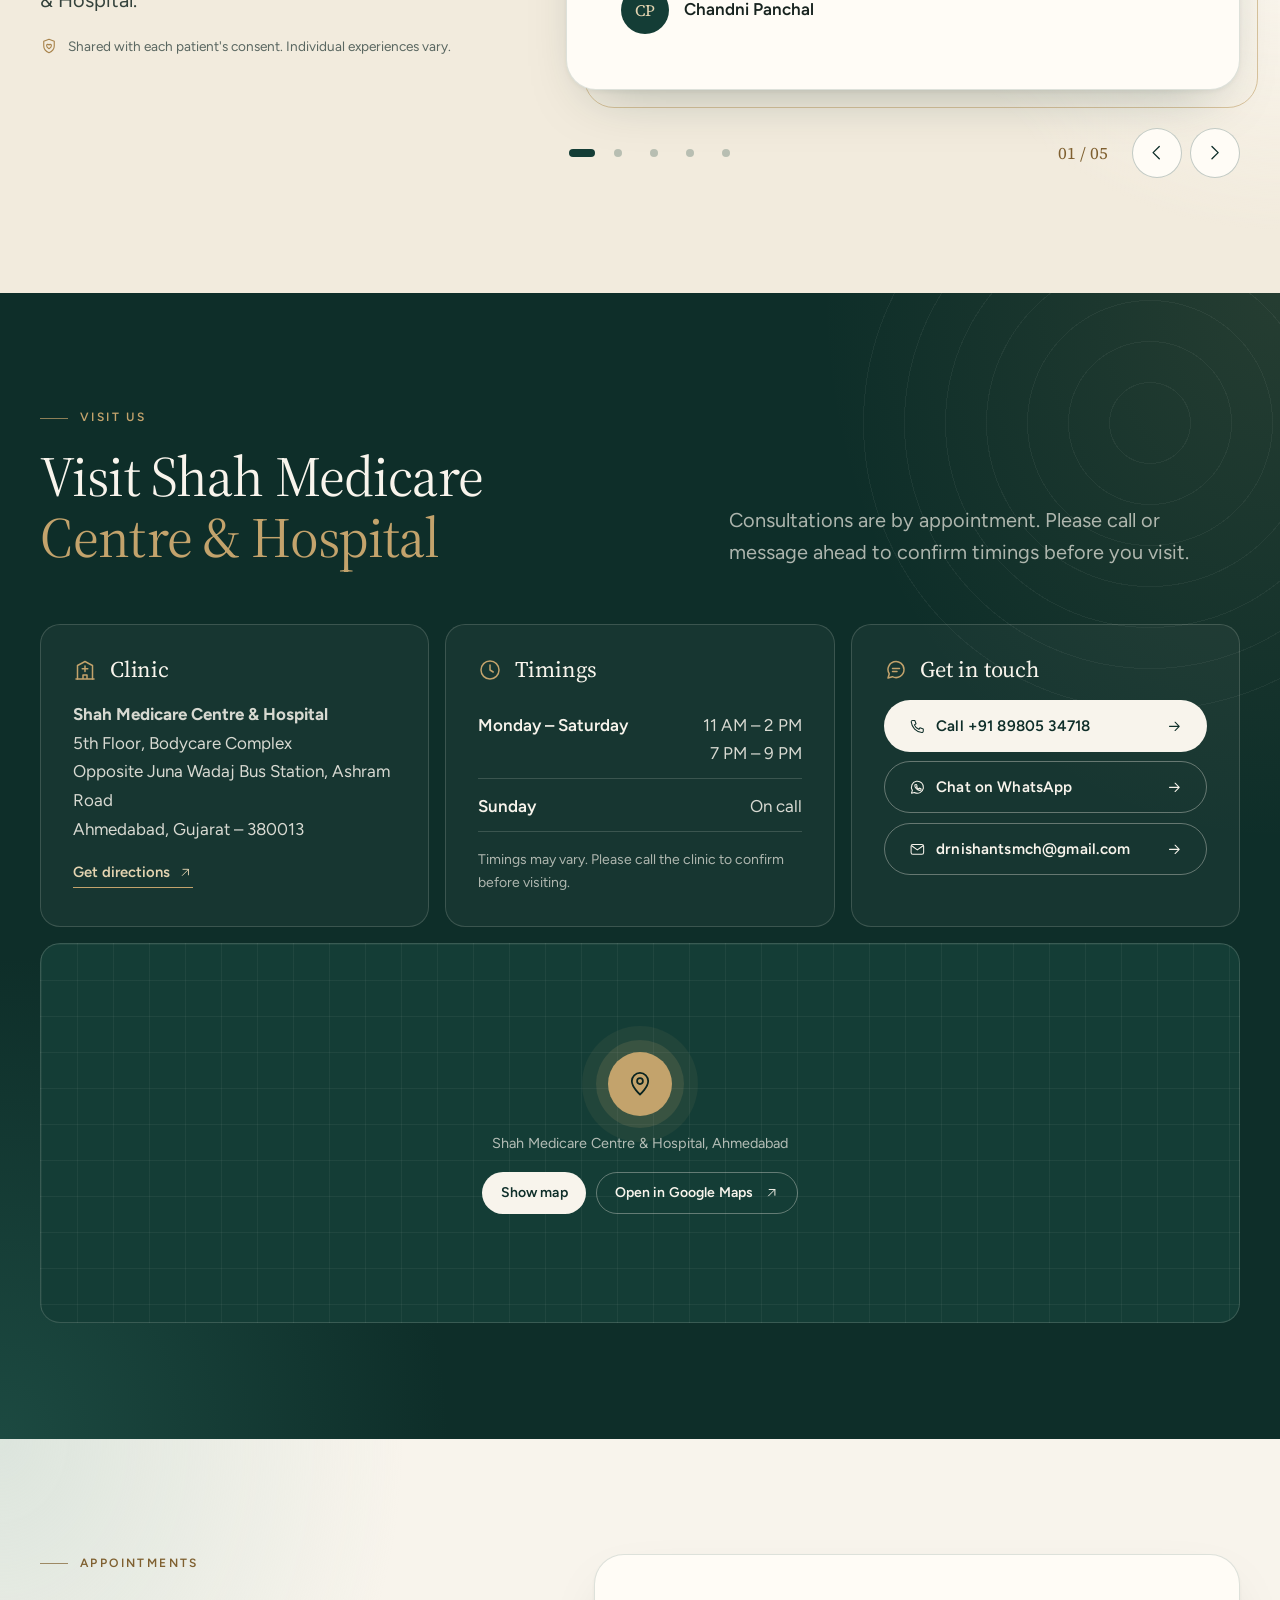
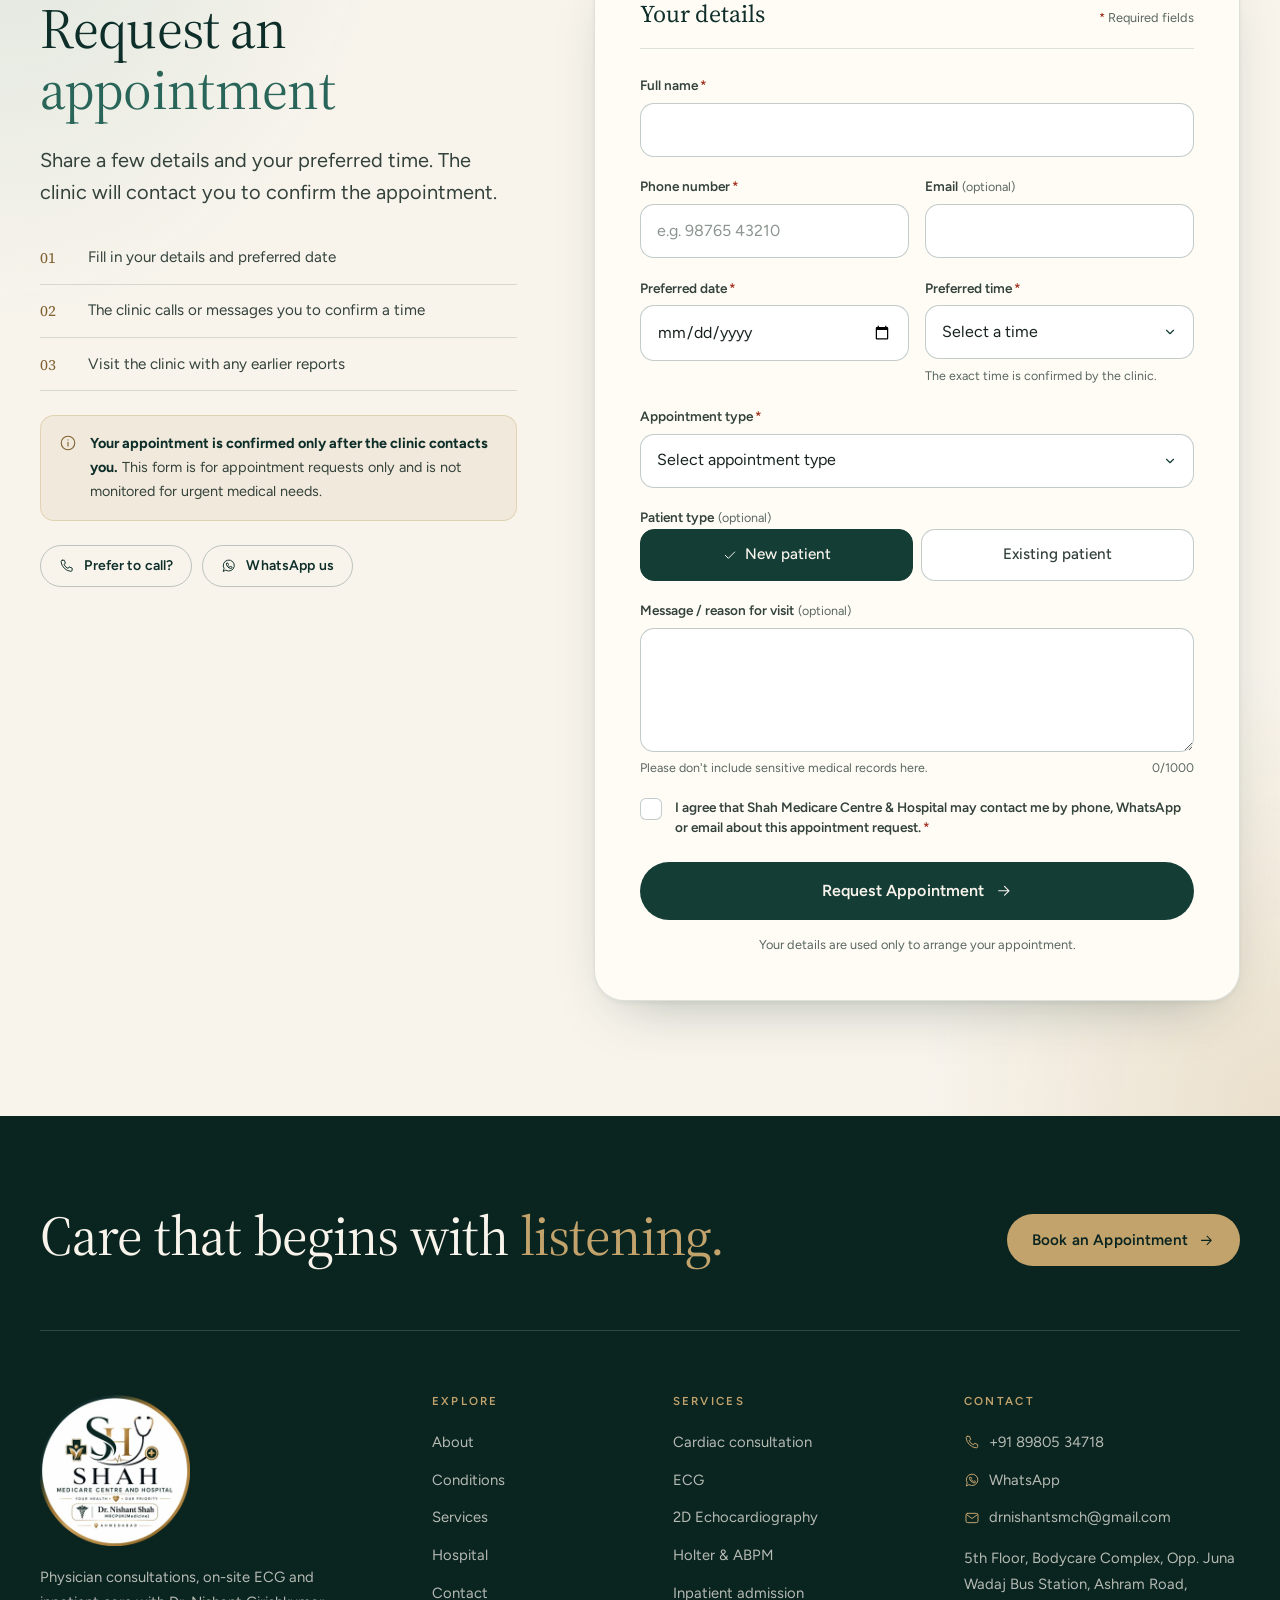
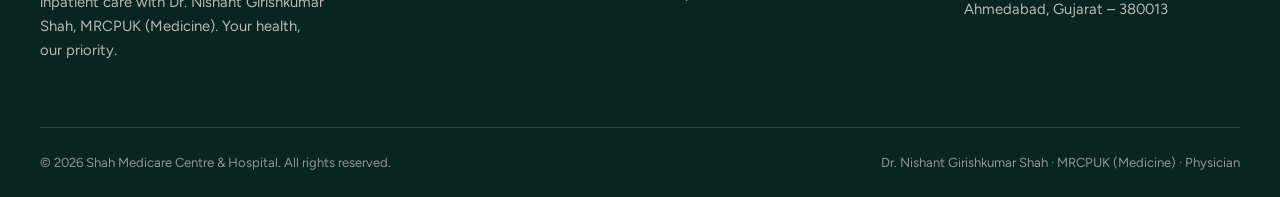
==== commit 3705d0ac: "content issue solve" ====
--- a/index.html
+++ b/index.html
@@ -389,7 +389,7 @@
 years of experience · Physician</span>
             </div>
             <p class="hero__desc" data-hero style="--d:480ms">Unhurried, personal consultations for blood pressure,
-              heart health, diabetes and long-term conditions — with on-site ECG and inpatient care at Shah Medicare
+              heart health, diabetes and long-term conditions  with on-site ECG and inpatient care at Shah Medicare
               Centre &amp; Hospital.</p>
             <div class="hero__actions" data-hero style="--d:600ms">
               <a class="btn btn--primary" href="#appointment" data-magnetic>Book an Appointment <svg
@@ -621,7 +621,7 @@
         <div class="conditions__aside">
           <p class="eyebrow" data-reveal>Expertise</p>
           <h2 id="conditions-title" data-reveal>Conditions we <em>help manage</em></h2>
-          <p class="lead" data-reveal>Ongoing care for long-term conditions and prompt attention when you are unwell —
+          <p class="lead" data-reveal>Ongoing care for long-term conditions and prompt attention when you are unwell 
             explained clearly, reviewed regularly.</p>
           <div class="tabs" role="tablist" aria-label="Condition groups" data-tabs data-reveal>
             <button class="tab" type="button" role="tab" id="tab-heart" aria-controls="panel-heart"
@@ -853,7 +853,7 @@
             </svg>
             <div>
               <h3>Cardiac consultation</h3>
-              <p>A thorough conversation and examination with Dr. Shah — reviewing symptoms, history, previous reports
+              <p>A thorough conversation and examination with Dr. Shah reviewing symptoms, history, previous reports
                 and risk factors before deciding what, if anything, needs to be investigated.</p>
               <ul class="svc__list" role="list">
                 <li><svg class="icon" aria-hidden="true">
@@ -901,7 +901,7 @@
                   <use href="#i-stress" />
                 </svg></span><span class="badge badge--gold">Affiliated</span></div>
             <h3>Stress test</h3>
-            <p>Looks at how your heart responds to physical effort — useful when investigating chest pain.</p>
+            <p>Looks at how your heart responds to physical effort useful when investigating chest pain.</p>
             <div class="svc__action"><button type="button" class="link-arrow" data-book="Other"
                 data-book-note="Stress test">Enquire <svg class="icon" aria-hidden="true">
                   <use href="#i-arrow" />
@@ -953,7 +953,7 @@
           </li>
           <li class="svc svc--cta" data-reveal style="--d:180ms">
             <h3>Not sure which test you need?</h3>
-            <p>Most investigations are decided during your consultation — you don't need to choose in advance.</p>
+            <p>Most investigations are decided during your consultation you don't need to choose in advance.</p>
             <div class="svc__action"><a class="link-arrow" href="#appointment">Start with a consultation <svg
                   class="icon" aria-hidden="true">
                   <use href="#i-arrow" />
@@ -994,7 +994,7 @@
           <p class="eyebrow" data-reveal>Your consultation</p>
           <h2 id="consult-title" data-reveal>Care designed <em>around you</em></h2>
           <p class="lead" data-reveal>A calm, private room and enough time to be heard. Every consultation begins with
-            your story — then moves to examination, explanation and a plan you understand.</p>
+            your story then moves to examination, explanation and a plan you understand.</p>
           <ul class="benefits" role="list" data-reveal>
             <li><svg class="icon" aria-hidden="true">
                 <use href="#i-chat" />
@@ -1005,7 +1005,7 @@
             <li><svg class="icon" aria-hidden="true">
                 <use href="#i-clipboard" />
               </svg>
-              <div><strong>Reports reviewed together</strong><span>Bring earlier prescriptions and test results — they
+              <div><strong>Reports reviewed together</strong><span>Bring earlier prescriptions and test results they
                   are read with you.</span></div>
             </li>
             <li><svg class="icon" aria-hidden="true">
@@ -1031,7 +1031,7 @@
             <p class="eyebrow" data-reveal>The hospital</p>
             <h2 id="hospital-title" data-reveal>Inside Shah Medicare <em>Centre &amp; Hospital</em></h2>
           </div>
-          <p class="lead" data-reveal>Consultation rooms, on-site ECG and inpatient rooms in one place — so moving from
+          <p class="lead" data-reveal>Consultation rooms, on-site ECG and inpatient rooms in one place so moving from
             an outpatient visit to closer care, when needed, is simple.</p>
         </div>
 
@@ -1128,7 +1128,7 @@
         <div class="sec-head sec-head--center">
           <p class="eyebrow" data-reveal>How it works</p>
           <h2 id="journey-title" data-reveal>From consultation <em>to care</em></h2>
-          <p class="lead" data-reveal>A simple path — from your first request to ongoing support.</p>
+          <p class="lead" data-reveal>A simple path from your first request to ongoing support.</p>
         </div>
         <ol class="steps" role="list">
           <li class="steps__line" aria-hidden="true"></li>
@@ -1189,7 +1189,7 @@
             </li>
             <li data-reveal>
               <h3>Clear communication</h3>
-              <p>Findings, medicines and next steps explained in plain language — questions welcome.</p>
+              <p>Findings, medicines and next steps explained in plain language questions welcome.</p>
             </li>
             <li data-reveal>
               <h3>Comfortable consultation</h3>
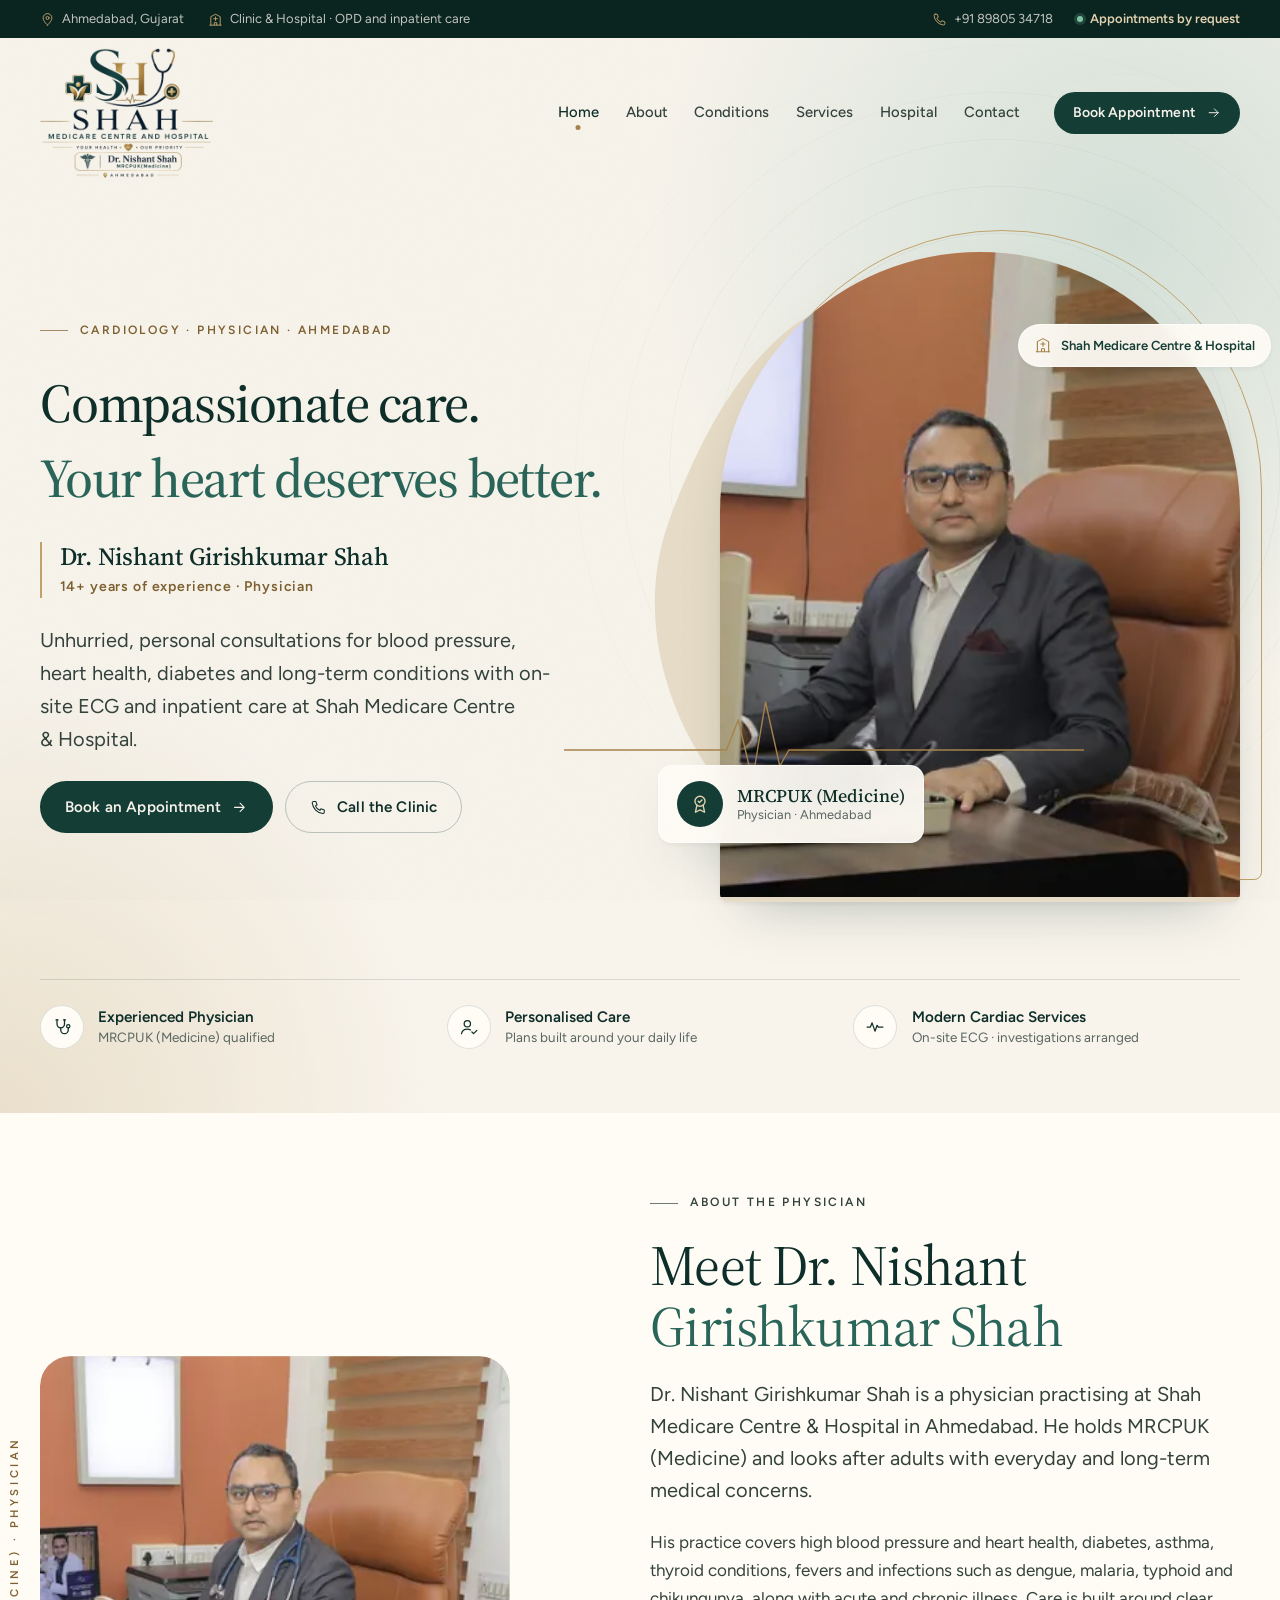
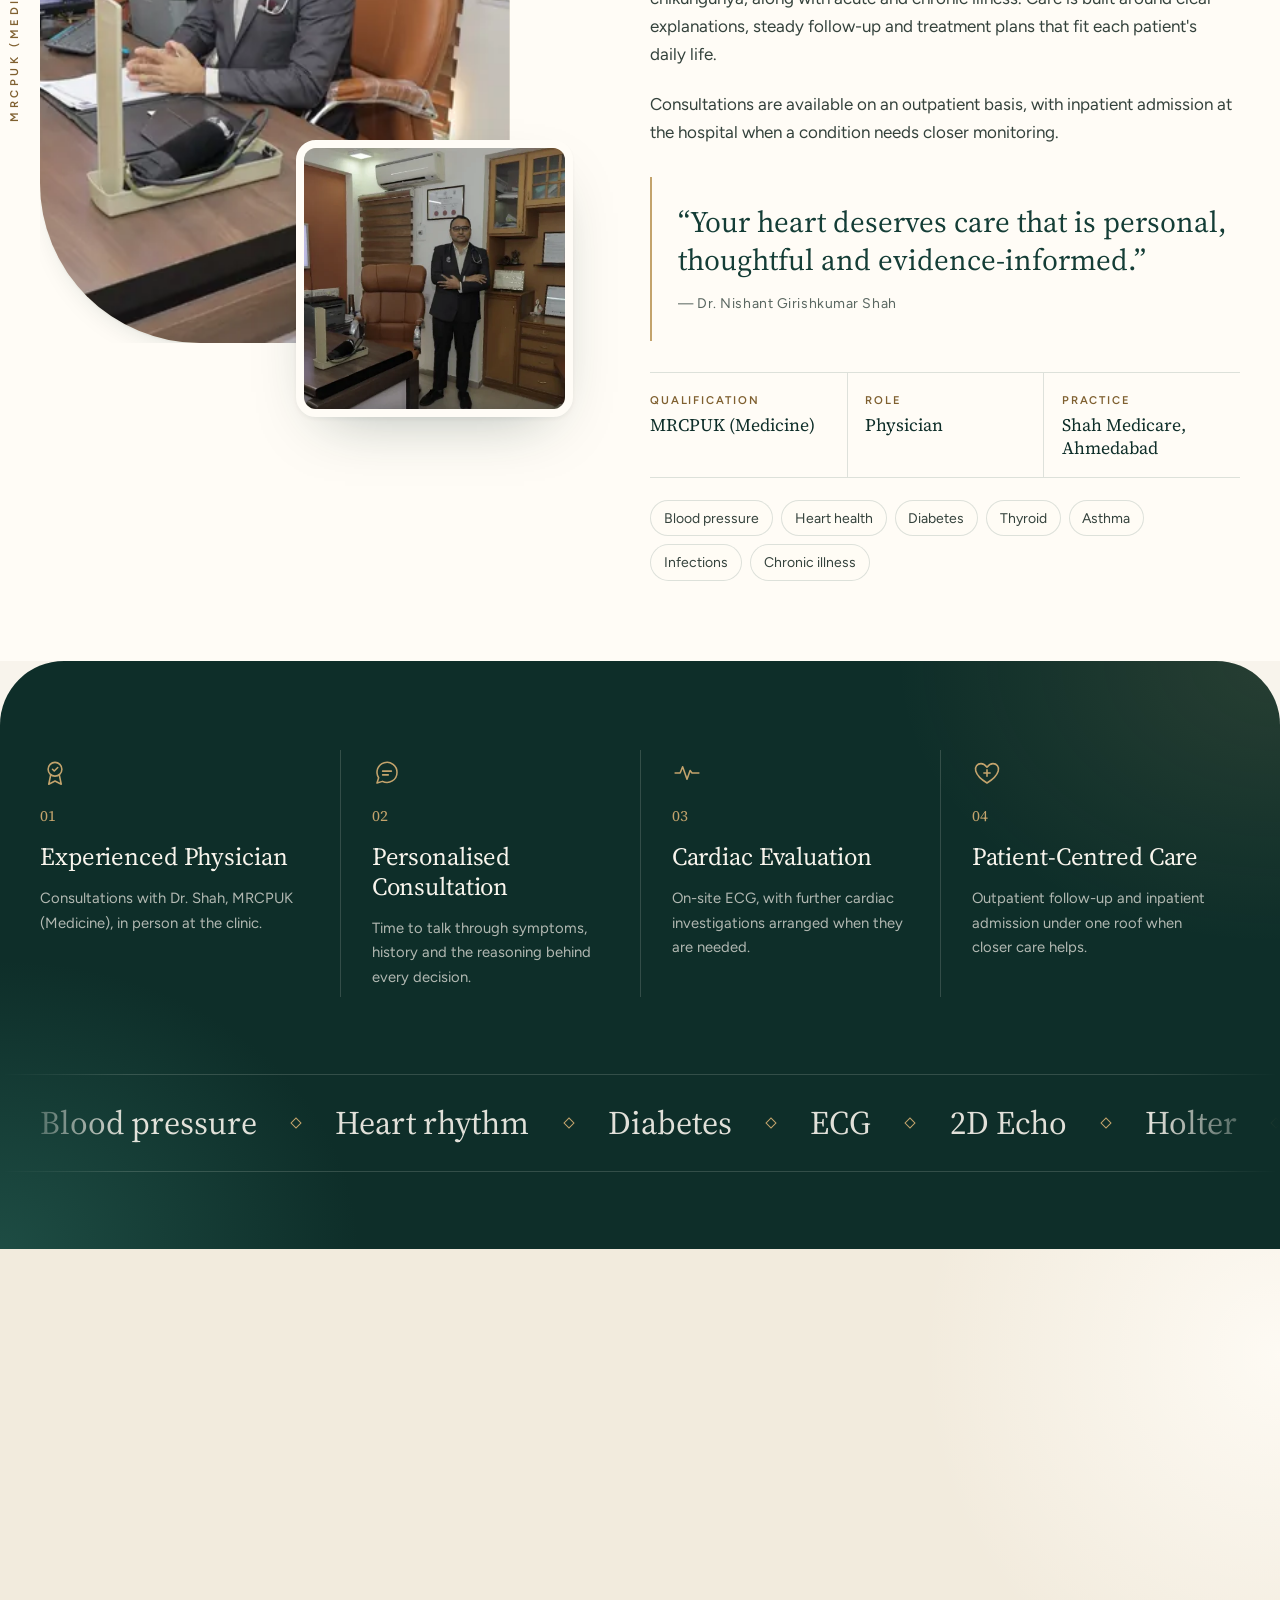
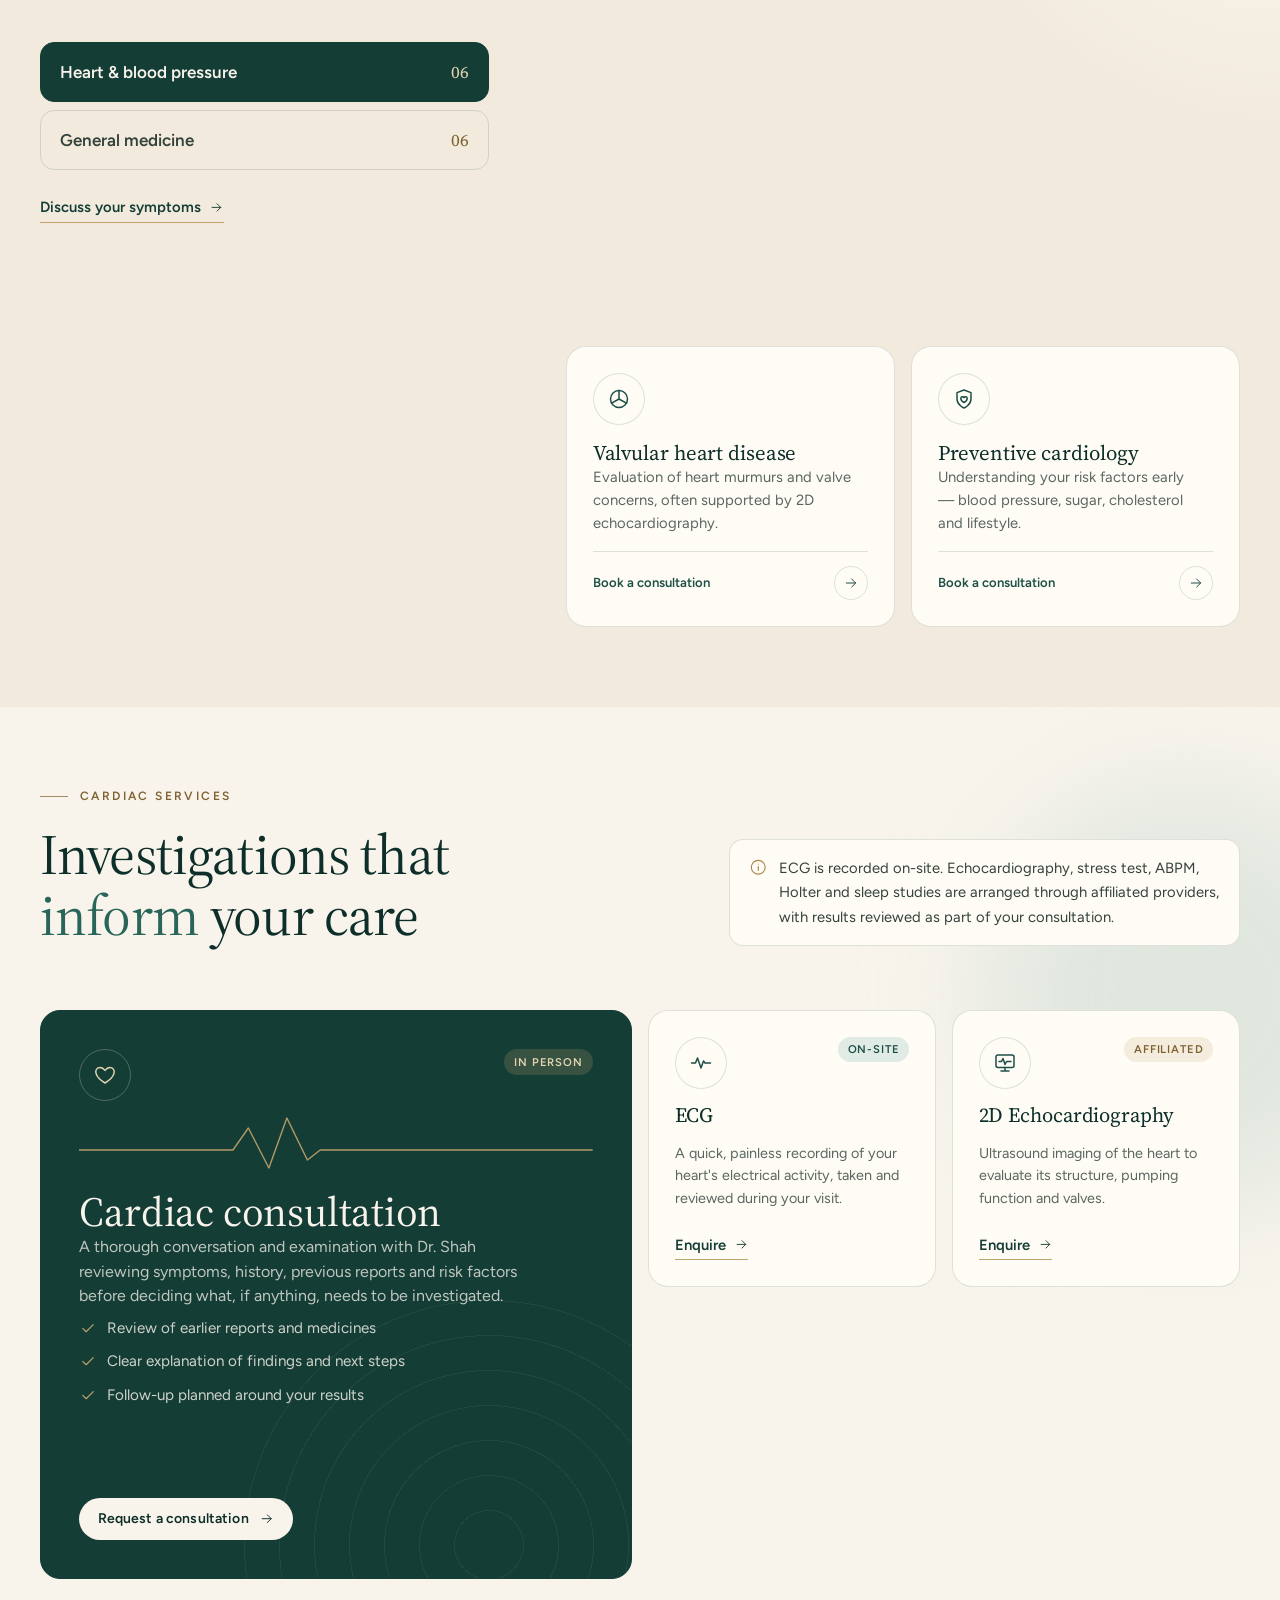
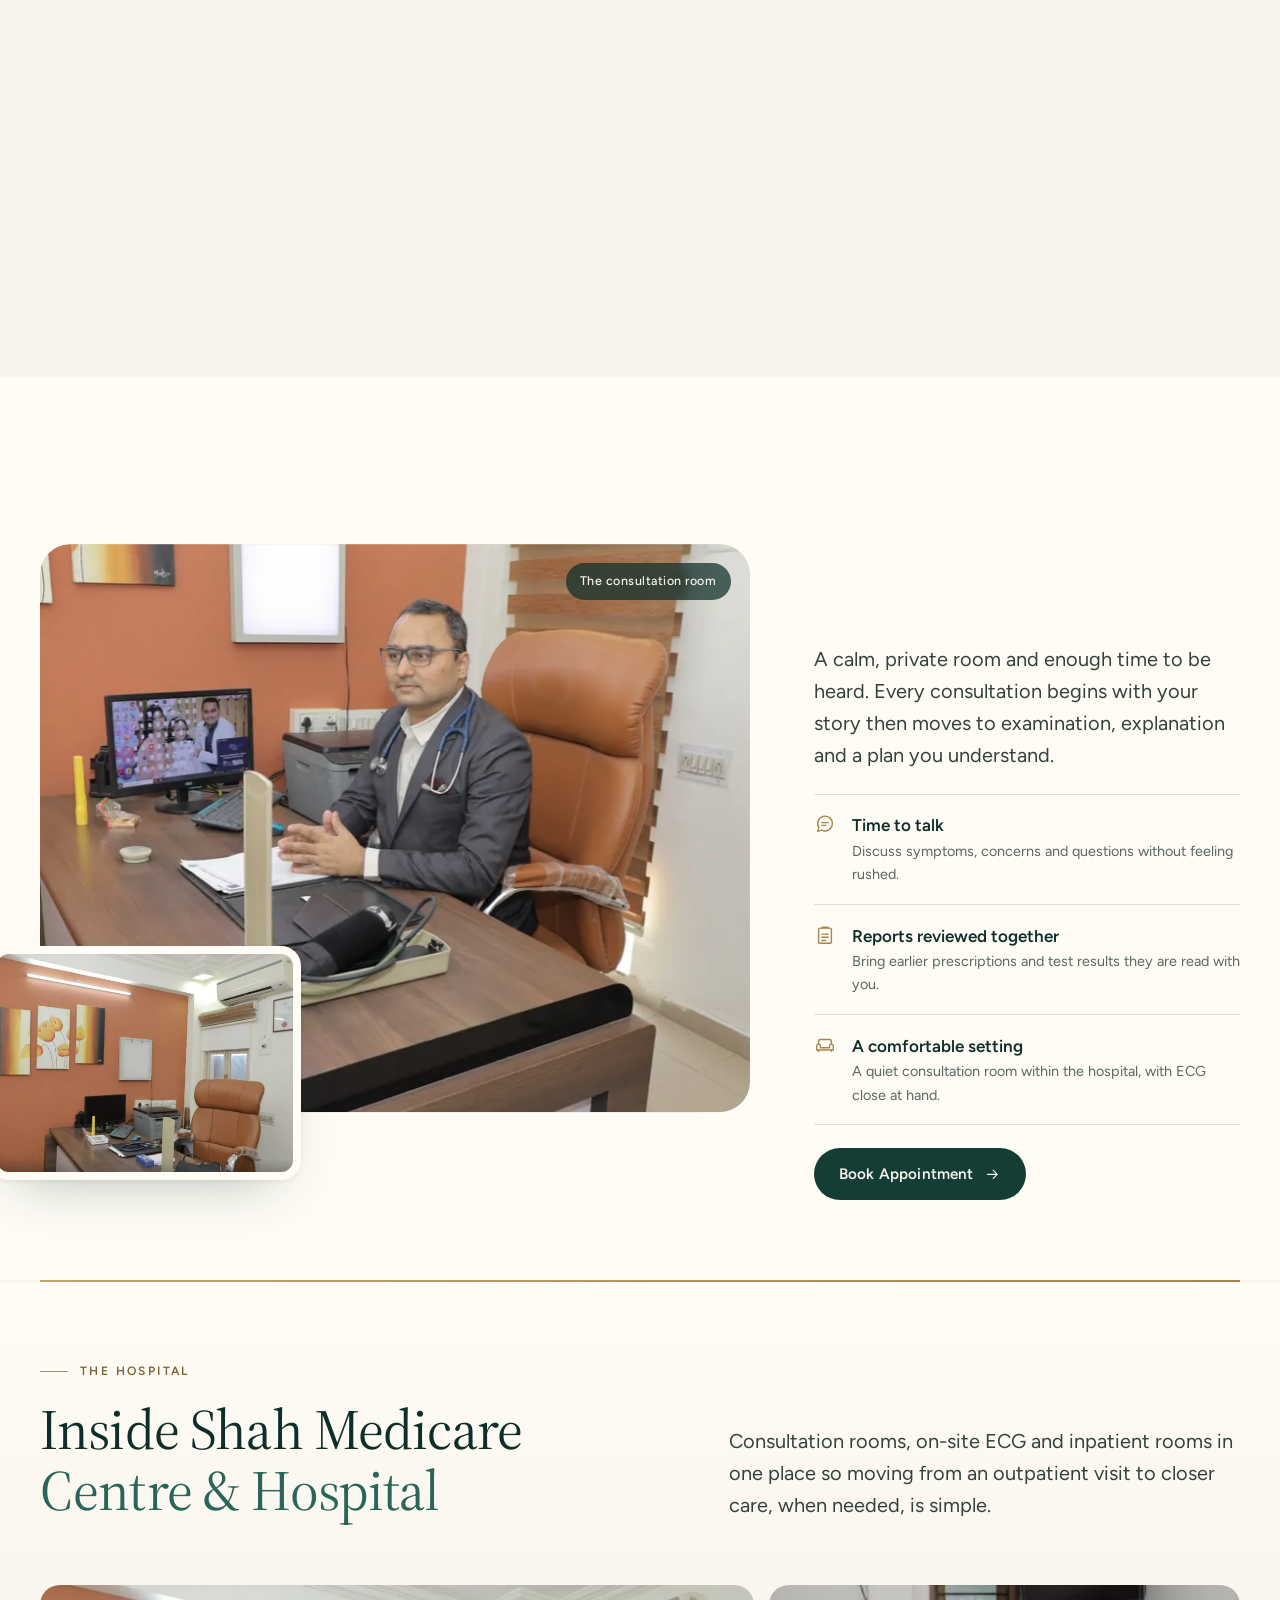
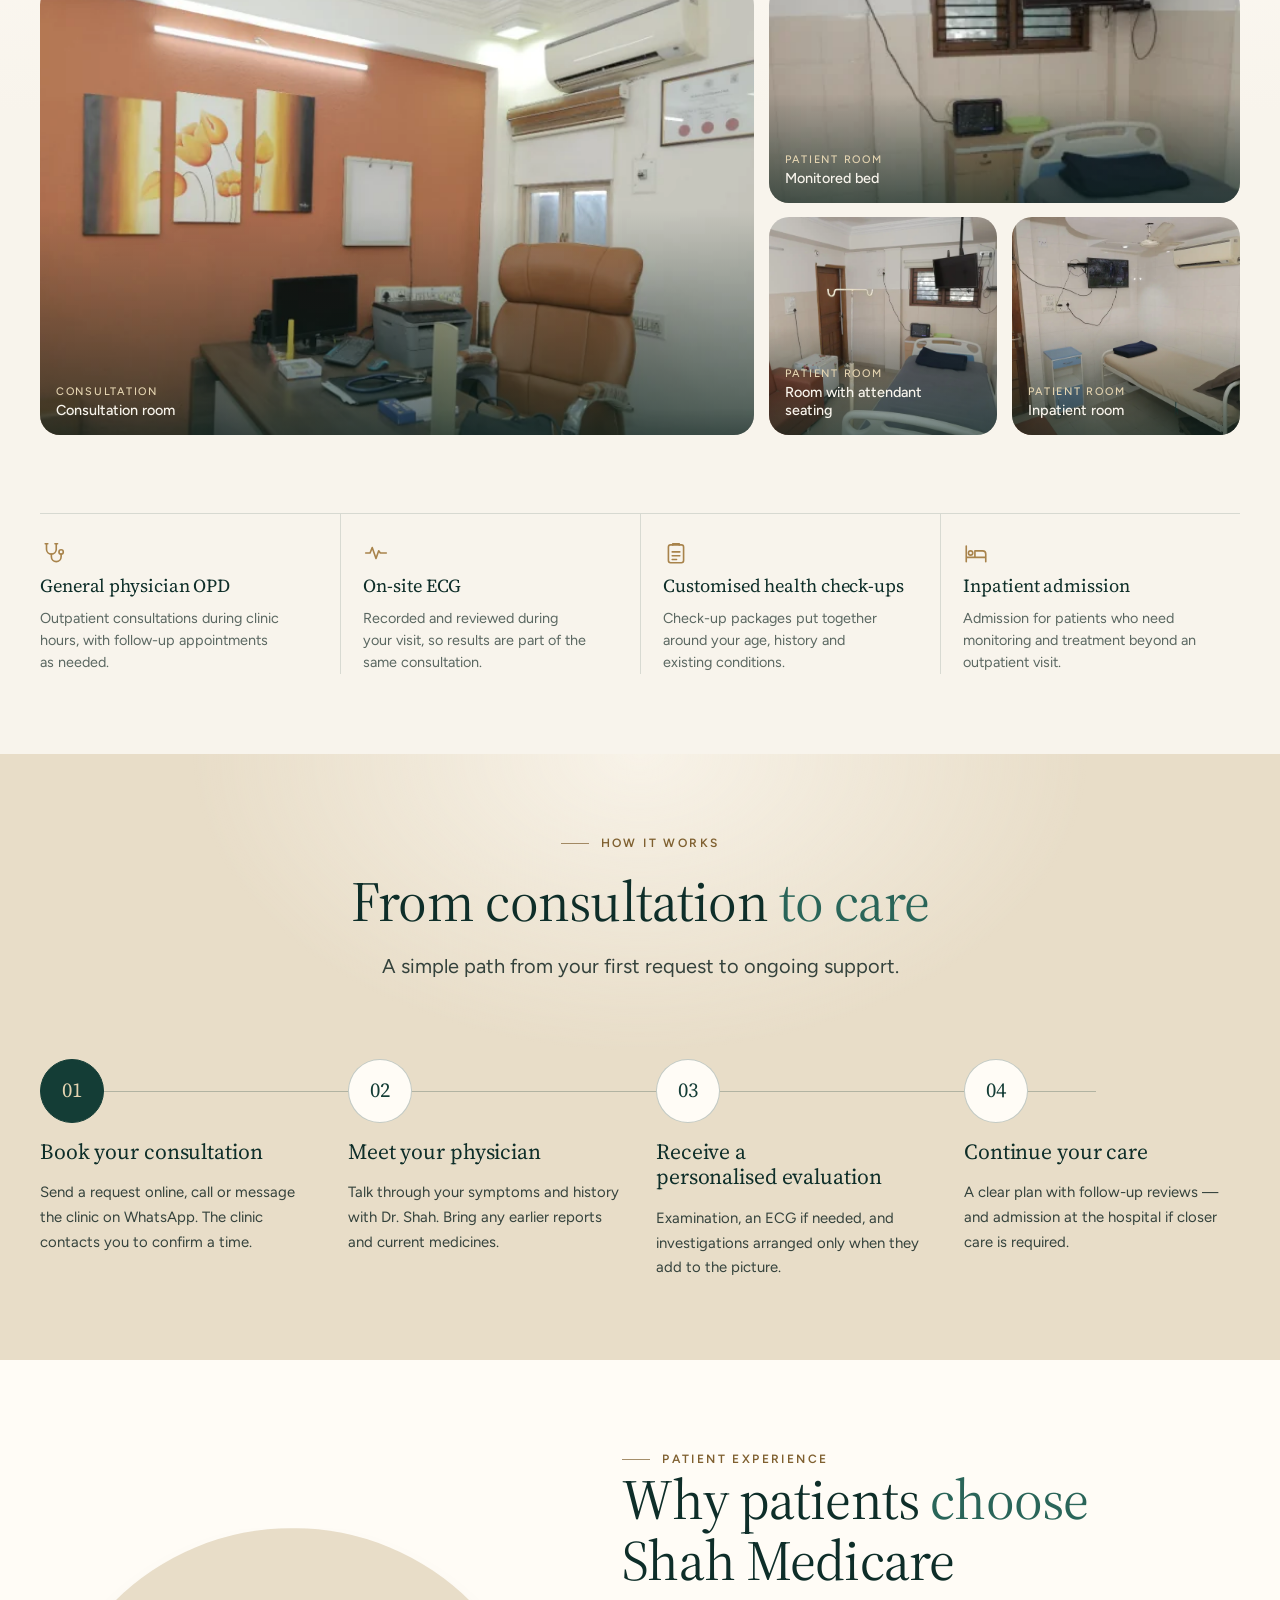
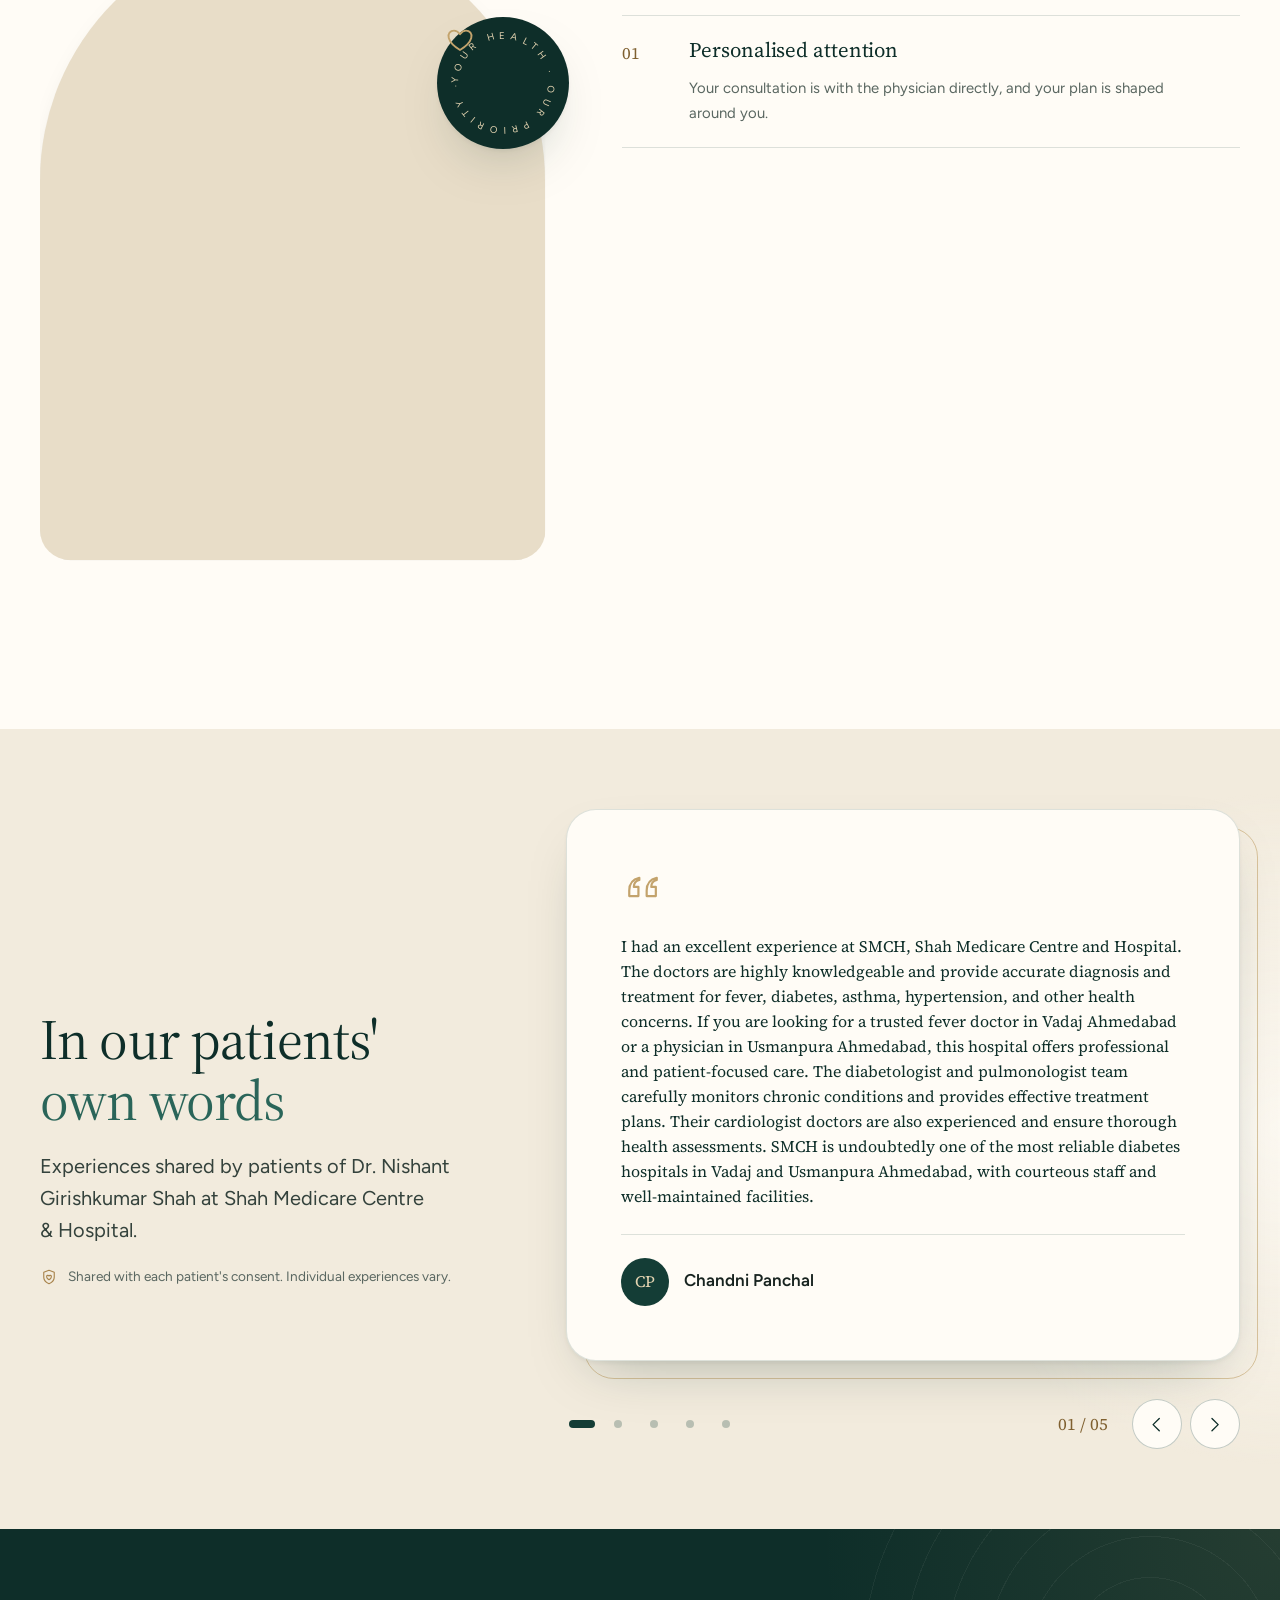
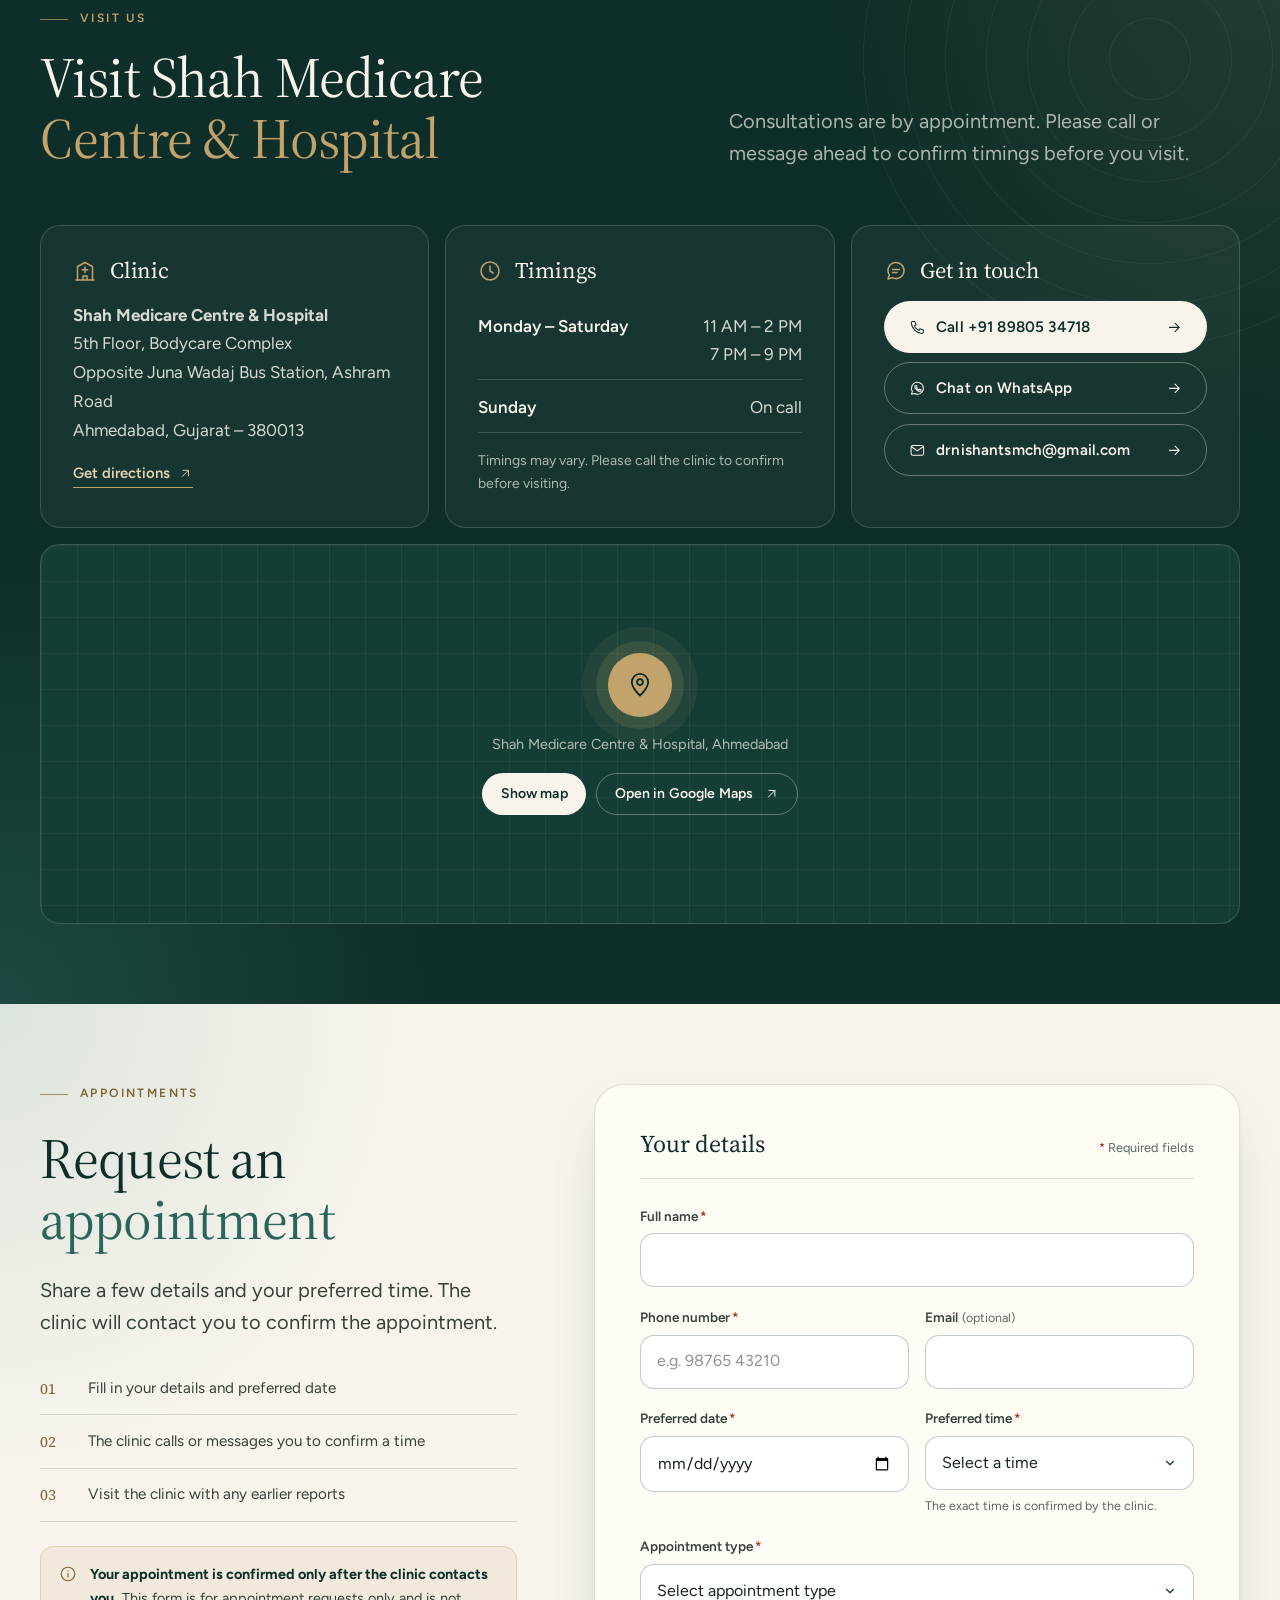
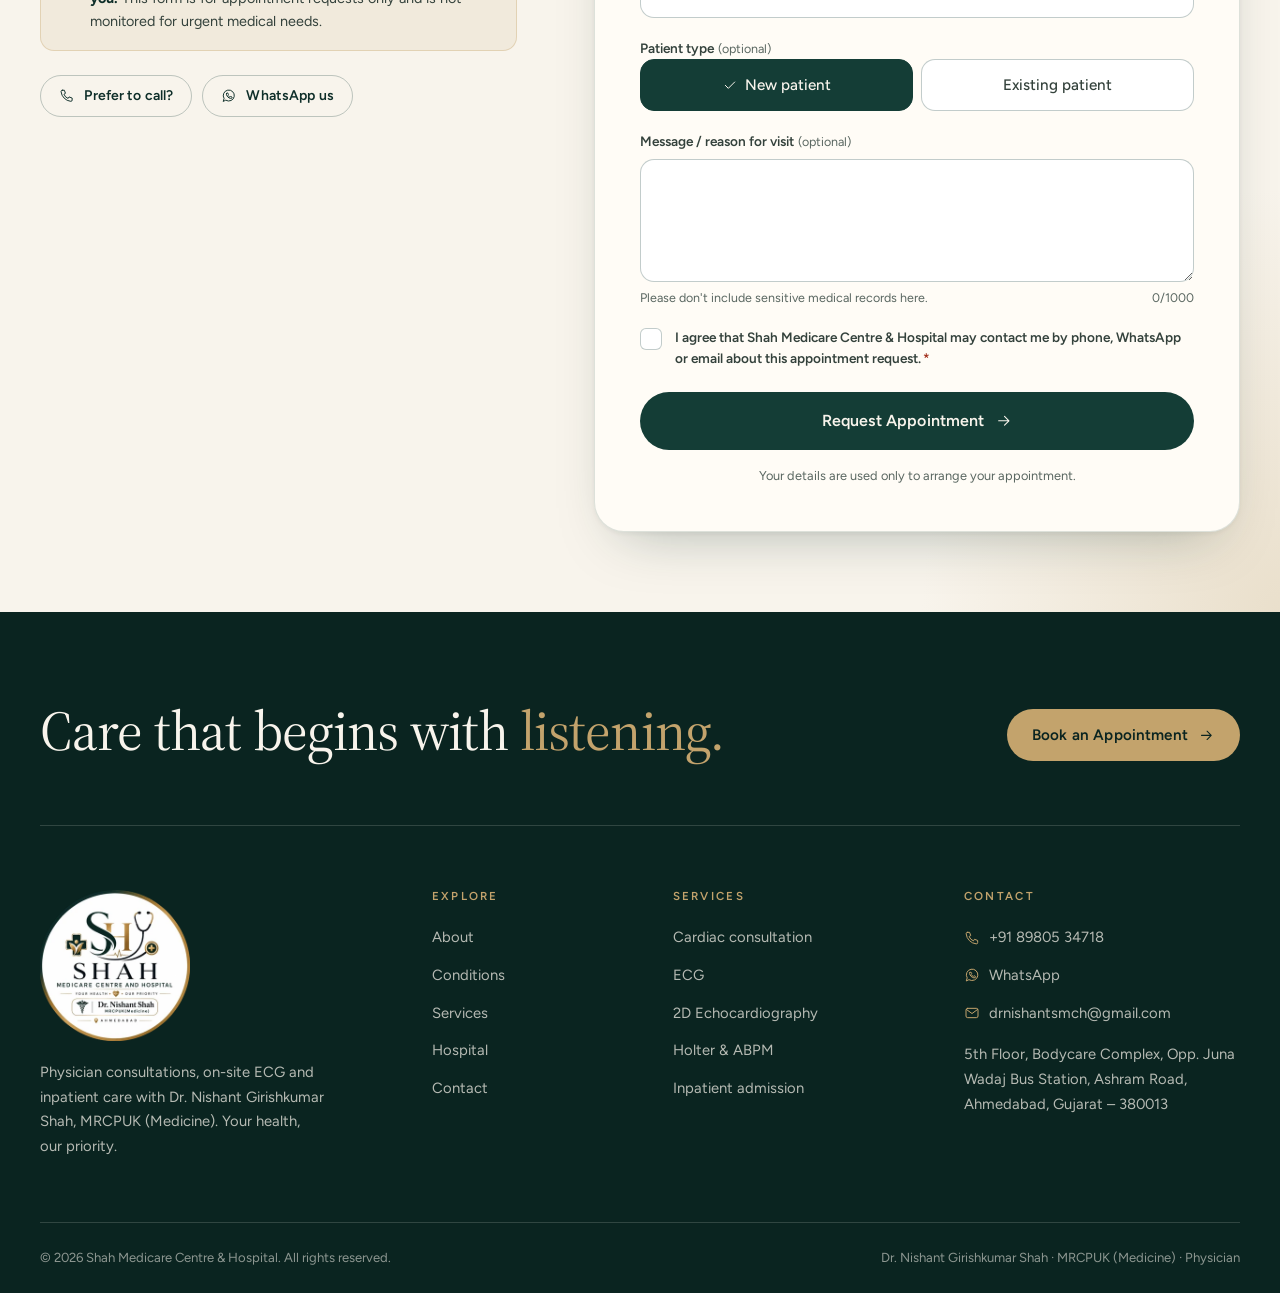
==== commit c6d5fa5c: "padding issue" ====
--- a/index.html
+++ b/index.html
@@ -1024,7 +1024,10 @@
     </section>
 
     <!-- ========== HOSPITAL GALLERY ========== -->
-    <section class="section hospital" id="hospital" aria-labelledby="hospital-title" style="padding-top: 0">
+     <section>
+  <div class="container section_line"></div>
+</section>
+    <section class="section hospital" id="hospital" aria-labelledby="hospital-title" >
       <div class="container">
         <div class="sec-head sec-head--split">
           <div class="sec-head__main">
--- a/css/style.css
+++ b/css/style.css
@@ -57,7 +57,7 @@
   /* Space & shape */
   --container: 1240px;
   --gutter: clamp(16px, 4vw, 40px);
-  --sec-py: clamp(80px, 9vw, 144px);
+  --sec-py: clamp(50px, 7vw, 80px);
   --r-sm: 8px;
   --r-md: 14px;
   --r-lg: 20px;
@@ -620,7 +620,9 @@
   gap: 1.25rem;
 }
 .trust-item { display: flex; align-items: center; gap: 0.9rem; }
-.trust-item .icon-disc { width: 44px; height: 44px; }
+.trust-item .icon-disc { width: 44px; height: 44px;    display: flex;
+    justify-content: center;
+    color: #0e2e29; }
 .trust-item .icon-disc .icon { width: 20px; height: 20px; }
 .trust-item strong { display: block; font-weight: 600; font-size: 0.95rem; color: var(--c-green-900); line-height: 1.3; }
 .trust-item span { display: block; font-size: 0.84rem; color: var(--c-muted); line-height: 1.4; }
@@ -1137,7 +1139,7 @@
 .t-track { display: flex; transition: transform 700ms var(--ease-out); }
 .t-slide { flex: 0 0 100%; min-width: 0; display: grid; gap: 1.6rem; align-content: start; padding: clamp(1.8rem, 4.5vw, 3.4rem); }
 .t-quote { width: 44px !important; height: 44px !important; color: var(--c-gold-400); stroke-width: 1.2; }
-.t-slide blockquote p { font-family: var(--f-display); font-weight: 400; font-size: 14px; line-height: 1.38; color: var(--c-green-900); text-wrap: pretty; }
+.t-slide blockquote p { font-family: var(--f-display); font-weight: 400; font-size: 16px; line-height: 25px; color: var(--c-green-900); text-wrap: pretty; }
 .t-slide figcaption { display: flex; align-items: center; gap: 0.9rem; padding-top: 1.4rem; border-top: 1px solid var(--c-line); }
 .t-slide figcaption > span:last-child { display: grid; gap: 0.15rem; }
 .t-slide figcaption strong { font-weight: 600; color: var(--c-ink); }
@@ -1699,3 +1701,9 @@
 .section.services{
   overflow-x: hidden;
 }
+
+
+.section_line{
+  background: linear-gradient(90deg, var(--c-gold-400), var(--c-gold-500));
+  height: 2px;
+}
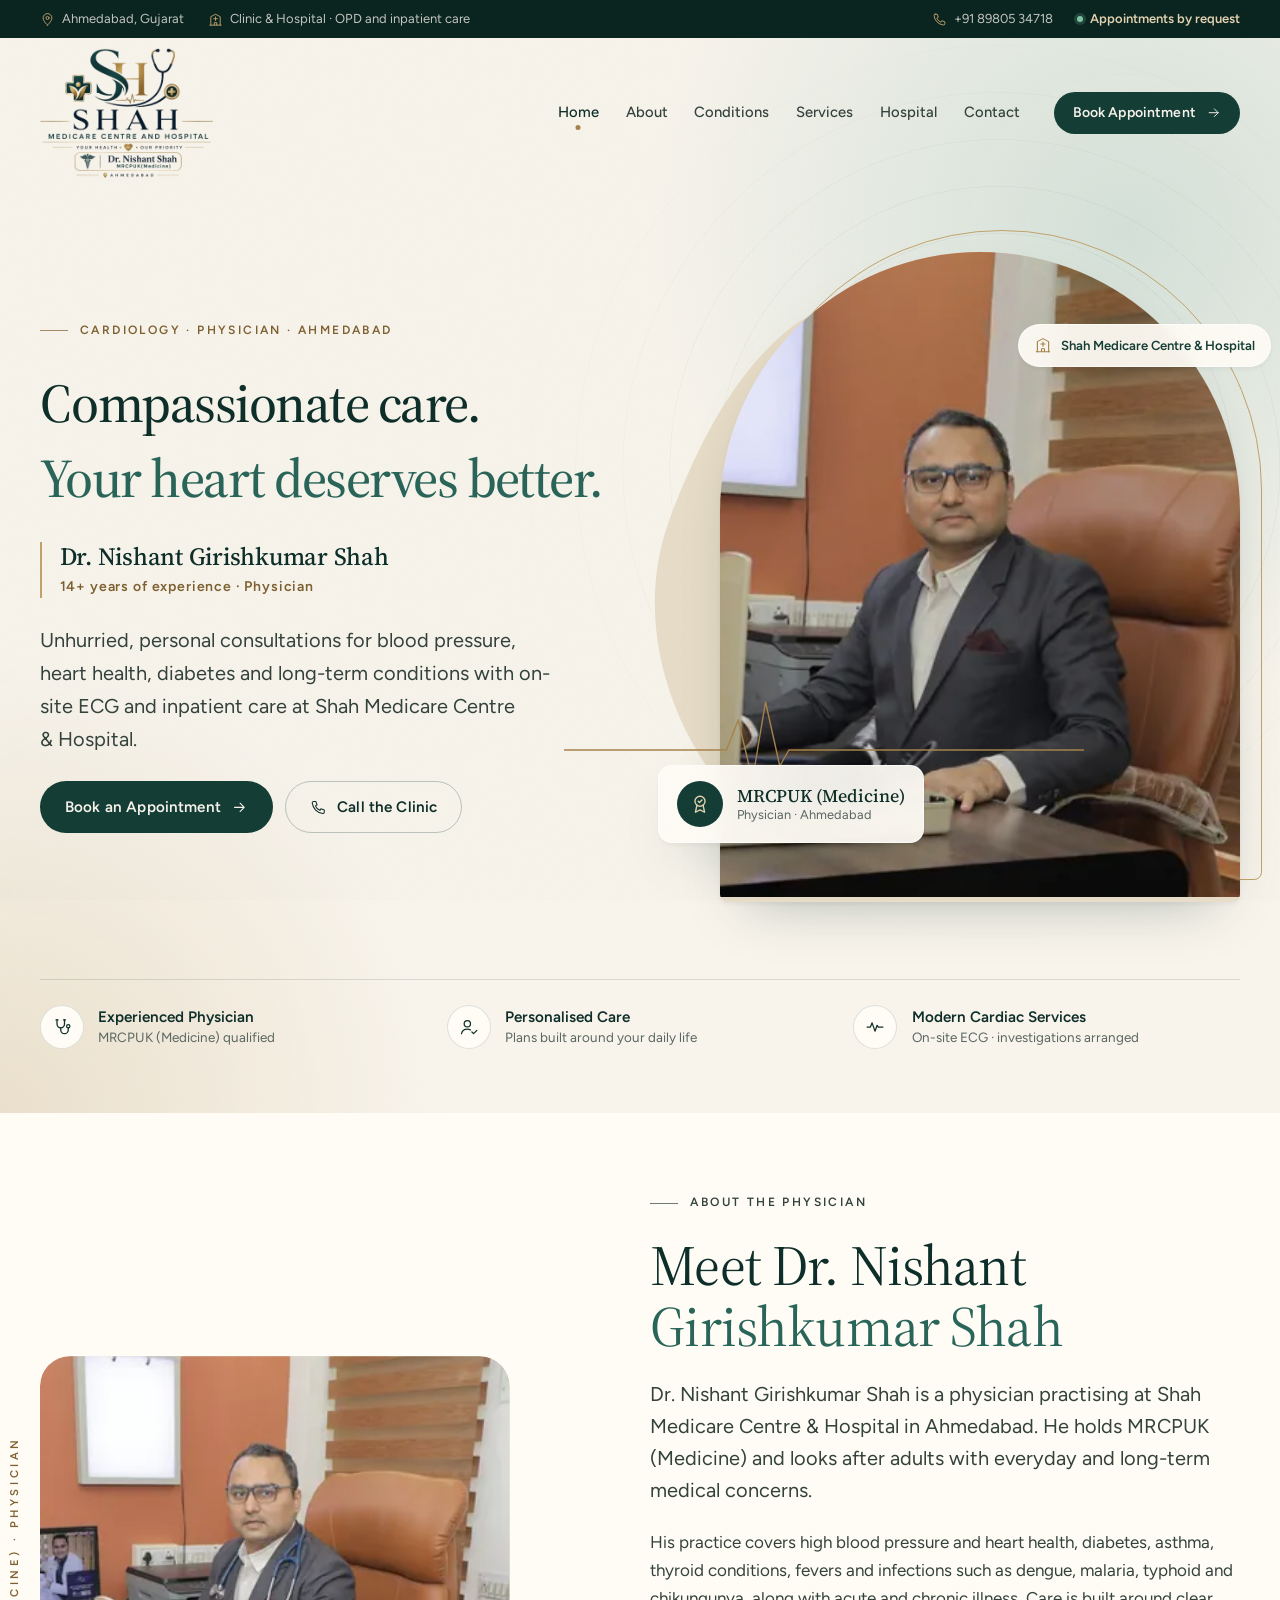
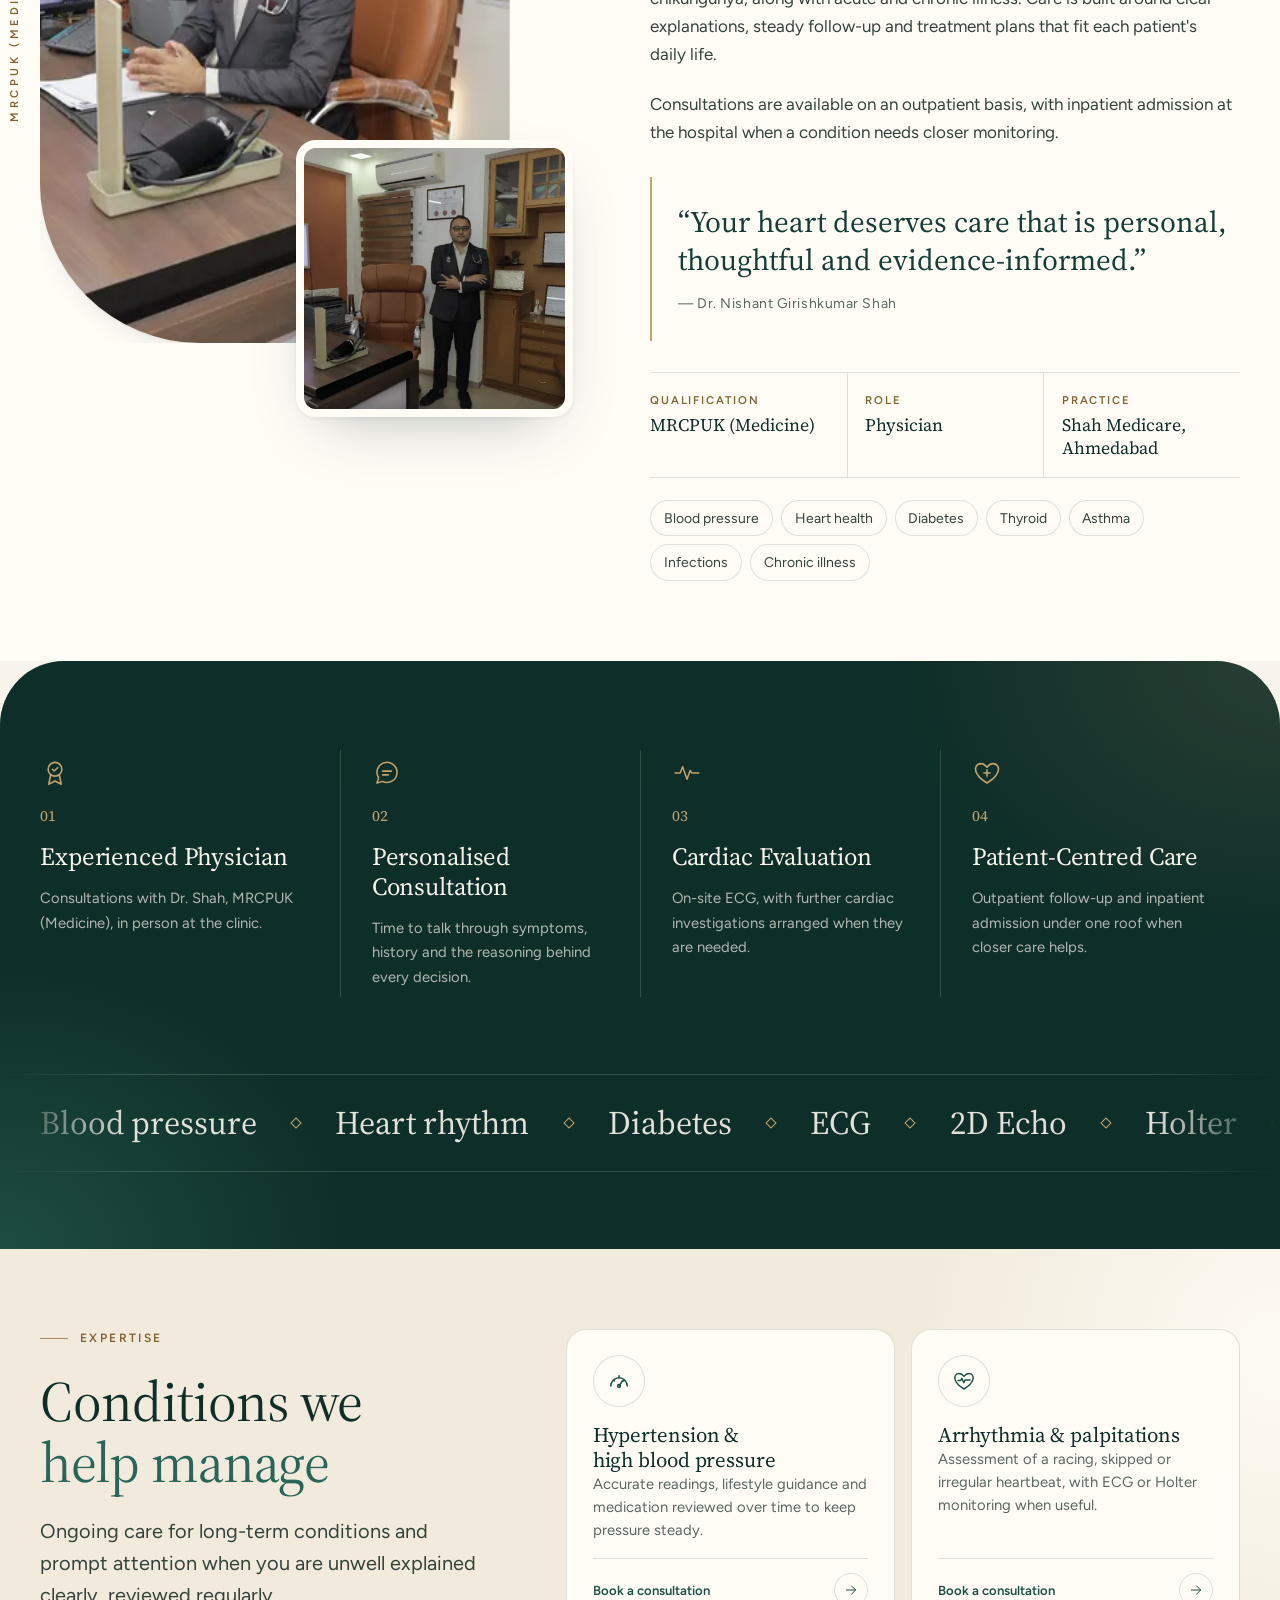
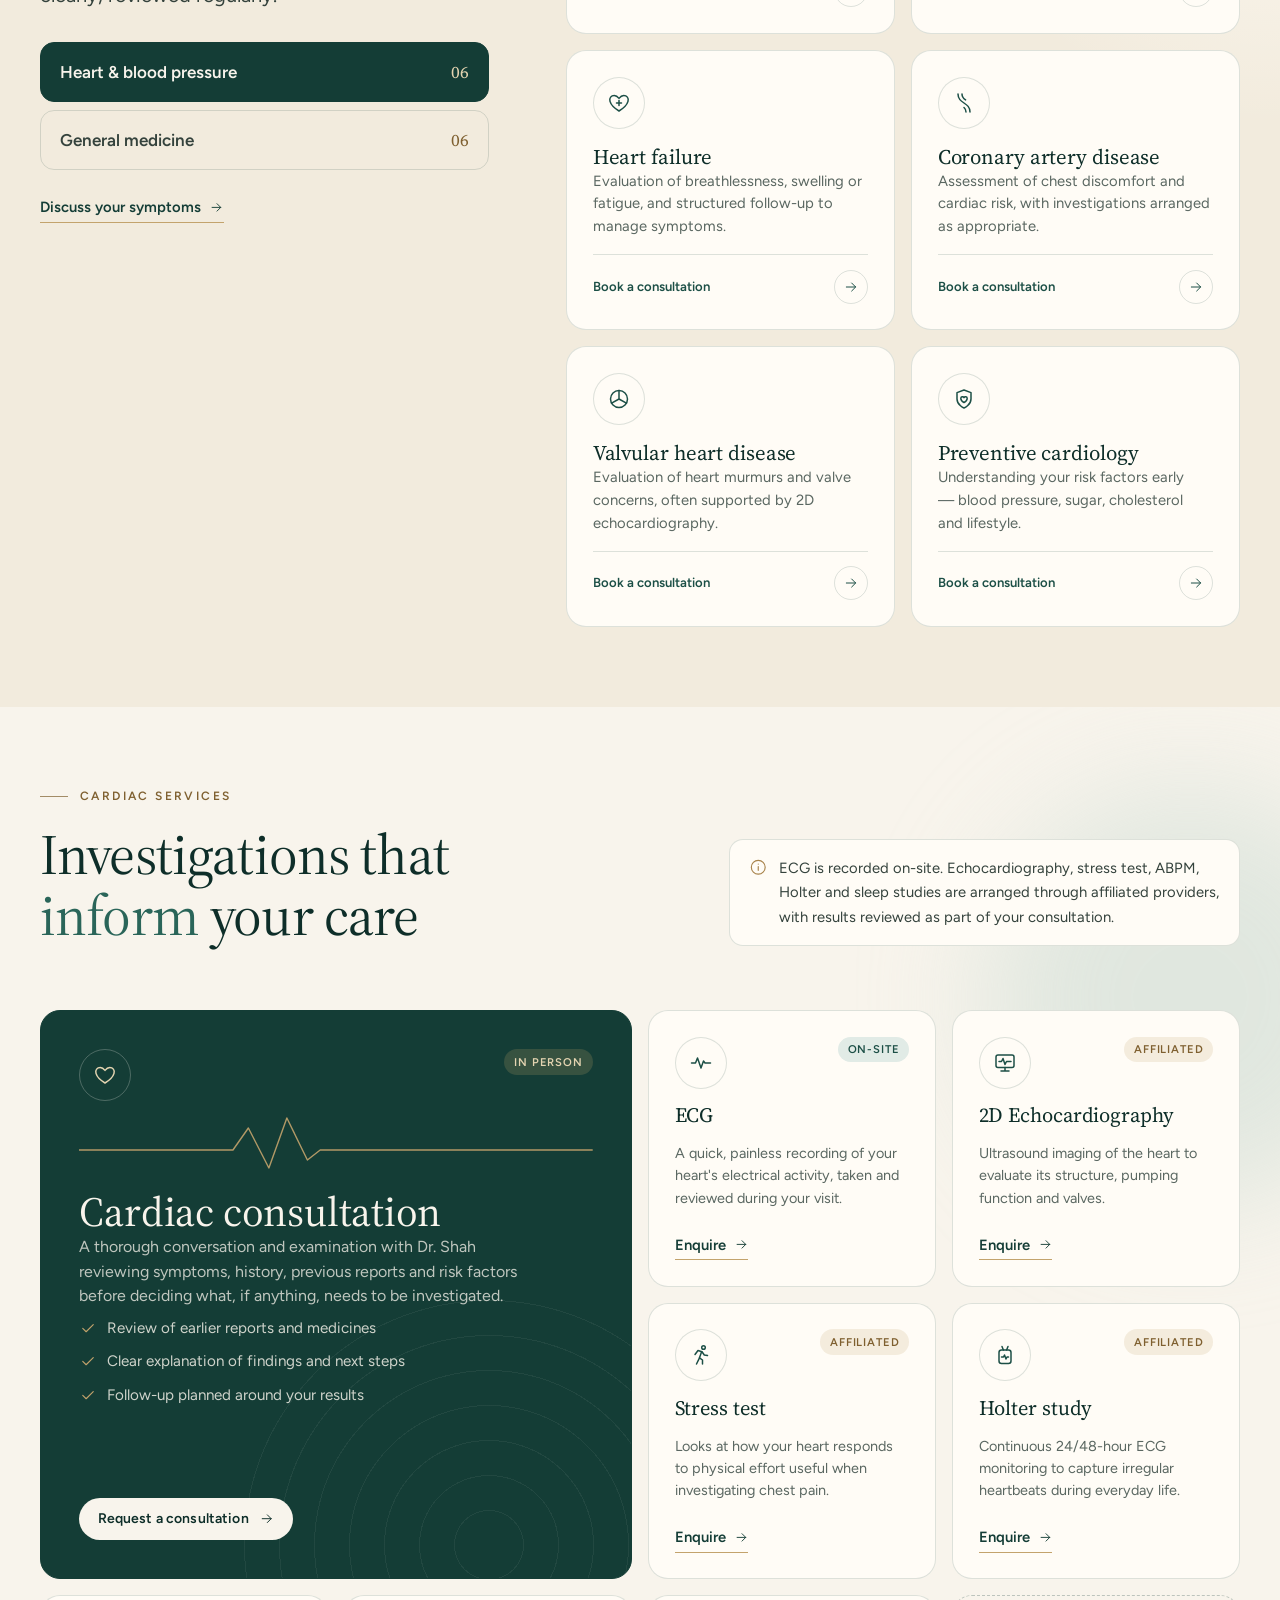
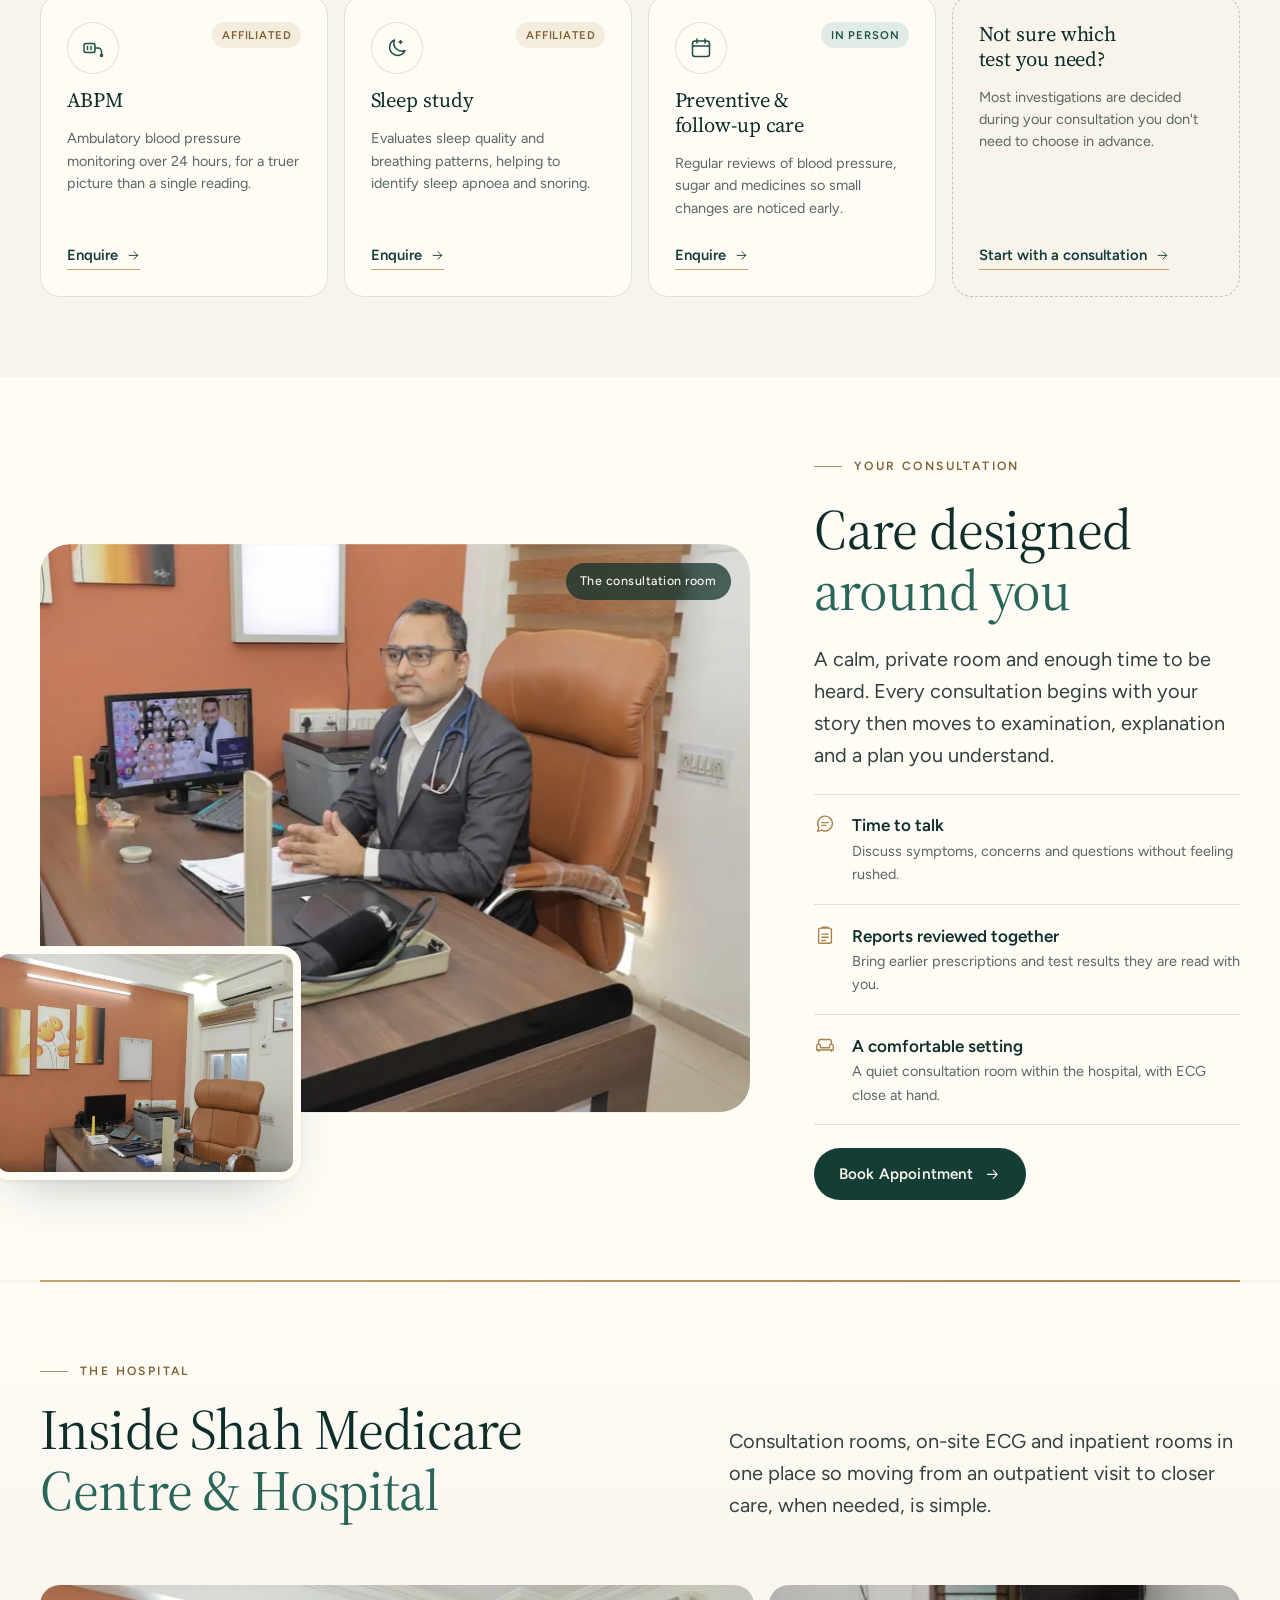
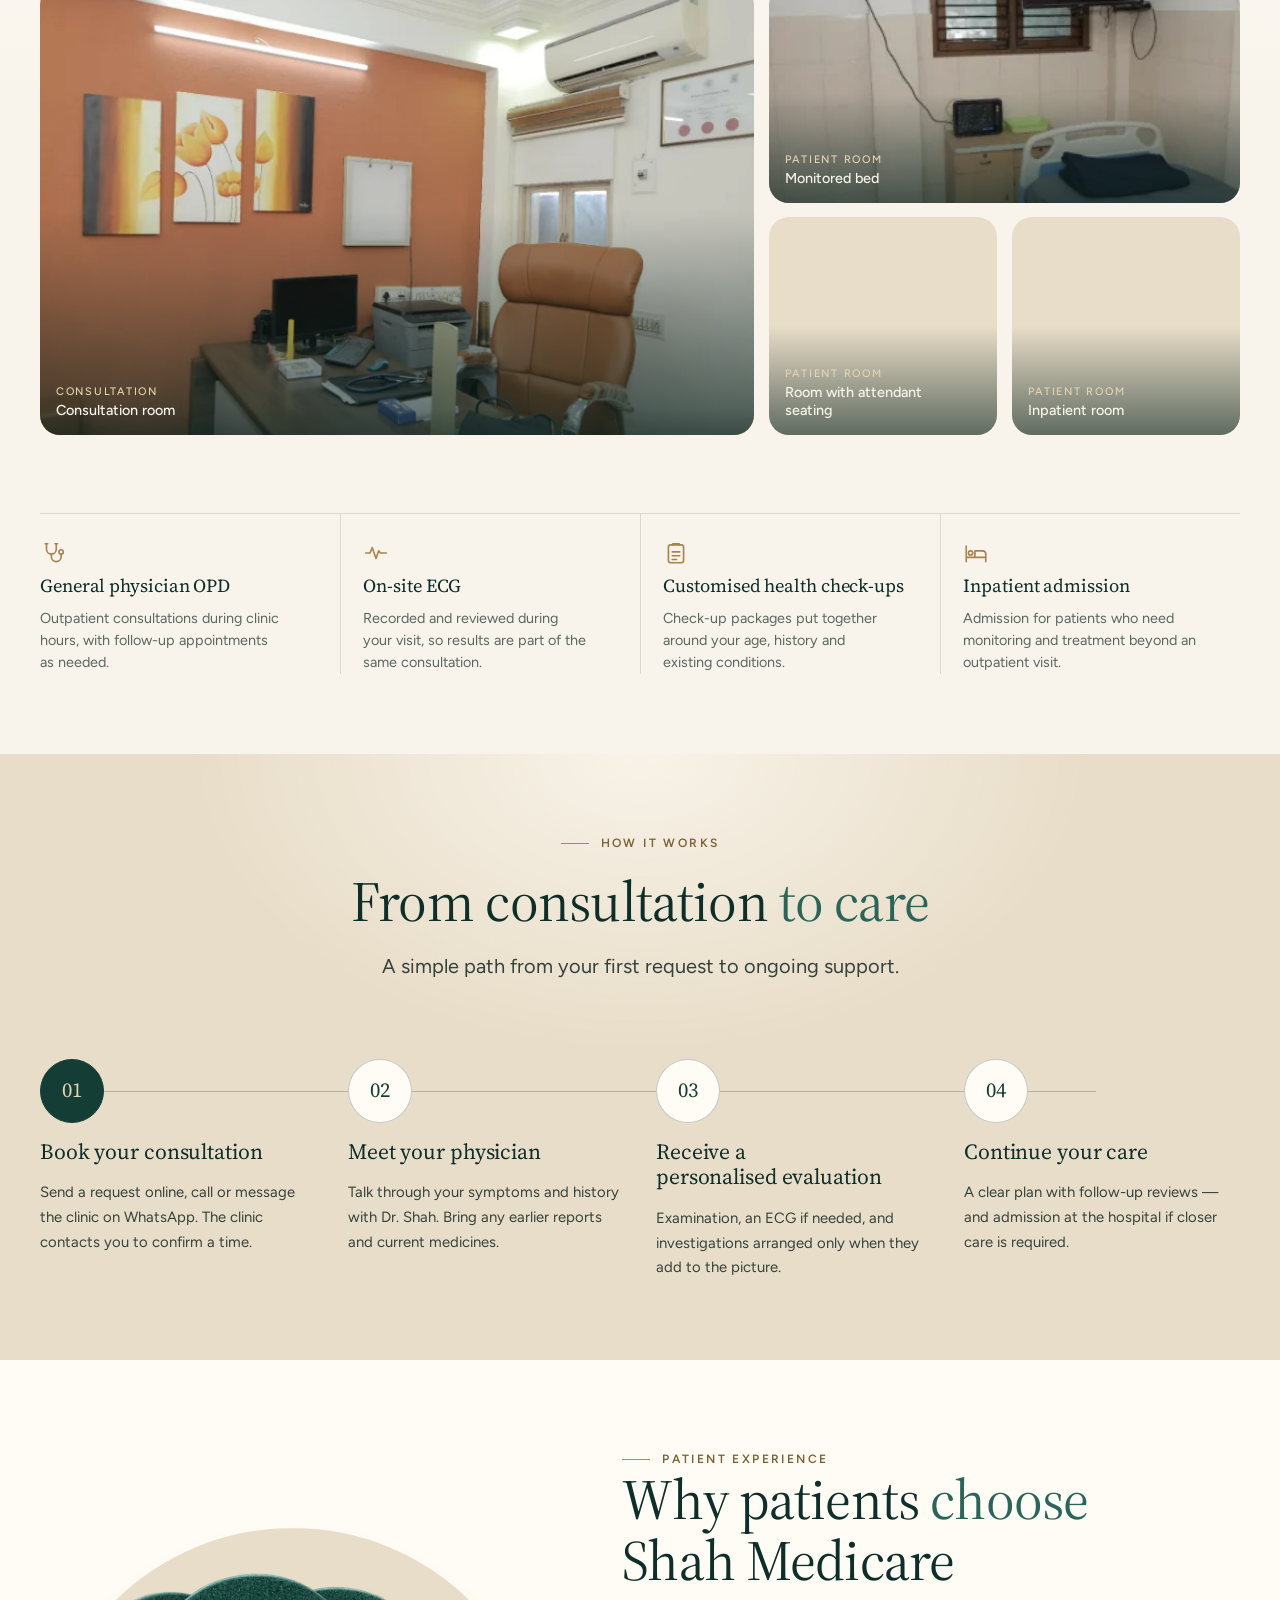
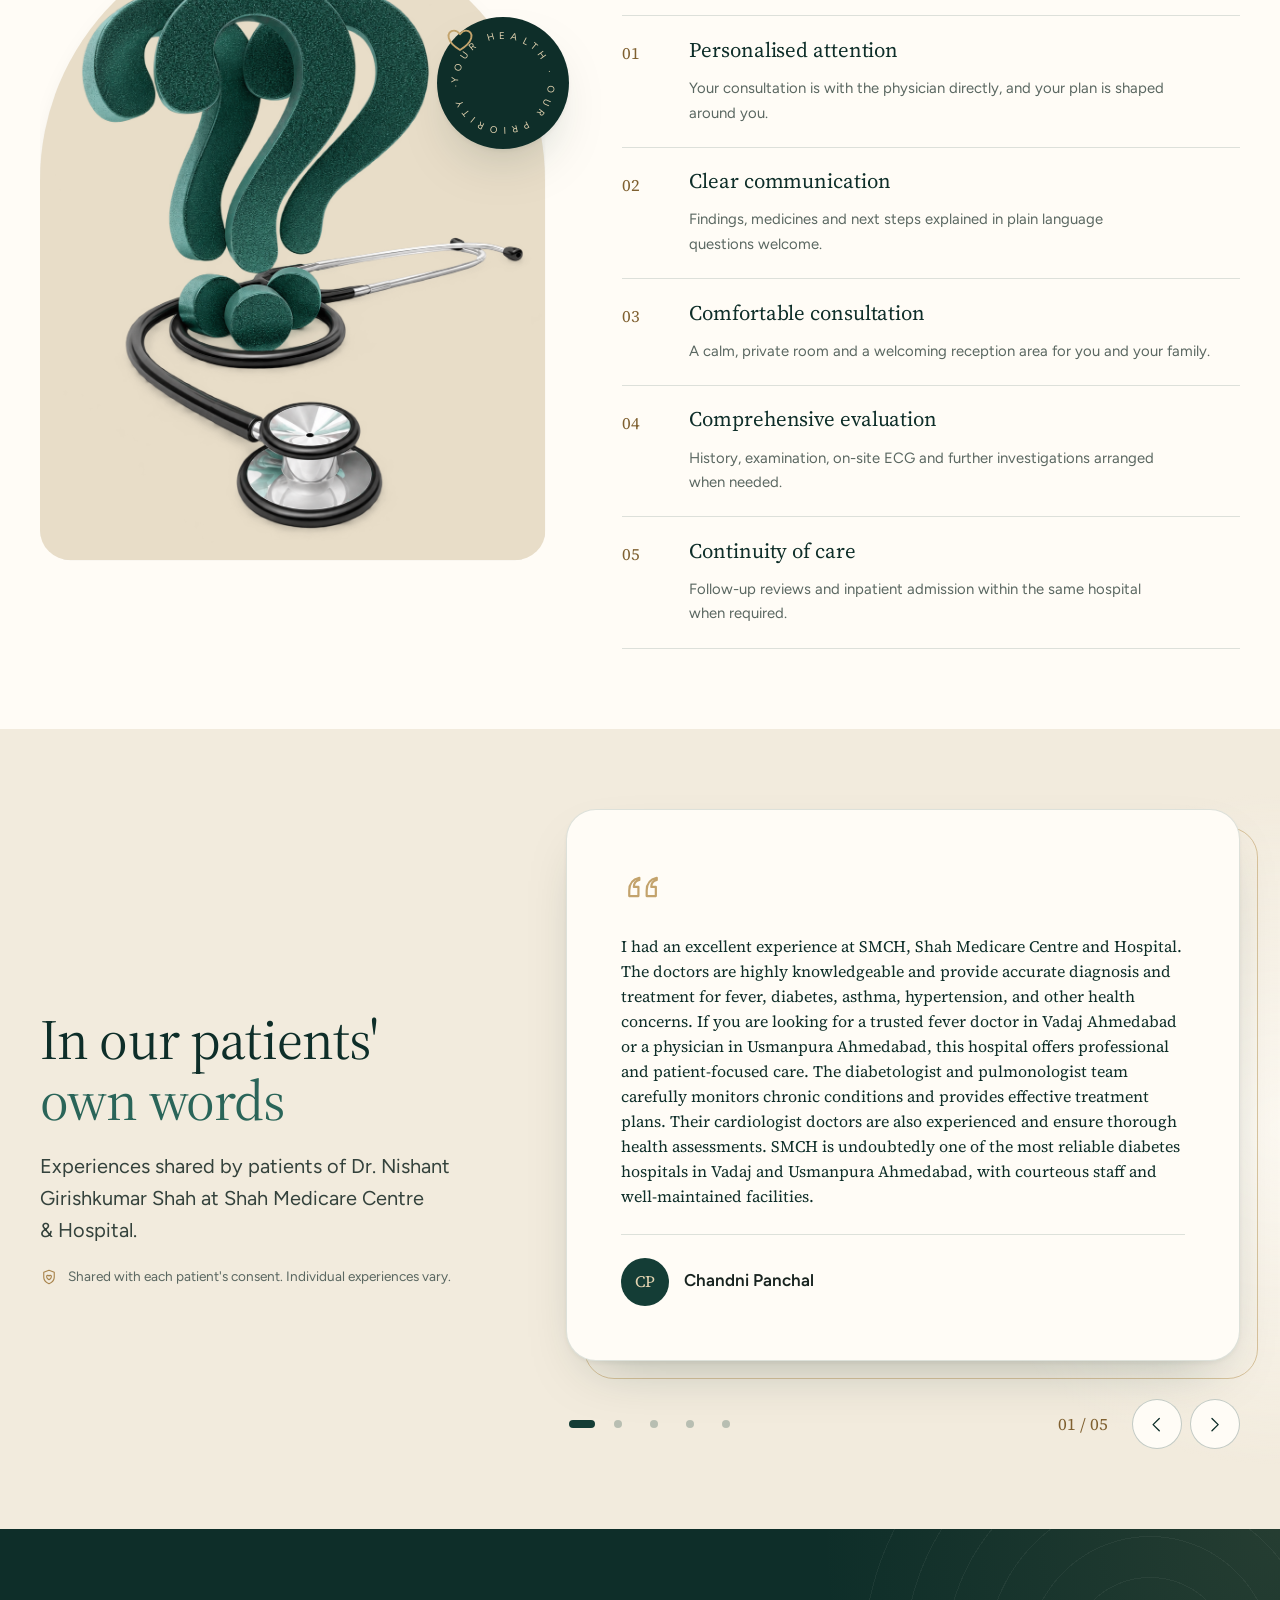
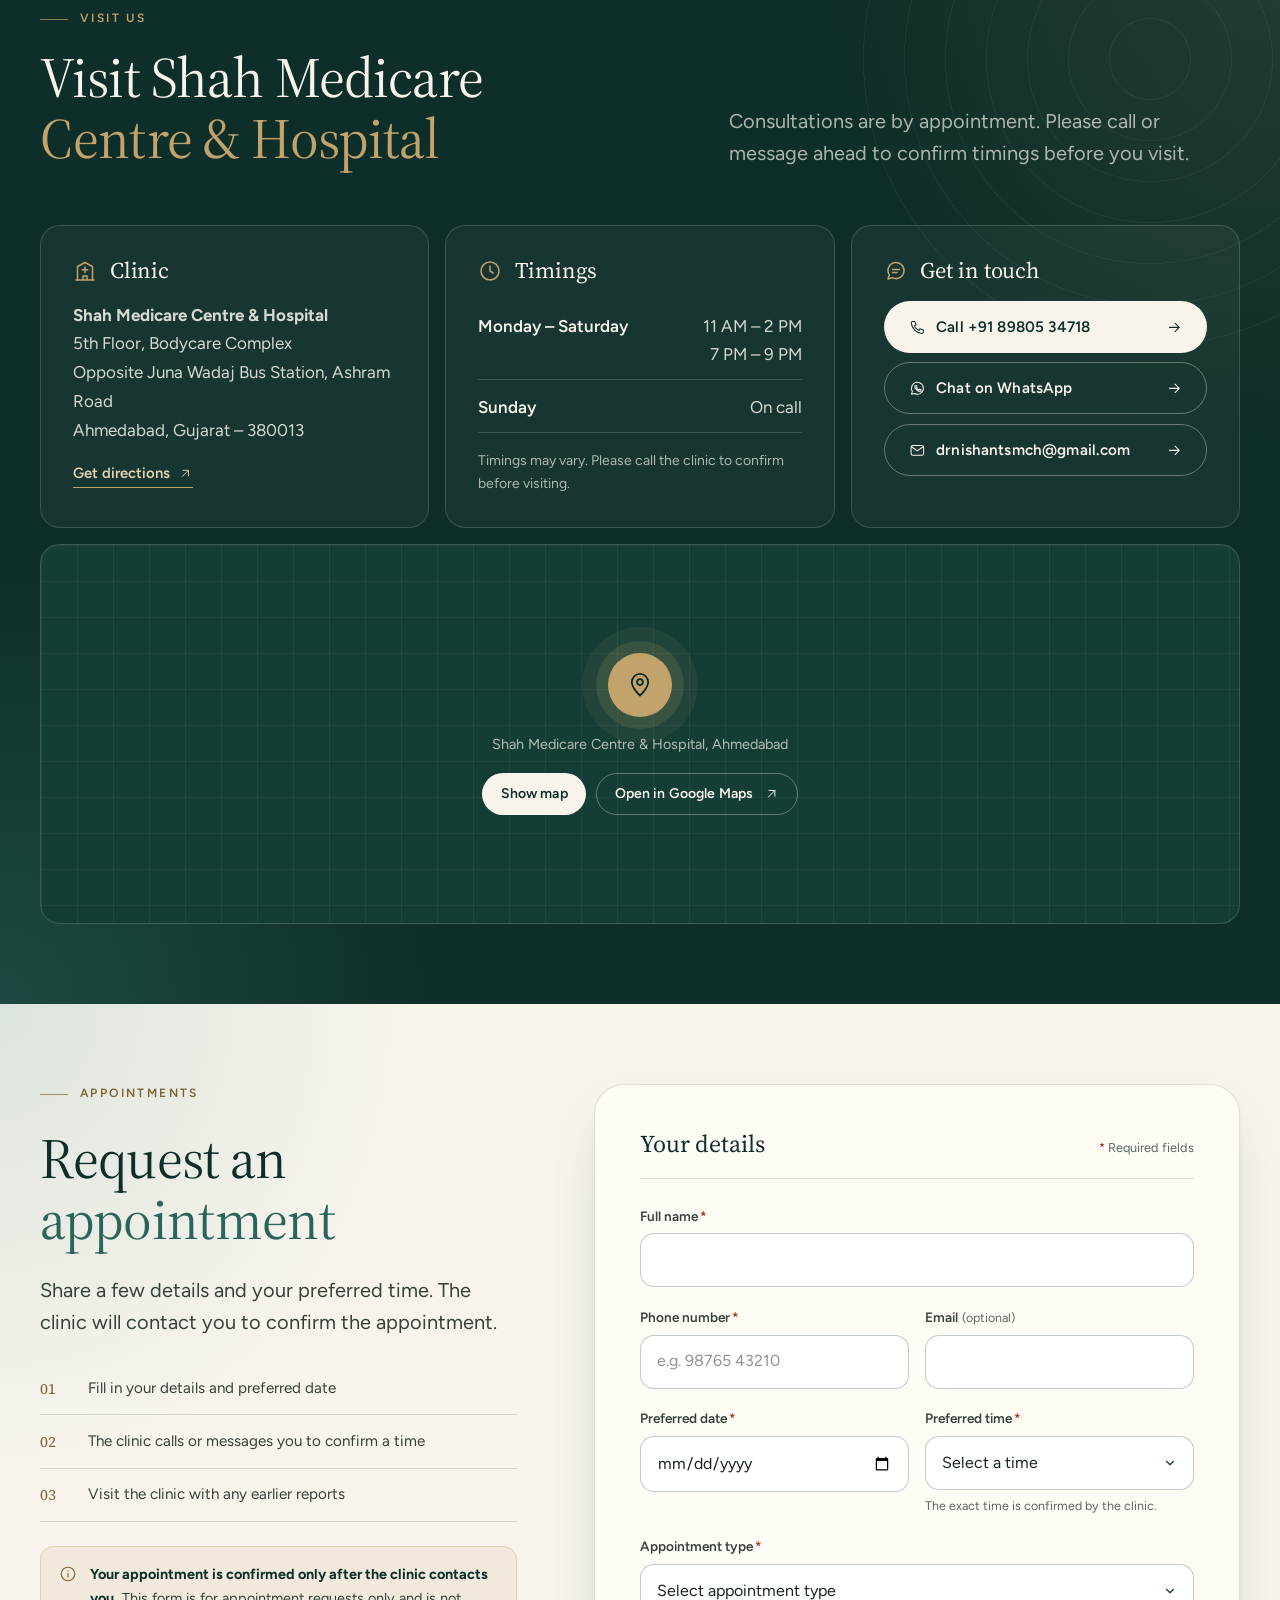
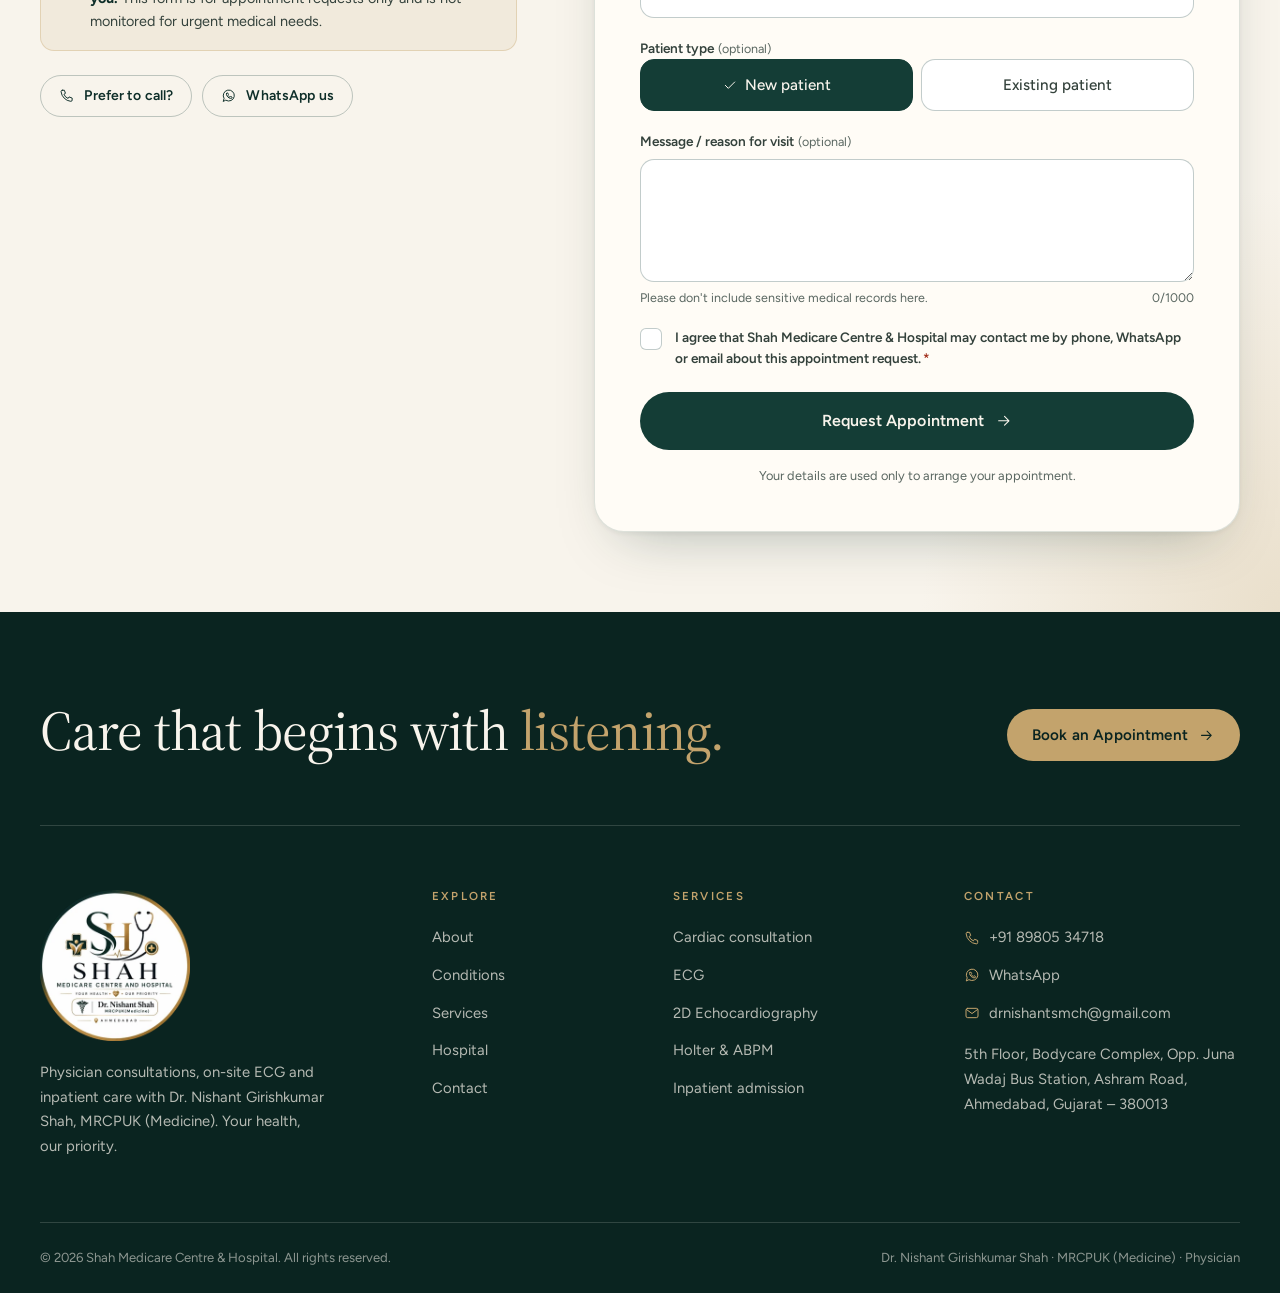
==== commit 84d396cb: "padding issue" ====
--- a/index.html
+++ b/index.html
@@ -332,7 +332,7 @@
           <li><a class="nav__link" href="#conditions" data-spy="conditions">Conditions</a></li>
           <li><a class="nav__link" href="#services" data-spy="services">Services</a></li>
           <li><a class="nav__link" href="#hospital" data-spy="hospital">Hospital</a></li>
-          <li><a class="nav__link" href="contact.html">Contact</a></li>
+          <li><a class="nav__link" href="#appointment">Contact</a></li>
         </ul>
         <a class="btn btn--primary btn--sm" href="#appointment" data-magnetic>Book Appointment <svg
             class="icon icon--arrow" aria-hidden="true">
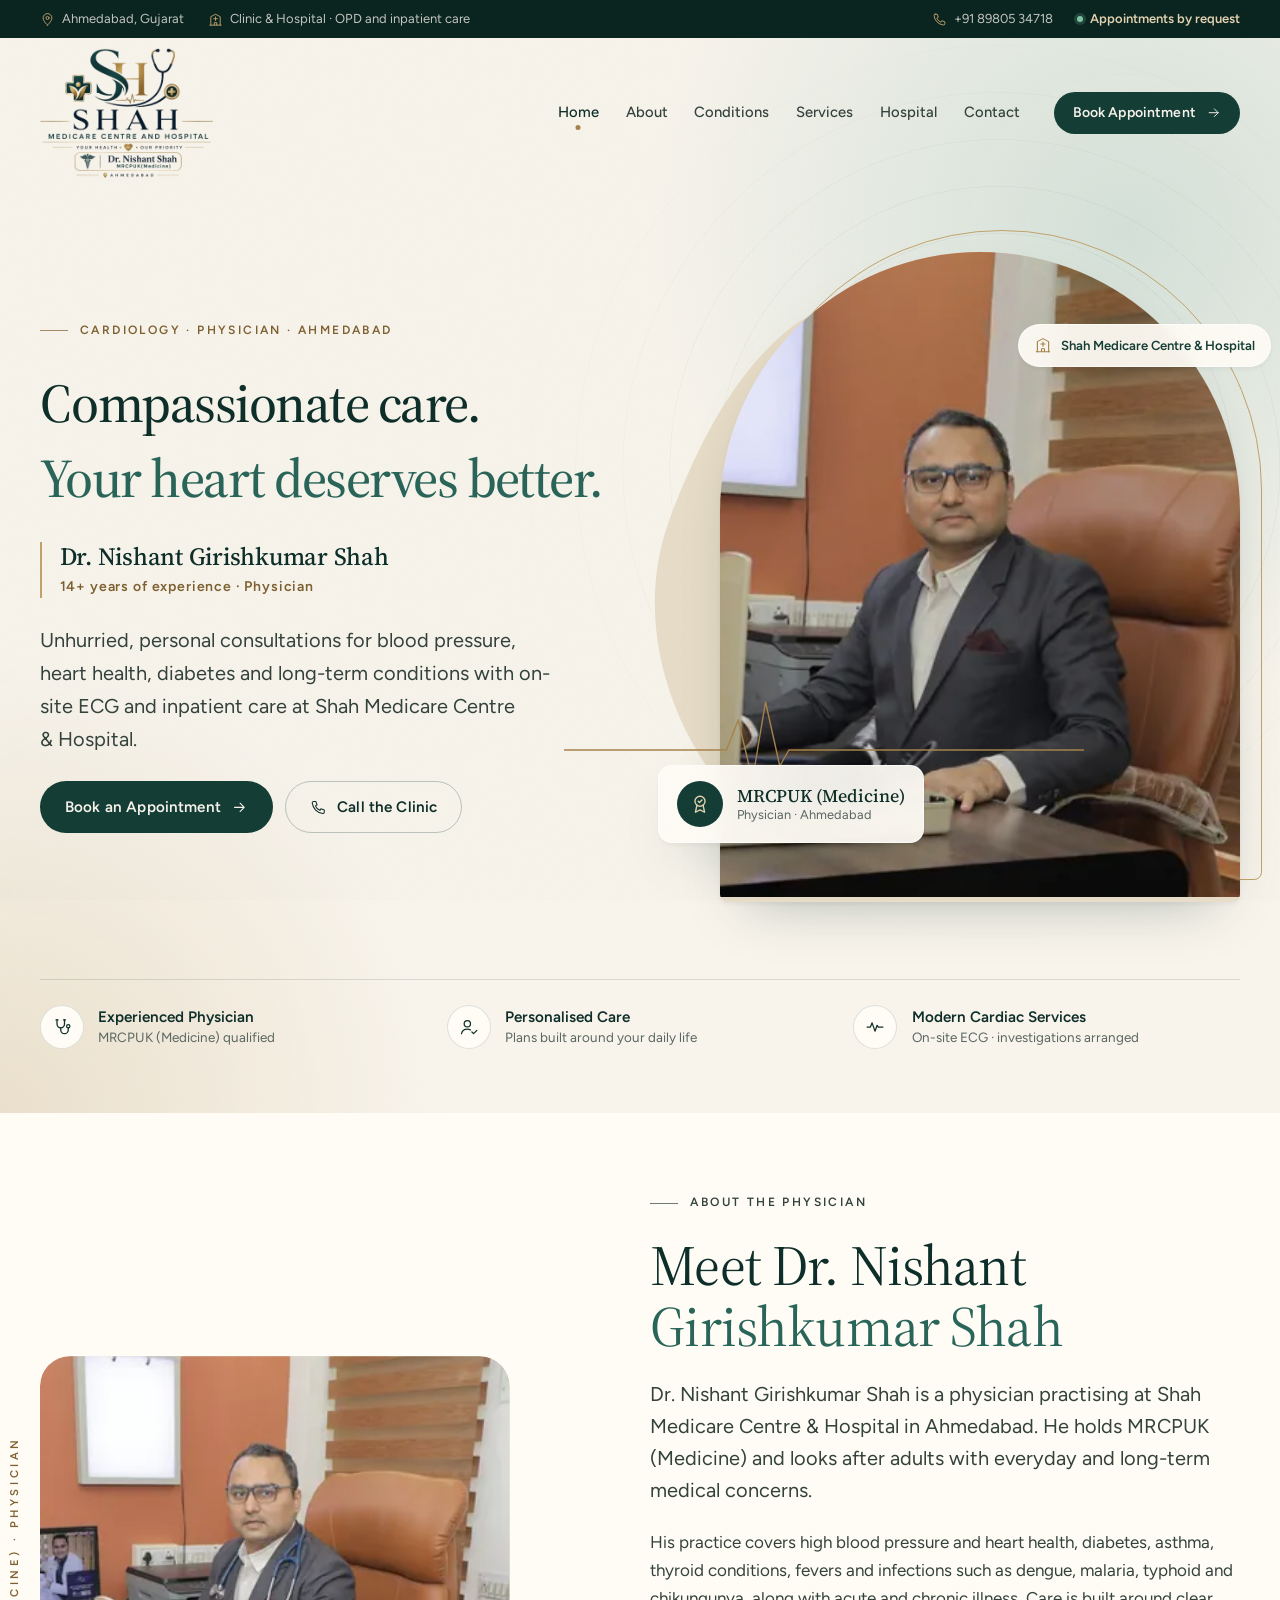
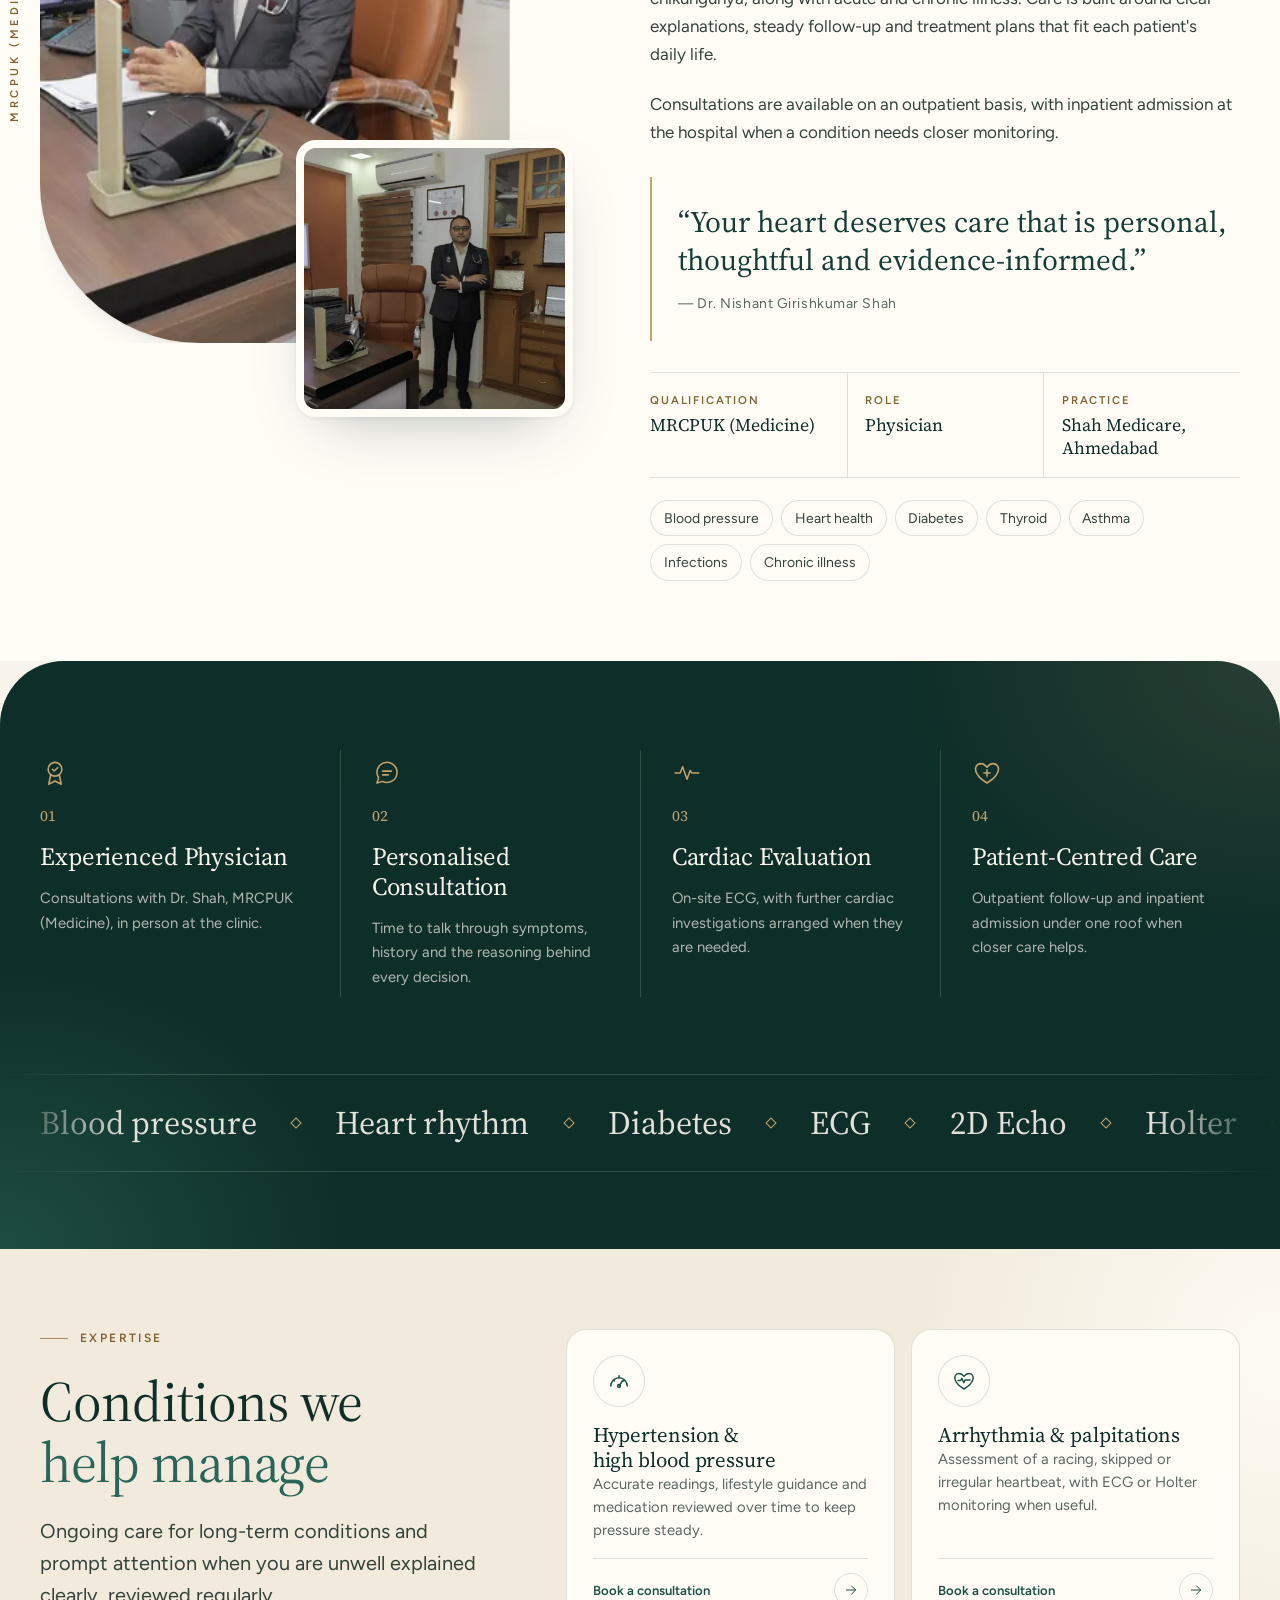
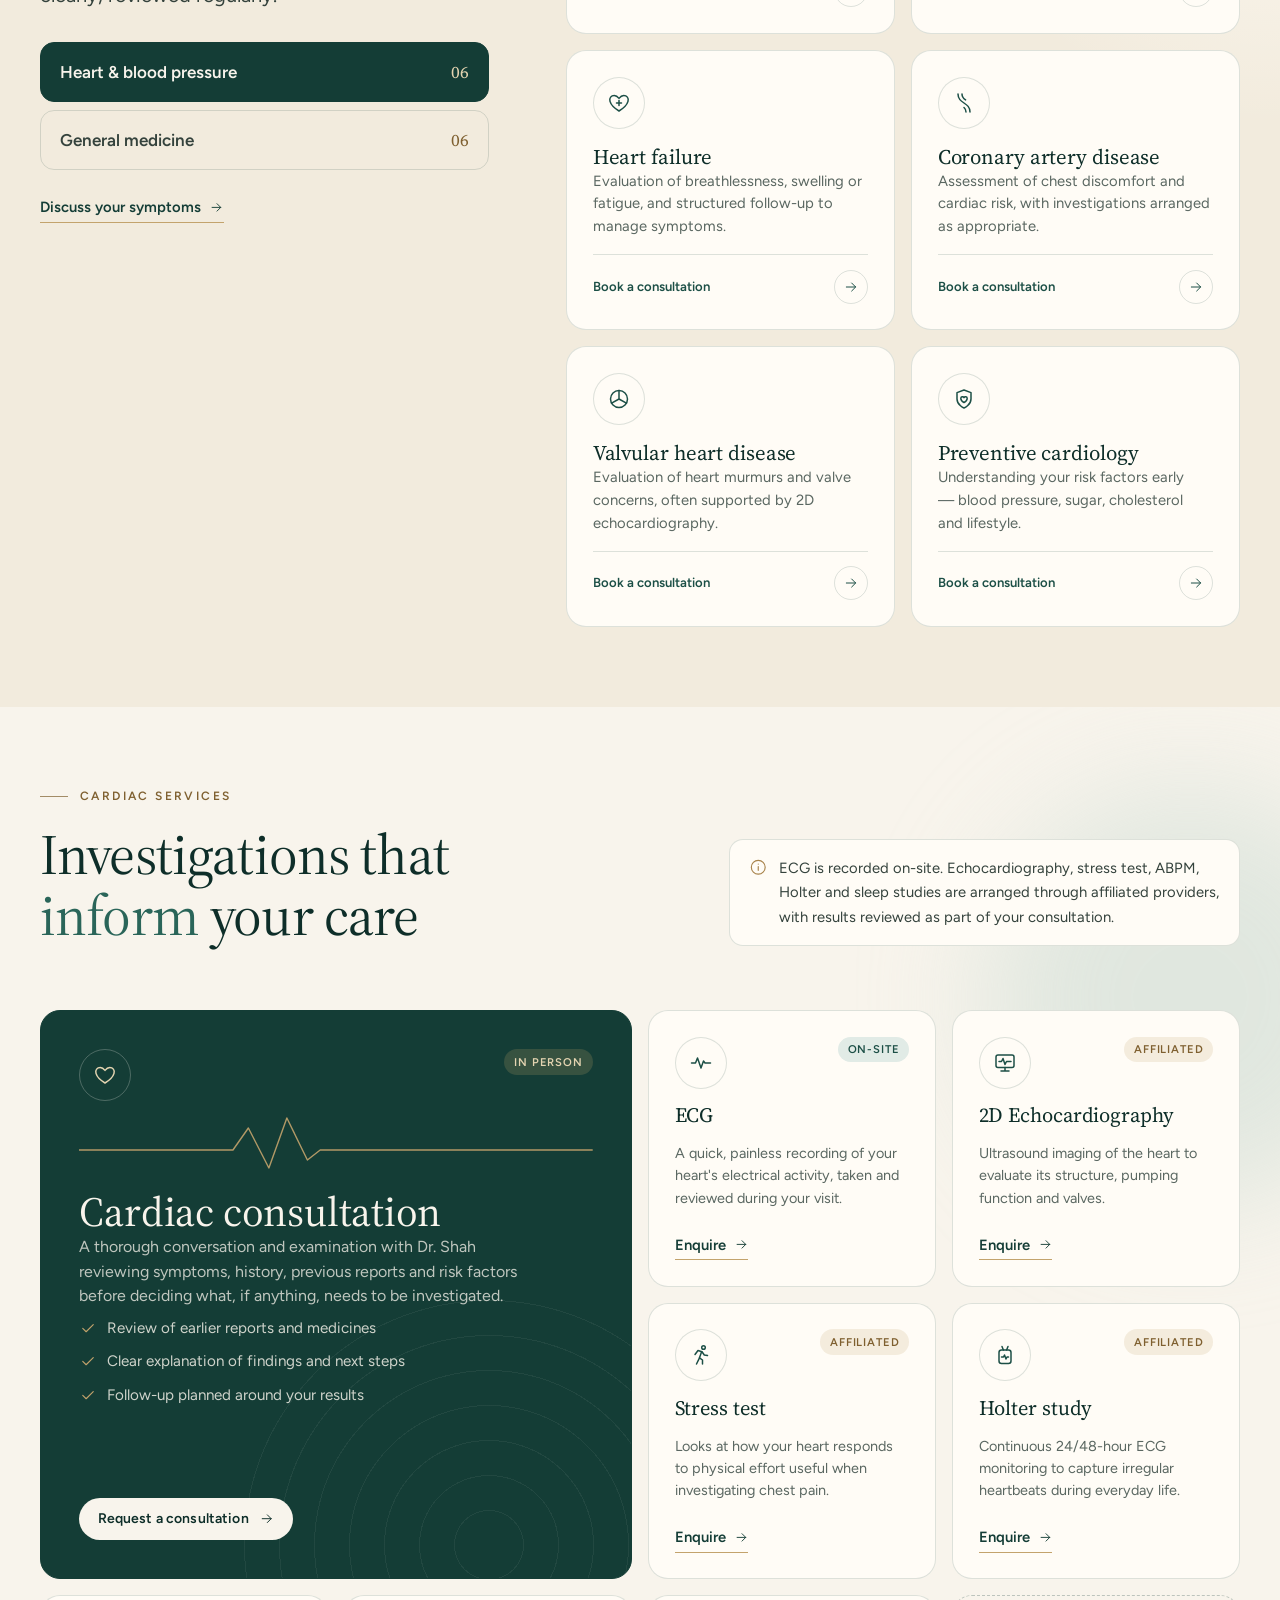
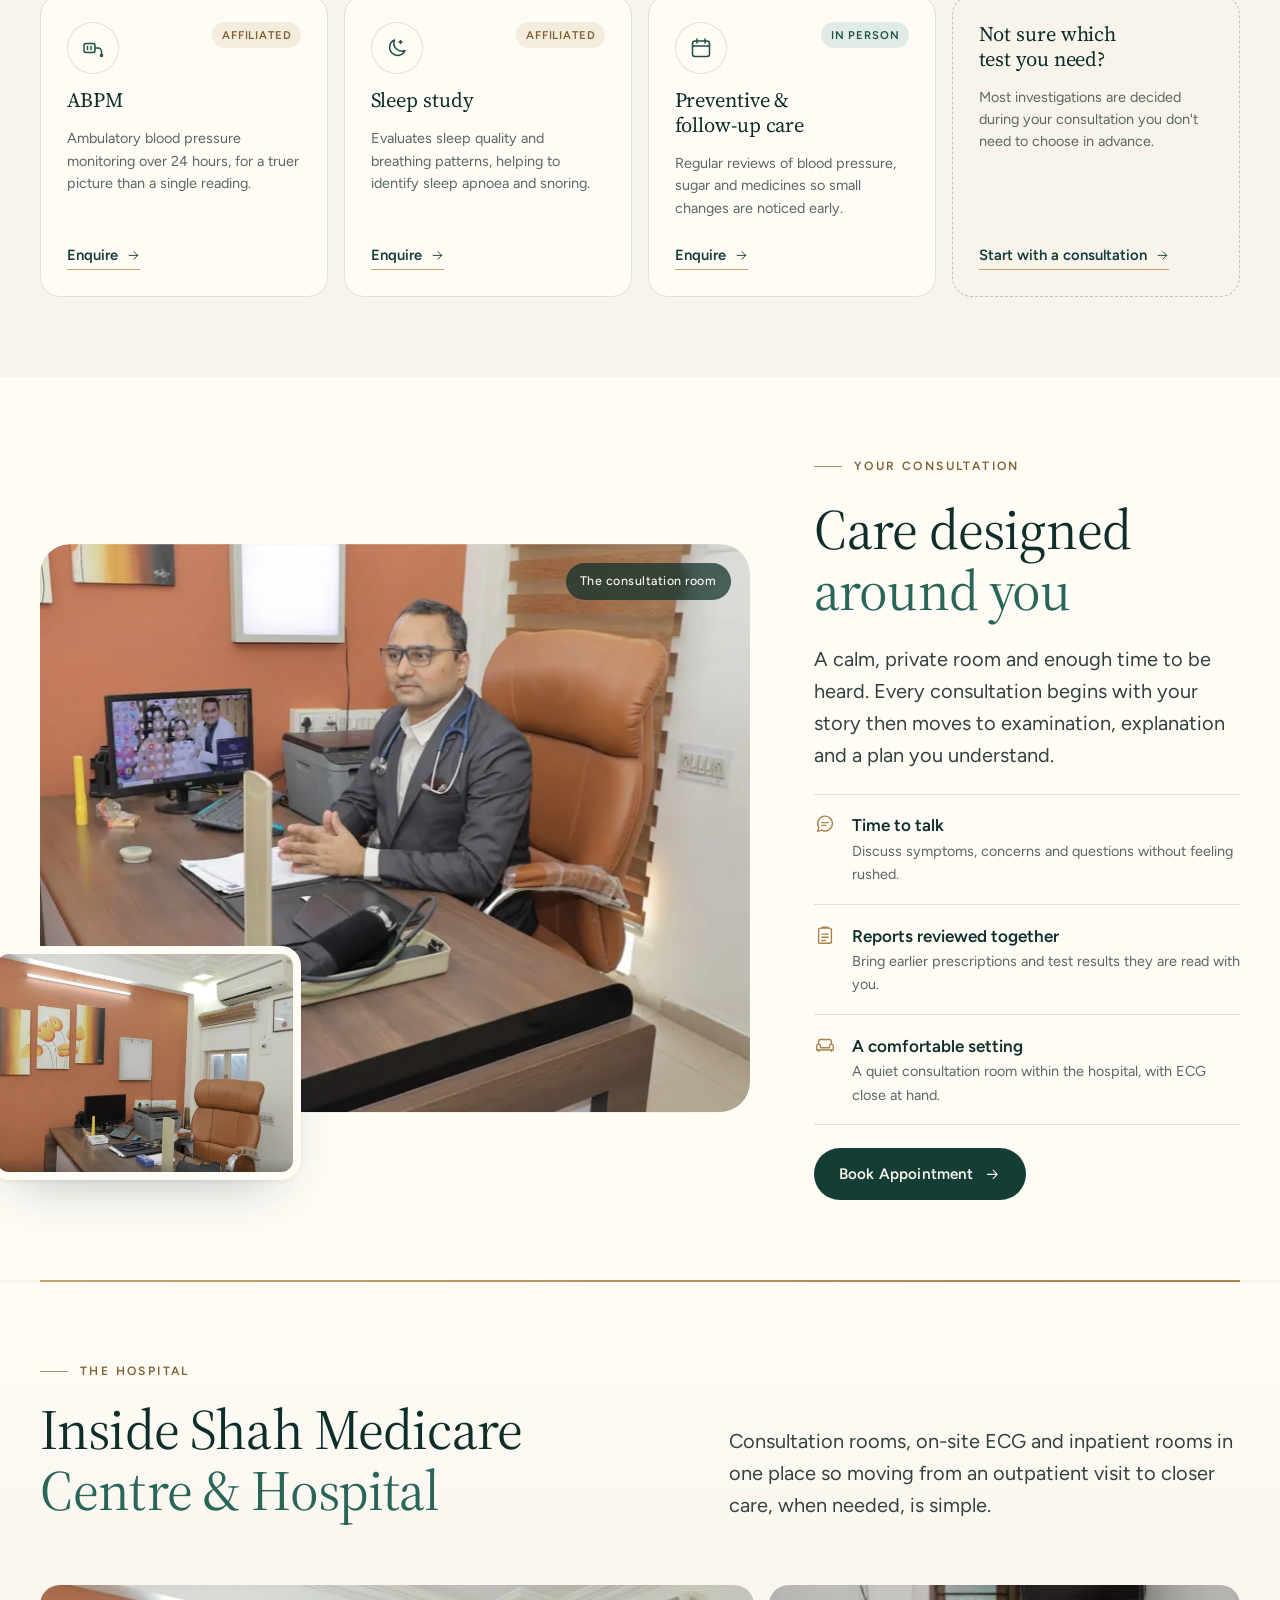
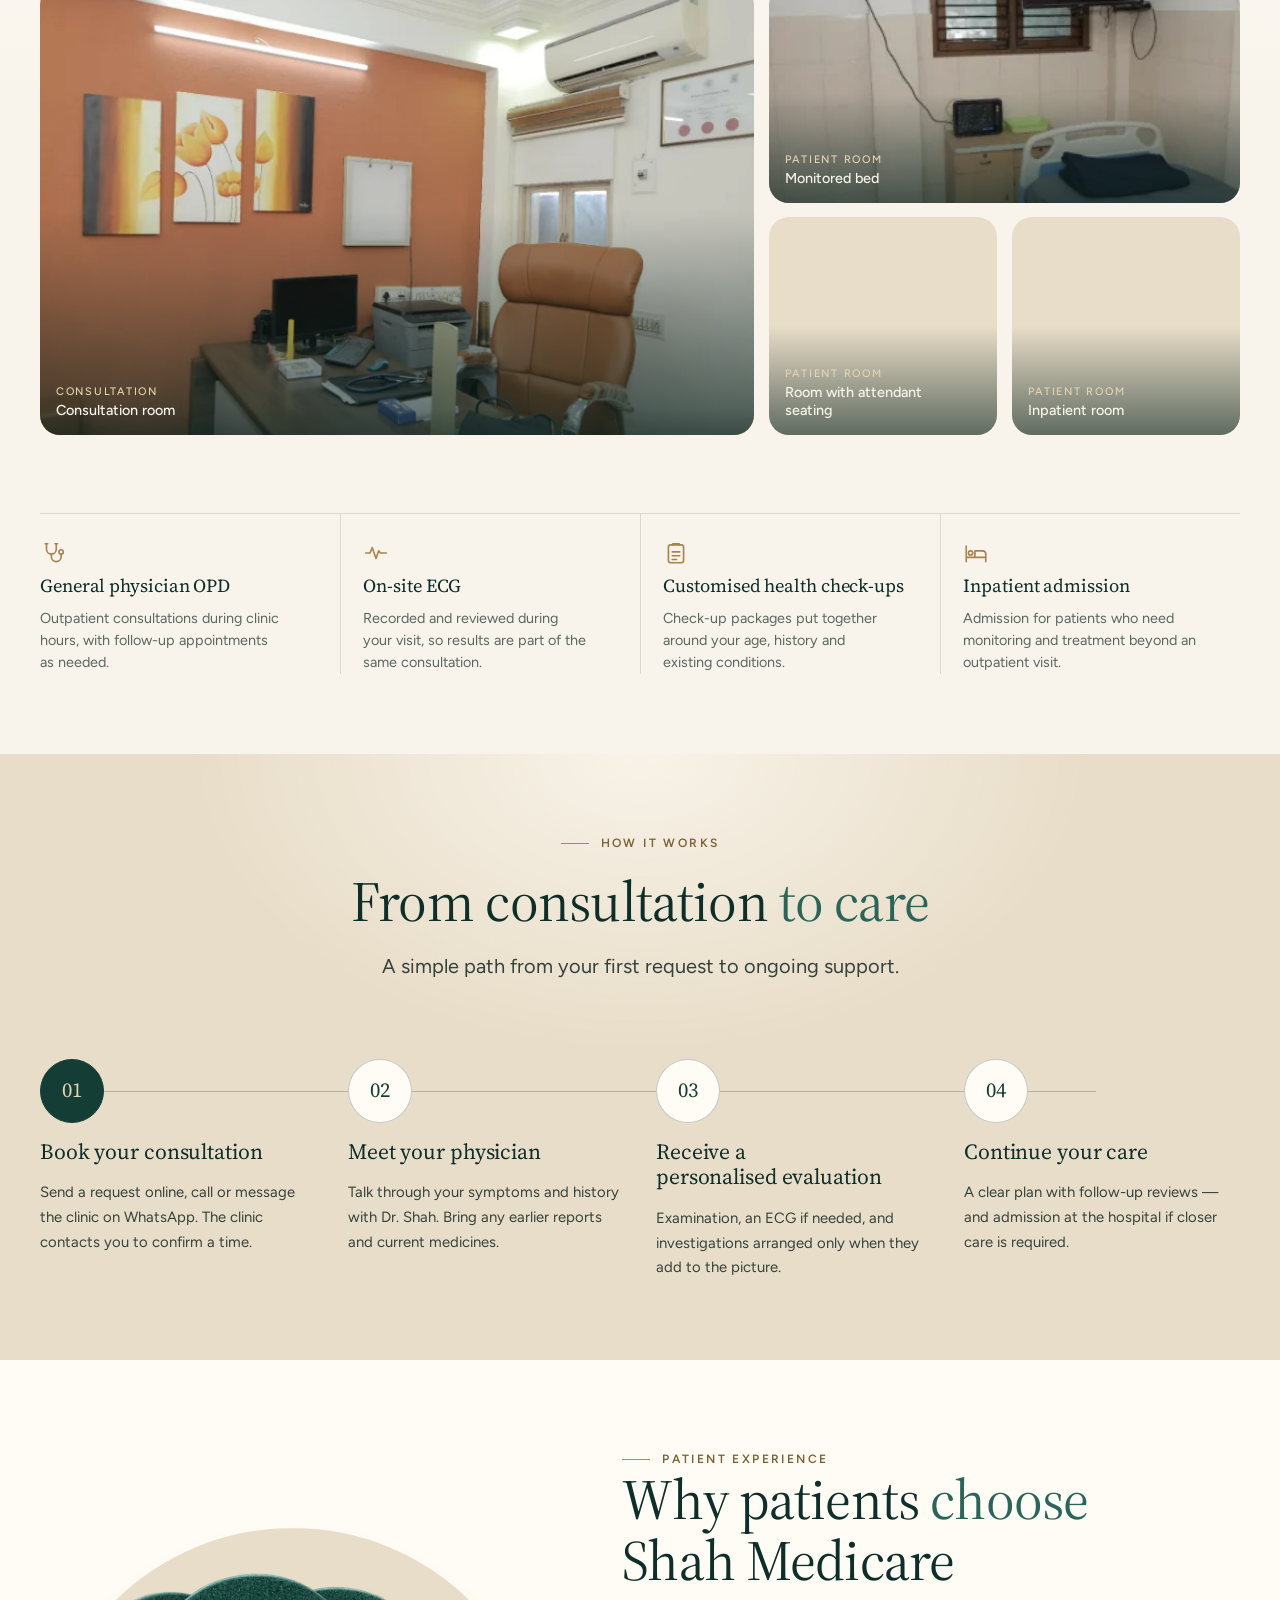
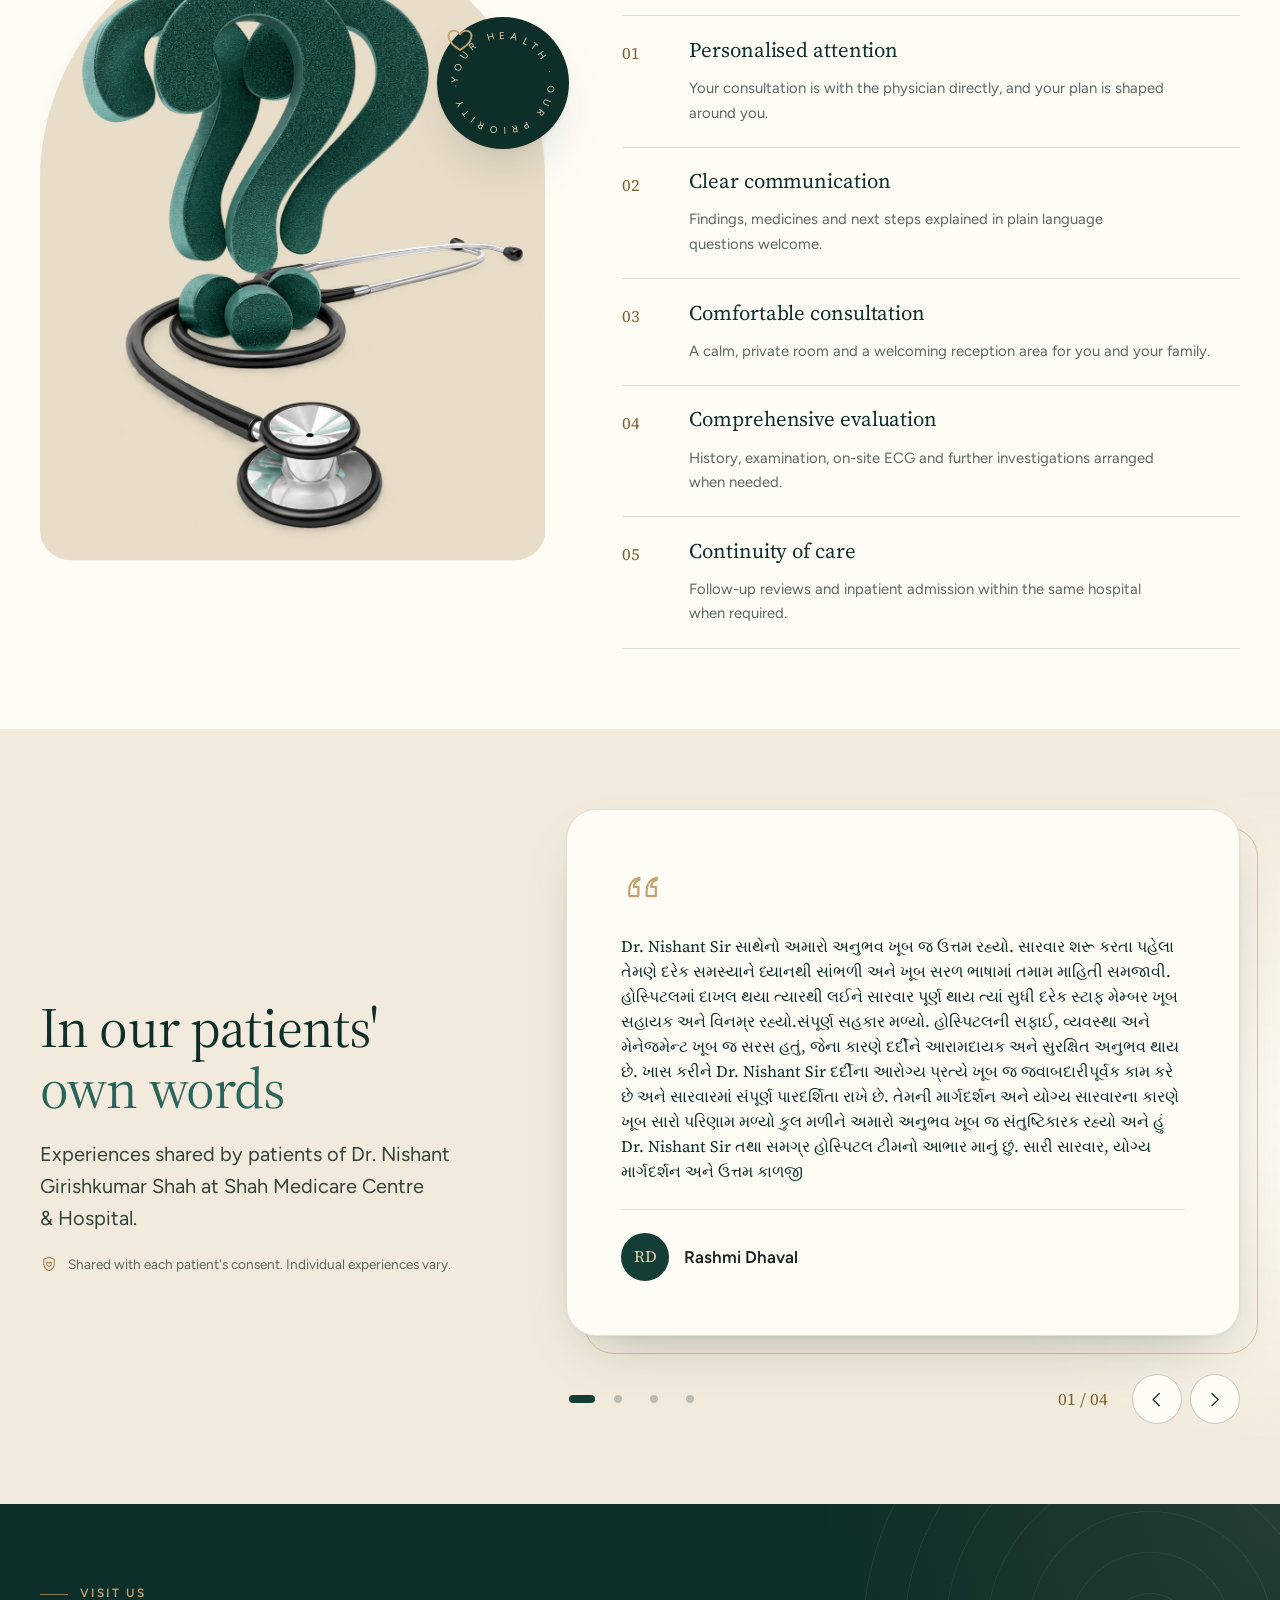
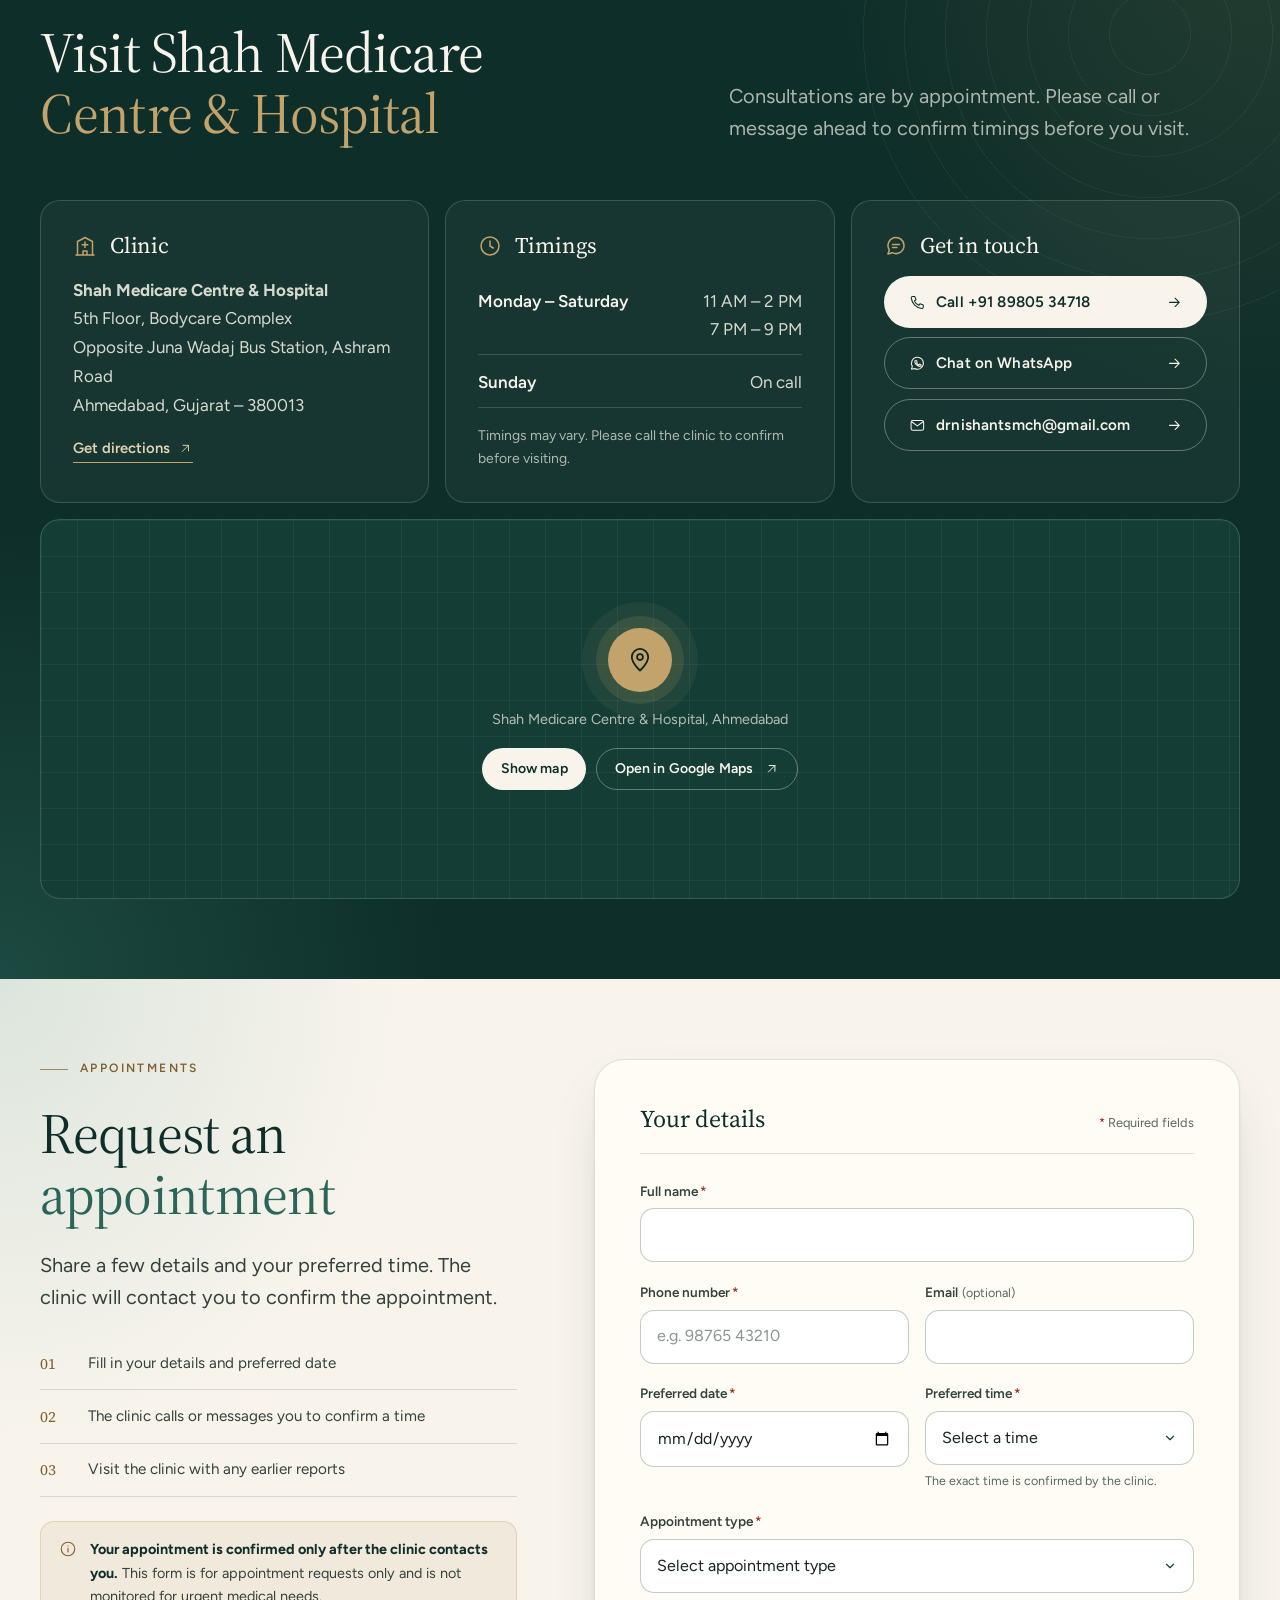
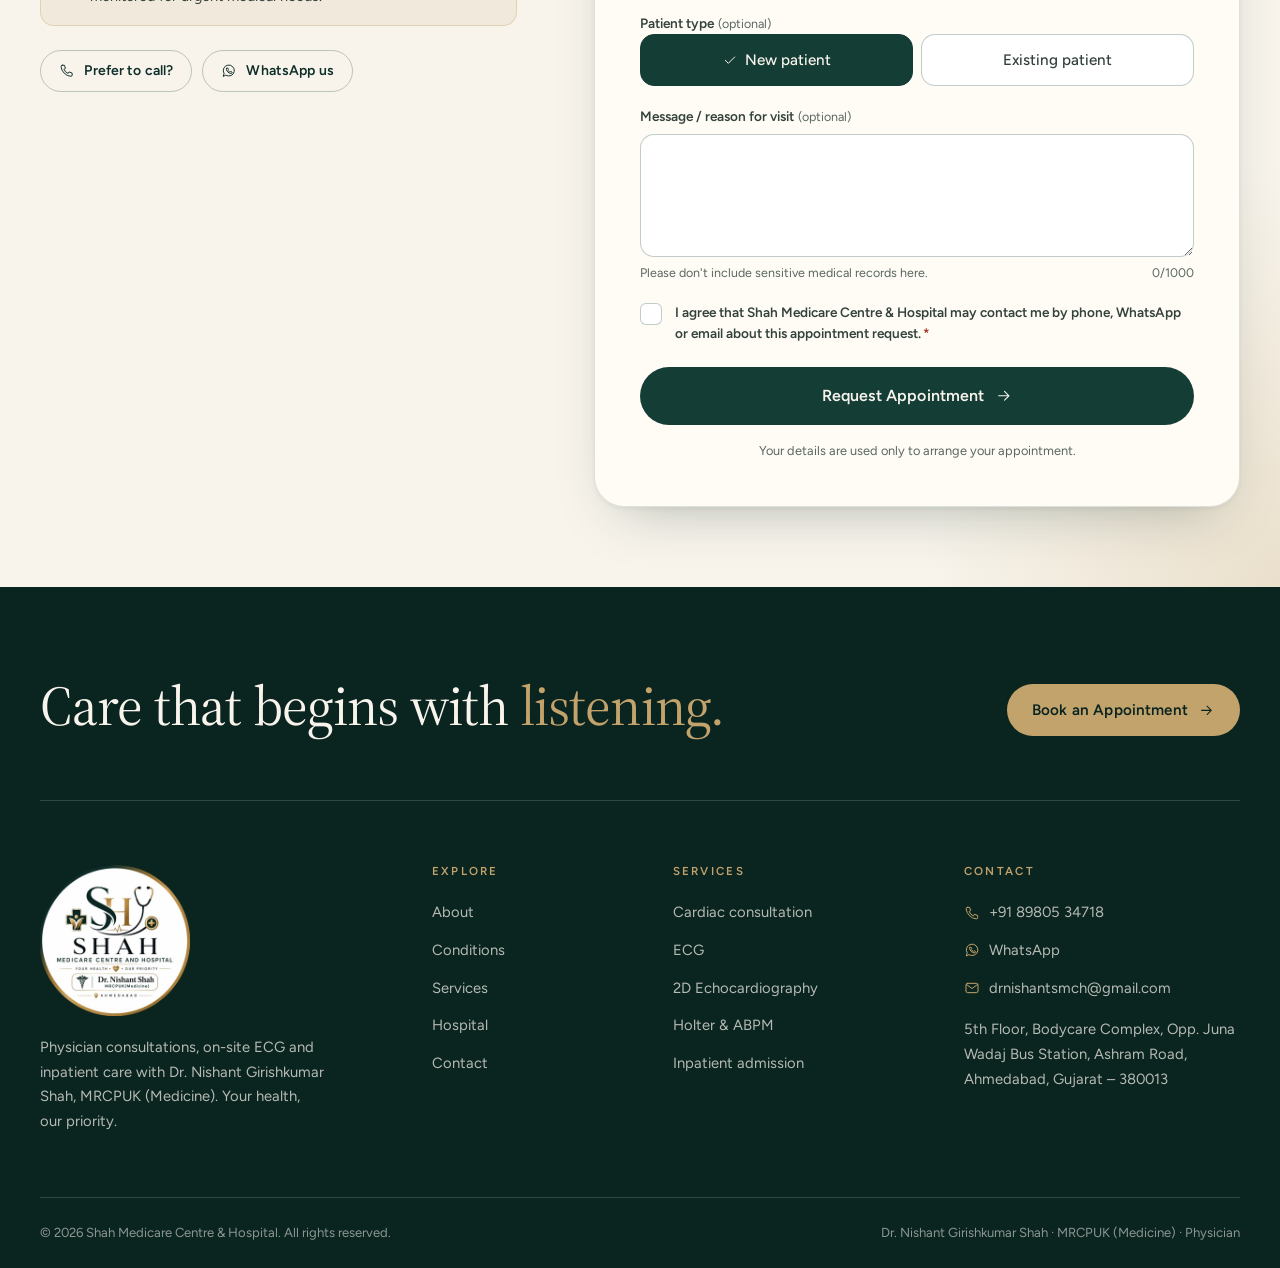
==== commit abaeeaff: "testimonal change" ====
--- a/index.html
+++ b/index.html
@@ -1237,11 +1237,14 @@
                     <use href="#i-quote" />
                   </svg>
                   <blockquote>
-                    <p><span class="ph">I had an excellent experience at SMCH, Shah Medicare Centre and Hospital. The doctors are highly knowledgeable and provide accurate diagnosis and treatment for fever, diabetes, asthma, hypertension, and other health concerns. If you are looking for a trusted fever doctor in Vadaj Ahmedabad or a physician in Usmanpura Ahmedabad, this hospital offers professional and patient-focused care. The diabetologist and pulmonologist team carefully monitors chronic conditions and provides effective treatment plans. Their cardiologist doctors are also experienced and ensure thorough health assessments. SMCH is undoubtedly one of the most reliable diabetes hospitals in Vadaj and Usmanpura Ahmedabad, with courteous staff and well-maintained facilities.</span></p>
-                  </blockquote>
+                    <p><span class="ph">Dr. Nishant Sir સાથેનો અમારો અનુભવ ખૂબ જ ઉત્તમ રહ્યો. સારવાર શરૂ કરતા પહેલા તેમણે દરેક સમસ્યાને ધ્યાનથી સાંભળી અને ખૂબ સરળ ભાષામાં તમામ માહિતી સમજાવી.
+                      હોસ્પિટલમાં દાખલ થયા ત્યારથી લઈને સારવાર પૂર્ણ થાય ત્યાં સુધી દરેક સ્ટાફ મેમ્બર ખૂબ સહાયક અને વિનમ્ર રહ્યો.સંપૂર્ણ સહકાર મળ્યો. હોસ્પિટલની સફાઈ, વ્યવસ્થા અને મેનેજમેન્ટ ખૂબ જ સરસ હતું, જેના કારણે દર્દીને આરામદાયક અને સુરક્ષિત અનુભવ થાય છે.
+                      ખાસ કરીને Dr. Nishant Sir દર્દીના આરોગ્ય પ્રત્યે ખૂબ જ જવાબદારીપૂર્વક કામ કરે છે અને સારવારમાં સંપૂર્ણ પારદર્શિતા રાખે છે. તેમની માર્ગદર્શન અને યોગ્ય સારવારના કારણે ખૂબ સારો પરિણામ મળ્યો
+                      કુલ મળીને અમારો અનુભવ ખૂબ જ સંતુષ્ટિકારક રહ્યો અને હું Dr. Nishant Sir તથા સમગ્ર હોસ્પિટલ ટીમનો આભાર માનું છું. સારી સારવાર, યોગ્ય માર્ગદર્શન અને ઉત્તમ કાળજી </p>
+                     </blockquote>
                   <figcaption>
-                    <span class="t-avatar" aria-hidden="true">CP</span>
-                    <span><strong class="ph">Chandni Panchal</strong><span class="ph"></span></span>
+                    <span class="t-avatar" aria-hidden="true">RD</span>
+                    <span><strong class="ph">Rashmi Dhaval</strong></span>
                   </figcaption>
                 </figure>
                 <figure class="t-slide" role="group" aria-roledescription="slide">
@@ -1249,21 +1252,21 @@
                     <use href="#i-quote" />
                   </svg>
                   <blockquote>
-                    <p><span class="ph">SMCH, Shah Medicare Centre and Hospital provides exceptional healthcare services with a team of experienced physicians and specialists. I visited for diabetes and blood pressure management, and the diabetologist explained everything in detail while creating a personalized treatment plan. Patients looking for a hypertension doctor in Vadaj Ahmedabad, a diabetologist in Usmanpura Ahmedabad, or an asthma doctor in Vadaj Ahmedabad can confidently choose this hospital. The medical staff is attentive, appointments are managed efficiently, and the overall patient experience is very comfortable. Their commitment to quality healthcare makes them a preferred choice in the area.</span>
-                    </p>
+                    <p><span class="ph">Recently my father took day care treatment at his hospital,very reasonable package,Thank you.</span></p>
                   </blockquote>
                   <figcaption>
-                    <span class="t-avatar" aria-hidden="true">KR</span>
-                    <span><strong class="ph">Kuntal R. Sathwara</strong></span>
+                    <span class="t-avatar" aria-hidden="true">VP</span>
+                    <span><strong class="ph"> Vrushank Patel</strong><span class="ph"></span></span>
                   </figcaption>
                 </figure>
+                
                 <figure class="t-slide" role="group" aria-roledescription="slide">
                   <svg class="icon t-quote" aria-hidden="true">
                     <use href="#i-quote" />
                   </svg>
                   <blockquote>
                     <p><span class="ph">Dr. Nishant is an excellent doctor, and the way he handled my mother’s case is truly commendable. Three months ago, my mother’s fasting blood sugar (FBS) level was 360, and today her reports are showing 100. The improvement has been remarkable and honestly feels unbelievable to me. We are truly grateful for his guidance, treatment, and care throughout this journey.
-Fully re              commend this doctor!</span></p>
+                        Fully re commend this doctor!</span></p>
                   </blockquote>
                   <figcaption>
                     <span class="t-avatar" aria-hidden="true">AS</span>
@@ -1271,19 +1274,7 @@
                   </figcaption>
                 </figure>
 
-                <figure class="t-slide" role="group" aria-roledescription="slide">
-                  <svg class="icon t-quote" aria-hidden="true">
-                    <use href="#i-quote" />
-                  </svg>
-                  <blockquote>
-                    <p><span class="ph">Highly satisfied with the treatment and care at SMCH Hospital by Dr. Nishant Shah. One of the best fever doctors and physicians in Vadaj and Usmanpura Ahmedabad, providing accurate diagnosis and effective treatment for fever, diabetes, asthma, hypertension, and chest-related problems. The staff is supportive, the hospital environment is clean, and patients receive proper attention with expert medical guidance. Strongly recommended for anyone looking for a diabetologist, pulmonologist, cardiologist, or general physician in Ahmedabad </span></p>
-                  </blockquote>
-                  <figcaption>
-                    <span class="t-avatar" aria-hidden="true">BS</span>
-                    <span><strong class="ph">Bhavesh Shah</strong></span>
-                  </figcaption>
-                </figure>
-
+               
                 <figure class="t-slide" role="group" aria-roledescription="slide">
                   <svg class="icon t-quote" aria-hidden="true">
                     <use href="#i-quote" />
@@ -1302,7 +1293,7 @@
           </div>
           <div class="t-controls">
             <div class="t-dots" data-slider-dots></div>
-            <span class="t-count" data-slider-count aria-hidden="true">01 / 05</span>
+            <span class="t-count" data-slider-count aria-hidden="true">01 / 04</span>
             <div class="t-arrows">
               <button class="round-btn" type="button" data-slider-prev aria-label="Previous testimonial"><svg
                   class="icon" aria-hidden="true">
--- a/css/style.css
+++ b/css/style.css
@@ -1554,6 +1554,10 @@
 }
 
 @media (max-width: 767px) {
+  .why__grid ,.consult__grid ,.about__grid{
+      flex-direction: column-reverse;
+    display: flex;
+  }
   :root { --header-h: 104px; --utility-h: 34px; --logo-h: 88px; }
   .site-header.is-scrolled { --header-h: 80px; --logo-h: 66px; }
   html { scroll-padding-top: 88px; }
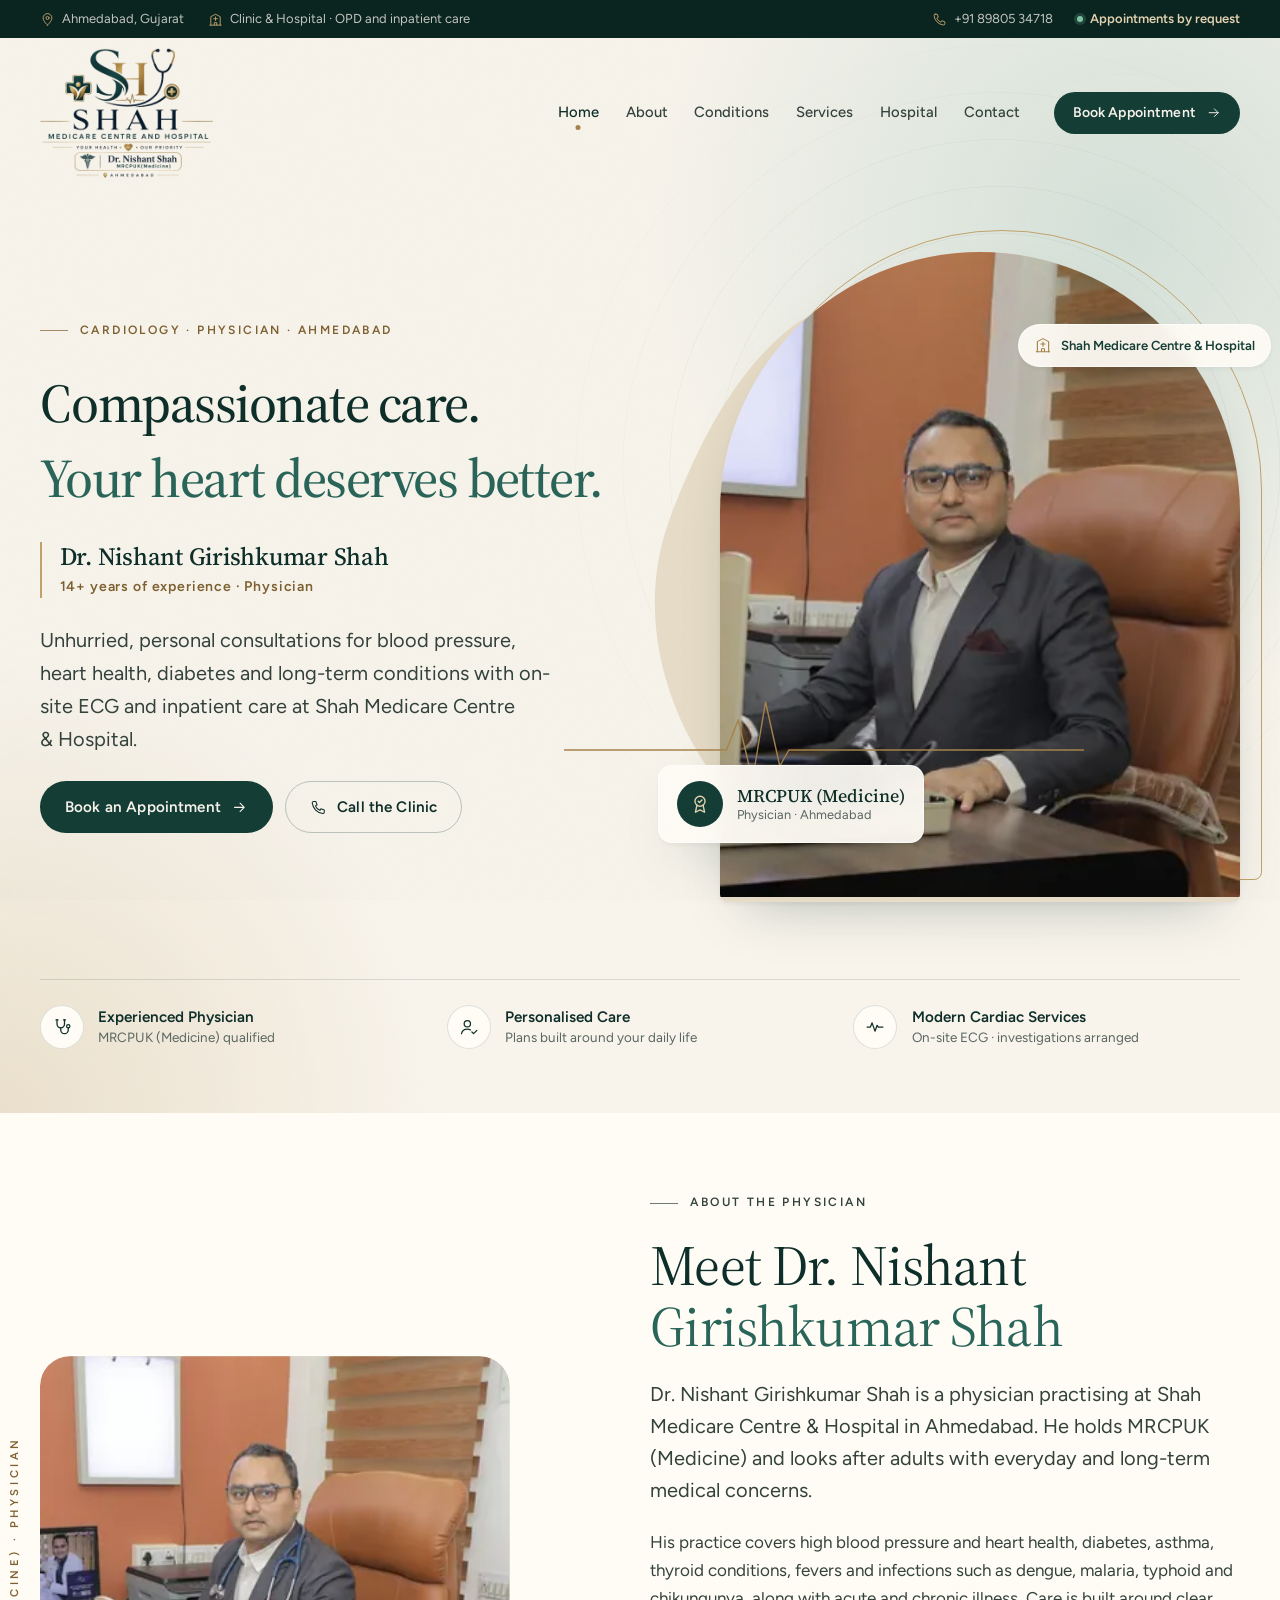
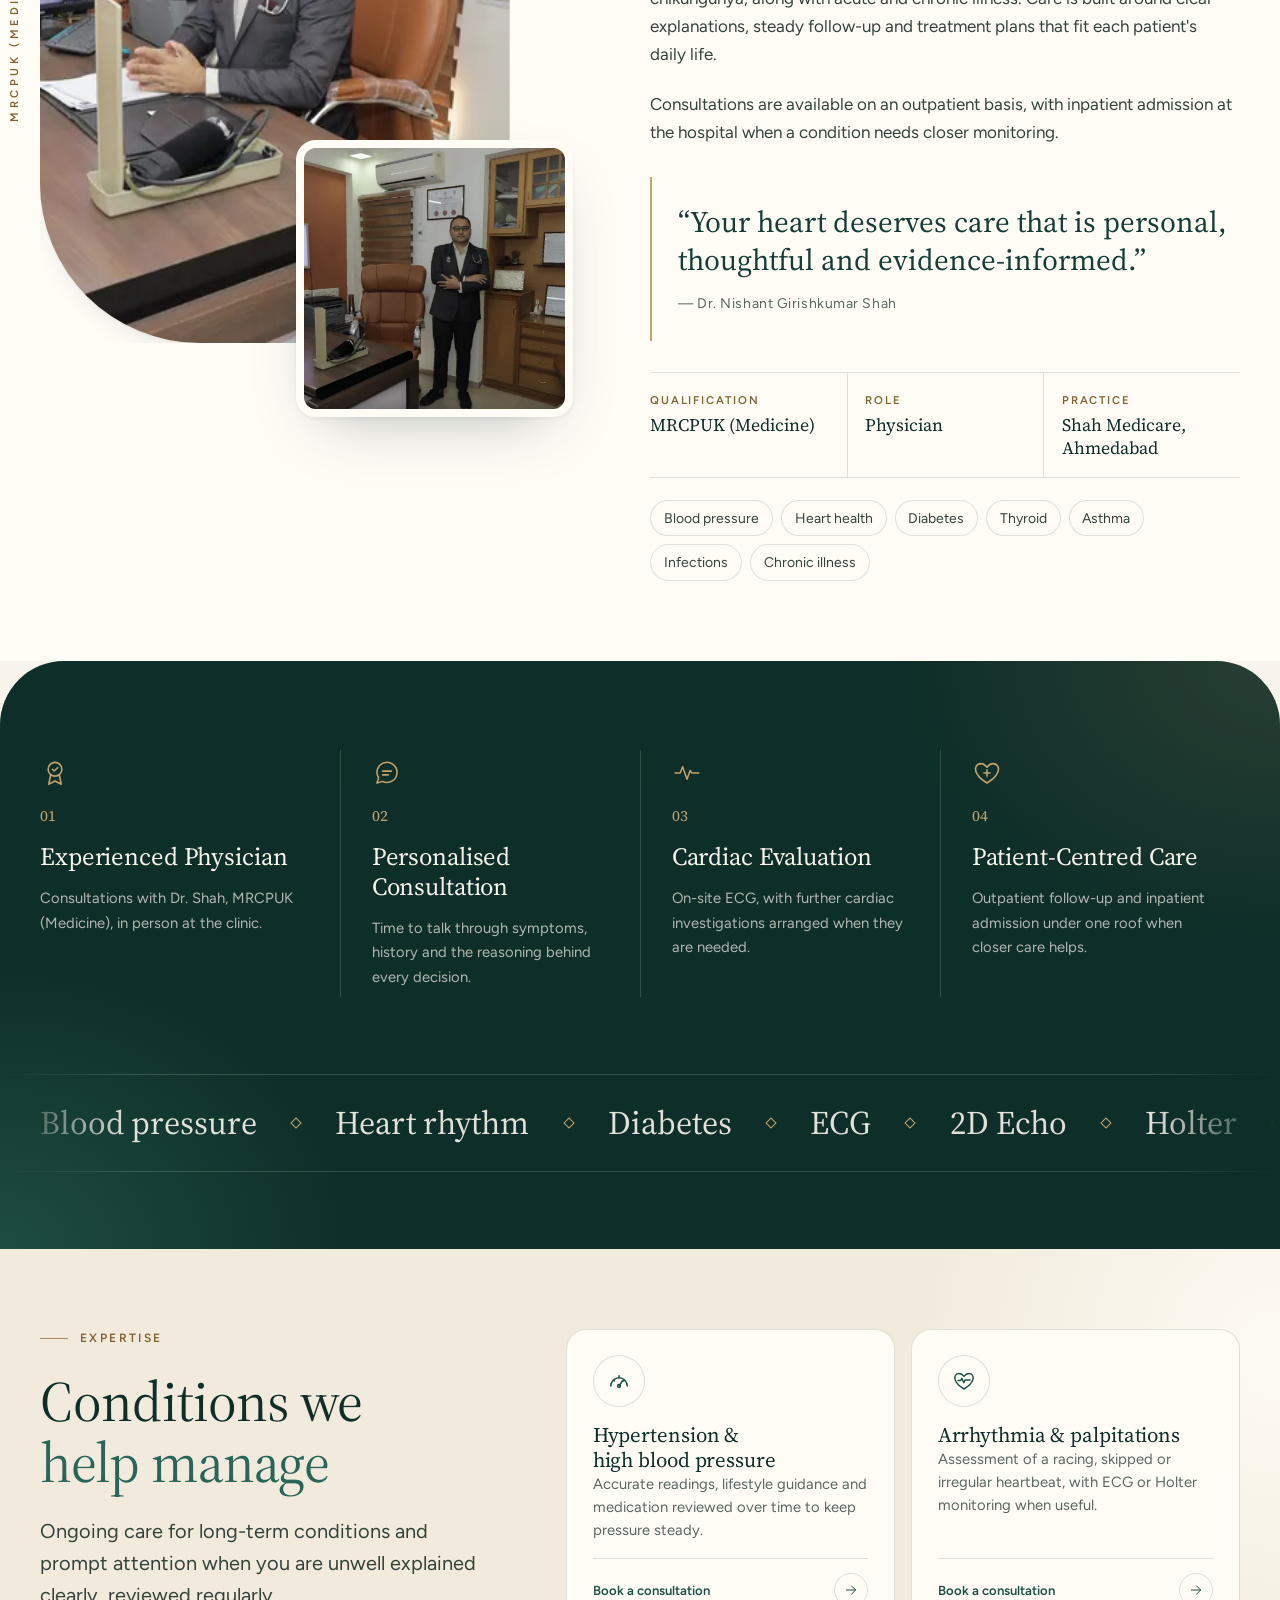
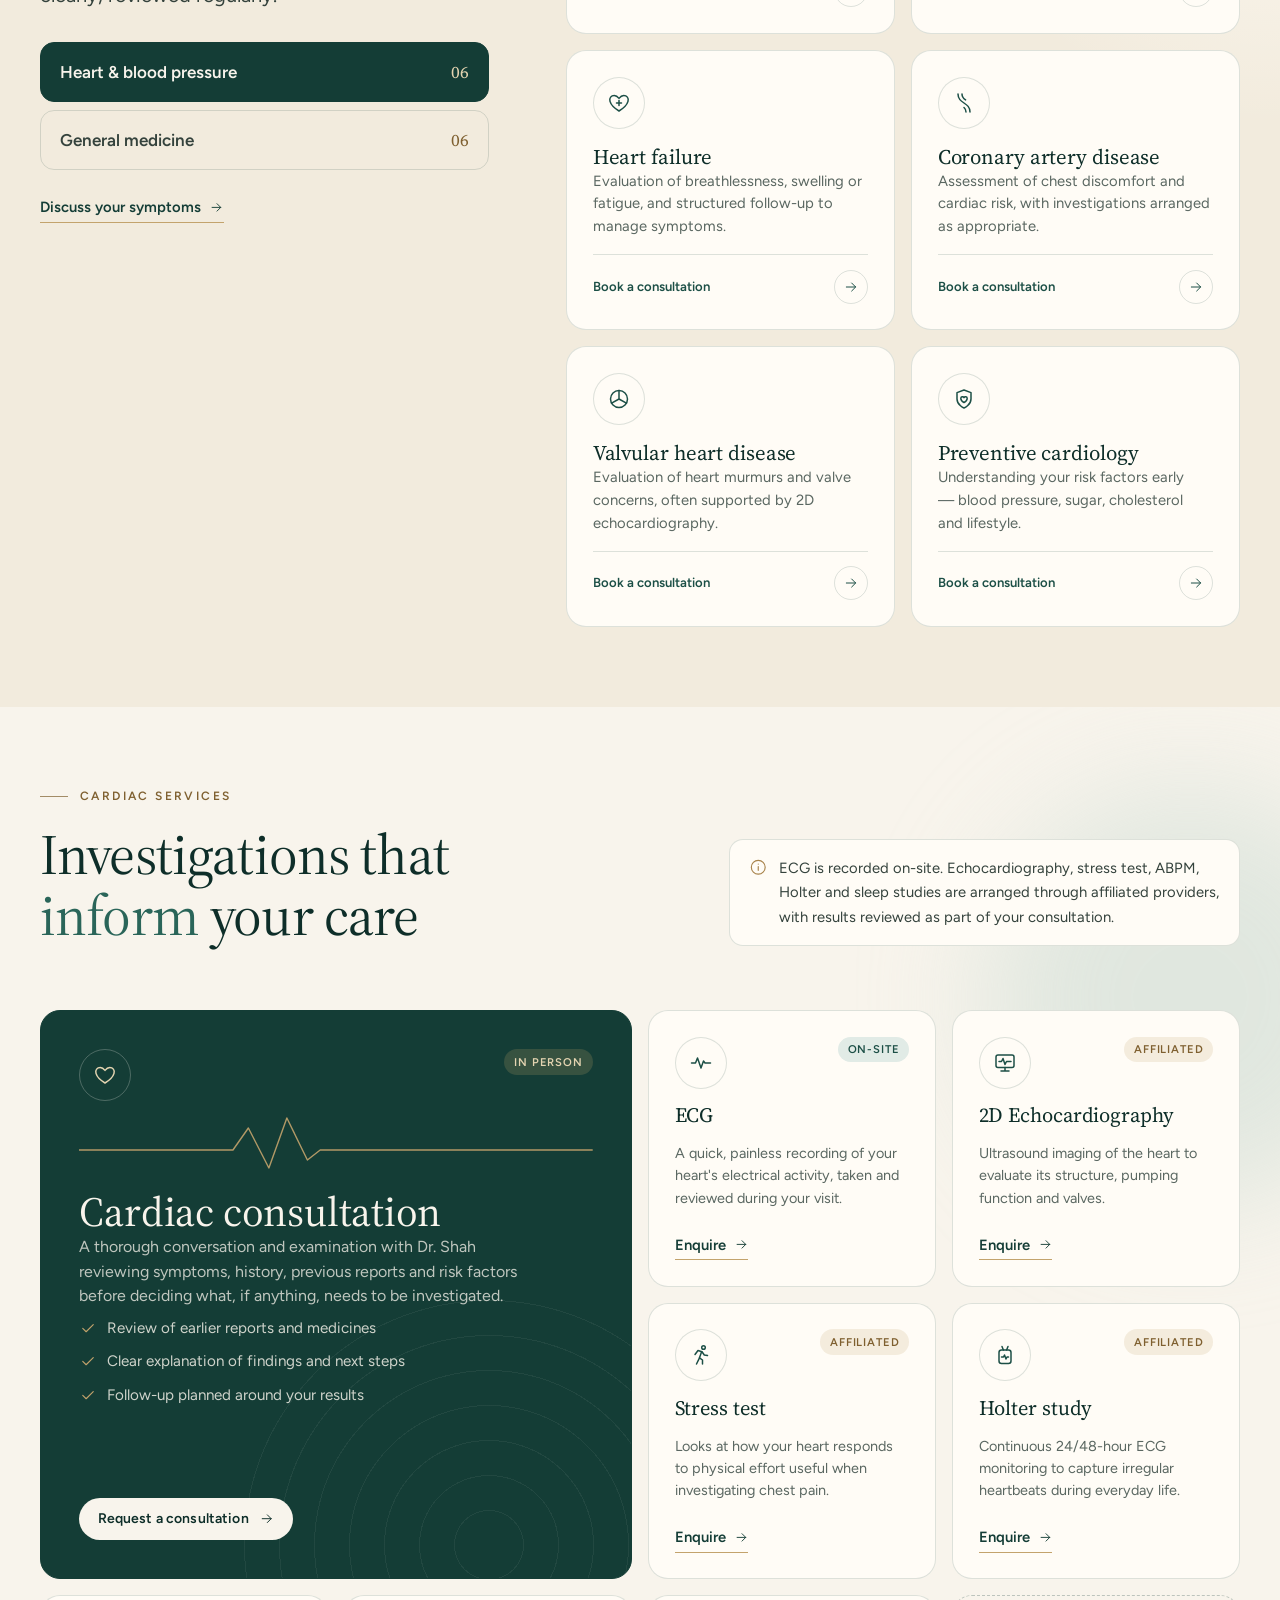
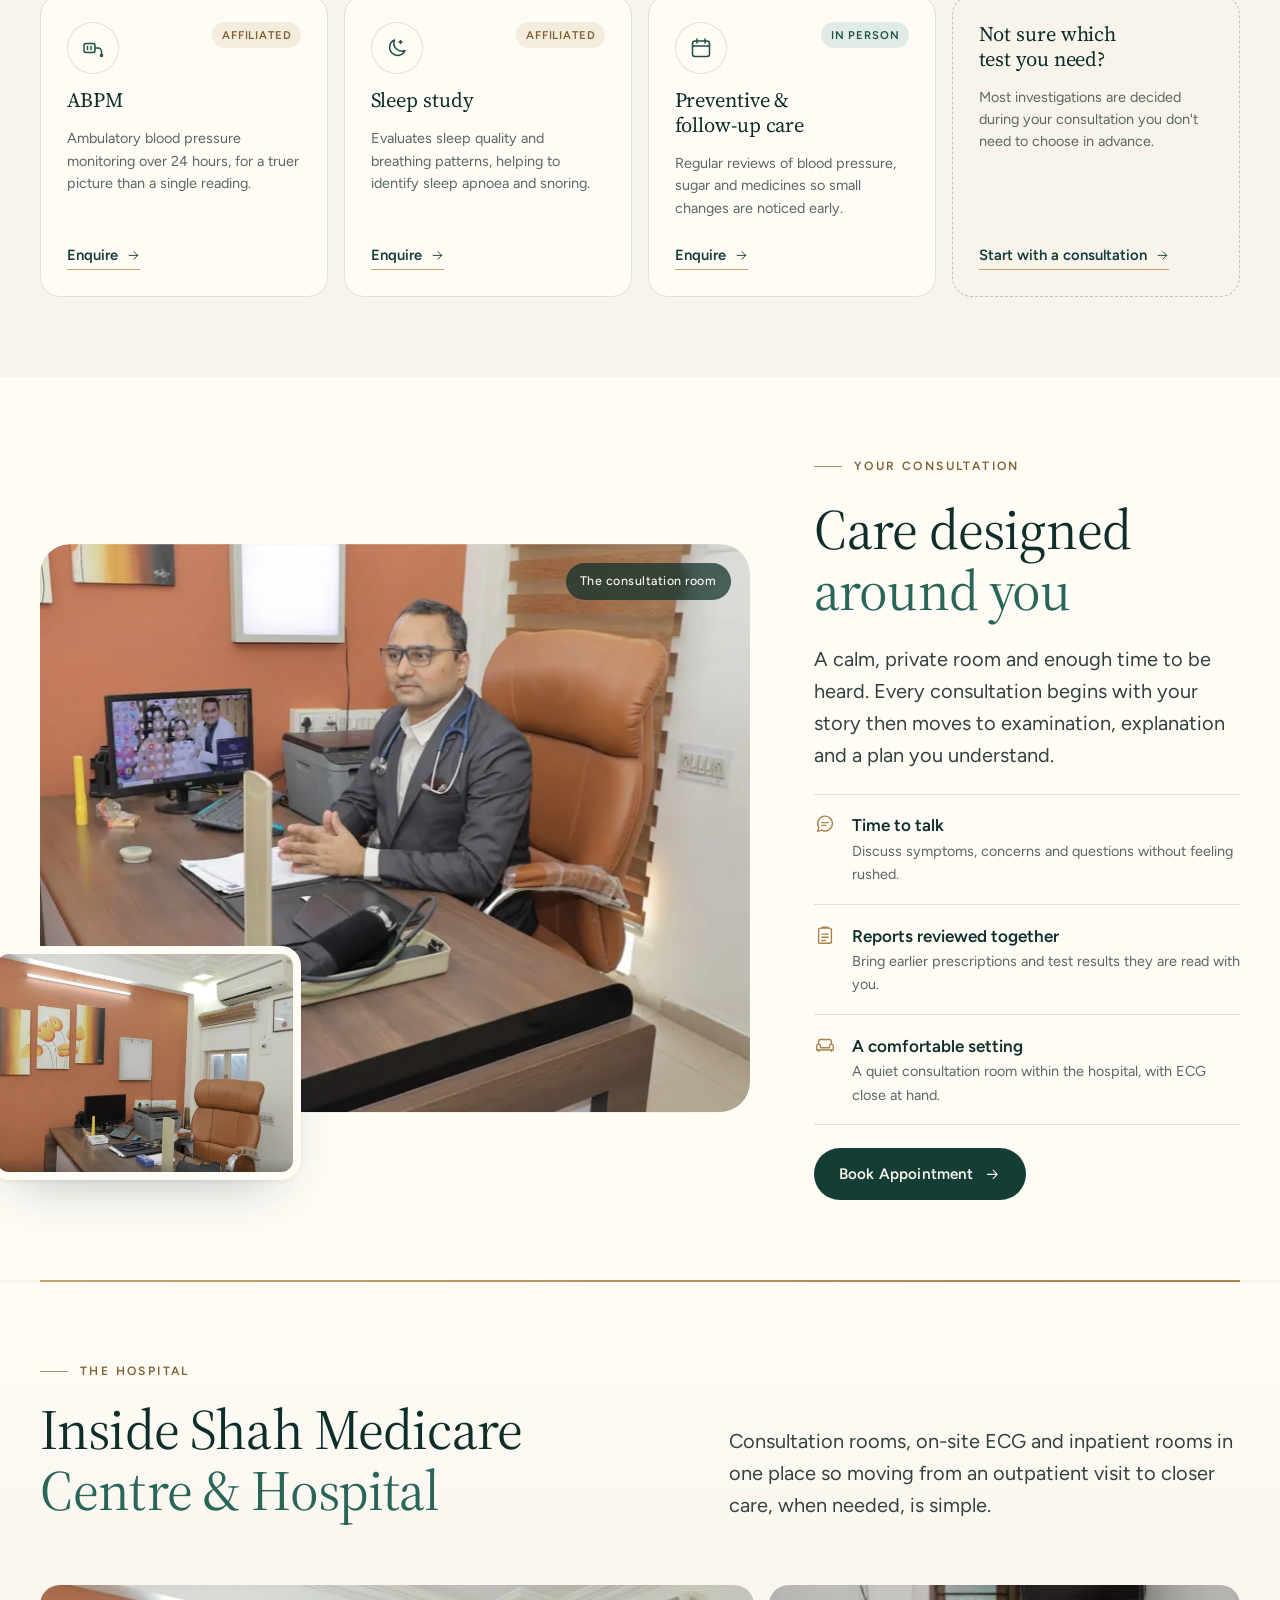
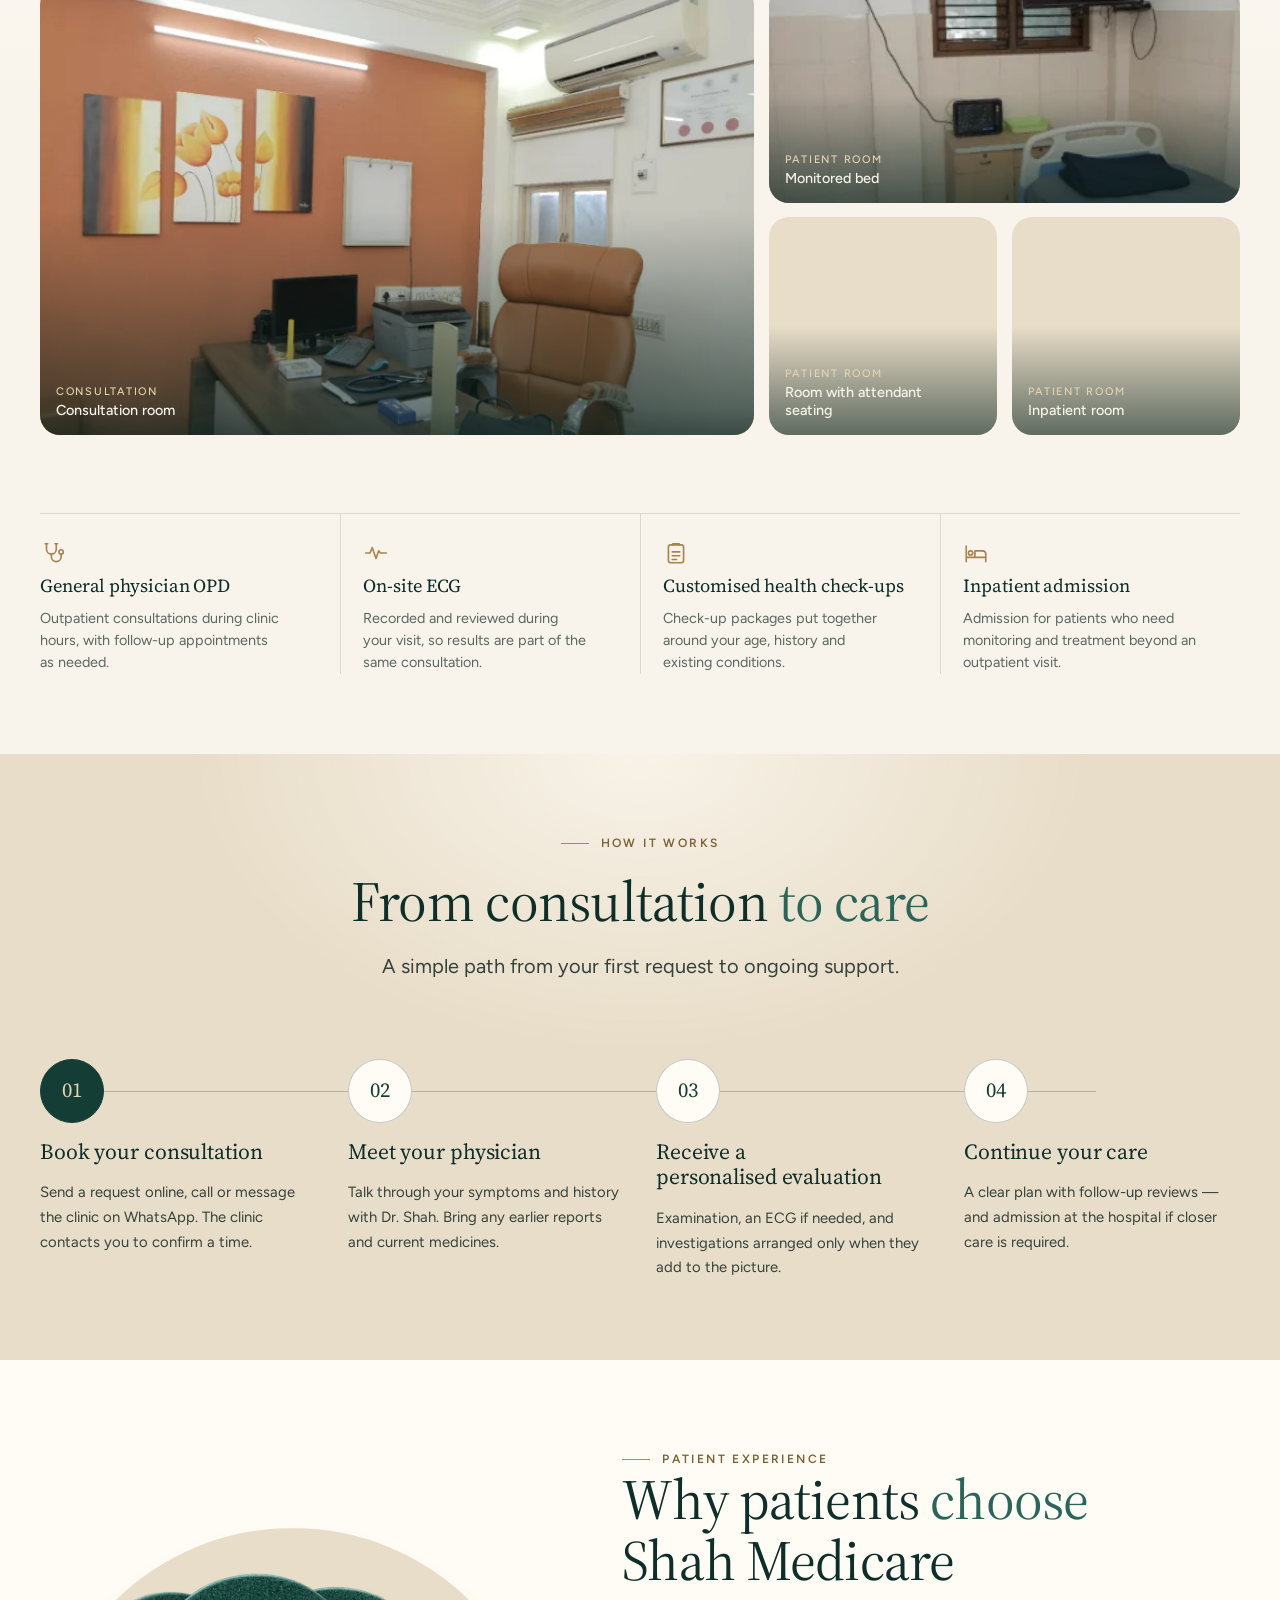
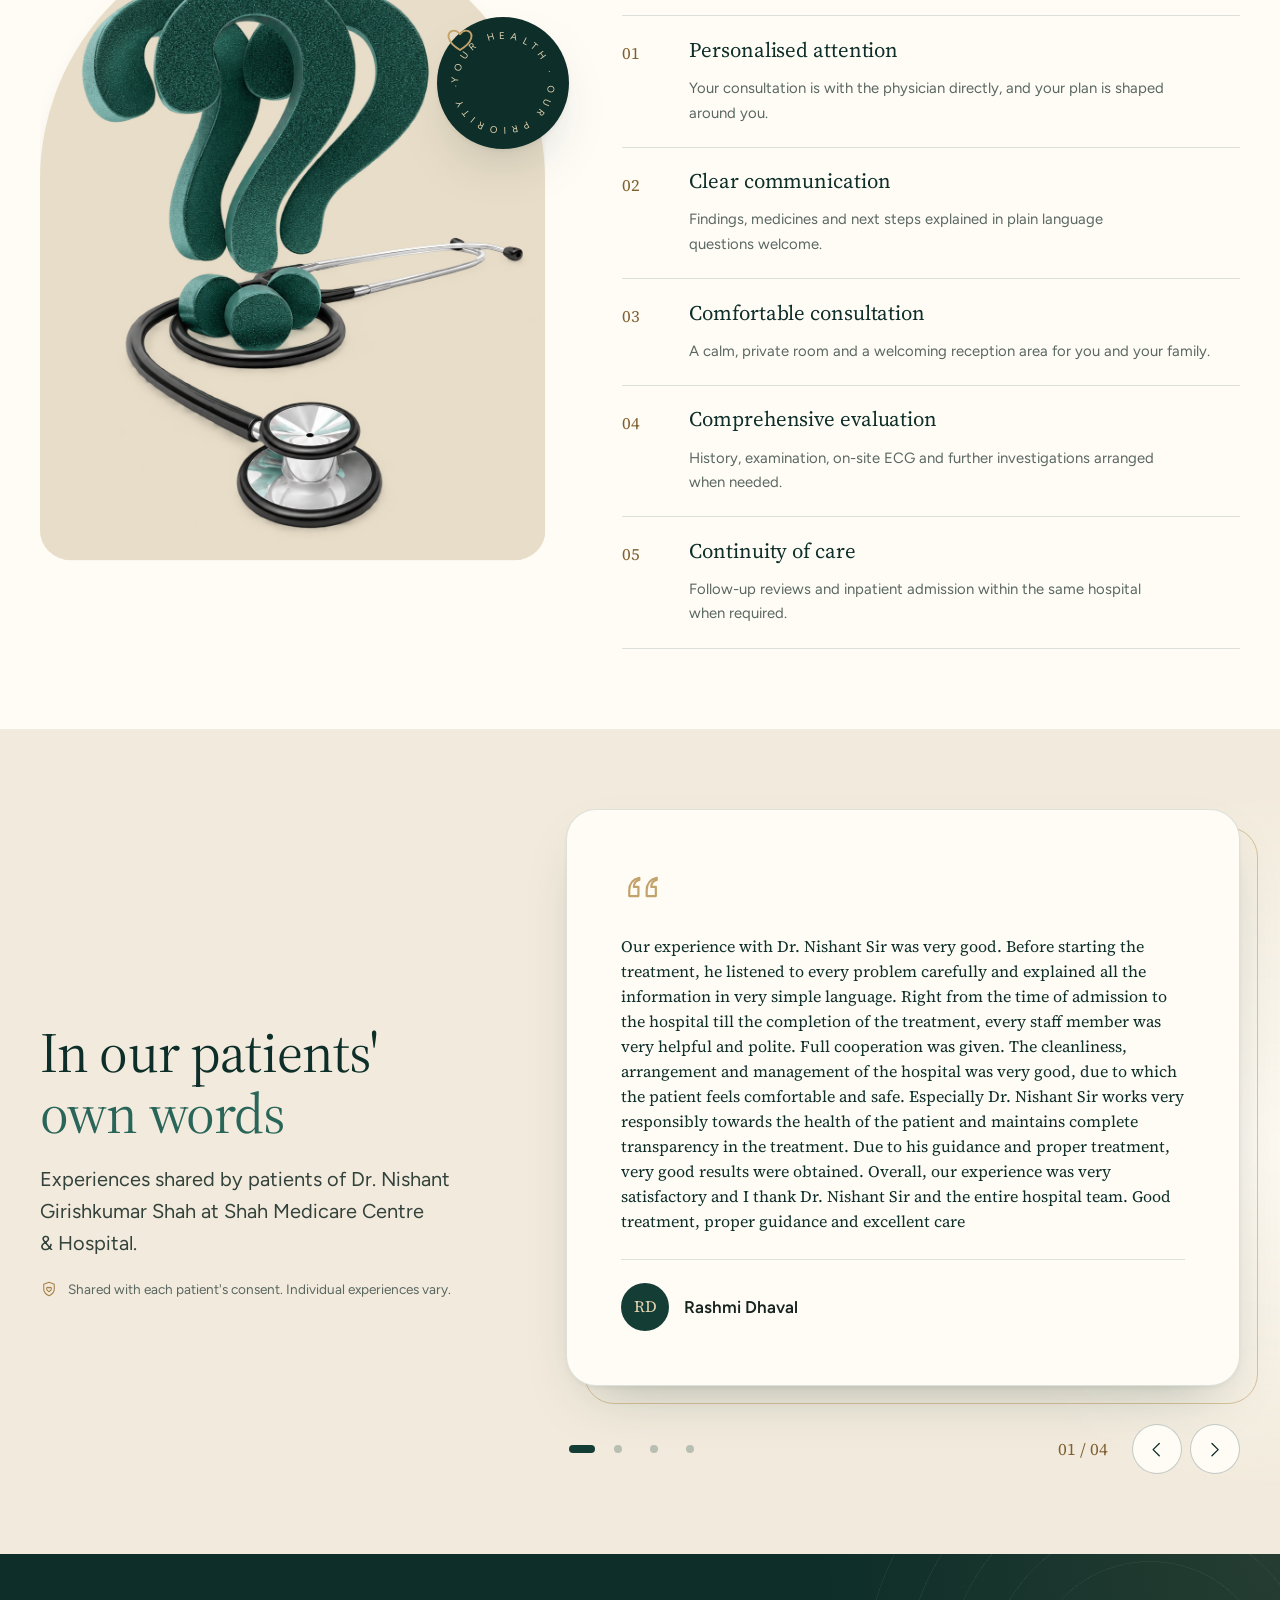
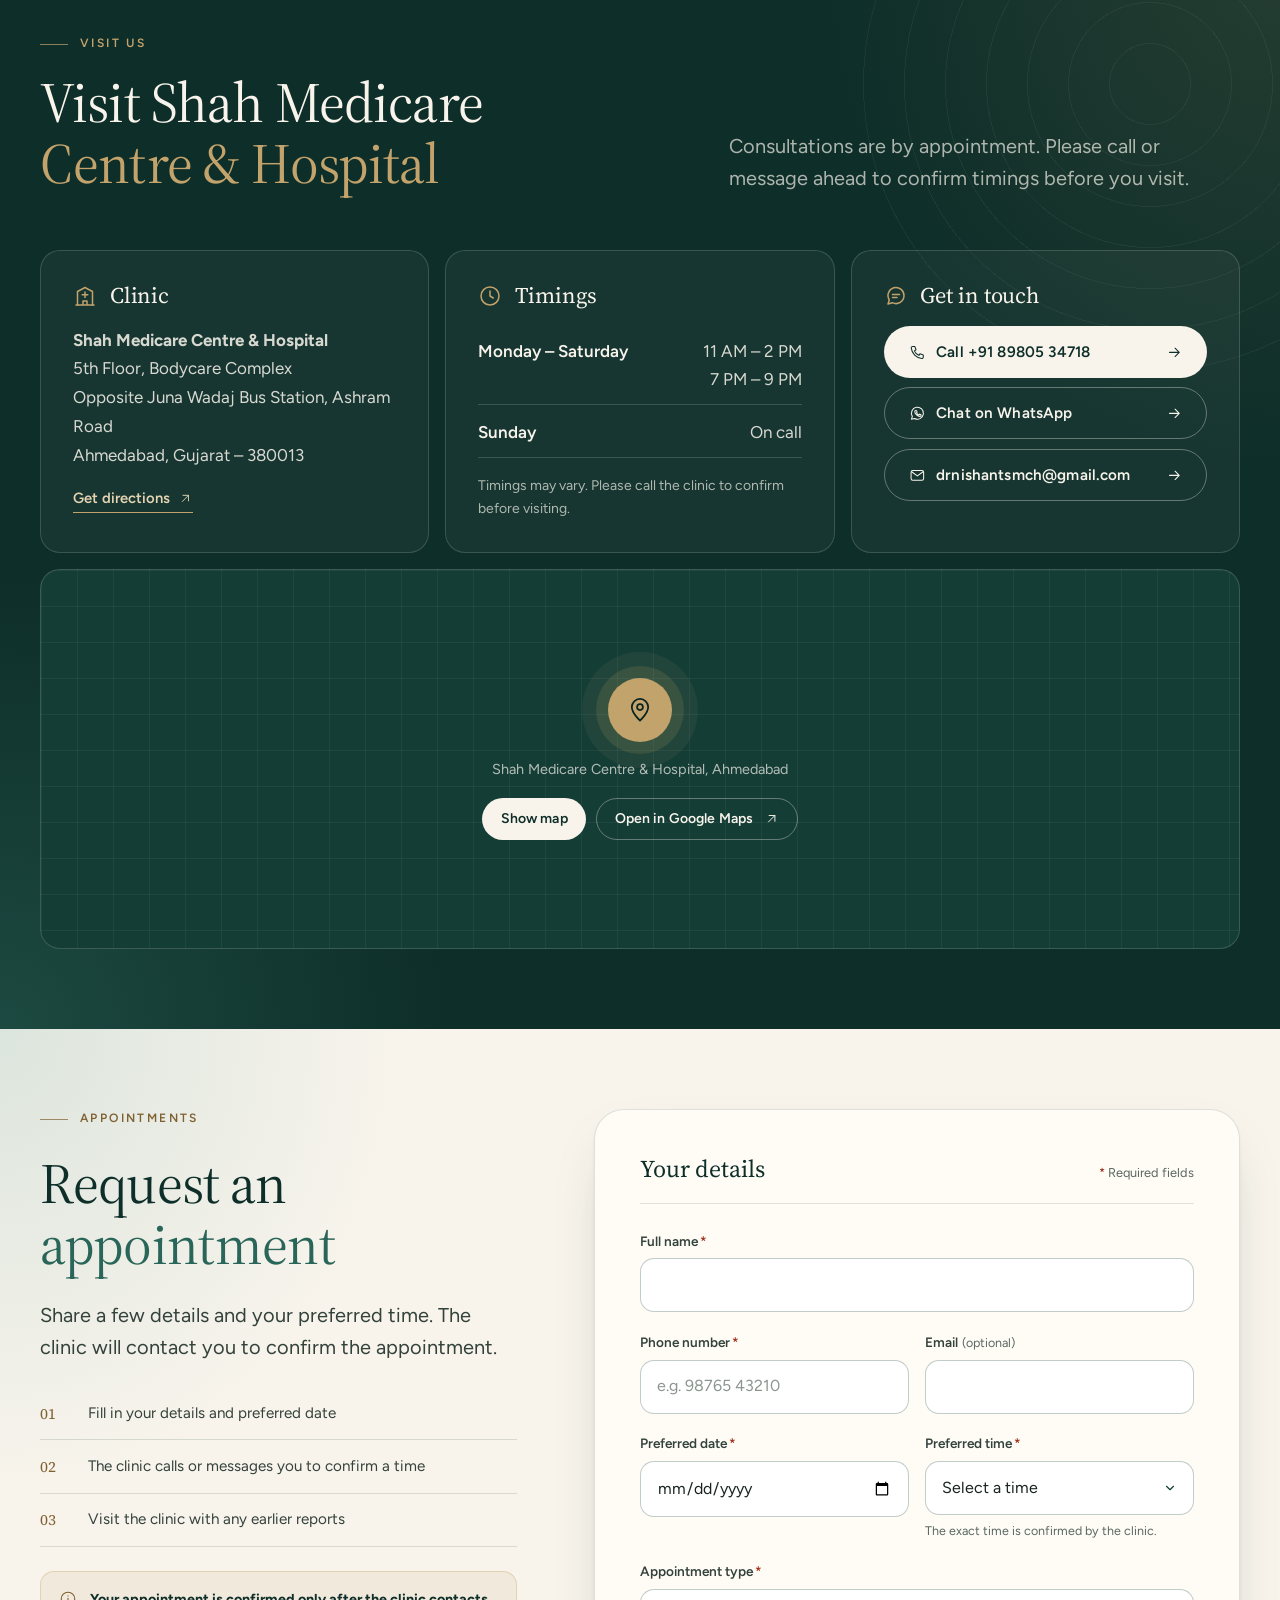
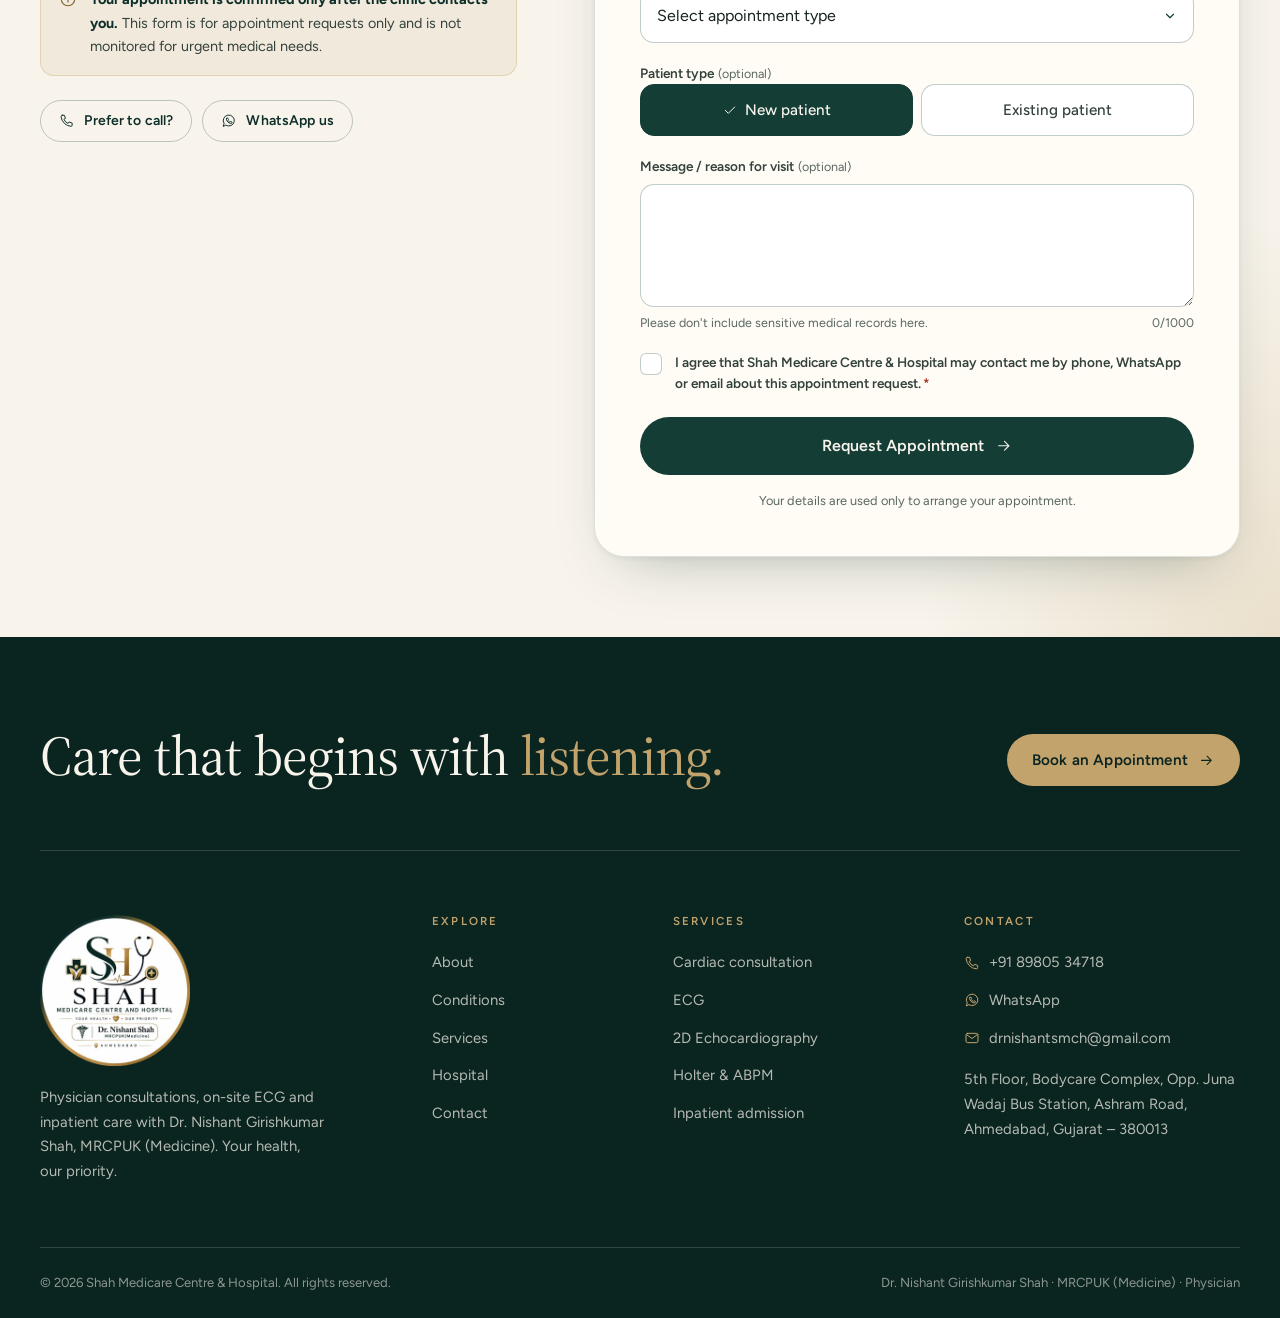
==== commit 3ed551d8: "testimonal change" ====
--- a/index.html
+++ b/index.html
@@ -1237,10 +1237,10 @@
                     <use href="#i-quote" />
                   </svg>
                   <blockquote>
-                    <p><span class="ph">Dr. Nishant Sir સાથેનો અમારો અનુભવ ખૂબ જ ઉત્તમ રહ્યો. સારવાર શરૂ કરતા પહેલા તેમણે દરેક સમસ્યાને ધ્યાનથી સાંભળી અને ખૂબ સરળ ભાષામાં તમામ માહિતી સમજાવી.
-                      હોસ્પિટલમાં દાખલ થયા ત્યારથી લઈને સારવાર પૂર્ણ થાય ત્યાં સુધી દરેક સ્ટાફ મેમ્બર ખૂબ સહાયક અને વિનમ્ર રહ્યો.સંપૂર્ણ સહકાર મળ્યો. હોસ્પિટલની સફાઈ, વ્યવસ્થા અને મેનેજમેન્ટ ખૂબ જ સરસ હતું, જેના કારણે દર્દીને આરામદાયક અને સુરક્ષિત અનુભવ થાય છે.
-                      ખાસ કરીને Dr. Nishant Sir દર્દીના આરોગ્ય પ્રત્યે ખૂબ જ જવાબદારીપૂર્વક કામ કરે છે અને સારવારમાં સંપૂર્ણ પારદર્શિતા રાખે છે. તેમની માર્ગદર્શન અને યોગ્ય સારવારના કારણે ખૂબ સારો પરિણામ મળ્યો
-                      કુલ મળીને અમારો અનુભવ ખૂબ જ સંતુષ્ટિકારક રહ્યો અને હું Dr. Nishant Sir તથા સમગ્ર હોસ્પિટલ ટીમનો આભાર માનું છું. સારી સારવાર, યોગ્ય માર્ગદર્શન અને ઉત્તમ કાળજી </p>
+                    <p><span class="ph">Our experience with Dr. Nishant Sir was very good. Before starting the treatment, he listened to every problem carefully and explained all the information in very simple language.
+Right from the time of admission to the hospital till the completion of the treatment, every staff member was very helpful and polite. Full cooperation was given. The cleanliness, arrangement and management of the hospital was very good, due to which the patient feels comfortable and safe.
+Especially Dr. Nishant Sir works very responsibly towards the health of the patient and maintains complete transparency in the treatment. Due to his guidance and proper treatment, very good results were obtained.
+Overall, our experience was very satisfactory and I thank Dr. Nishant Sir and the entire hospital team. Good treatment, proper guidance and excellent care</p>
                      </blockquote>
                   <figcaption>
                     <span class="t-avatar" aria-hidden="true">RD</span>
